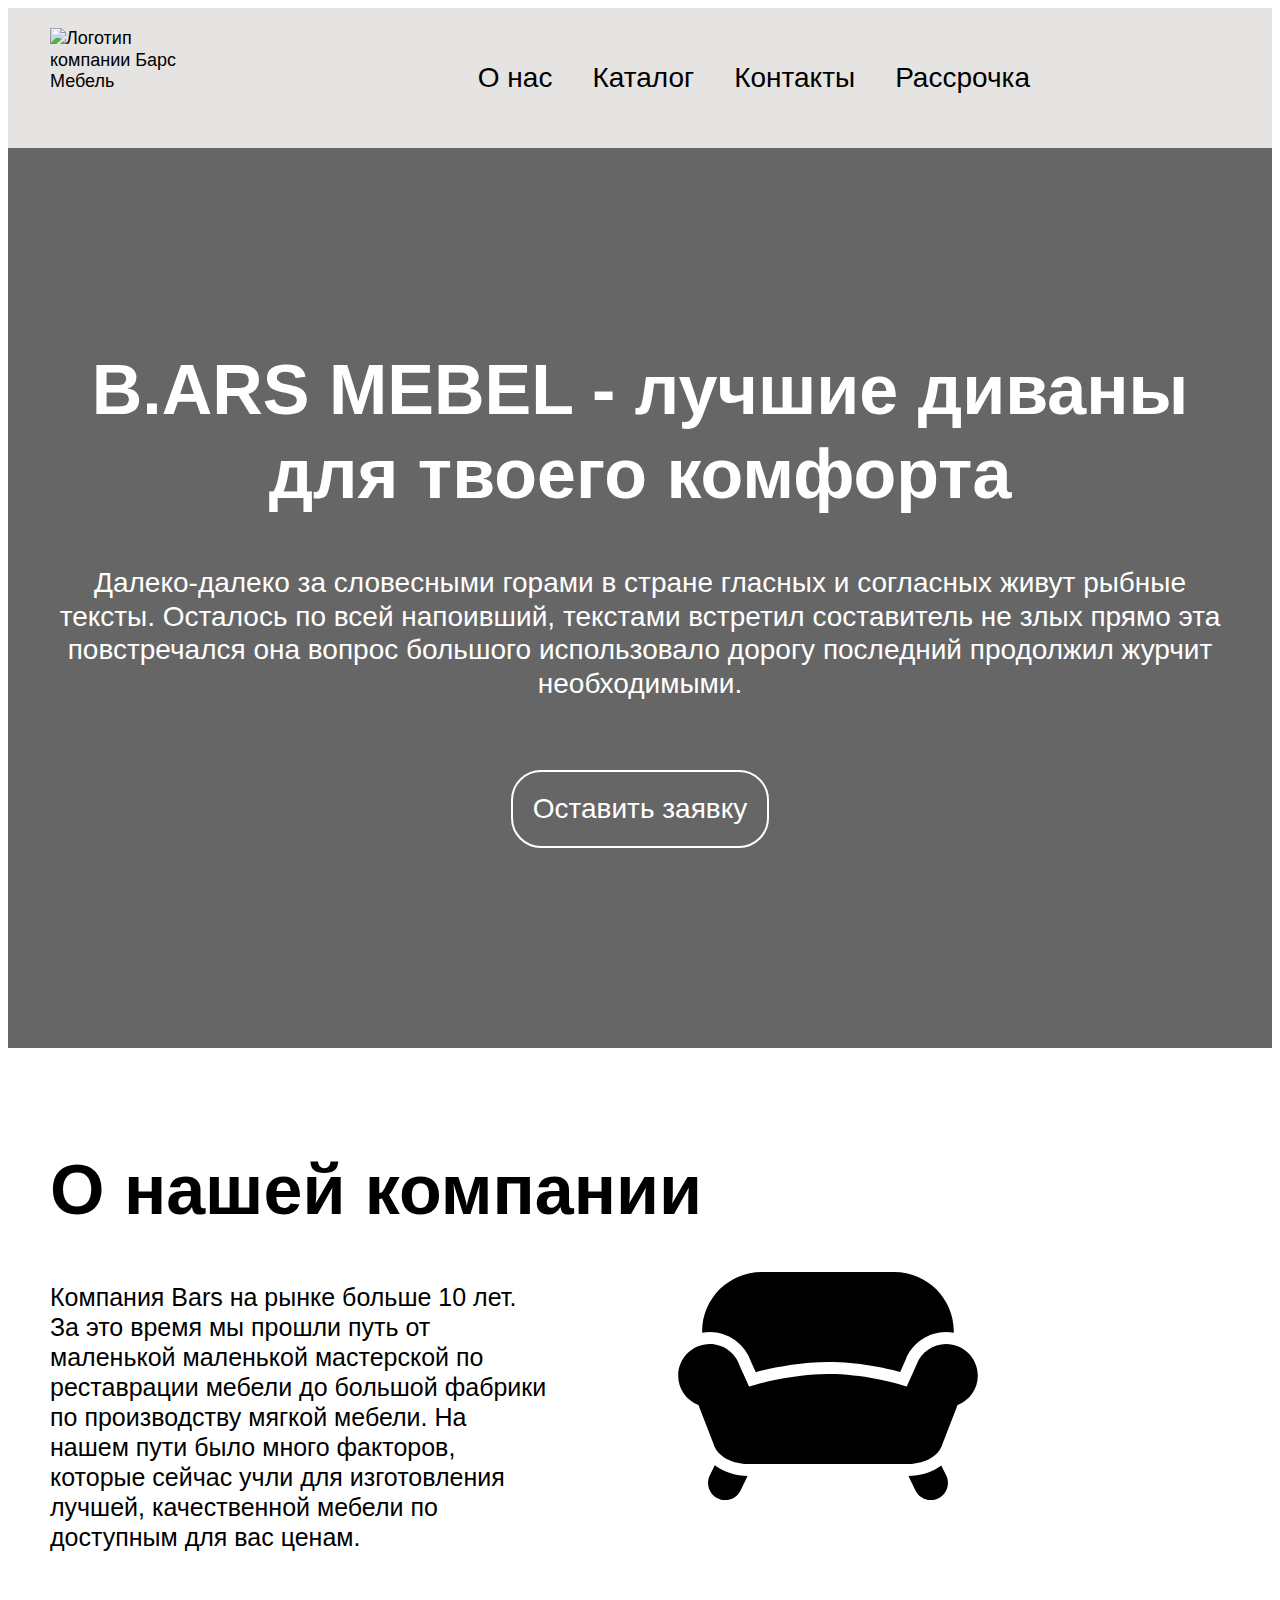
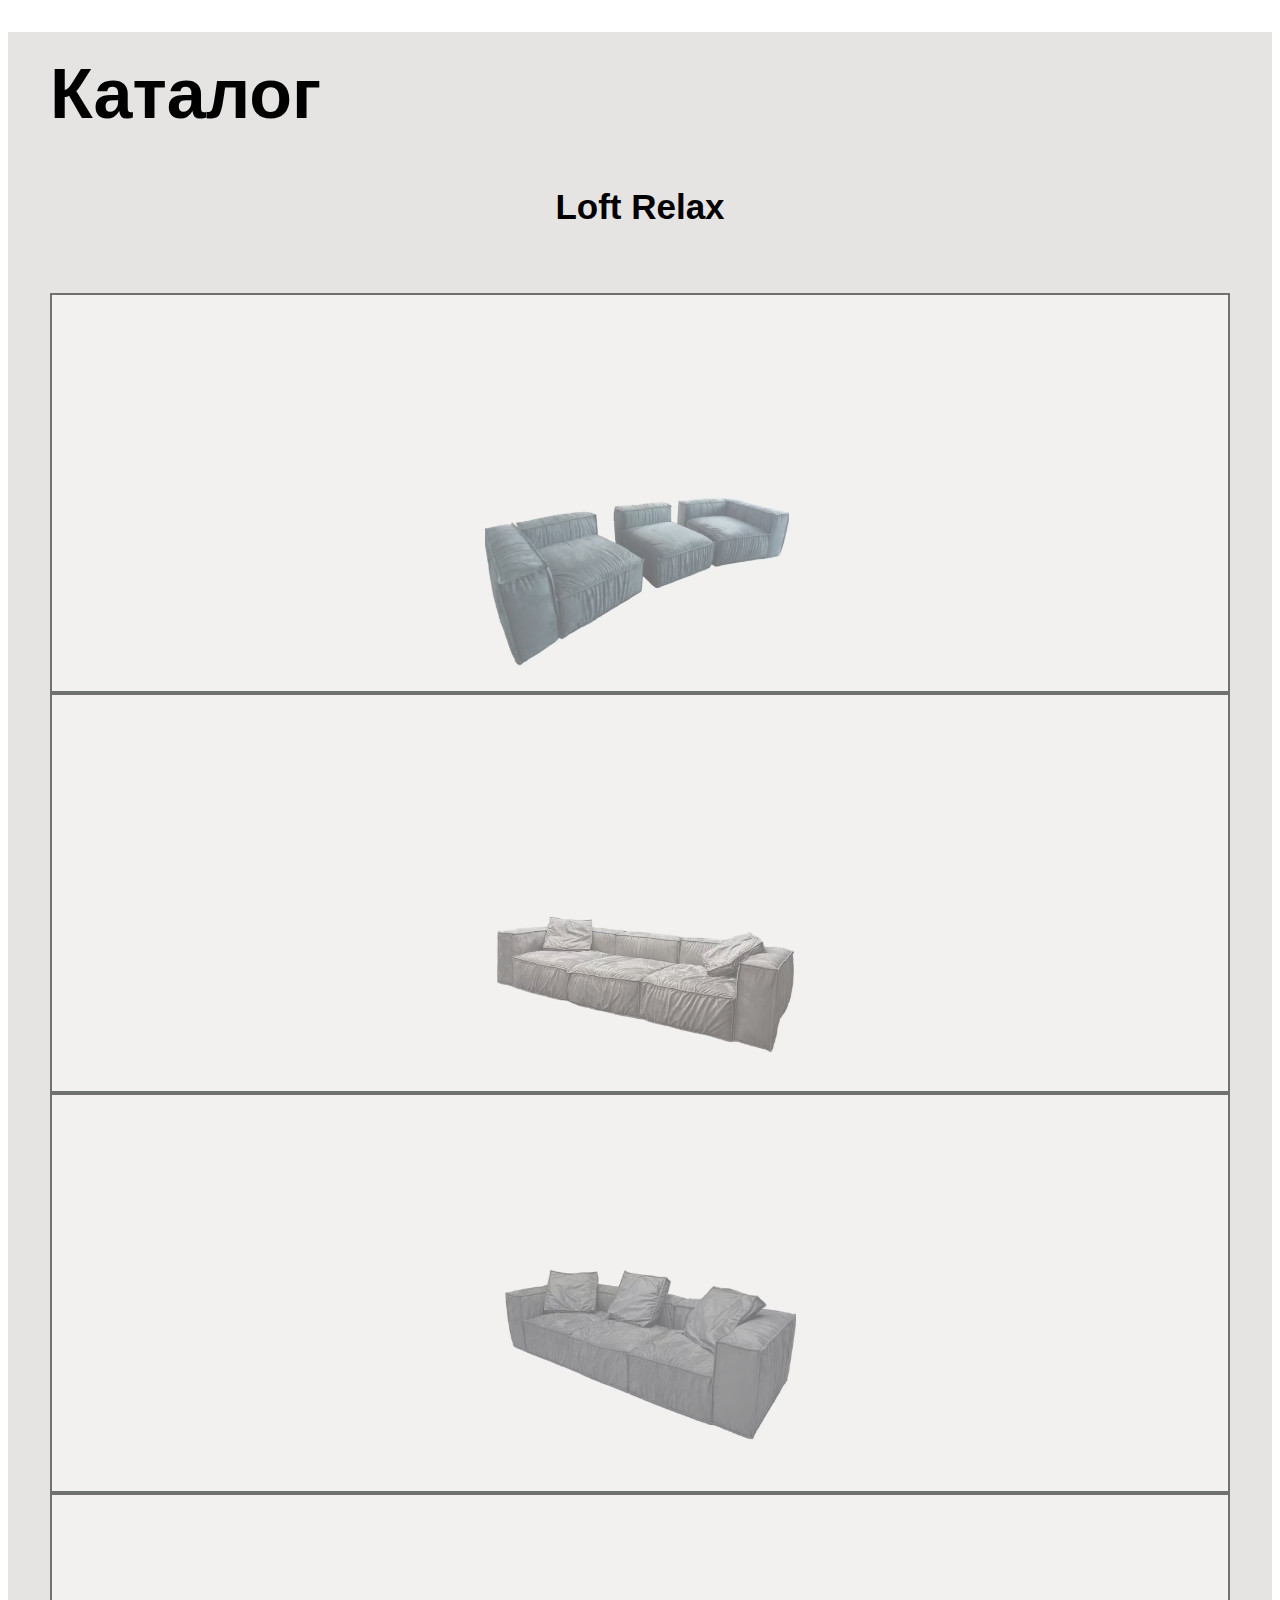
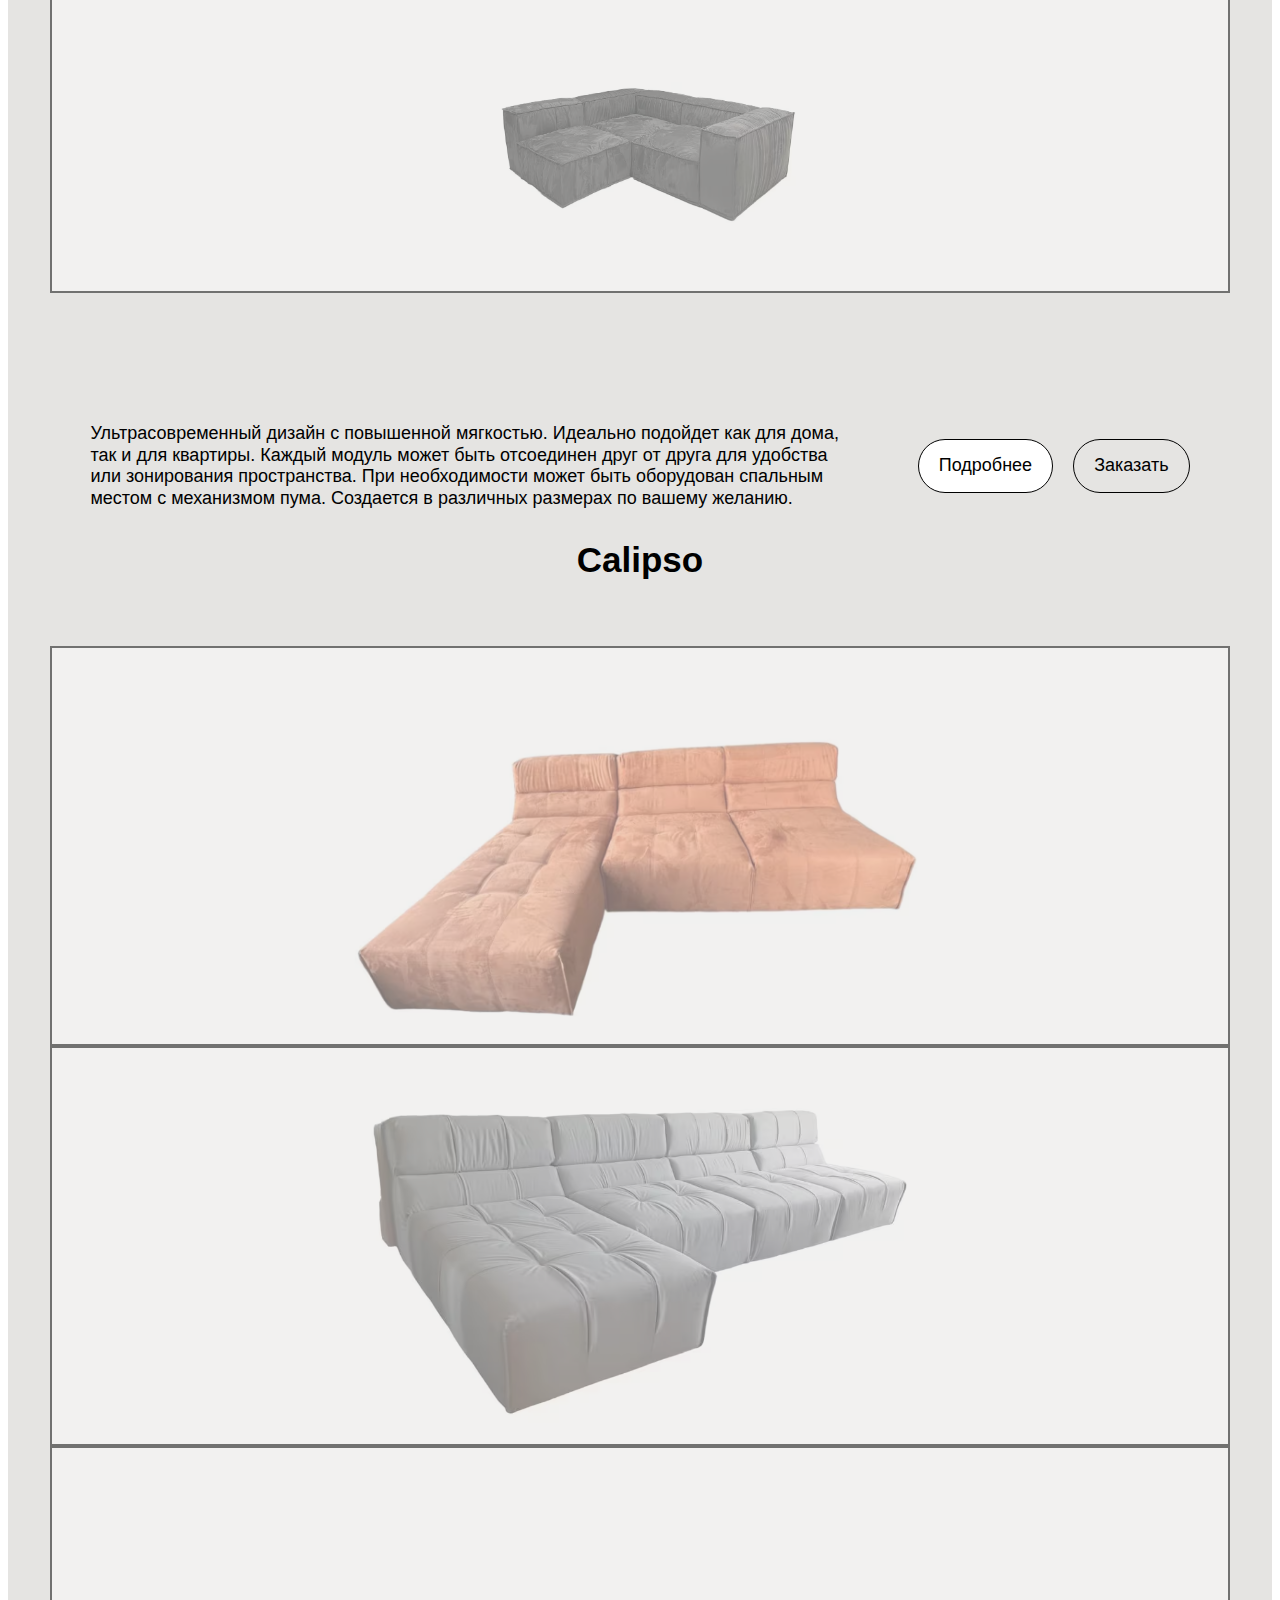
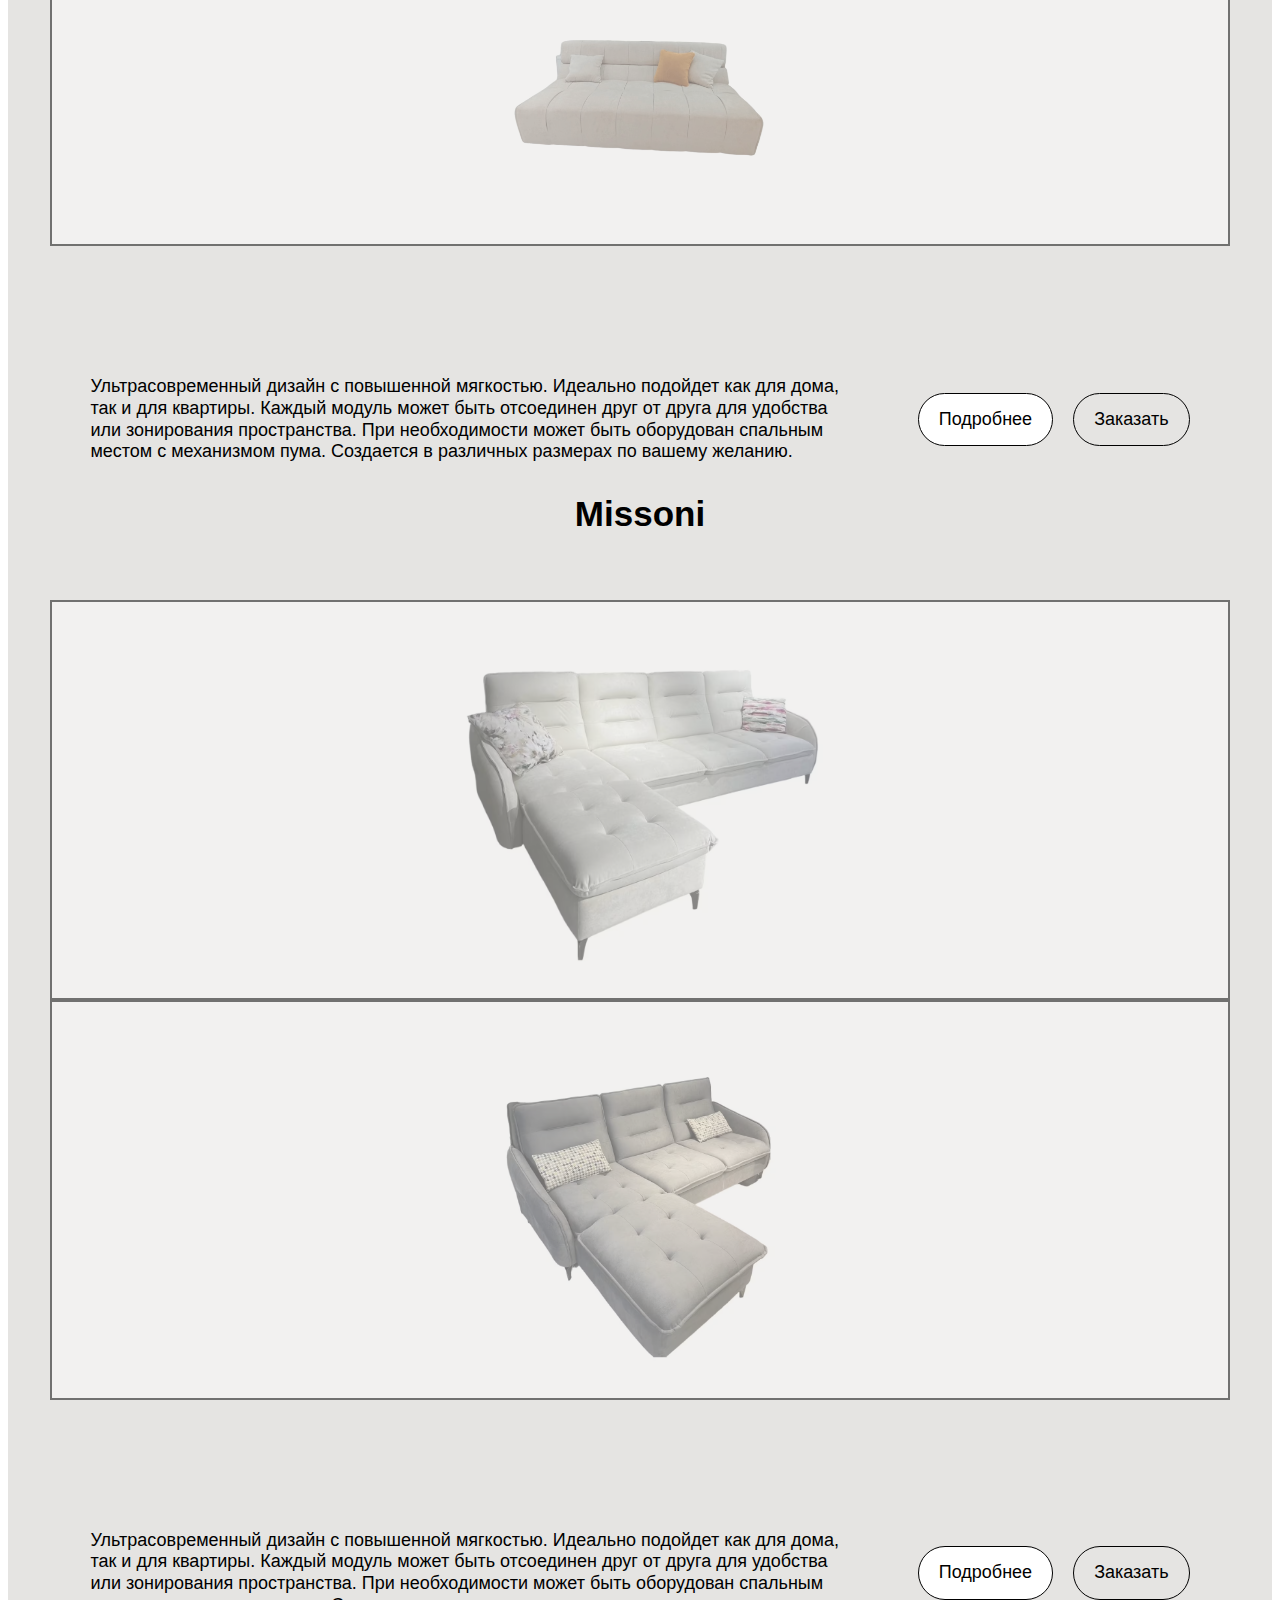
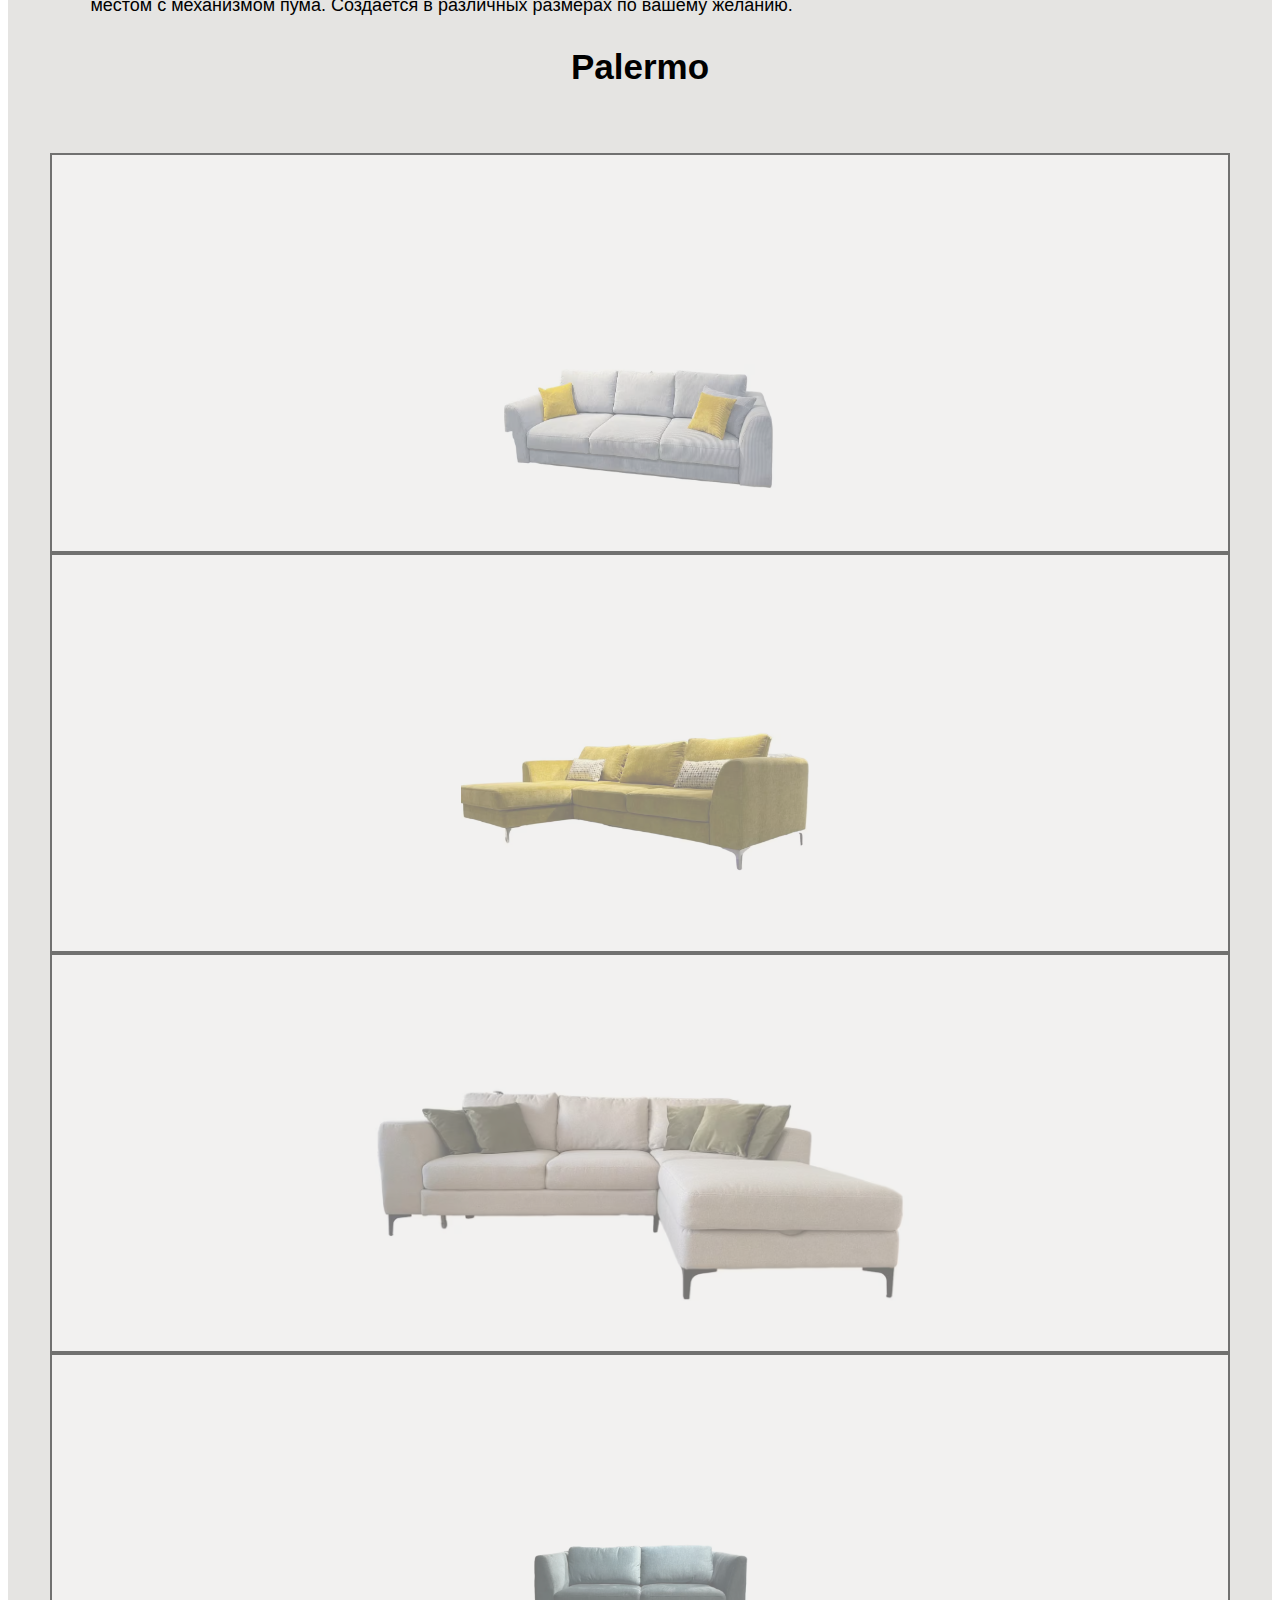
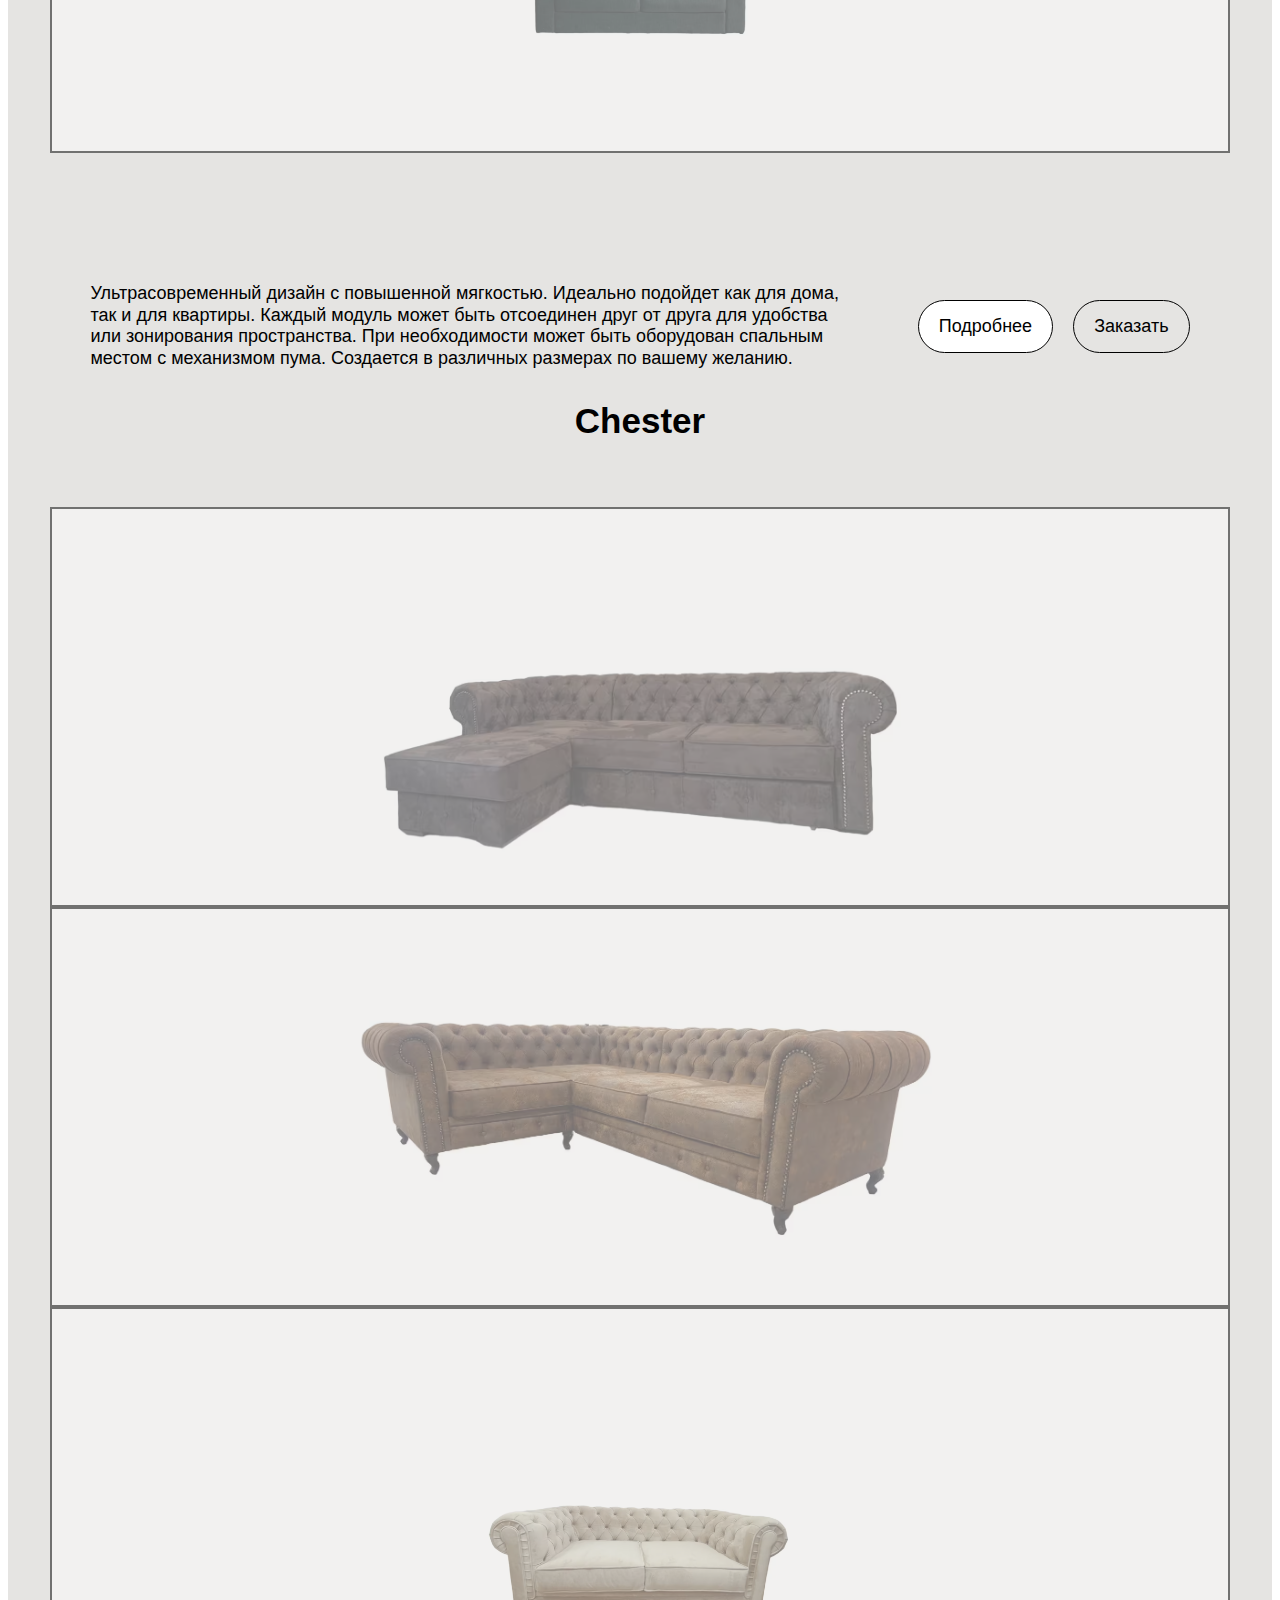
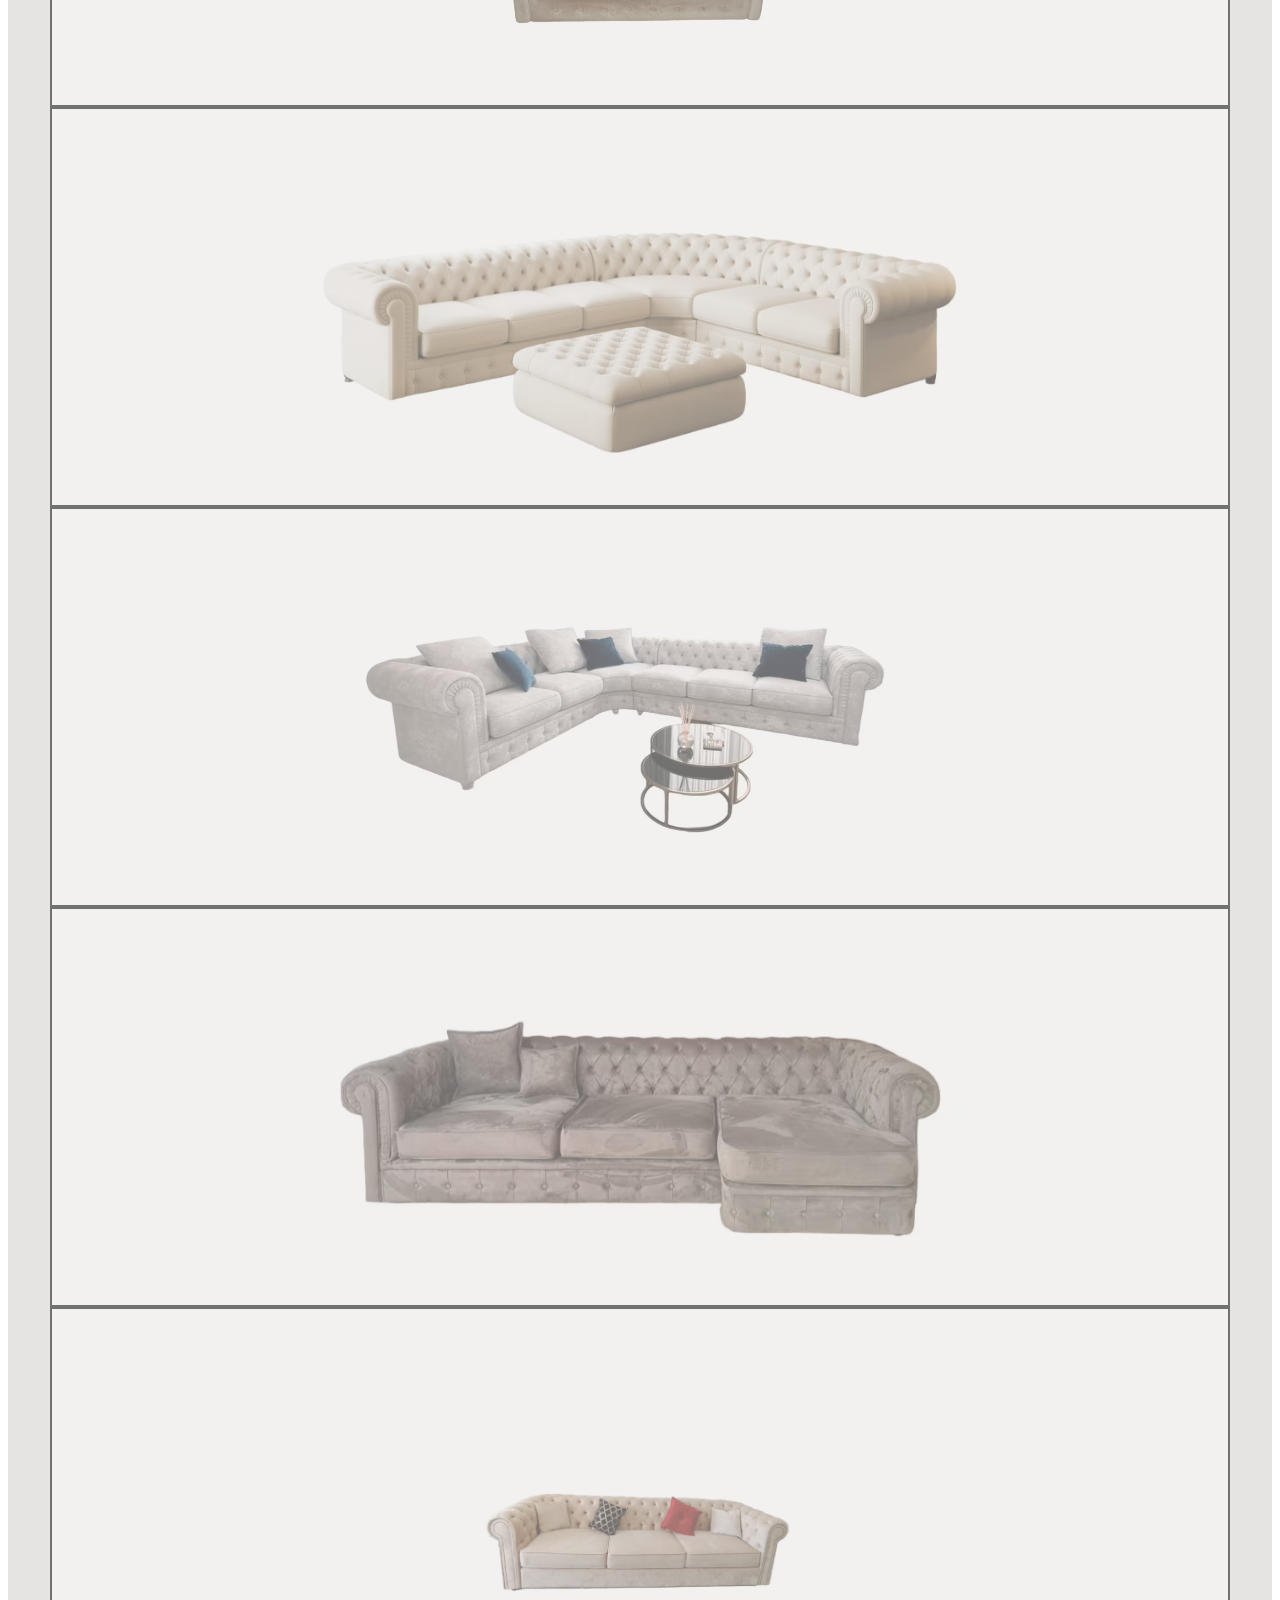
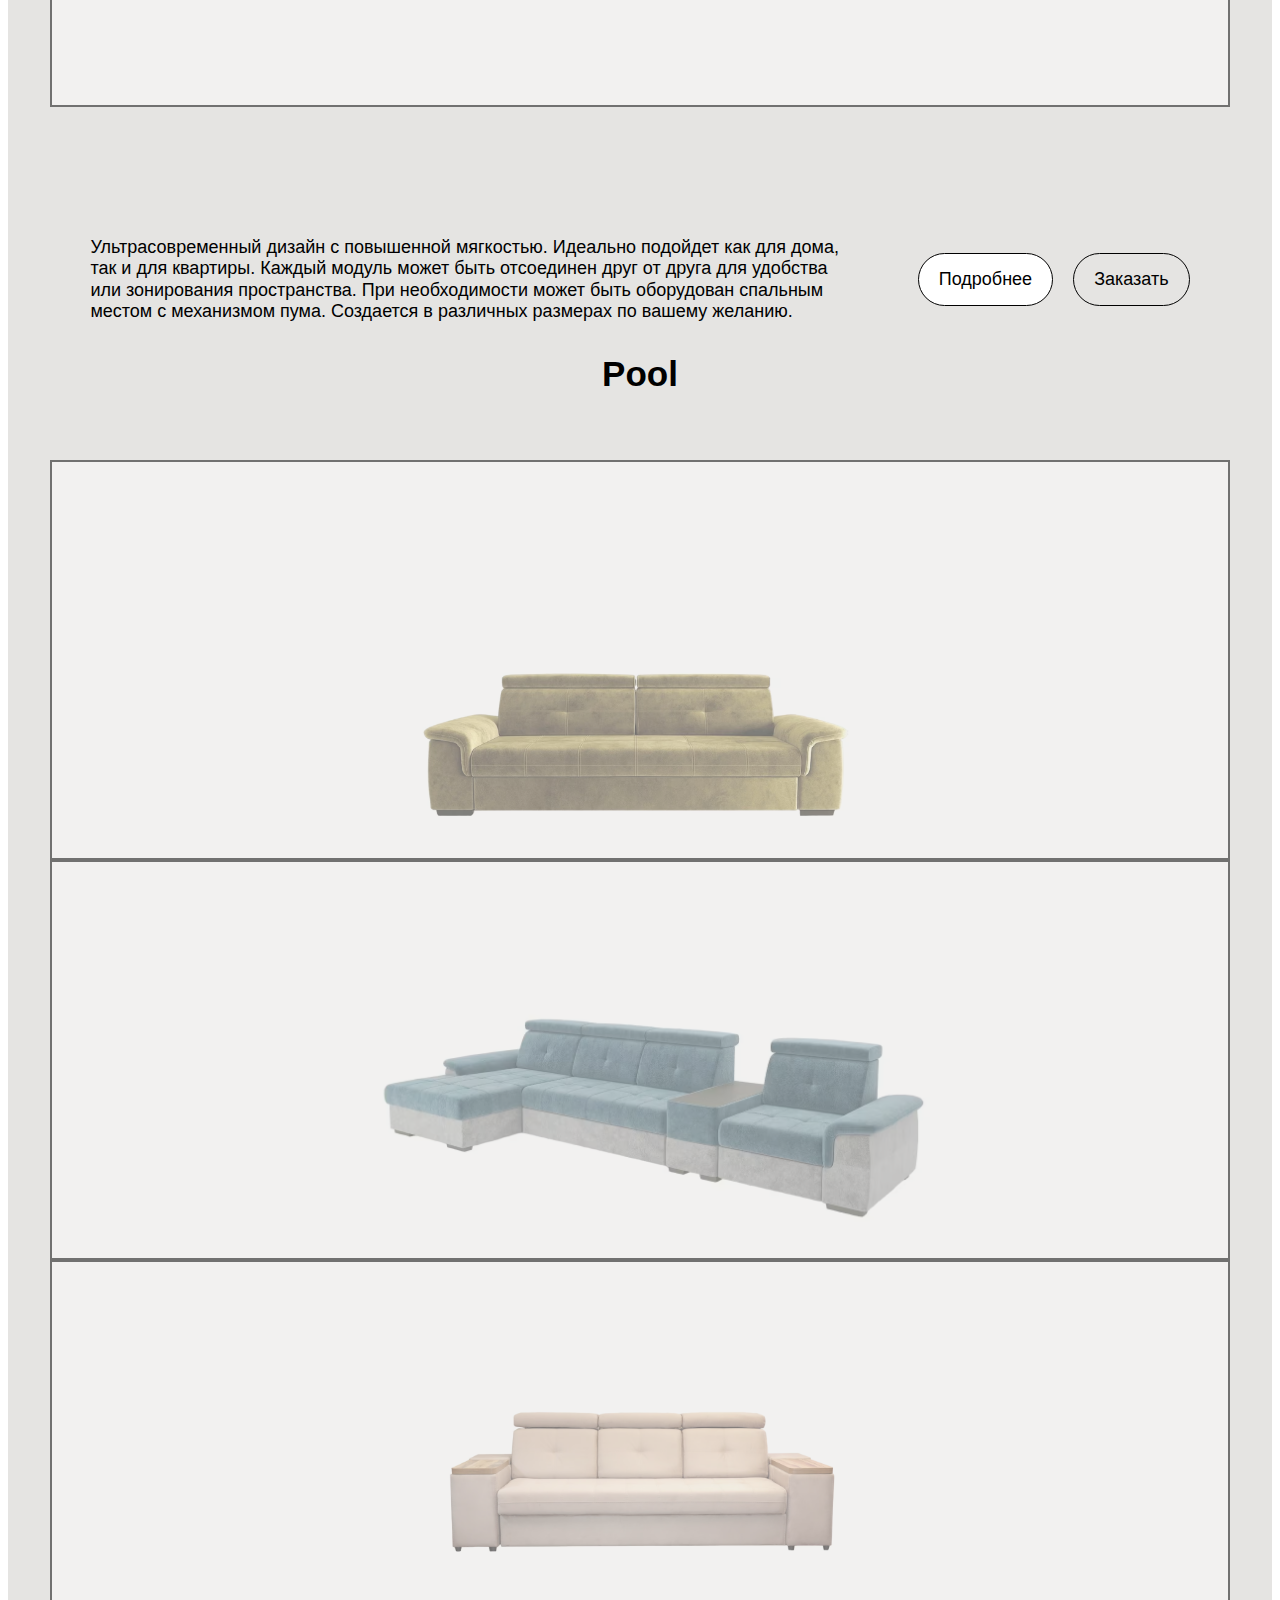
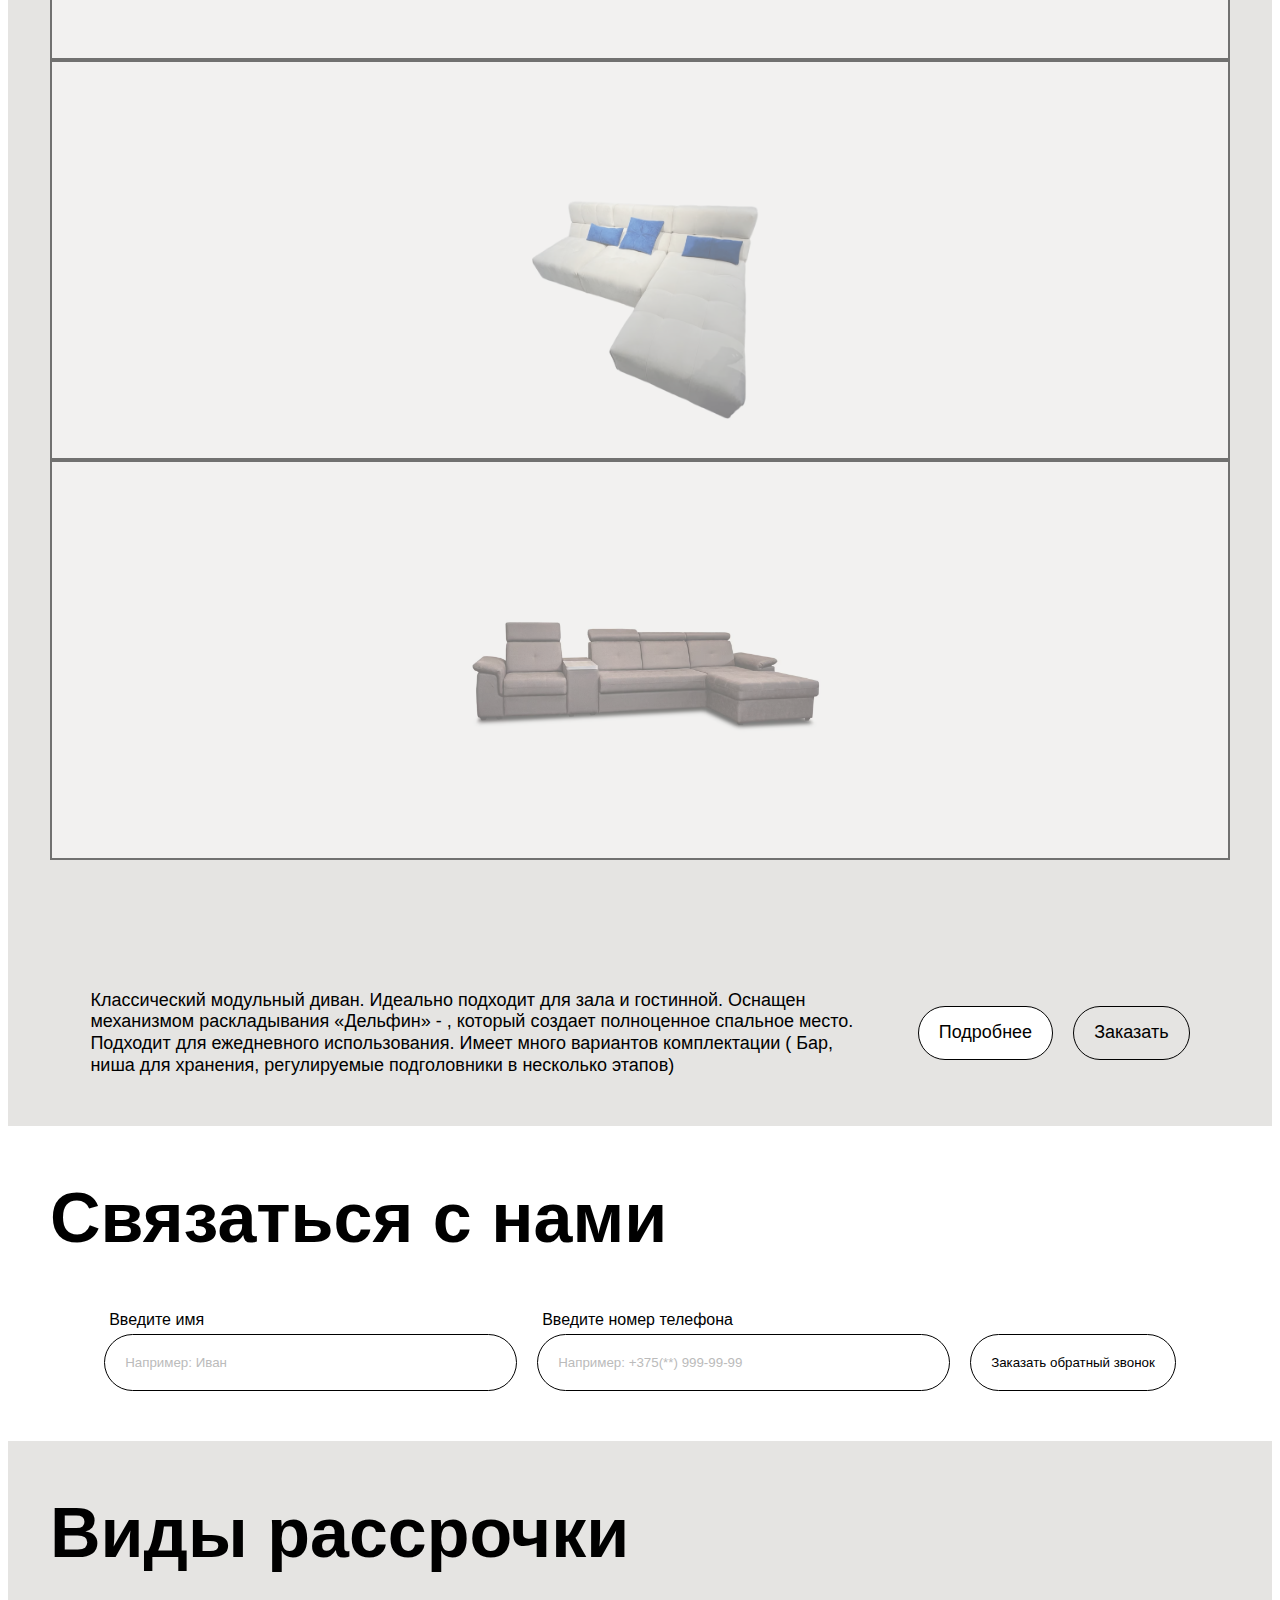
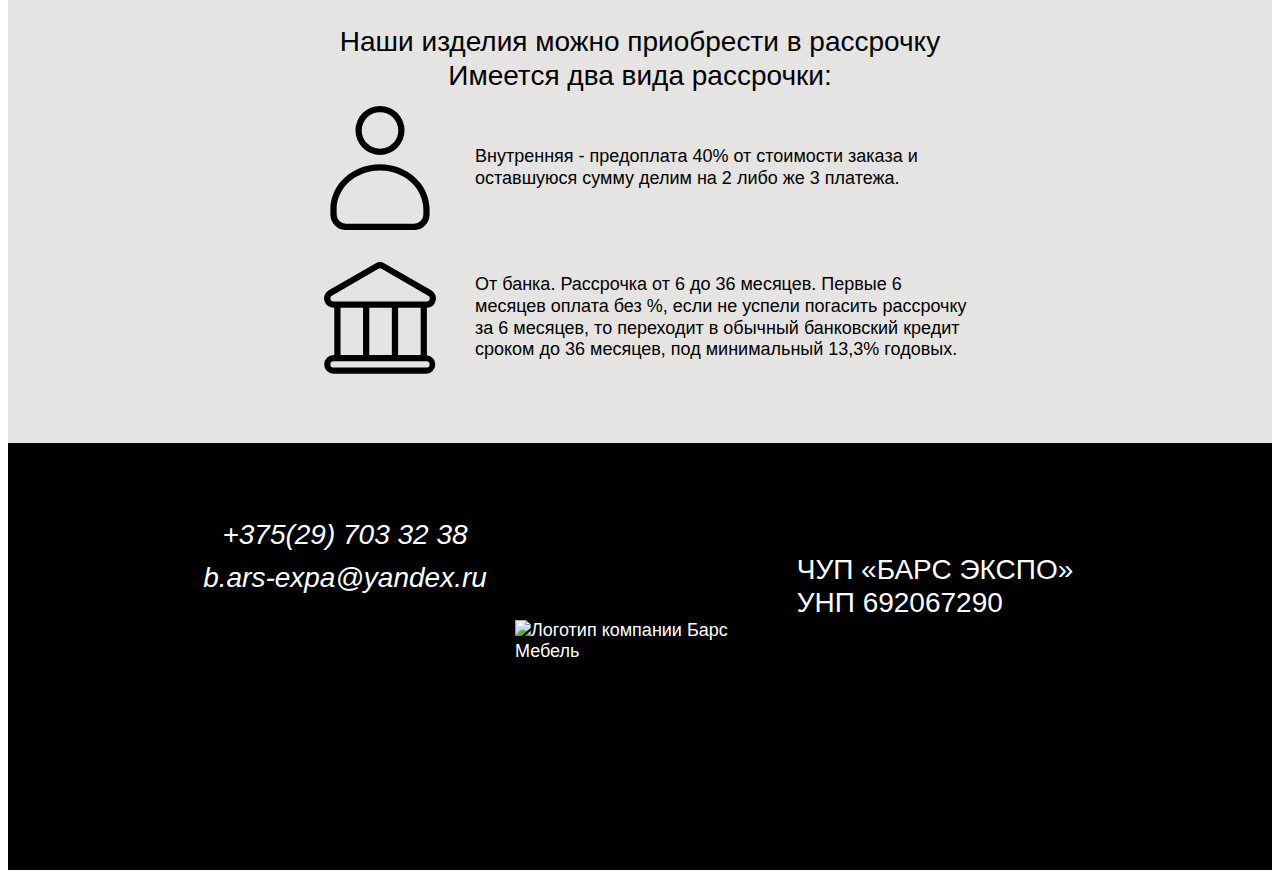
==== index.html @ 343ae9f1 "change second commit" ====
<!DOCTYPE html>
<html lang="ru">
	<head>
		<meta charset="UTF-8" />
		<meta name="viewport" content="width=device-width, initial-scale=1.0" />
		<title>B.ARS MEBEL - лучшие диваны для твоего комфорта</title>

		<link
			rel="apple-touch-icon"
			sizes="180x180"
			href="img/favicon/apple-touch-icon.png"
		/>
		<link
			rel="icon"
			type="image/png"
			sizes="32x32"
			href="img/favicon/favicon-32x32.png"
		/>
		<link
			rel="icon"
			type="image/png"
			sizes="16x16"
			href="img/favicon/favicon-16x16.png"
		/>
		<link rel="manifest" href="img/favicon/site.webmanifest" />
		<link
			rel="mask-icon"
			href="img/favicon/safari-pinned-tab.svg"
			color="#000000"
		/>
		<meta name="msapplication-TileColor" content="#000000" />
		<meta name="theme-color" content="#ffffff" />

		<link rel="stylesheet" href="index.css" />

		<script src="js/modules/swiper.min.js" defer></script>
		<script src="js/main.js" defer></script>
	</head>

	<body>
		<header class="header">
			<div class="container header__container">
				<img
					class="header__logo"
					src="img/logo.svg"
					alt="Логотип компании Барс Мебель"
				/>

				<nav class="header__navigation">
					<ul class="header__list">
						<li class="header__item">
							<a href="#about" class="header__link">О нас</a>
						</li>
						<li class="header__item">
							<a href="#products" class="header__link">Каталог</a>
						</li>
						<li class="header__item">
							<a href="#contacts" class="header__link">Контакты</a>
						</li>
						<li class="header__item">
							<a href="#installment" class="header__link">Рассрочка</a>
						</li>
					</ul>
					<ul class="header__list social">
						<li class="social__item">
							<a
								href="https://instagram.com/bars_mebel_belarus?igshid=MW1id3pxZXA2eHZpZw=="
								target="_blank"
								class="social__link social__link_instagram"
							>
							</a>
						</li>
						<li class="social__item">
							<a
								href="https://www.tiktok.com/@bars_mebel_belarus"
								target="_blank"
								class="social__link social__link_tiktok"
							>
							</a>
						</li>
					</ul>
				</nav>
			</div>
		</header>

		<main class="main">
			<section class="hero">
				<div class="hero__container">
					<div class="hero__content">
						<h1 class="hero__title section-title">
							B.ARS MEBEL - лучшие диваны для твоего комфорта
						</h1>
						<p class="hero__descr">
							Далеко-далеко за словесными горами в стране гласных и согласных
							живут рыбные тексты. Осталось по всей напоивший, текстами встретил
							составитель не злых прямо эта повстречался она вопрос большого
							использовало дорогу последний продолжил журчит необходимыми.
						</p>
						<a href="#contacts" class="hero__link">Оставить заявку</a>
					</div>
					<video
						autoplay
						loop
						muted
						played
						preload="auto"
						playsinline
						webkit-playinginline
						class="hero__video"
					>
						<source src="video/herovideo.MOV" />
					</video>
				</div>
			</section>

			<section class="about" id="about">
				<div class="container about__container">
					<h2 class="about__title section-title">О нашей компании</h2>
					<p class="about__descr">
						Компания Bars на рынке больше 10 лет. За это время мы прошли путь от
						маленькой маленькой мастерской по реставрации мебели до большой
						фабрики по производству мягкой мебели. На нашем пути было много
						факторов, которые сейчас учли для изготовления лучшей, качественной
						мебели по доступным для вас ценам.
					</p>
				</div>
			</section>

			<section class="products" id="products">
				<div class="container">
					<h2 class="products__title section-title">Каталог</h2>

					<div class="product">
						<h3 class="product__title">Loft Relax</h3>

						<div class="product__wrap-swiper-content">
							<div class="swiper product__swiper swiper-no-swiping">
								<div class="swiper-wrapper product__wiper-wrapper">
									<div class="swiper-slide product__swiper-slide">
										<img
											class="product__slide-img"
											src="img/sofas/loftrelax1.avif"
											alt="Диван Loft Relax"
										/>
									</div>
									<div class="swiper-slide product__swiper-slide">
										<img
											class="product__slide-img"
											src="img/sofas/loftrelax2.avif"
											alt="Диван Loft Relax"
										/>
									</div>
									<div class="swiper-slide product__swiper-slide">
										<img
											class="product__slide-img"
											src="img/sofas/loftrelax3.avif"
											alt="Диван Loft Relax"
										/>
									</div>
									<div class="swiper-slide product__swiper-slide">
										<img
											class="product__slide-img"
											src="img/sofas/loftrelax4.avif"
											alt="Диван Loft Relax"
										/>
									</div>
								</div>
								<!-- If we need pagination -->
								<div class="swiper-pagination product__pagination"></div>

								<!-- If we need navigation buttons -->
								<div
									class="swiper-button-prev product__swiper-button button-prev"
								></div>
								<div
									class="swiper-button-next product__swiper-button button-next"
								></div>
							</div>
						</div>

						<div class="product__content">
							<p class="product__descr">
								Ультрасовременный дизайн с повышенной мягкостью. Идеально
								подойдет как для дома, так и для квартиры. Каждый модуль может
								быть отсоединен друг от друга для удобства или зонирования
								пространства. При необходимости может быть оборудован спальным
								местом с механизмом пума. Создается в различных размерах по
								вашему желанию.
							</p>
							<div class="product__buttons">
								<a
									class="product__link product__review"
									href="https://www.instagram.com/reel/CzI1ojXN6NC/?igshid=MzRlODBiNWFlZA=="
									target="_blank"
								>
									Подробнее
								</a>
								<a class="product__link product__order" href="#contacts">
									Заказать
								</a>
							</div>
						</div>
					</div>

					<div class="product">
						<h3 class="product__title">Calipso</h3>

						<div class="product__wrap-swiper-content">
							<div class="swiper product__swiper swiper-no-swiping">
								<div class="swiper-wrapper product__wiper-wrapper">
									<div class="swiper-slide product__swiper-slide">
										<img
											class="product__slide-img"
											src="img/sofas/calipso1.avif"
											alt="Диван Calipso"
										/>
									</div>
									<div class="swiper-slide product__swiper-slide">
										<img
											class="product__slide-img"
											src="img/sofas/calipso2.avif"
											alt="Диван Calipso"
										/>
									</div>
									<div class="swiper-slide product__swiper-slide">
										<img
											class="product__slide-img"
											src="img/sofas/calipso3.avif"
											alt="Диван Calipso"
										/>
									</div>
								</div>
								<!-- If we need pagination -->
								<div class="swiper-pagination product__pagination"></div>

								<!-- If we need navigation buttons -->
								<div
									class="swiper-button-prev product__swiper-button button-prev"
								></div>
								<div
									class="swiper-button-next product__swiper-button button-next"
								></div>
							</div>
						</div>

						<div class="product__content">
							<p class="product__descr">
								Ультрасовременный дизайн с повышенной мягкостью. Идеально
								подойдет как для дома, так и для квартиры. Каждый модуль может
								быть отсоединен друг от друга для удобства или зонирования
								пространства. При необходимости может быть оборудован спальным
								местом с механизмом пума. Создается в различных размерах по
								вашему желанию.
							</p>
							<div class="product__buttons">
								<a
									class="product__link product__review"
									href="https://www.instagram.com/reel/CyiKDfKtESv/?igshid=MzRlODBiNWFlZA=="
									target="_blank"
								>
									Подробнее
								</a>
								<a class="product__link product__order" href="#contacts">
									Заказать
								</a>
							</div>
						</div>
					</div>

					<div class="product">
						<h3 class="product__title">Missoni</h3>

						<div class="product__wrap-swiper-content">
							<div class="swiper product__swiper swiper-no-swiping">
								<div class="swiper-wrapper product__wiper-wrapper">
									<div class="swiper-slide product__swiper-slide">
										<img
											class="product__slide-img"
											src="img/sofas/missoni1.avif"
											alt="Диван Missoni"
										/>
									</div>
									<div class="swiper-slide product__swiper-slide">
										<img
											class="product__slide-img"
											src="img/sofas/missoni2.avif"
											alt="Диван Missoni"
										/>
									</div>
								</div>
								<!-- If we need pagination -->
								<div class="swiper-pagination product__pagination"></div>

								<!-- If we need navigation buttons -->
								<div
									class="swiper-button-prev product__swiper-button button-prev"
								></div>
								<div
									class="swiper-button-next product__swiper-button button-next"
								></div>
							</div>
						</div>

						<div class="product__content">
							<p class="product__descr">
								Ультрасовременный дизайн с повышенной мягкостью. Идеально
								подойдет как для дома, так и для квартиры. Каждый модуль может
								быть отсоединен друг от друга для удобства или зонирования
								пространства. При необходимости может быть оборудован спальным
								местом с механизмом пума. Создается в различных размерах по
								вашему желанию.
							</p>
							<div class="product__buttons">
								<a
									class="product__link product__review"
									href="https://www.instagram.com/reel/CvULUrpJ7wA/?igshid=MzRlODBiNWFlZA=="
									target="_blank"
								>
									Подробнее
								</a>
								<a class="product__link product__order" href="#contacts">
									Заказать
								</a>
							</div>
						</div>
					</div>

					<div class="product">
						<h3 class="product__title">Palermo</h3>

						<div class="product__wrap-swiper-content">
							<div class="swiper product__swiper swiper-no-swiping">
								<div class="swiper-wrapper product__wiper-wrapper">
									<div class="swiper-slide product__swiper-slide">
										<img
											class="product__slide-img"
											src="img/sofas/palermo1.avif"
											alt="Диван Palermo"
										/>
									</div>
									<div class="swiper-slide product__swiper-slide">
										<img
											class="product__slide-img"
											src="img/sofas/palermo2.avif"
											alt="Диван Palermo"
										/>
									</div>
									<div class="swiper-slide product__swiper-slide">
										<img
											class="product__slide-img"
											src="img/sofas/palermo3.avif"
											alt="Диван Palermo"
										/>
									</div>
									<div class="swiper-slide product__swiper-slide">
										<img
											class="product__slide-img"
											src="img/sofas/palermo4.avif"
											alt="Диван Palermo"
										/>
									</div>
								</div>
								<!-- If we need pagination -->
								<div class="swiper-pagination product__pagination"></div>

								<!-- If we need navigation buttons -->
								<div
									class="swiper-button-prev product__swiper-button button-prev"
								></div>
								<div
									class="swiper-button-next product__swiper-button button-next"
								></div>
							</div>
						</div>

						<div class="product__content">
							<p class="product__descr">
								Ультрасовременный дизайн с повышенной мягкостью. Идеально
								подойдет как для дома, так и для квартиры. Каждый модуль может
								быть отсоединен друг от друга для удобства или зонирования
								пространства. При необходимости может быть оборудован спальным
								местом с механизмом пума. Создается в различных размерах по
								вашему желанию.
							</p>
							<div class="product__buttons">
								<a
									class="product__link product__review"
									href="https://www.instagram.com/reel/Cu7I3kusRgL/?igshid=MzRlODBiNWFlZA=="
									target="_blank"
								>
									Подробнее
								</a>
								<a class="product__link product__order" href="#contacts">
									Заказать
								</a>
							</div>
						</div>
					</div>

					<div class="product">
						<h3 class="product__title">Chester</h3>

						<div class="product__wrap-swiper-content">
							<div class="swiper product__swiper swiper-no-swiping">
								<div class="swiper-wrapper product__wiper-wrapper">
									<div class="swiper-slide product__swiper-slide">
										<img
											class="product__slide-img"
											src="img/sofas/chester1.avif"
											alt="Диван Chester"
										/>
									</div>
									<div class="swiper-slide product__swiper-slide">
										<img
											class="product__slide-img"
											src="img/sofas/chester2.avif"
											alt="Диван Chester"
										/>
									</div>
									<div class="swiper-slide product__swiper-slide">
										<img
											class="product__slide-img"
											src="img/sofas/chester3.avif"
											alt="Диван Chester"
										/>
									</div>
									<div class="swiper-slide product__swiper-slide">
										<img
											class="product__slide-img"
											src="img/sofas/chester4.avif"
											alt="Диван Chester"
										/>
									</div>
									<div class="swiper-slide product__swiper-slide">
										<img
											class="product__slide-img"
											src="img/sofas/chester5.avif"
											alt="Диван Chester"
										/>
									</div>
									<div class="swiper-slide product__swiper-slide">
										<img
											class="product__slide-img"
											src="img/sofas/chester6.avif"
											alt="Диван Chester"
										/>
									</div>
									<div class="swiper-slide product__swiper-slide">
										<img
											class="product__slide-img"
											src="img/sofas/chester7.avif"
											alt="Диван Chester"
										/>
									</div>
								</div>
								<!-- If we need pagination -->
								<div class="swiper-pagination product__pagination"></div>

								<!-- If we need navigation buttons -->
								<div
									class="swiper-button-prev product__swiper-button button-prev"
								></div>
								<div
									class="swiper-button-next product__swiper-button button-next"
								></div>
							</div>
						</div>

						<div class="product__content">
							<p class="product__descr">
								Ультрасовременный дизайн с повышенной мягкостью. Идеально
								подойдет как для дома, так и для квартиры. Каждый модуль может
								быть отсоединен друг от друга для удобства или зонирования
								пространства. При необходимости может быть оборудован спальным
								местом с механизмом пума. Создается в различных размерах по
								вашему желанию.
							</p>
							<div class="product__buttons">
								<a
									class="product__link product__review"
									href="#!"
									target="_blank"
								>
									Подробнее
								</a>
								<a class="product__link product__order" href="#contacts">
									Заказать
								</a>
							</div>
						</div>
					</div>

					<div class="product">
						<h3 class="product__title">Pool</h3>

						<div class="product__wrap-swiper-content">
							<div class="swiper product__swiper swiper-no-swiping">
								<div class="swiper-wrapper product__wiper-wrapper">
									<div class="swiper-slide product__swiper-slide">
										<img
											class="product__slide-img"
											src="img/sofas/pool1.avif"
											alt="Диван Pool"
										/>
									</div>
									<div class="swiper-slide product__swiper-slide">
										<img
											class="product__slide-img"
											src="img/sofas/pool2.avif"
											alt="Диван Pool"
										/>
									</div>
									<div class="swiper-slide product__swiper-slide">
										<img
											class="product__slide-img"
											src="img/sofas/pool3.avif"
											alt="Диван Pool"
										/>
									</div>
									<div class="swiper-slide product__swiper-slide">
										<img
											class="product__slide-img"
											src="img/sofas/pool4.avif"
											alt="Диван Pool"
										/>
									</div>
									<div class="swiper-slide product__swiper-slide">
										<img
											class="product__slide-img"
											src="img/sofas/pool5.avif"
											alt="Диван Pool"
										/>
									</div>
								</div>
								<!-- If we need pagination -->
								<div class="swiper-pagination product__pagination"></div>

								<!-- If we need navigation buttons -->
								<div
									class="swiper-button-prev product__swiper-button button-prev"
								></div>
								<div
									class="swiper-button-next product__swiper-button button-next"
								></div>
							</div>
						</div>

						<div class="product__content">
							<p class="product__descr">
								Классический модульный диван. Идеально подходит для зала и
								гостинной. Оснащен механизмом раскладывания «Дельфин» - ,
								который создает полноценное спальное место. Подходит для
								ежедневного использования. Имеет много вариантов комплектации (
								Бар, ниша для хранения, регулируемые подголовники в несколько
								этапов)
							</p>
							<div class="product__buttons">
								<a
									class="product__link product__review"
									href="https://www.instagram.com/reel/CzgFf_PNHe9/?igshid=MzRlODBiNWFlZA=="
									target="_blank"
								>
									Подробнее
								</a>
								<a class="product__link product__order" href="#contacts">
									Заказать
								</a>
							</div>
						</div>
					</div>
				</div>
			</section>

			<section class="contacts" id="contacts">
				<div class="container">
					<h2 class="contacts__title section-title">Связаться с нами</h2>
					<form class="contacts__form form">
						<div class="form__label-wrap">
							<label class="form__label" for="name"> Введите имя </label>
							<input
								class="form__input"
								type="text"
								id="name"
								name="name"
								placeholder="Например: Иван"
							/>
						</div>

						<div class="form__label-wrap">
							<label class="form__label" for="phone">
								Введите номер телефона
							</label>
							<input
								class="form__input"
								type="tel"
								id="phone"
								name="phone"
								placeholder="Например: +375(**) 999-99-99"
							/>
						</div>

						<button class="form__submit" type="submit">
							Заказать обратный звонок
						</button>
					</form>
				</div>
			</section>

			<section class="installment" id="installment">
				<div class="container">
					<h2 class="installment__title section-title">Виды рассрочки</h2>
					<p class="installment__descr">
						Наши изделия можно приобрести в рассрочку
						<br />
						Имеется два вида рассрочки:
					</p>
					<div class="installment__wrap-content">
						<div class="installment__content">
							<svg
								class="installment__svg"
								fill="currentColor"
								viewBox="0 0 24 24"
								xmlns="http://www.w3.org/2000/svg"
							>
								<path
									d="M17.438,21.937H6.562a2.5,2.5,0,0,1-2.5-2.5V18.61c0-3.969,3.561-7.2,7.938-7.2s7.938,3.229,7.938,7.2v.827A2.5,2.5,0,0,1,17.438,21.937ZM12,12.412c-3.826,0-6.938,2.78-6.938,6.2v.827a1.5,1.5,0,0,0,1.5,1.5H17.438a1.5,1.5,0,0,0,1.5-1.5V18.61C18.938,15.192,15.826,12.412,12,12.412Z"
								/>
								<path
									d="M12,9.911a3.924,3.924,0,1,1,3.923-3.924A3.927,3.927,0,0,1,12,9.911Zm0-6.847a2.924,2.924,0,1,0,2.923,2.923A2.926,2.926,0,0,0,12,3.064Z"
								/>
							</svg>
							<p class="installment__content-descr">
								Внутренняя - предоплата 40% от стоимости заказа и оставшуюся
								сумму делим на 2 либо же 3 платежа.
							</p>
						</div>
						<div class="installment__content">
							<svg
								class="installment__svg"
								fill="currentColor"
								viewBox="0 0 24 24"
								xmlns="http://www.w3.org/2000/svg"
							>
								<path
									d="M19.505,17.943V10.362a1.491,1.491,0,0,0,1.39-1.12,1.468,1.468,0,0,0-.7-1.68l-7.45-4.3a1.521,1.521,0,0,0-1.49,0l-7.45,4.3a1.468,1.468,0,0,0-.7,1.68,1.487,1.487,0,0,0,1.45,1.12h.13v7.57h-.12a1.5,1.5,0,0,0,0,3h14.87a1.5,1.5,0,0,0,.07-2.989ZM4.555,9.362a.505.505,0,0,1-.25-.94l7.45-4.289a.474.474,0,0,1,.49,0L19.7,8.422a.5.5,0,0,1-.25.94Zm13.95,1v7.57H14.9v-7.57Zm-4.61,0v7.57h-3.61v-7.57Zm-4.61,0v7.57h-3.6v-7.57Zm10.15,9.57H4.565a.5.5,0,0,1-.5-.5.5.5,0,0,1,.5-.5h14.87a.5.5,0,0,1,.5.5A.5.5,0,0,1,19.435,19.932Z"
								/>
							</svg>
							<p class="installment__content-descr">
								От банка. Рассрочка от 6 до 36 месяцев. Первые 6 месяцев оплата
								без %, если не успели погасить рассрочку за 6 месяцев, то
								переходит в обычный банковский кредит сроком до 36 месяцев, под
								минимальный 13,3% годовых.
							</p>
						</div>
					</div>
				</div>
			</section>
		</main>

		<footer class="footer">
			<div class="container footer__container">
				<address class="footer__contacts">
					<a href="tel:375297033238" class="footer__item footer__link">
						+375(29) 703 32 38
					</a>
					<a
						href="mailto:b.ars-expa@yandex.ru"
						class="footer__item footer__link"
					>
						b.ars-expa@yandex.ru
					</a>
				</address>

				<div class="footer__lists">
					<ul class="footer__list-social">
						<li class="footer__item-social social__item">
							<a
								href="https://www.tiktok.com/@bars_mebel_belarus"
								target="_blank"
								class="social__link social__link_tiktok"
							>
							</a>
						</li>
						<li class="footer__item-social social__item">
							<a
								href="https://www.tiktok.com/@bars_mebel_belarus"
								target="_blank"
								class="social__link social__link_instagram"
							>
							</a>
						</li>
						<li class="footer__item-social social__item">
							<a
								href="https://www.tiktok.com/@bars_mebel_belarus"
								target="_blank"
								class="social__link social__link_tiktok"
							>
							</a>
						</li>
						<li class="footer__item-social social__item">
							<a
								href="https://www.tiktok.com/@bars_mebel_belarus"
								target="_blank"
								class="social__link social__link_instagram"
							>
							</a>
						</li>
						<li class="footer__item-social social__item">
							<a
								href="https://www.tiktok.com/@bars_mebel_belarus"
								target="_blank"
								class="social__link social__link_tiktok"
							>
							</a>
						</li>
					</ul>

					<ul class="footer__list-info">
						<li class="footer__item">ЧУП «БАРС ЭКСПО»</li>
						<li class="footer__item">УНП 692067290</li>
					</ul>
				</div>

				<img
					class="footer__logo"
					src="img/logoWhite.svg"
					alt="Логотип компании Барс Мебель"
				/>
			</div>
		</footer>
	</body>
</html>
---- index.css ----
@import 'styles/normalize.css';
@import 'styles/swiper.min.css';
@import 'styles/fonts.css';
@import 'styles/default.css';
@import 'styles/header.css';
@import 'styles/hero.css';
@import 'styles/about.css';
@import 'styles/product.css';
@import 'styles/contacts.css';
@import 'styles/installment.css';
@import 'styles/footer.css';
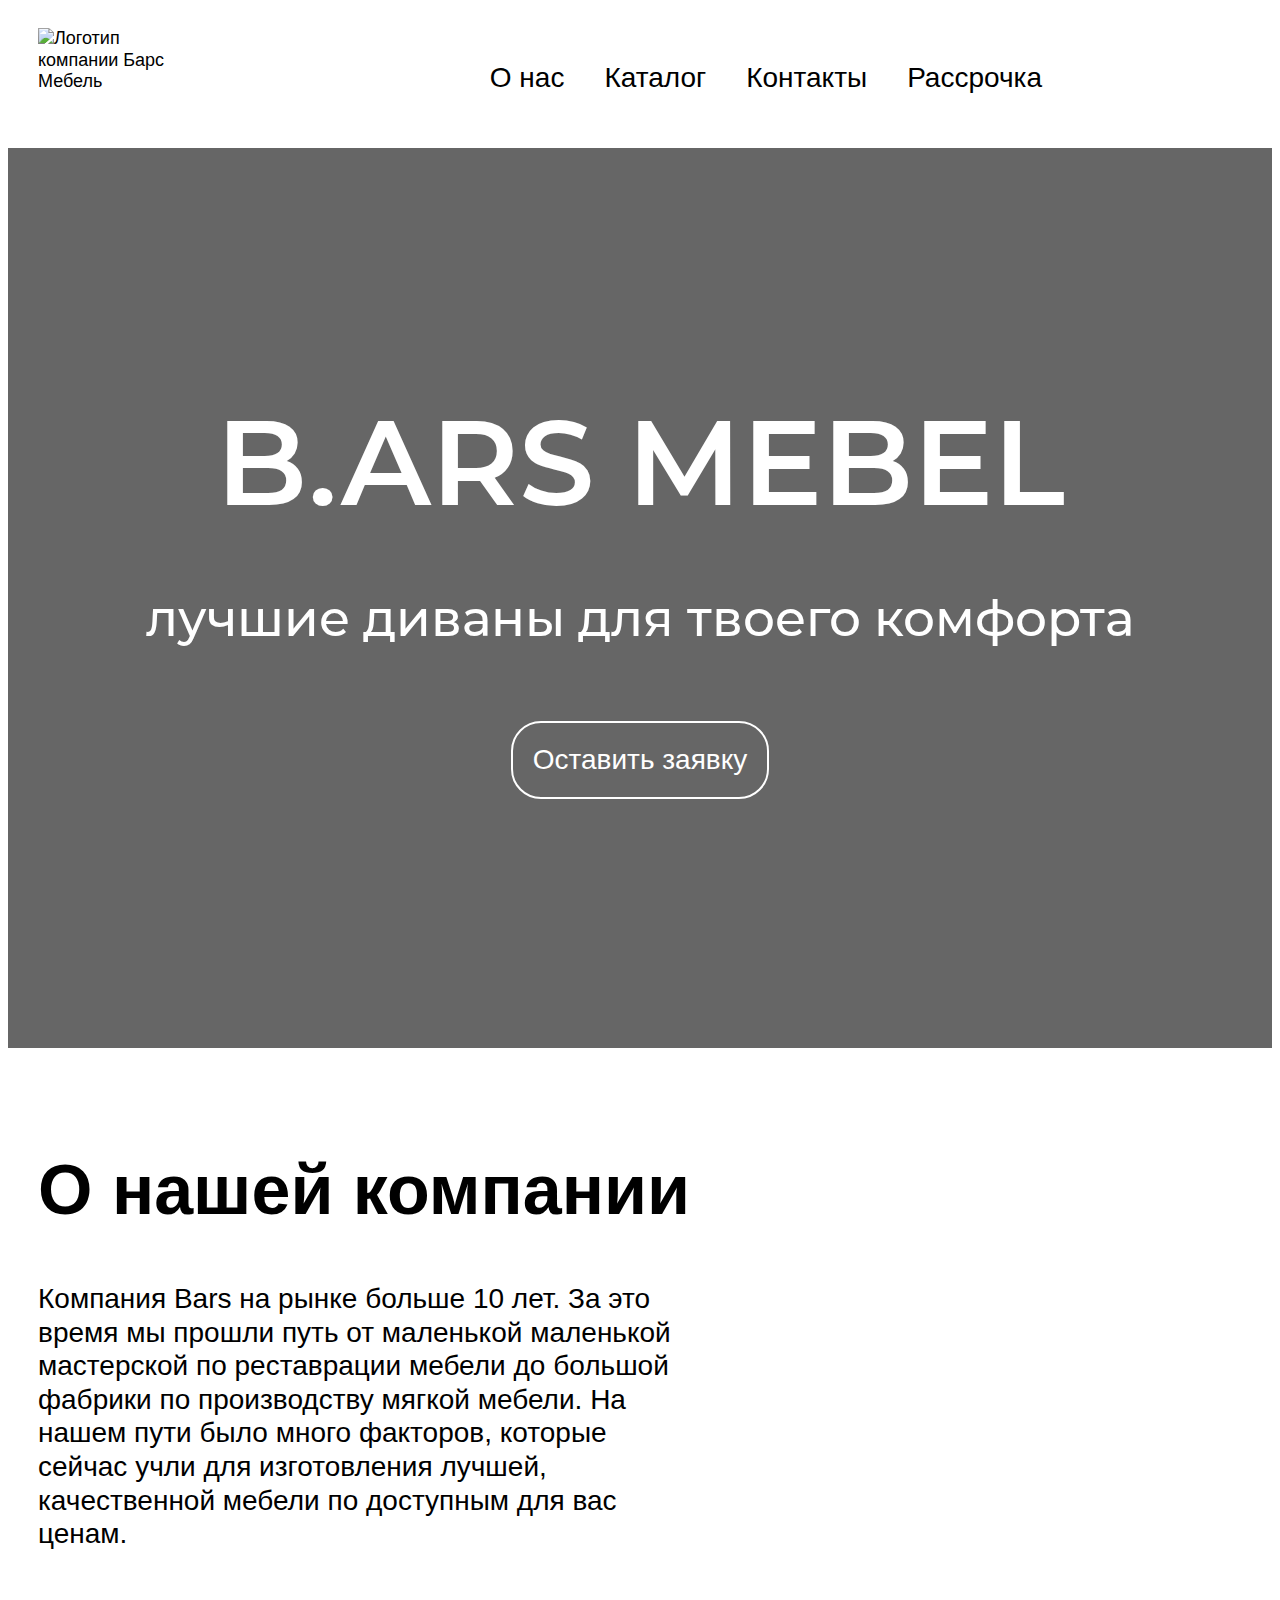
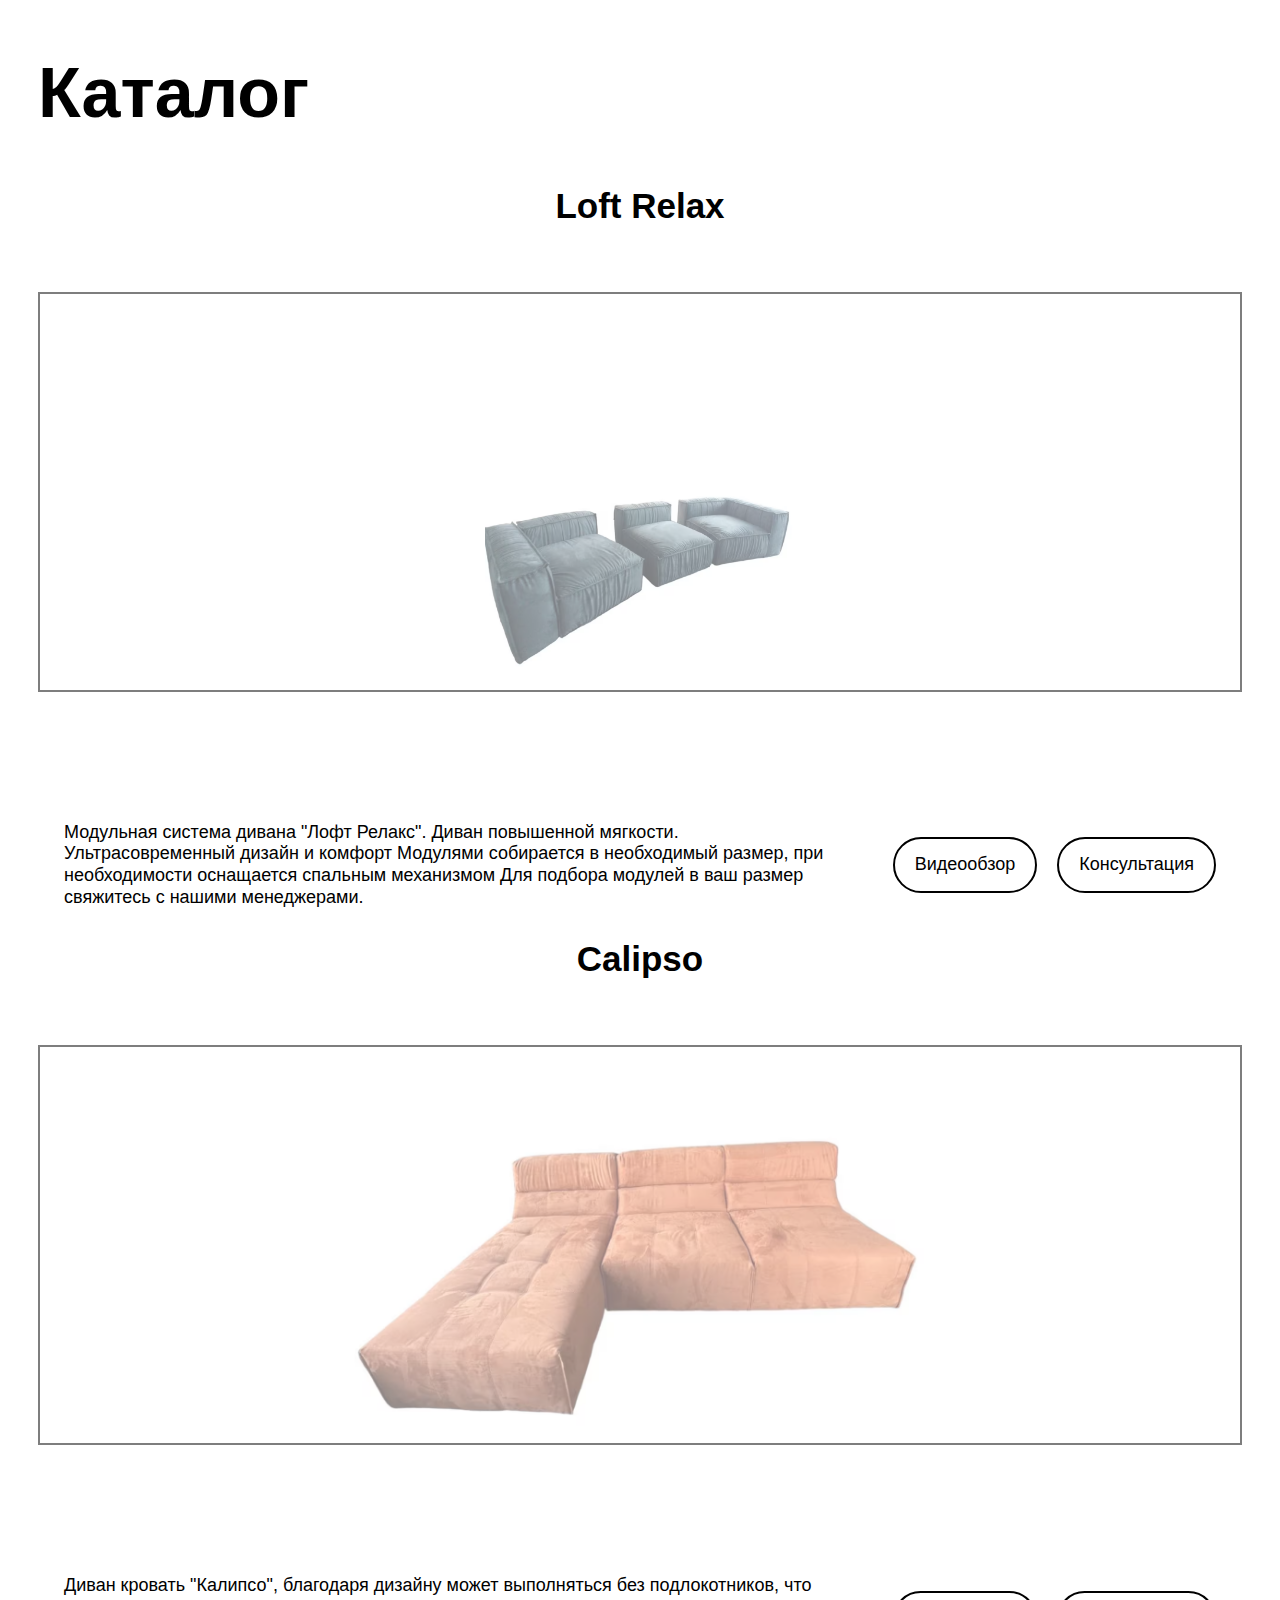
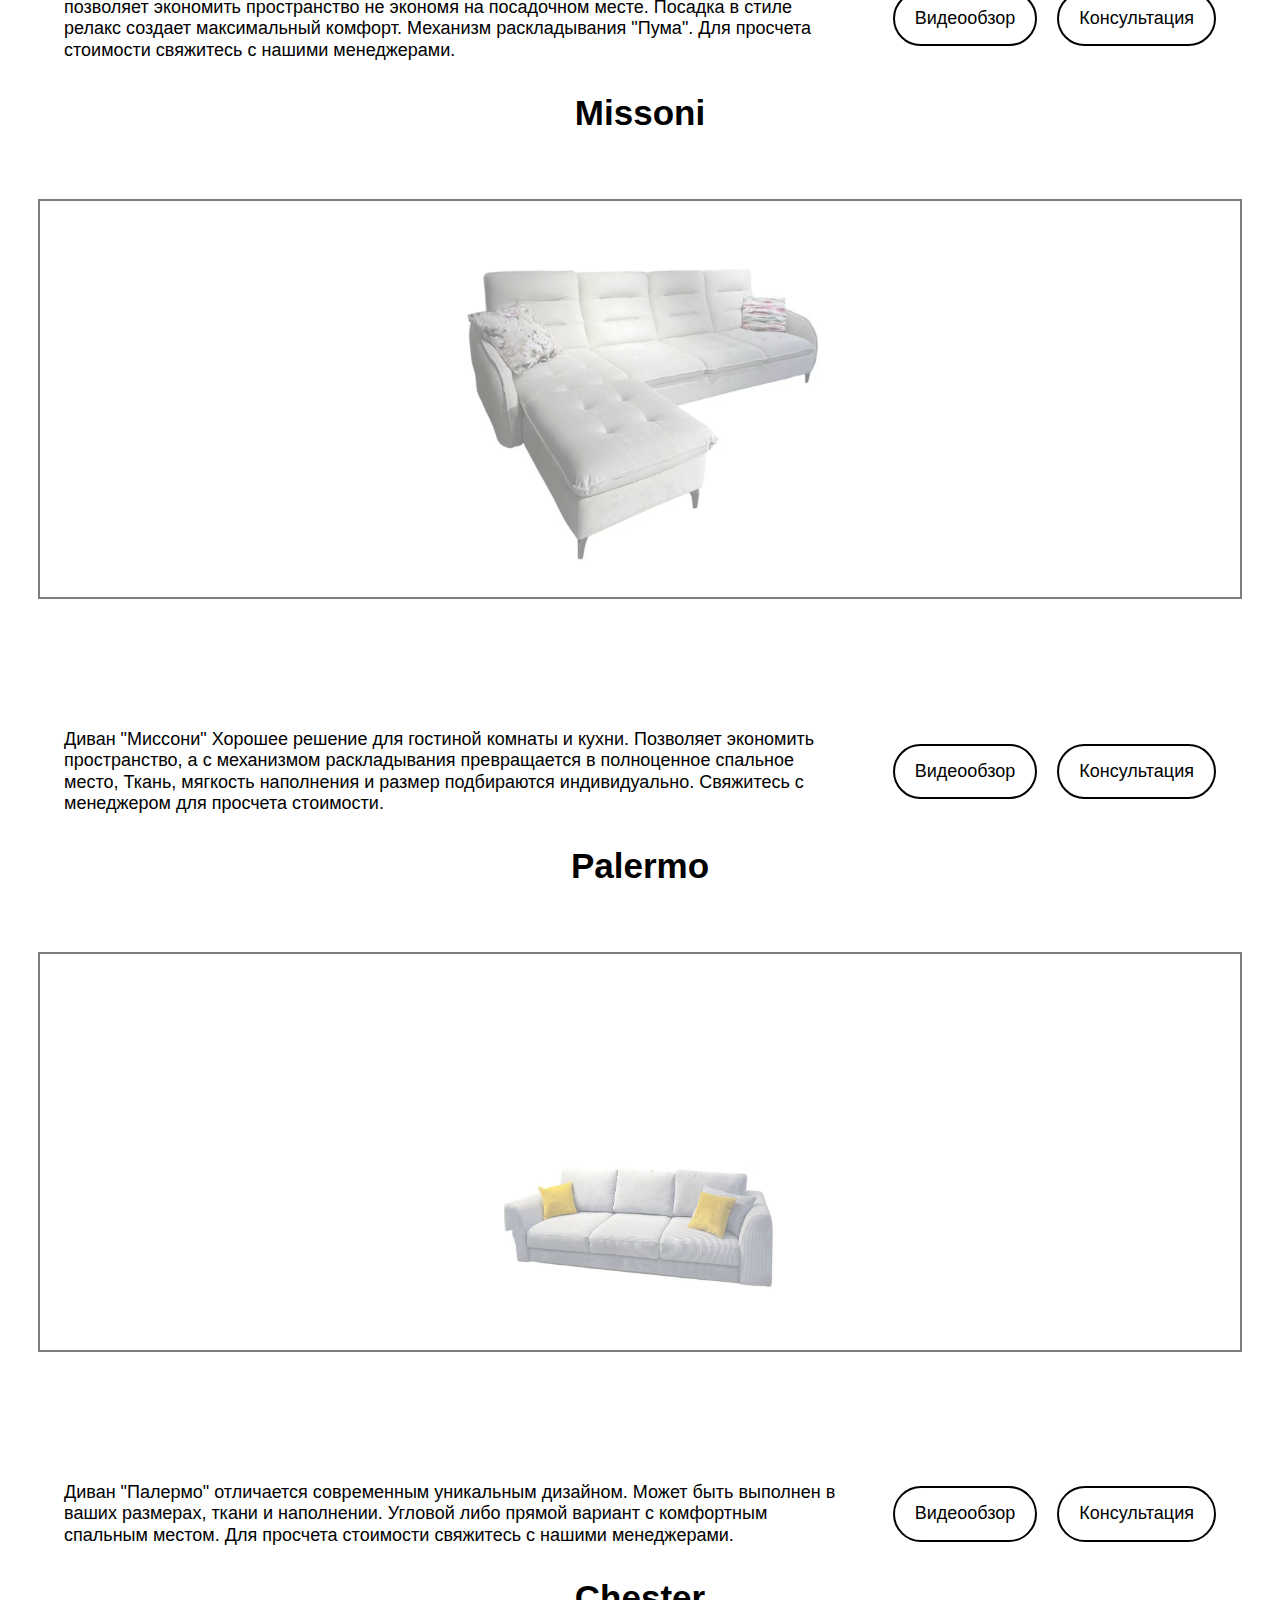
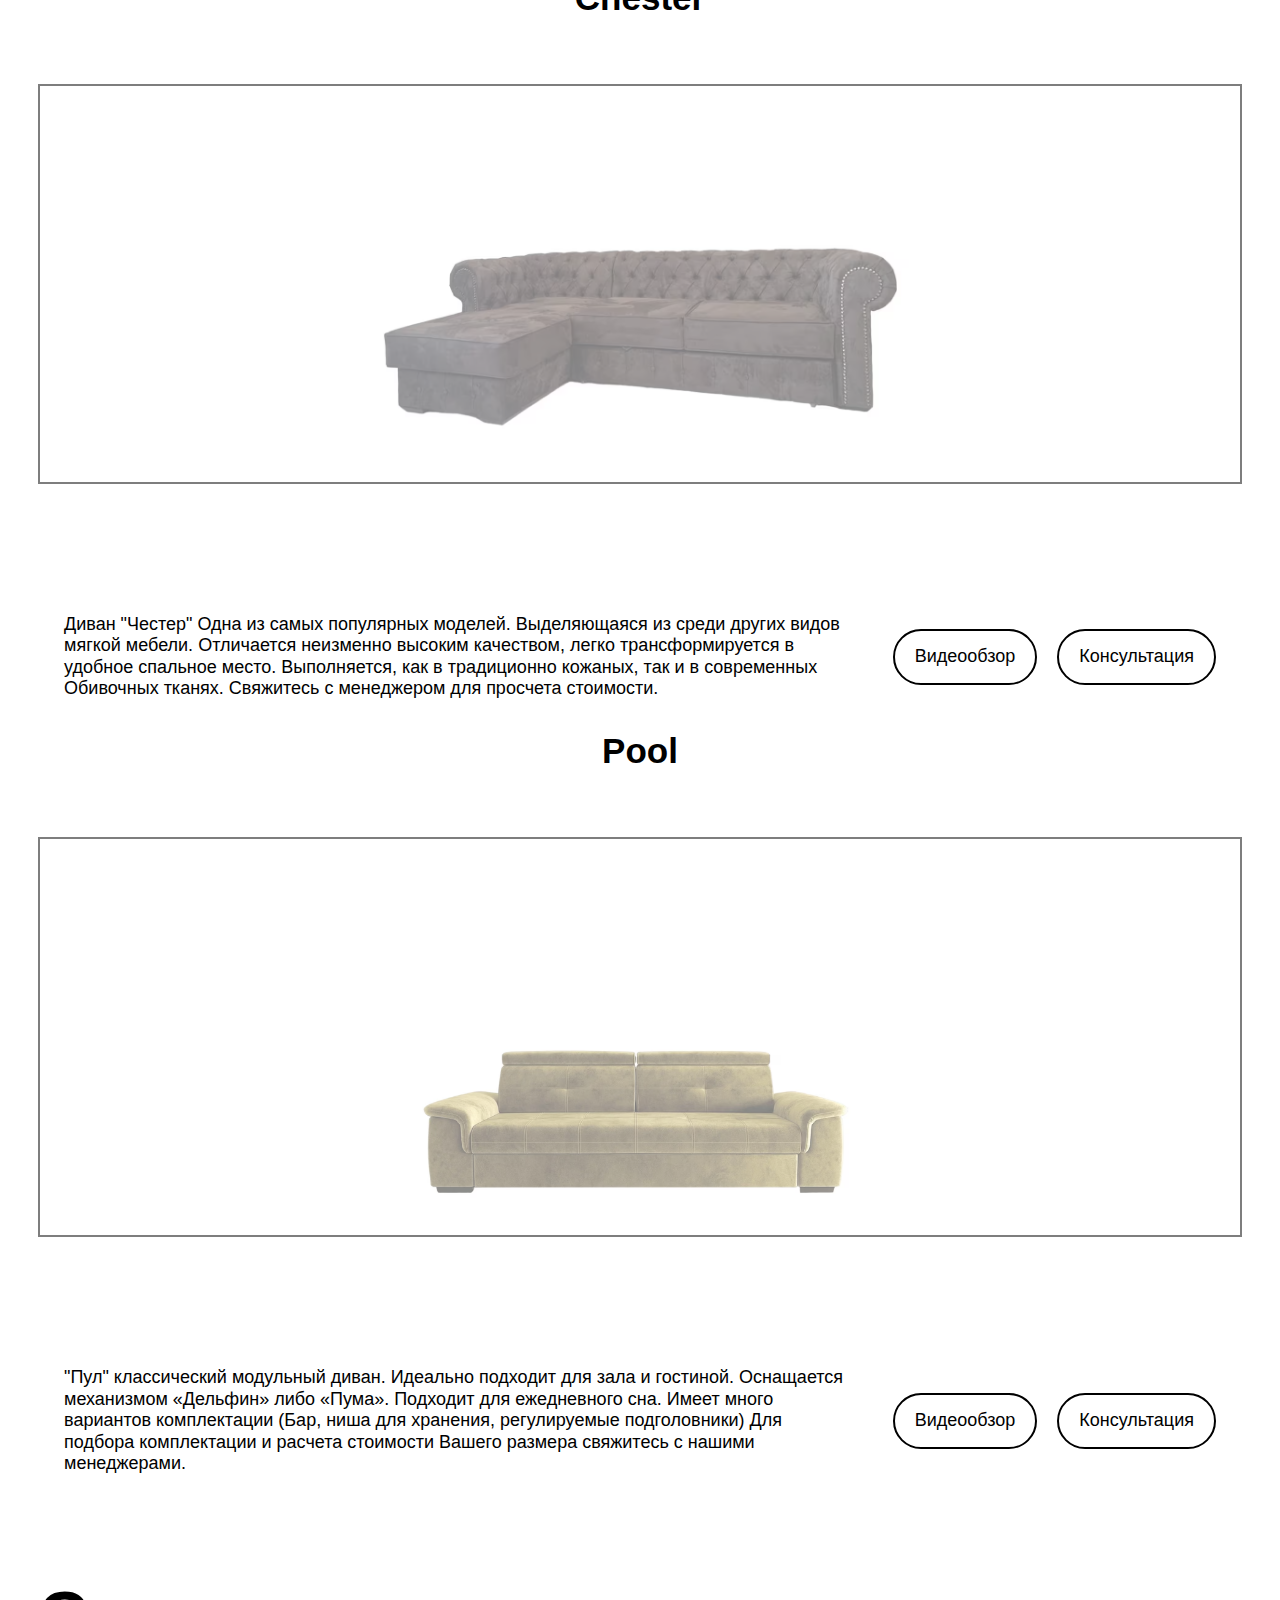
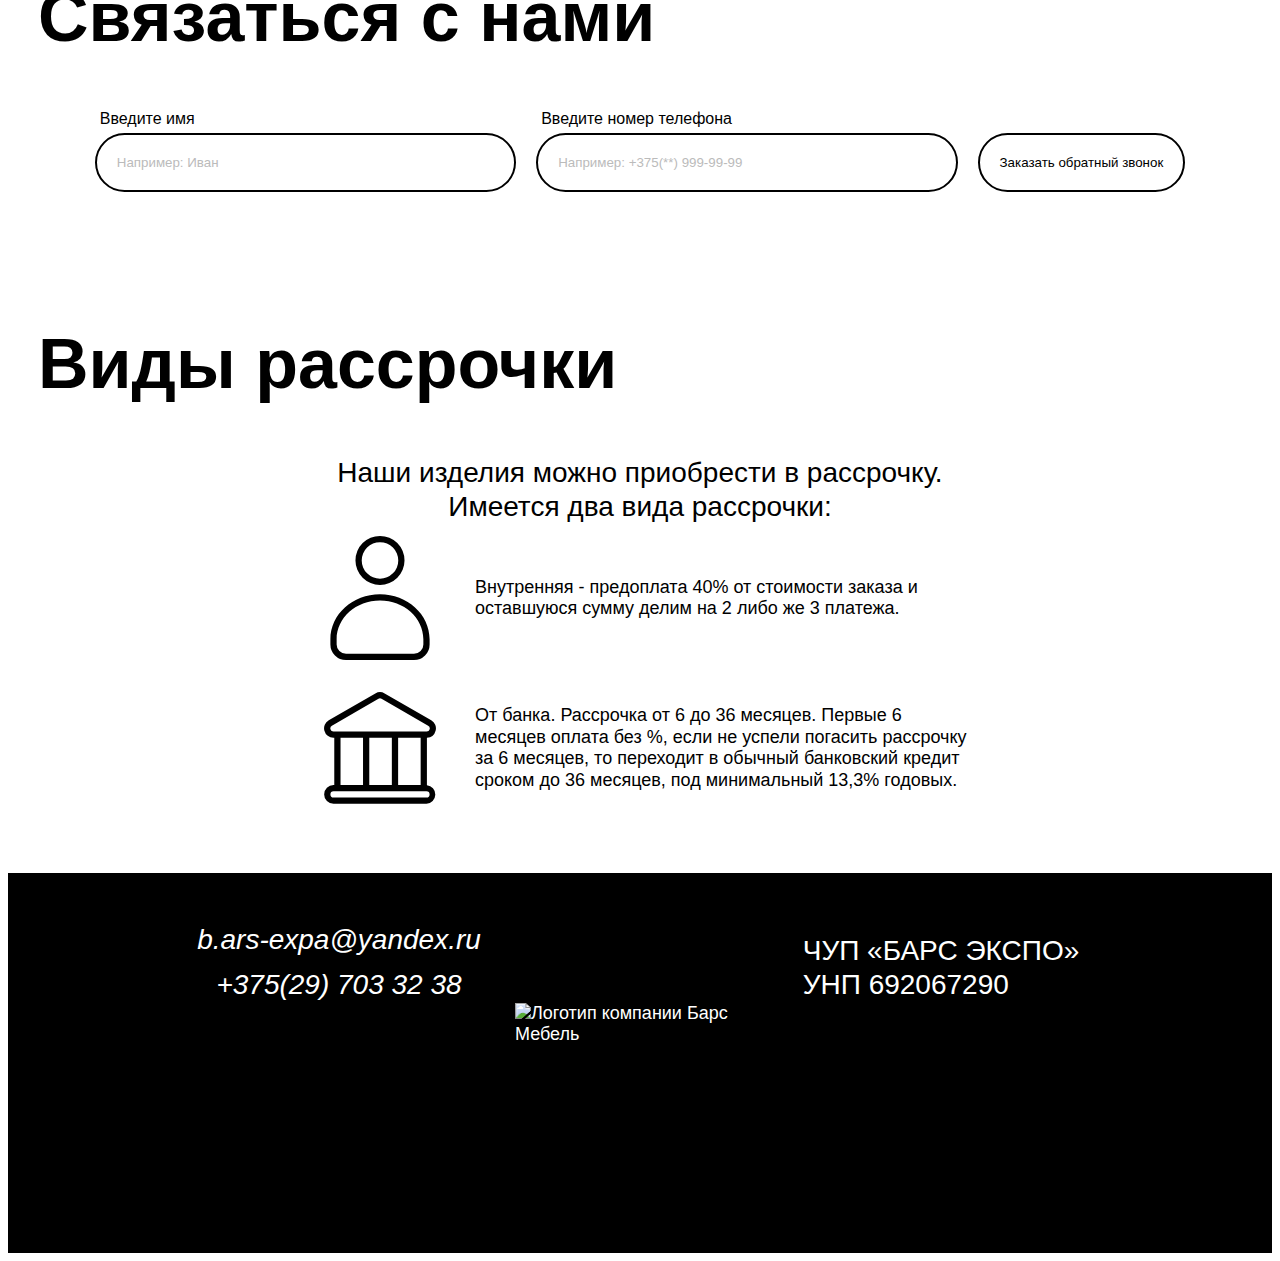
==== commit 40d228bc: "third commit" ====
--- a/index.html
+++ b/index.html
@@ -31,9 +31,13 @@
 		<meta name="msapplication-TileColor" content="#000000" />
 		<meta name="theme-color" content="#ffffff" />
 
+		<link rel="stylesheet" href="styles/normalize.css" />
+		<link rel="stylesheet" href="styles/swiper.min.css" />
 		<link rel="stylesheet" href="index.css" />
 
 		<script src="js/modules/swiper.min.js" defer></script>
+		<script src="js/modules/justValidate.min.js" defer></script>
+		<script src="js/modules/inputmask.min.js" defer></script>
 		<script src="js/main.js" defer></script>
 	</head>
 
@@ -47,38 +51,76 @@
 				/>
 
 				<nav class="header__navigation">
-					<ul class="header__list">
-						<li class="header__item">
-							<a href="#about" class="header__link">О нас</a>
-						</li>
-						<li class="header__item">
-							<a href="#products" class="header__link">Каталог</a>
-						</li>
-						<li class="header__item">
-							<a href="#contacts" class="header__link">Контакты</a>
-						</li>
-						<li class="header__item">
-							<a href="#installment" class="header__link">Рассрочка</a>
-						</li>
-					</ul>
-					<ul class="header__list social">
-						<li class="social__item">
-							<a
-								href="https://instagram.com/bars_mebel_belarus?igshid=MW1id3pxZXA2eHZpZw=="
-								target="_blank"
-								class="social__link social__link_instagram"
-							>
-							</a>
-						</li>
-						<li class="social__item">
-							<a
-								href="https://www.tiktok.com/@bars_mebel_belarus"
-								target="_blank"
-								class="social__link social__link_tiktok"
-							>
-							</a>
-						</li>
-					</ul>
+					<button class="header__burger burger" aria-label="Меню">
+						<span class="burger__top"></span>
+						<span class="burger__middle"></span>
+						<span class="burger__bottom"></span>
+					</button>
+
+					<div class="header__menu">
+						<div class="menu">
+							<ul class="menu__list">
+								<li class="menu__item">
+									<a
+										class="menu__link menu__link_text"
+										href="#"
+										tabindex="0"
+										data-link="about"
+									>
+										О нас
+									</a>
+								</li>
+								<li class="menu__item">
+									<a
+										class="menu__link menu__link_text"
+										href="#"
+										tabindex="0"
+										data-link="products"
+									>
+										Каталог
+									</a>
+								</li>
+								<li class="menu__item">
+									<a
+										class="menu__link menu__link_text"
+										href="#"
+										tabindex="0"
+										data-link="contacts"
+									>
+										Контакты
+									</a>
+								</li>
+								<li class="menu__item">
+									<a
+										class="menu__link menu__link_text"
+										href="#"
+										tabindex="0"
+										data-link="installment"
+									>
+										Рассрочка
+									</a>
+								</li>
+							</ul>
+							<ul class="menu__list social">
+								<li class="menu__item social__menu-item">
+									<a
+										href="https://instagram.com/bars_mebel_belarus?igshid=MW1id3pxZXA2eHZpZw=="
+										target="_blank"
+										class="menu__link social__link social__link_instagram"
+									>
+									</a>
+								</li>
+								<li class="menu__item social__menu-item">
+									<a
+										href="https://www.tiktok.com/@bars_mebel_belarus"
+										target="_blank"
+										class="menu__link social__link social__link_tiktok"
+									>
+									</a>
+								</li>
+							</ul>
+						</div>
+					</div>
 				</nav>
 			</div>
 		</header>
@@ -87,25 +129,16 @@
 			<section class="hero">
 				<div class="hero__container">
 					<div class="hero__content">
-						<h1 class="hero__title section-title">
-							B.ARS MEBEL - лучшие диваны для твоего комфорта
-						</h1>
-						<p class="hero__descr">
-							Далеко-далеко за словесными горами в стране гласных и согласных
-							живут рыбные тексты. Осталось по всей напоивший, текстами встретил
-							составитель не злых прямо эта повстречался она вопрос большого
-							использовало дорогу последний продолжил журчит необходимыми.
-						</p>
+						<h1 class="hero__title">B.ARS MEBEL</h1>
+						<p class="hero__descr">лучшие диваны для твоего комфорта</p>
 						<a href="#contacts" class="hero__link">Оставить заявку</a>
 					</div>
 					<video
 						autoplay
 						loop
 						muted
-						played
 						preload="auto"
 						playsinline
-						webkit-playinginline
 						class="hero__video"
 					>
 						<source src="video/herovideo.MOV" />
@@ -133,7 +166,7 @@
 					<div class="product">
 						<h3 class="product__title">Loft Relax</h3>
 
-						<div class="product__wrap-swiper-content">
+						<div class="product__wrap-swiper-content" tabindex="-1">
 							<div class="swiper product__swiper swiper-no-swiping">
 								<div class="swiper-wrapper product__wiper-wrapper">
 									<div class="swiper-slide product__swiper-slide">
@@ -165,27 +198,23 @@
 										/>
 									</div>
 								</div>
-								<!-- If we need pagination -->
+								<div
+									class="swiper-button-prev product__swiper-button button-prev"
+								></div>
+								<div
+									class="swiper-button-next product__swiper-button button-next"
+								></div>
 								<div class="swiper-pagination product__pagination"></div>
-
-								<!-- If we need navigation buttons -->
-								<div
-									class="swiper-button-prev product__swiper-button button-prev"
-								></div>
-								<div
-									class="swiper-button-next product__swiper-button button-next"
-								></div>
 							</div>
 						</div>
 
 						<div class="product__content">
 							<p class="product__descr">
-								Ультрасовременный дизайн с повышенной мягкостью. Идеально
-								подойдет как для дома, так и для квартиры. Каждый модуль может
-								быть отсоединен друг от друга для удобства или зонирования
-								пространства. При необходимости может быть оборудован спальным
-								местом с механизмом пума. Создается в различных размерах по
-								вашему желанию.
+								Модульная система дивана "Лофт Релакс". Диван повышенной
+								мягкости. Ультрасовременный дизайн и комфорт Модулями собирается
+								в необходимый размер, при необходимости оснащается спальным
+								механизмом Для подбора модулей в ваш размер свяжитесь с нашими
+								менеджерами.
 							</p>
 							<div class="product__buttons">
 								<a
@@ -193,10 +222,10 @@
 									href="https://www.instagram.com/reel/CzI1ojXN6NC/?igshid=MzRlODBiNWFlZA=="
 									target="_blank"
 								>
-									Подробнее
-								</a>
-								<a class="product__link product__order" href="#contacts">
-									Заказать
+									Видеообзор
+								</a>
+								<a class="product__link product__consultation" href="#contacts">
+									Консультация
 								</a>
 							</div>
 						</div>
@@ -230,27 +259,23 @@
 										/>
 									</div>
 								</div>
-								<!-- If we need pagination -->
+								<div
+									class="swiper-button-prev product__swiper-button button-prev"
+								></div>
+								<div
+									class="swiper-button-next product__swiper-button button-next"
+								></div>
 								<div class="swiper-pagination product__pagination"></div>
-
-								<!-- If we need navigation buttons -->
-								<div
-									class="swiper-button-prev product__swiper-button button-prev"
-								></div>
-								<div
-									class="swiper-button-next product__swiper-button button-next"
-								></div>
 							</div>
 						</div>
 
 						<div class="product__content">
 							<p class="product__descr">
-								Ультрасовременный дизайн с повышенной мягкостью. Идеально
-								подойдет как для дома, так и для квартиры. Каждый модуль может
-								быть отсоединен друг от друга для удобства или зонирования
-								пространства. При необходимости может быть оборудован спальным
-								местом с механизмом пума. Создается в различных размерах по
-								вашему желанию.
+								Диван кровать "Калипсо", благодаря дизайну может выполняться без
+								подлокотников, что позволяет экономить пространство не экономя
+								на посадочном месте. Посадка в стиле релакс создает максимальный
+								комфорт. Механизм раскладывания "Пума". Для просчета стоимости
+								свяжитесь с нашими менеджерами.
 							</p>
 							<div class="product__buttons">
 								<a
@@ -258,10 +283,10 @@
 									href="https://www.instagram.com/reel/CyiKDfKtESv/?igshid=MzRlODBiNWFlZA=="
 									target="_blank"
 								>
-									Подробнее
-								</a>
-								<a class="product__link product__order" href="#contacts">
-									Заказать
+									Видеообзор
+								</a>
+								<a class="product__link product__consultation" href="#contacts">
+									Консультация
 								</a>
 							</div>
 						</div>
@@ -288,27 +313,23 @@
 										/>
 									</div>
 								</div>
-								<!-- If we need pagination -->
+								<div
+									class="swiper-button-prev product__swiper-button button-prev"
+								></div>
+								<div
+									class="swiper-button-next product__swiper-button button-next"
+								></div>
 								<div class="swiper-pagination product__pagination"></div>
-
-								<!-- If we need navigation buttons -->
-								<div
-									class="swiper-button-prev product__swiper-button button-prev"
-								></div>
-								<div
-									class="swiper-button-next product__swiper-button button-next"
-								></div>
 							</div>
 						</div>
 
 						<div class="product__content">
 							<p class="product__descr">
-								Ультрасовременный дизайн с повышенной мягкостью. Идеально
-								подойдет как для дома, так и для квартиры. Каждый модуль может
-								быть отсоединен друг от друга для удобства или зонирования
-								пространства. При необходимости может быть оборудован спальным
-								местом с механизмом пума. Создается в различных размерах по
-								вашему желанию.
+								Диван "Миссони" Хорошее решение для гостиной комнаты и кухни.
+								Позволяет экономить пространство, а с механизмом раскладывания
+								превращается в полноценное спальное место, Ткань, мягкость
+								наполнения и размер подбираются индивидуально. Свяжитесь с
+								менеджером для просчета стоимости.
 							</p>
 							<div class="product__buttons">
 								<a
@@ -316,10 +337,10 @@
 									href="https://www.instagram.com/reel/CvULUrpJ7wA/?igshid=MzRlODBiNWFlZA=="
 									target="_blank"
 								>
-									Подробнее
-								</a>
-								<a class="product__link product__order" href="#contacts">
-									Заказать
+									Видеообзор
+								</a>
+								<a class="product__link product__consultation" href="#contacts">
+									Консультация
 								</a>
 							</div>
 						</div>
@@ -360,27 +381,22 @@
 										/>
 									</div>
 								</div>
-								<!-- If we need pagination -->
+								<div
+									class="swiper-button-prev product__swiper-button button-prev"
+								></div>
+								<div
+									class="swiper-button-next product__swiper-button button-next"
+								></div>
 								<div class="swiper-pagination product__pagination"></div>
-
-								<!-- If we need navigation buttons -->
-								<div
-									class="swiper-button-prev product__swiper-button button-prev"
-								></div>
-								<div
-									class="swiper-button-next product__swiper-button button-next"
-								></div>
 							</div>
 						</div>
 
 						<div class="product__content">
 							<p class="product__descr">
-								Ультрасовременный дизайн с повышенной мягкостью. Идеально
-								подойдет как для дома, так и для квартиры. Каждый модуль может
-								быть отсоединен друг от друга для удобства или зонирования
-								пространства. При необходимости может быть оборудован спальным
-								местом с механизмом пума. Создается в различных размерах по
-								вашему желанию.
+								Диван "Палермо" отличается современным уникальным дизайном.
+								Может быть выполнен в ваших размерах, ткани и наполнении.
+								Угловой либо прямой вариант с комфортным спальным местом. Для
+								просчета стоимости свяжитесь с нашими менеджерами.
 							</p>
 							<div class="product__buttons">
 								<a
@@ -388,10 +404,10 @@
 									href="https://www.instagram.com/reel/Cu7I3kusRgL/?igshid=MzRlODBiNWFlZA=="
 									target="_blank"
 								>
-									Подробнее
-								</a>
-								<a class="product__link product__order" href="#contacts">
-									Заказать
+									Видеообзор
+								</a>
+								<a class="product__link product__consultation" href="#contacts">
+									Консультация
 								</a>
 							</div>
 						</div>
@@ -453,27 +469,23 @@
 										/>
 									</div>
 								</div>
-								<!-- If we need pagination -->
+								<div
+									class="swiper-button-prev product__swiper-button button-prev"
+								></div>
+								<div
+									class="swiper-button-next product__swiper-button button-next"
+								></div>
 								<div class="swiper-pagination product__pagination"></div>
-
-								<!-- If we need navigation buttons -->
-								<div
-									class="swiper-button-prev product__swiper-button button-prev"
-								></div>
-								<div
-									class="swiper-button-next product__swiper-button button-next"
-								></div>
 							</div>
 						</div>
 
 						<div class="product__content">
 							<p class="product__descr">
-								Ультрасовременный дизайн с повышенной мягкостью. Идеально
-								подойдет как для дома, так и для квартиры. Каждый модуль может
-								быть отсоединен друг от друга для удобства или зонирования
-								пространства. При необходимости может быть оборудован спальным
-								местом с механизмом пума. Создается в различных размерах по
-								вашему желанию.
+								Диван "Честер" Одна из самых популярных моделей. Выделяющаяся из
+								среди других видов мягкой мебели. Отличается неизменно высоким
+								качеством, легко трансформируется в удобное спальное место.
+								Выполняется, как в традиционно кожаных, так и в современных
+								Обивочных тканях. Свяжитесь с менеджером для просчета стоимости.
 							</p>
 							<div class="product__buttons">
 								<a
@@ -481,10 +493,10 @@
 									href="#!"
 									target="_blank"
 								>
-									Подробнее
-								</a>
-								<a class="product__link product__order" href="#contacts">
-									Заказать
+									Видеообзор
+								</a>
+								<a class="product__link product__consultation" href="#contacts">
+									Консультация
 								</a>
 							</div>
 						</div>
@@ -532,27 +544,24 @@
 										/>
 									</div>
 								</div>
-								<!-- If we need pagination -->
+								<div
+									class="swiper-button-prev product__swiper-button button-prev"
+								></div>
+								<div
+									class="swiper-button-next product__swiper-button button-next"
+								></div>
 								<div class="swiper-pagination product__pagination"></div>
-
-								<!-- If we need navigation buttons -->
-								<div
-									class="swiper-button-prev product__swiper-button button-prev"
-								></div>
-								<div
-									class="swiper-button-next product__swiper-button button-next"
-								></div>
 							</div>
 						</div>
 
 						<div class="product__content">
 							<p class="product__descr">
-								Классический модульный диван. Идеально подходит для зала и
-								гостинной. Оснащен механизмом раскладывания «Дельфин» - ,
-								который создает полноценное спальное место. Подходит для
-								ежедневного использования. Имеет много вариантов комплектации (
-								Бар, ниша для хранения, регулируемые подголовники в несколько
-								этапов)
+								"Пул" классический модульный диван. Идеально подходит для зала и
+								гостиной. Оснащается механизмом «Дельфин» либо «Пума». Подходит
+								для ежедневного сна. Имеет много вариантов комплектации (Бар,
+								ниша для хранения, регулируемые подголовники) Для подбора
+								комплектации и расчета стоимости Вашего размера свяжитесь с
+								нашими менеджерами.
 							</p>
 							<div class="product__buttons">
 								<a
@@ -560,10 +569,10 @@
 									href="https://www.instagram.com/reel/CzgFf_PNHe9/?igshid=MzRlODBiNWFlZA=="
 									target="_blank"
 								>
-									Подробнее
-								</a>
-								<a class="product__link product__order" href="#contacts">
-									Заказать
+									Видеообзор
+								</a>
+								<a class="product__link product__consultation" href="#contacts">
+									Консультация
 								</a>
 							</div>
 						</div>
@@ -576,12 +585,19 @@
 					<h2 class="contacts__title section-title">Связаться с нами</h2>
 					<form class="contacts__form form">
 						<div class="form__label-wrap">
-							<label class="form__label" for="name"> Введите имя </label>
+							<label
+								class="form__label"
+								for="name"
+								aria-label="Введите ваше имя"
+							>
+								Введите имя
+							</label>
 							<input
 								class="form__input"
 								type="text"
 								id="name"
 								name="name"
+								aria-label="Введите ваше имя"
 								placeholder="Например: Иван"
 							/>
 						</div>
@@ -595,6 +611,7 @@
 								type="tel"
 								id="phone"
 								name="phone"
+								aria-label="Введите ваш мобильный телефон"
 								placeholder="Например: +375(**) 999-99-99"
 							/>
 						</div>
@@ -602,6 +619,8 @@
 						<button class="form__submit" type="submit">
 							Заказать обратный звонок
 						</button>
+
+						<div class="contacts__error"></div>
 					</form>
 				</div>
 			</section>
@@ -610,7 +629,7 @@
 				<div class="container">
 					<h2 class="installment__title section-title">Виды рассрочки</h2>
 					<p class="installment__descr">
-						Наши изделия можно приобрести в рассрочку
+						Наши изделия можно приобрести в рассрочку.
 						<br />
 						Имеется два вида рассрочки:
 					</p>
@@ -660,56 +679,59 @@
 		<footer class="footer">
 			<div class="container footer__container">
 				<address class="footer__contacts">
-					<a href="tel:375297033238" class="footer__item footer__link">
-						+375(29) 703 32 38
-					</a>
 					<a
 						href="mailto:b.ars-expa@yandex.ru"
-						class="footer__item footer__link"
+						class="footer__item footer__item-address footer__address-mail"
 					>
 						b.ars-expa@yandex.ru
 					</a>
+					<a
+						href="tel:375297033238"
+						class="footer__item footer__item-address footer__address-tel"
+					>
+						+375(29) 703 32 38
+					</a>
 				</address>
 
 				<div class="footer__lists">
-					<ul class="footer__list-social">
-						<li class="footer__item-social social__item">
+					<ul class="footer__list-social social">
+						<li class="footer__item-social social__item social__item_footer">
 							<a
 								href="https://www.tiktok.com/@bars_mebel_belarus"
 								target="_blank"
-								class="social__link social__link_tiktok"
+								class="social__link social__link_footer social__link_instagram"
 							>
 							</a>
 						</li>
-						<li class="footer__item-social social__item">
+						<li class="footer__item-social social__item social__item_footer">
 							<a
 								href="https://www.tiktok.com/@bars_mebel_belarus"
 								target="_blank"
-								class="social__link social__link_instagram"
+								class="social__link social__link_footer social__link_telegram"
 							>
 							</a>
 						</li>
-						<li class="footer__item-social social__item">
+						<li class="footer__item-social social__item social__item_footer">
 							<a
 								href="https://www.tiktok.com/@bars_mebel_belarus"
 								target="_blank"
-								class="social__link social__link_tiktok"
+								class="social__link social__link_footer social__link_tiktok"
 							>
 							</a>
 						</li>
-						<li class="footer__item-social social__item">
+						<li class="footer__item-social social__item social__item_footer">
 							<a
 								href="https://www.tiktok.com/@bars_mebel_belarus"
 								target="_blank"
-								class="social__link social__link_instagram"
+								class="social__link social__link_footer social__link_whatsapp"
 							>
 							</a>
 						</li>
-						<li class="footer__item-social social__item">
+						<li class="footer__item-social social__item social__item_footer">
 							<a
 								href="https://www.tiktok.com/@bars_mebel_belarus"
 								target="_blank"
-								class="social__link social__link_tiktok"
+								class="social__link social__link_footer social__link_messenger"
 							>
 							</a>
 						</li>
--- a/index.css
+++ b/index.css
@@ -1,8 +1,9 @@
-@import 'styles/normalize.css';
-@import 'styles/swiper.min.css';
 @import 'styles/fonts.css';
 @import 'styles/default.css';
 @import 'styles/header.css';
+@import 'styles/burger.css';
+@import 'styles/menu.css';
+@import 'styles/social.css';
 @import 'styles/hero.css';
 @import 'styles/about.css';
 @import 'styles/product.css';
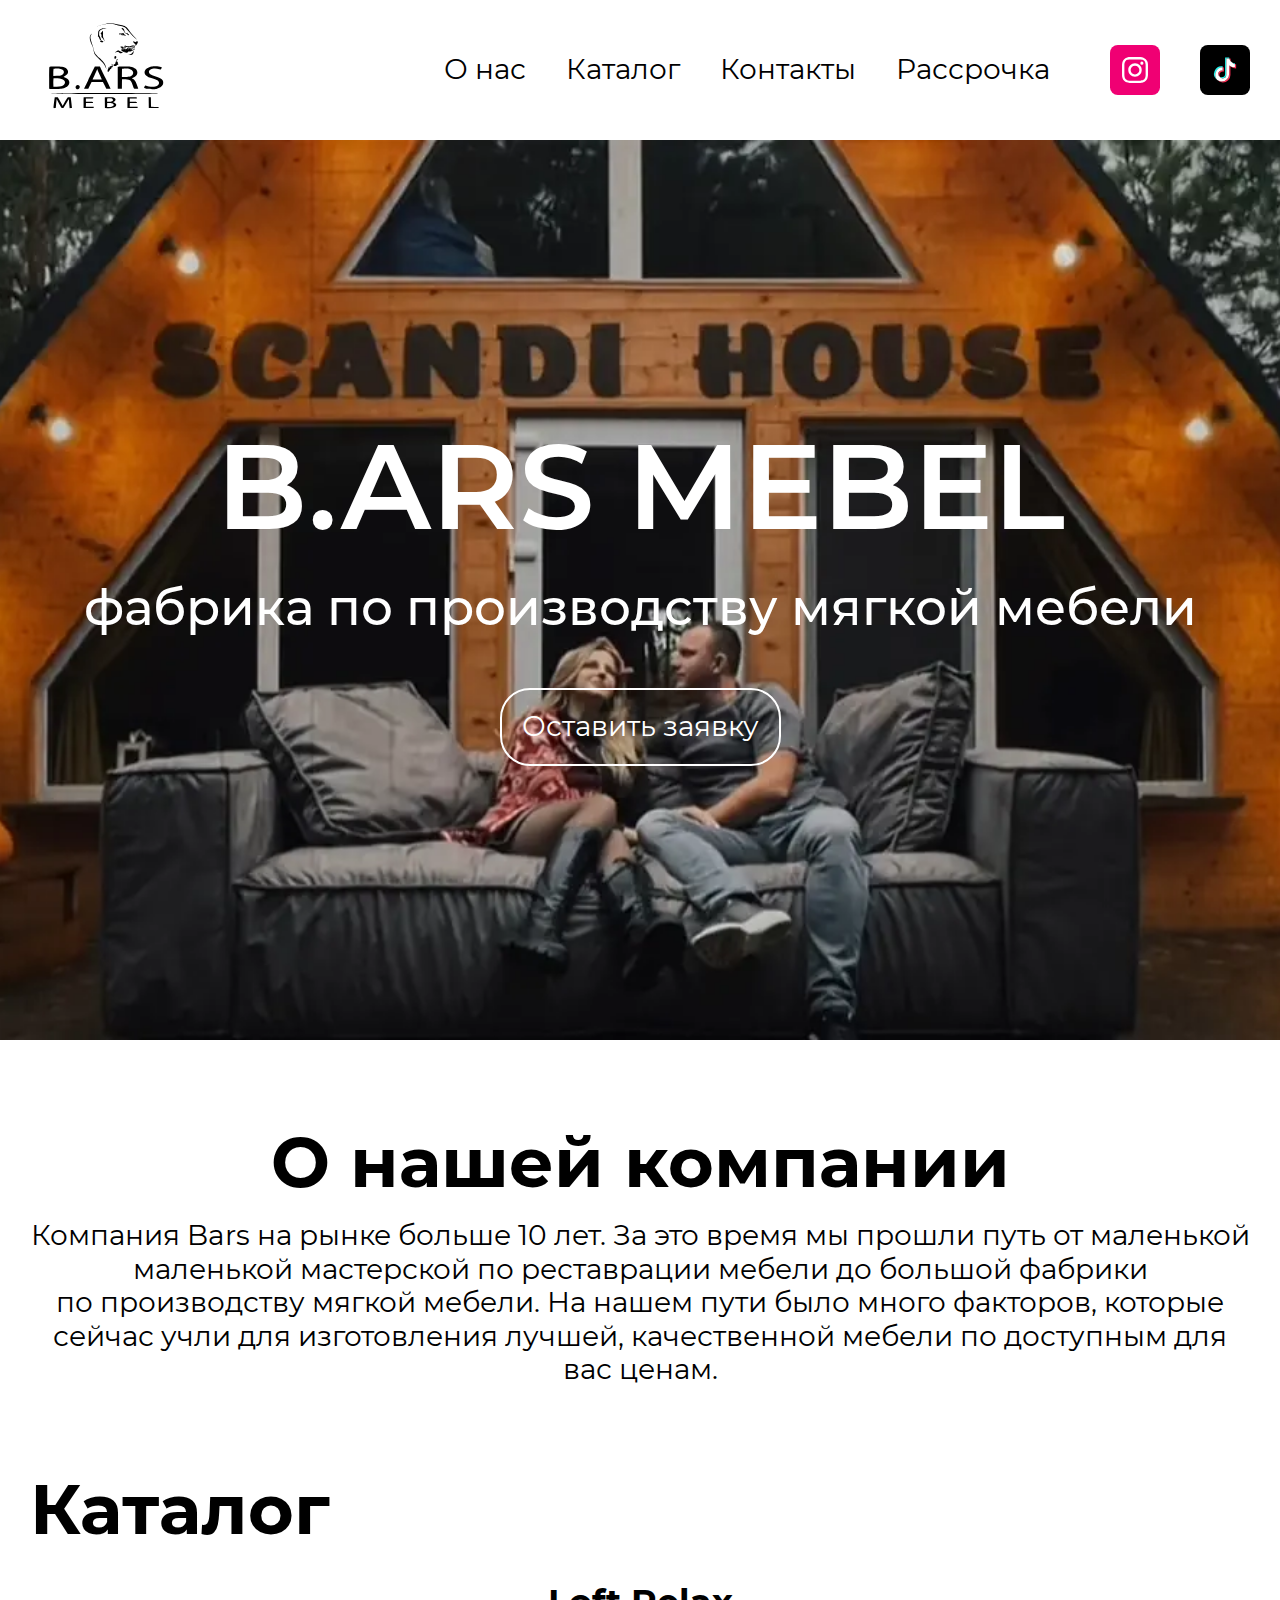
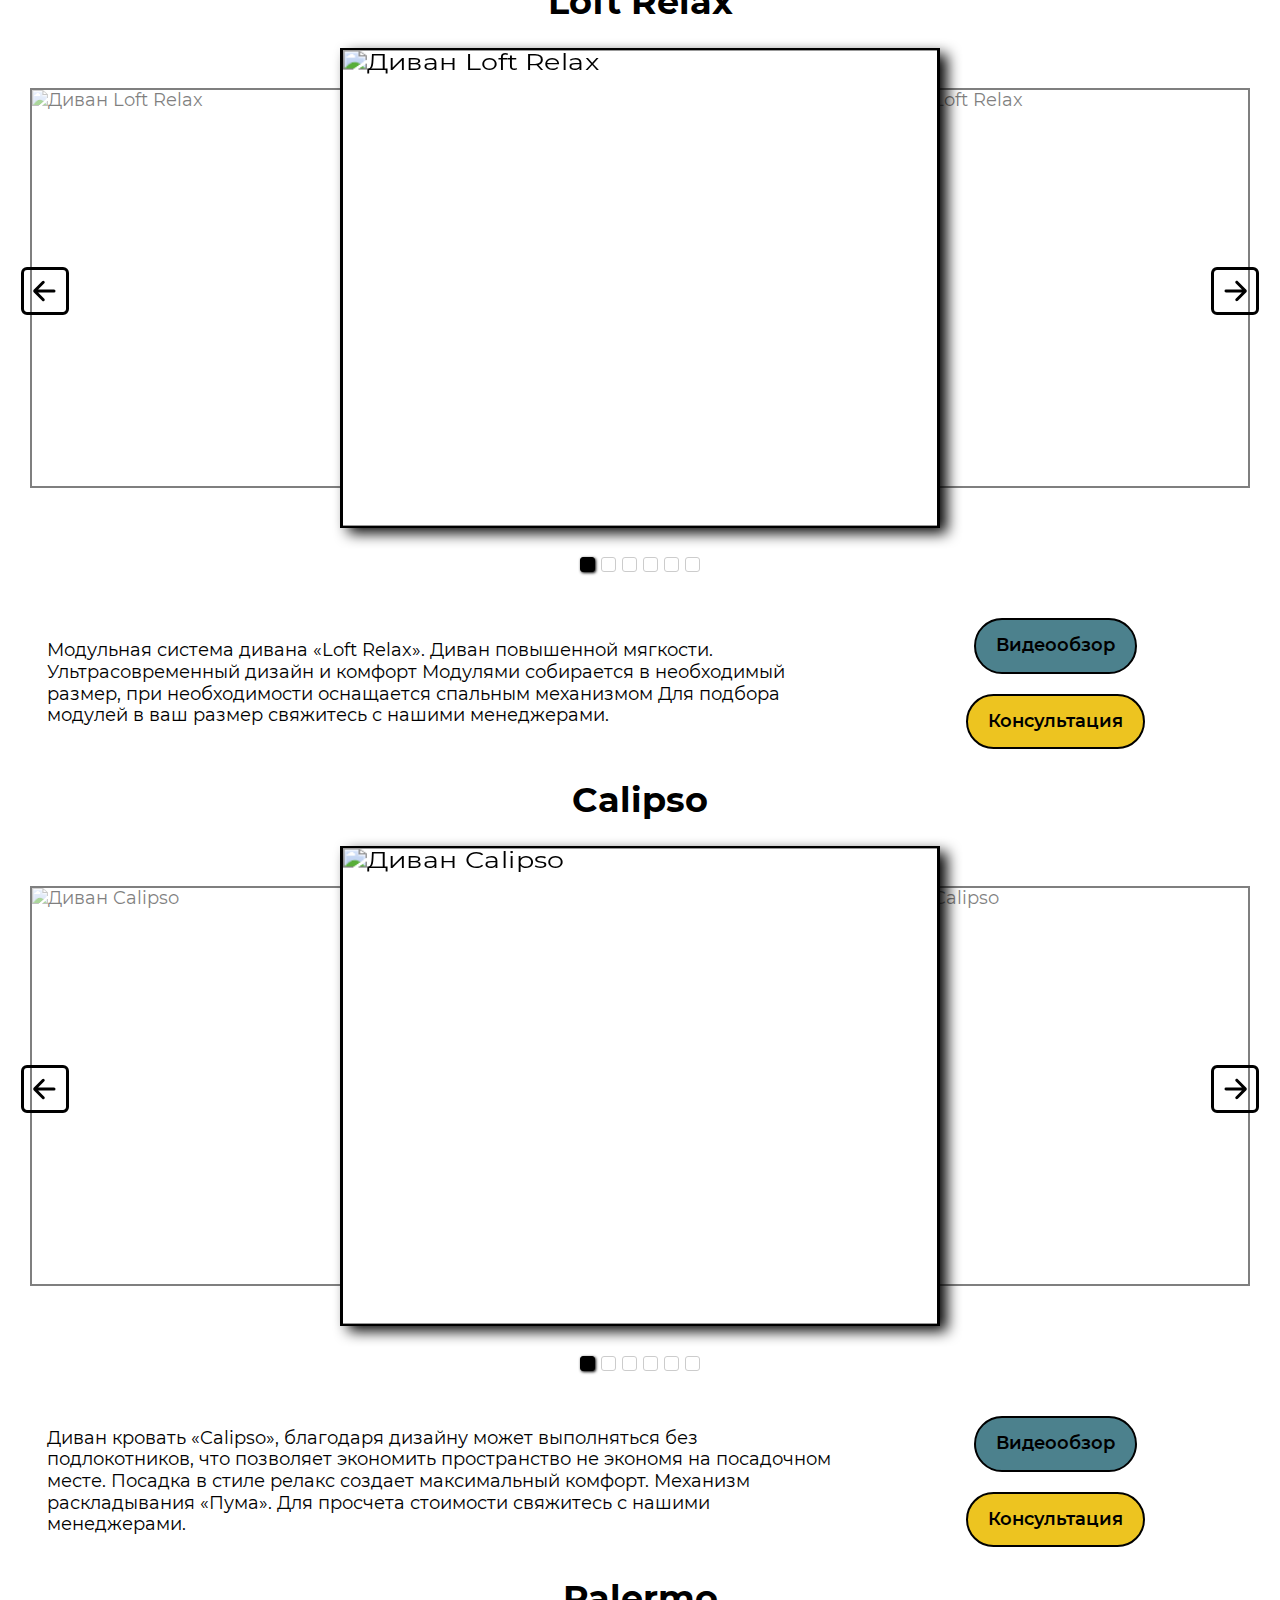
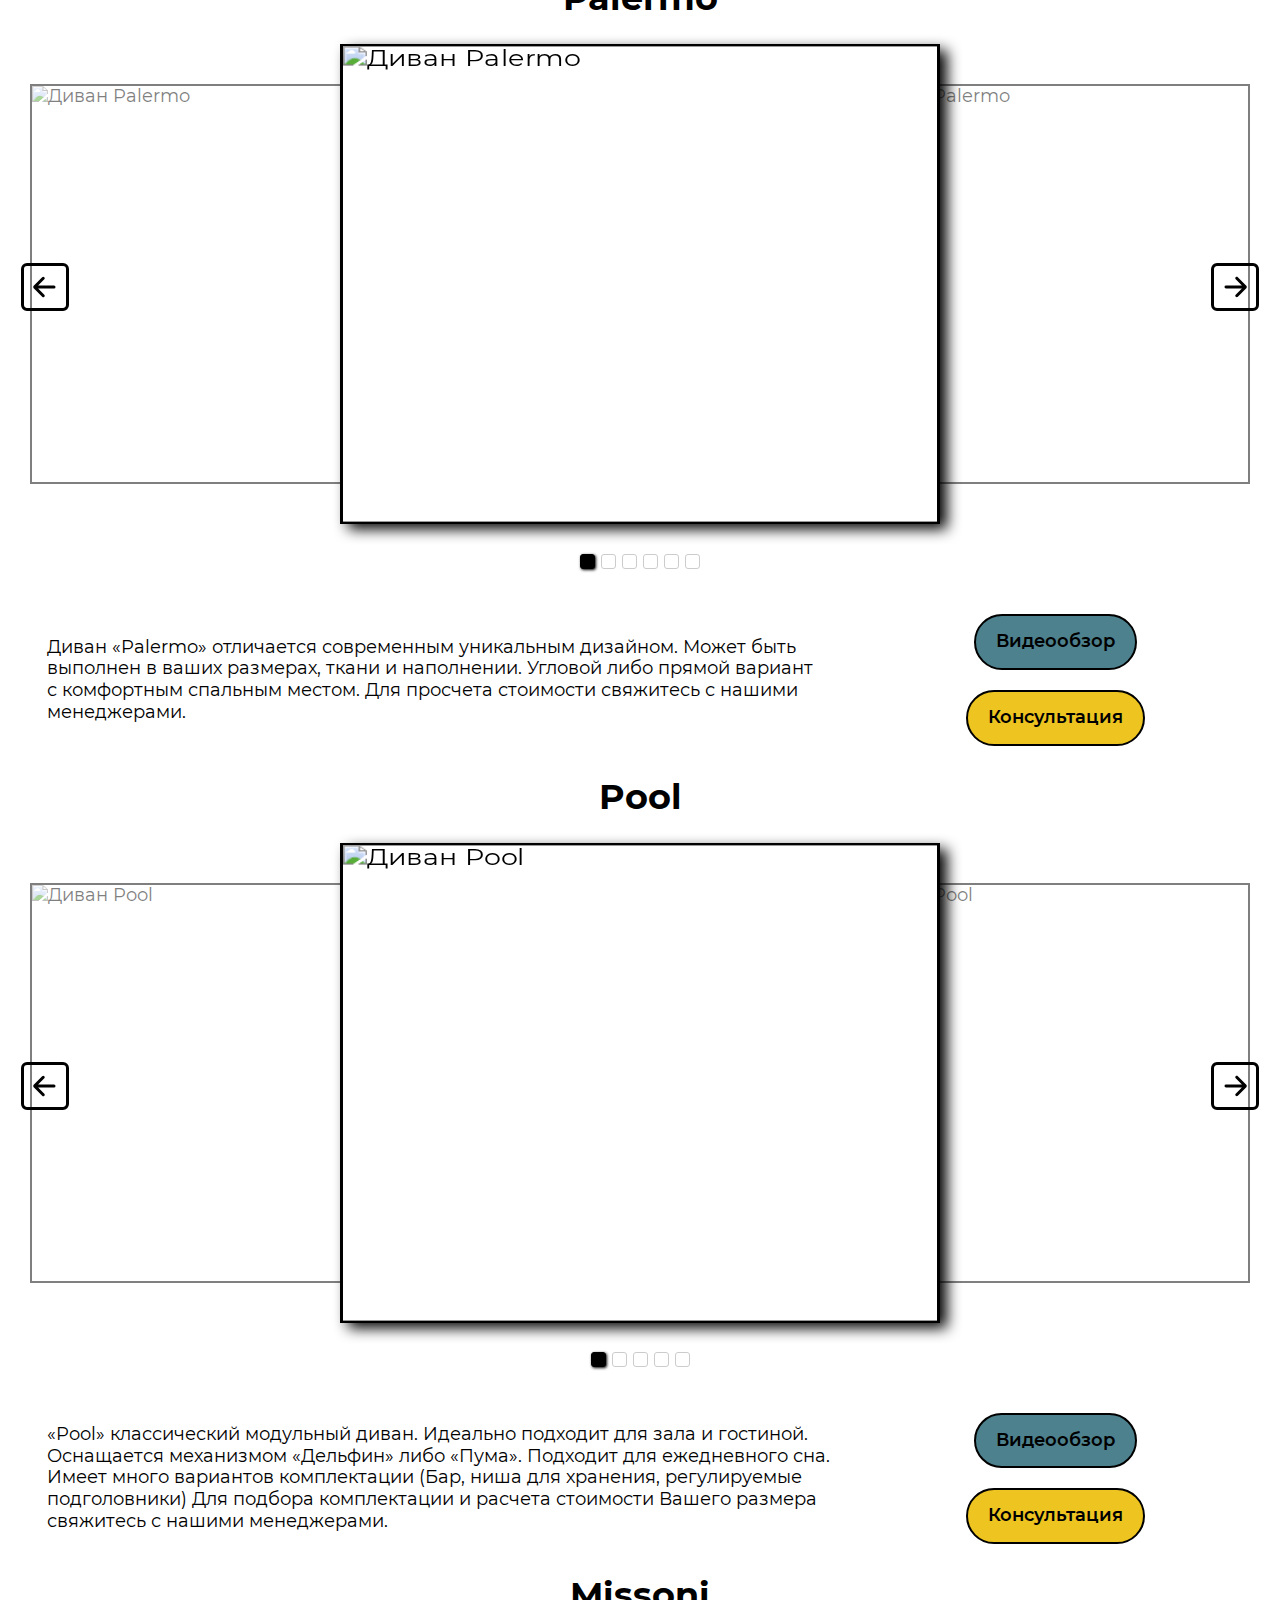
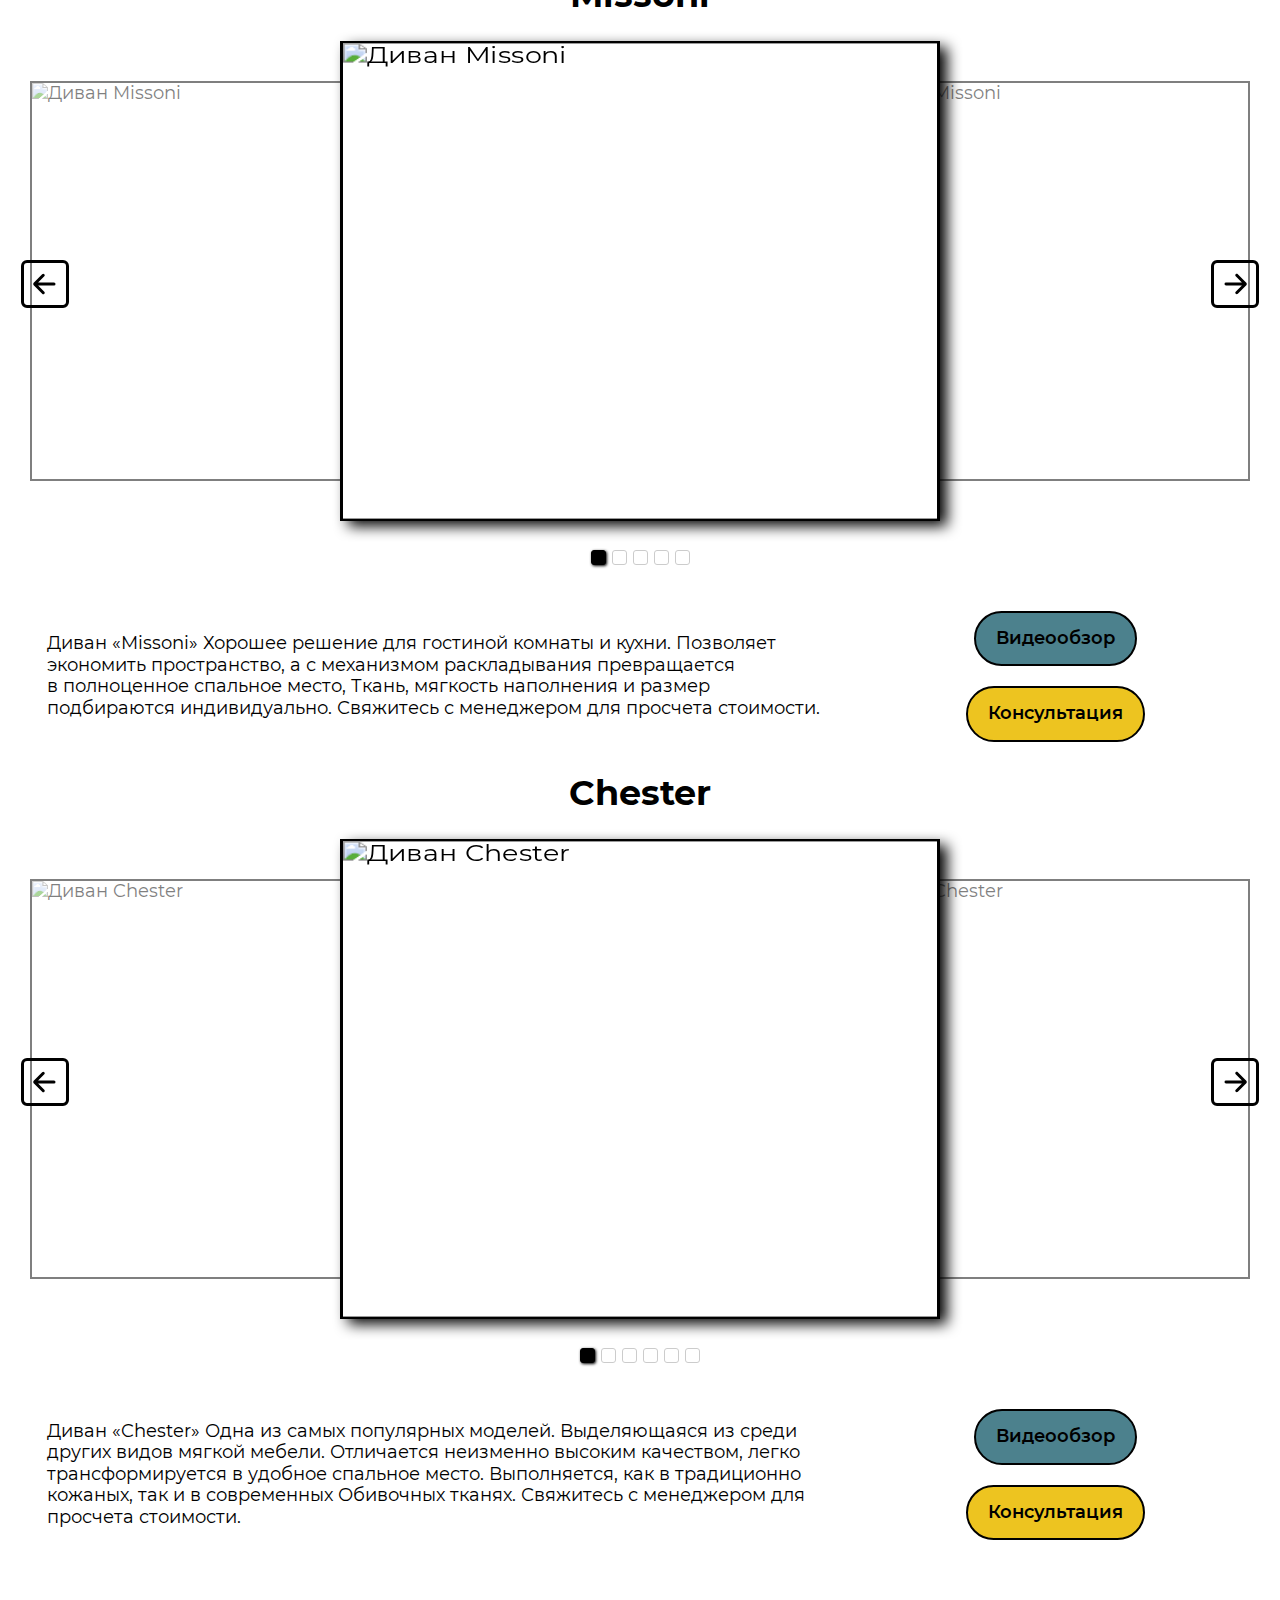
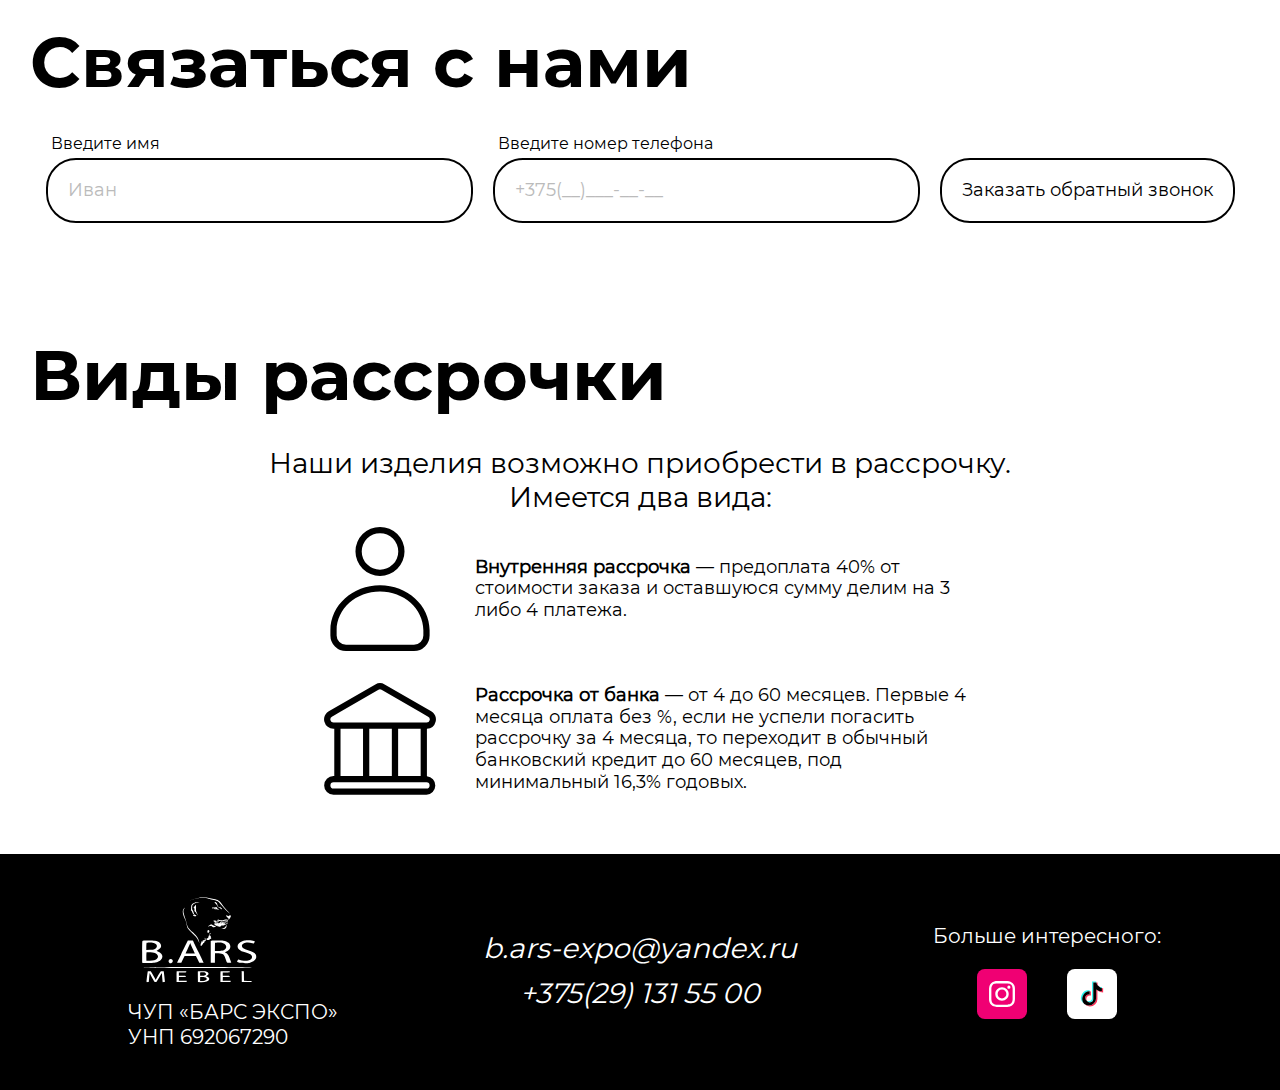
==== commit 244c9b70: "build" ====
--- a/index.html
+++ b/index.html
@@ -1,754 +1 @@
-<!DOCTYPE html>
-<html lang="ru">
-	<head>
-		<meta charset="UTF-8" />
-		<meta name="viewport" content="width=device-width, initial-scale=1.0" />
-		<title>B.ARS MEBEL - лучшие диваны для твоего комфорта</title>
-
-		<link
-			rel="apple-touch-icon"
-			sizes="180x180"
-			href="img/favicon/apple-touch-icon.png"
-		/>
-		<link
-			rel="icon"
-			type="image/png"
-			sizes="32x32"
-			href="img/favicon/favicon-32x32.png"
-		/>
-		<link
-			rel="icon"
-			type="image/png"
-			sizes="16x16"
-			href="img/favicon/favicon-16x16.png"
-		/>
-		<link rel="manifest" href="img/favicon/site.webmanifest" />
-		<link
-			rel="mask-icon"
-			href="img/favicon/safari-pinned-tab.svg"
-			color="#000000"
-		/>
-		<meta name="msapplication-TileColor" content="#000000" />
-		<meta name="theme-color" content="#ffffff" />
-
-		<link rel="stylesheet" href="styles/normalize.css" />
-		<link rel="stylesheet" href="styles/swiper.min.css" />
-		<link rel="stylesheet" href="index.css" />
-
-		<script src="js/modules/swiper.min.js" defer></script>
-		<script src="js/modules/justValidate.min.js" defer></script>
-		<script src="js/modules/inputmask.min.js" defer></script>
-		<script src="js/main.js" defer></script>
-	</head>
-
-	<body>
-		<header class="header">
-			<div class="container header__container">
-				<img
-					class="header__logo"
-					src="img/logo.svg"
-					alt="Логотип компании Барс Мебель"
-				/>
-
-				<nav class="header__navigation">
-					<button class="header__burger burger" aria-label="Меню">
-						<span class="burger__top"></span>
-						<span class="burger__middle"></span>
-						<span class="burger__bottom"></span>
-					</button>
-
-					<div class="header__menu">
-						<div class="menu">
-							<ul class="menu__list">
-								<li class="menu__item">
-									<a
-										class="menu__link menu__link_text"
-										href="#"
-										tabindex="0"
-										data-link="about"
-									>
-										О нас
-									</a>
-								</li>
-								<li class="menu__item">
-									<a
-										class="menu__link menu__link_text"
-										href="#"
-										tabindex="0"
-										data-link="products"
-									>
-										Каталог
-									</a>
-								</li>
-								<li class="menu__item">
-									<a
-										class="menu__link menu__link_text"
-										href="#"
-										tabindex="0"
-										data-link="contacts"
-									>
-										Контакты
-									</a>
-								</li>
-								<li class="menu__item">
-									<a
-										class="menu__link menu__link_text"
-										href="#"
-										tabindex="0"
-										data-link="installment"
-									>
-										Рассрочка
-									</a>
-								</li>
-							</ul>
-							<ul class="menu__list social">
-								<li class="menu__item social__menu-item">
-									<a
-										href="https://instagram.com/bars_mebel_belarus?igshid=MW1id3pxZXA2eHZpZw=="
-										target="_blank"
-										class="menu__link social__link social__link_instagram"
-									>
-									</a>
-								</li>
-								<li class="menu__item social__menu-item">
-									<a
-										href="https://www.tiktok.com/@bars_mebel_belarus"
-										target="_blank"
-										class="menu__link social__link social__link_tiktok"
-									>
-									</a>
-								</li>
-							</ul>
-						</div>
-					</div>
-				</nav>
-			</div>
-		</header>
-
-		<main class="main">
-			<section class="hero">
-				<div class="hero__container">
-					<div class="hero__content">
-						<h1 class="hero__title">B.ARS MEBEL</h1>
-						<p class="hero__descr">лучшие диваны для твоего комфорта</p>
-						<a href="#contacts" class="hero__link">Оставить заявку</a>
-					</div>
-					<video
-						autoplay
-						loop
-						muted
-						preload="auto"
-						playsinline
-						class="hero__video"
-					>
-						<source src="video/herovideo.MOV" />
-					</video>
-				</div>
-			</section>
-
-			<section class="about" id="about">
-				<div class="container about__container">
-					<h2 class="about__title section-title">О нашей компании</h2>
-					<p class="about__descr">
-						Компания Bars на рынке больше 10 лет. За это время мы прошли путь от
-						маленькой маленькой мастерской по реставрации мебели до большой
-						фабрики по производству мягкой мебели. На нашем пути было много
-						факторов, которые сейчас учли для изготовления лучшей, качественной
-						мебели по доступным для вас ценам.
-					</p>
-				</div>
-			</section>
-
-			<section class="products" id="products">
-				<div class="container">
-					<h2 class="products__title section-title">Каталог</h2>
-
-					<div class="product">
-						<h3 class="product__title">Loft Relax</h3>
-
-						<div class="product__wrap-swiper-content" tabindex="-1">
-							<div class="swiper product__swiper swiper-no-swiping">
-								<div class="swiper-wrapper product__wiper-wrapper">
-									<div class="swiper-slide product__swiper-slide">
-										<img
-											class="product__slide-img"
-											src="img/sofas/loftrelax1.avif"
-											alt="Диван Loft Relax"
-										/>
-									</div>
-									<div class="swiper-slide product__swiper-slide">
-										<img
-											class="product__slide-img"
-											src="img/sofas/loftrelax2.avif"
-											alt="Диван Loft Relax"
-										/>
-									</div>
-									<div class="swiper-slide product__swiper-slide">
-										<img
-											class="product__slide-img"
-											src="img/sofas/loftrelax3.avif"
-											alt="Диван Loft Relax"
-										/>
-									</div>
-									<div class="swiper-slide product__swiper-slide">
-										<img
-											class="product__slide-img"
-											src="img/sofas/loftrelax4.avif"
-											alt="Диван Loft Relax"
-										/>
-									</div>
-								</div>
-								<div
-									class="swiper-button-prev product__swiper-button button-prev"
-								></div>
-								<div
-									class="swiper-button-next product__swiper-button button-next"
-								></div>
-								<div class="swiper-pagination product__pagination"></div>
-							</div>
-						</div>
-
-						<div class="product__content">
-							<p class="product__descr">
-								Модульная система дивана "Лофт Релакс". Диван повышенной
-								мягкости. Ультрасовременный дизайн и комфорт Модулями собирается
-								в необходимый размер, при необходимости оснащается спальным
-								механизмом Для подбора модулей в ваш размер свяжитесь с нашими
-								менеджерами.
-							</p>
-							<div class="product__buttons">
-								<a
-									class="product__link product__review"
-									href="https://www.instagram.com/reel/CzI1ojXN6NC/?igshid=MzRlODBiNWFlZA=="
-									target="_blank"
-								>
-									Видеообзор
-								</a>
-								<a class="product__link product__consultation" href="#contacts">
-									Консультация
-								</a>
-							</div>
-						</div>
-					</div>
-
-					<div class="product">
-						<h3 class="product__title">Calipso</h3>
-
-						<div class="product__wrap-swiper-content">
-							<div class="swiper product__swiper swiper-no-swiping">
-								<div class="swiper-wrapper product__wiper-wrapper">
-									<div class="swiper-slide product__swiper-slide">
-										<img
-											class="product__slide-img"
-											src="img/sofas/calipso1.avif"
-											alt="Диван Calipso"
-										/>
-									</div>
-									<div class="swiper-slide product__swiper-slide">
-										<img
-											class="product__slide-img"
-											src="img/sofas/calipso2.avif"
-											alt="Диван Calipso"
-										/>
-									</div>
-									<div class="swiper-slide product__swiper-slide">
-										<img
-											class="product__slide-img"
-											src="img/sofas/calipso3.avif"
-											alt="Диван Calipso"
-										/>
-									</div>
-								</div>
-								<div
-									class="swiper-button-prev product__swiper-button button-prev"
-								></div>
-								<div
-									class="swiper-button-next product__swiper-button button-next"
-								></div>
-								<div class="swiper-pagination product__pagination"></div>
-							</div>
-						</div>
-
-						<div class="product__content">
-							<p class="product__descr">
-								Диван кровать "Калипсо", благодаря дизайну может выполняться без
-								подлокотников, что позволяет экономить пространство не экономя
-								на посадочном месте. Посадка в стиле релакс создает максимальный
-								комфорт. Механизм раскладывания "Пума". Для просчета стоимости
-								свяжитесь с нашими менеджерами.
-							</p>
-							<div class="product__buttons">
-								<a
-									class="product__link product__review"
-									href="https://www.instagram.com/reel/CyiKDfKtESv/?igshid=MzRlODBiNWFlZA=="
-									target="_blank"
-								>
-									Видеообзор
-								</a>
-								<a class="product__link product__consultation" href="#contacts">
-									Консультация
-								</a>
-							</div>
-						</div>
-					</div>
-
-					<div class="product">
-						<h3 class="product__title">Missoni</h3>
-
-						<div class="product__wrap-swiper-content">
-							<div class="swiper product__swiper swiper-no-swiping">
-								<div class="swiper-wrapper product__wiper-wrapper">
-									<div class="swiper-slide product__swiper-slide">
-										<img
-											class="product__slide-img"
-											src="img/sofas/missoni1.avif"
-											alt="Диван Missoni"
-										/>
-									</div>
-									<div class="swiper-slide product__swiper-slide">
-										<img
-											class="product__slide-img"
-											src="img/sofas/missoni2.avif"
-											alt="Диван Missoni"
-										/>
-									</div>
-								</div>
-								<div
-									class="swiper-button-prev product__swiper-button button-prev"
-								></div>
-								<div
-									class="swiper-button-next product__swiper-button button-next"
-								></div>
-								<div class="swiper-pagination product__pagination"></div>
-							</div>
-						</div>
-
-						<div class="product__content">
-							<p class="product__descr">
-								Диван "Миссони" Хорошее решение для гостиной комнаты и кухни.
-								Позволяет экономить пространство, а с механизмом раскладывания
-								превращается в полноценное спальное место, Ткань, мягкость
-								наполнения и размер подбираются индивидуально. Свяжитесь с
-								менеджером для просчета стоимости.
-							</p>
-							<div class="product__buttons">
-								<a
-									class="product__link product__review"
-									href="https://www.instagram.com/reel/CvULUrpJ7wA/?igshid=MzRlODBiNWFlZA=="
-									target="_blank"
-								>
-									Видеообзор
-								</a>
-								<a class="product__link product__consultation" href="#contacts">
-									Консультация
-								</a>
-							</div>
-						</div>
-					</div>
-
-					<div class="product">
-						<h3 class="product__title">Palermo</h3>
-
-						<div class="product__wrap-swiper-content">
-							<div class="swiper product__swiper swiper-no-swiping">
-								<div class="swiper-wrapper product__wiper-wrapper">
-									<div class="swiper-slide product__swiper-slide">
-										<img
-											class="product__slide-img"
-											src="img/sofas/palermo1.avif"
-											alt="Диван Palermo"
-										/>
-									</div>
-									<div class="swiper-slide product__swiper-slide">
-										<img
-											class="product__slide-img"
-											src="img/sofas/palermo2.avif"
-											alt="Диван Palermo"
-										/>
-									</div>
-									<div class="swiper-slide product__swiper-slide">
-										<img
-											class="product__slide-img"
-											src="img/sofas/palermo3.avif"
-											alt="Диван Palermo"
-										/>
-									</div>
-									<div class="swiper-slide product__swiper-slide">
-										<img
-											class="product__slide-img"
-											src="img/sofas/palermo4.avif"
-											alt="Диван Palermo"
-										/>
-									</div>
-								</div>
-								<div
-									class="swiper-button-prev product__swiper-button button-prev"
-								></div>
-								<div
-									class="swiper-button-next product__swiper-button button-next"
-								></div>
-								<div class="swiper-pagination product__pagination"></div>
-							</div>
-						</div>
-
-						<div class="product__content">
-							<p class="product__descr">
-								Диван "Палермо" отличается современным уникальным дизайном.
-								Может быть выполнен в ваших размерах, ткани и наполнении.
-								Угловой либо прямой вариант с комфортным спальным местом. Для
-								просчета стоимости свяжитесь с нашими менеджерами.
-							</p>
-							<div class="product__buttons">
-								<a
-									class="product__link product__review"
-									href="https://www.instagram.com/reel/Cu7I3kusRgL/?igshid=MzRlODBiNWFlZA=="
-									target="_blank"
-								>
-									Видеообзор
-								</a>
-								<a class="product__link product__consultation" href="#contacts">
-									Консультация
-								</a>
-							</div>
-						</div>
-					</div>
-
-					<div class="product">
-						<h3 class="product__title">Chester</h3>
-
-						<div class="product__wrap-swiper-content">
-							<div class="swiper product__swiper swiper-no-swiping">
-								<div class="swiper-wrapper product__wiper-wrapper">
-									<div class="swiper-slide product__swiper-slide">
-										<img
-											class="product__slide-img"
-											src="img/sofas/chester1.avif"
-											alt="Диван Chester"
-										/>
-									</div>
-									<div class="swiper-slide product__swiper-slide">
-										<img
-											class="product__slide-img"
-											src="img/sofas/chester2.avif"
-											alt="Диван Chester"
-										/>
-									</div>
-									<div class="swiper-slide product__swiper-slide">
-										<img
-											class="product__slide-img"
-											src="img/sofas/chester3.avif"
-											alt="Диван Chester"
-										/>
-									</div>
-									<div class="swiper-slide product__swiper-slide">
-										<img
-											class="product__slide-img"
-											src="img/sofas/chester4.avif"
-											alt="Диван Chester"
-										/>
-									</div>
-									<div class="swiper-slide product__swiper-slide">
-										<img
-											class="product__slide-img"
-											src="img/sofas/chester5.avif"
-											alt="Диван Chester"
-										/>
-									</div>
-									<div class="swiper-slide product__swiper-slide">
-										<img
-											class="product__slide-img"
-											src="img/sofas/chester6.avif"
-											alt="Диван Chester"
-										/>
-									</div>
-									<div class="swiper-slide product__swiper-slide">
-										<img
-											class="product__slide-img"
-											src="img/sofas/chester7.avif"
-											alt="Диван Chester"
-										/>
-									</div>
-								</div>
-								<div
-									class="swiper-button-prev product__swiper-button button-prev"
-								></div>
-								<div
-									class="swiper-button-next product__swiper-button button-next"
-								></div>
-								<div class="swiper-pagination product__pagination"></div>
-							</div>
-						</div>
-
-						<div class="product__content">
-							<p class="product__descr">
-								Диван "Честер" Одна из самых популярных моделей. Выделяющаяся из
-								среди других видов мягкой мебели. Отличается неизменно высоким
-								качеством, легко трансформируется в удобное спальное место.
-								Выполняется, как в традиционно кожаных, так и в современных
-								Обивочных тканях. Свяжитесь с менеджером для просчета стоимости.
-							</p>
-							<div class="product__buttons">
-								<a
-									class="product__link product__review"
-									href="#!"
-									target="_blank"
-								>
-									Видеообзор
-								</a>
-								<a class="product__link product__consultation" href="#contacts">
-									Консультация
-								</a>
-							</div>
-						</div>
-					</div>
-
-					<div class="product">
-						<h3 class="product__title">Pool</h3>
-
-						<div class="product__wrap-swiper-content">
-							<div class="swiper product__swiper swiper-no-swiping">
-								<div class="swiper-wrapper product__wiper-wrapper">
-									<div class="swiper-slide product__swiper-slide">
-										<img
-											class="product__slide-img"
-											src="img/sofas/pool1.avif"
-											alt="Диван Pool"
-										/>
-									</div>
-									<div class="swiper-slide product__swiper-slide">
-										<img
-											class="product__slide-img"
-											src="img/sofas/pool2.avif"
-											alt="Диван Pool"
-										/>
-									</div>
-									<div class="swiper-slide product__swiper-slide">
-										<img
-											class="product__slide-img"
-											src="img/sofas/pool3.avif"
-											alt="Диван Pool"
-										/>
-									</div>
-									<div class="swiper-slide product__swiper-slide">
-										<img
-											class="product__slide-img"
-											src="img/sofas/pool4.avif"
-											alt="Диван Pool"
-										/>
-									</div>
-									<div class="swiper-slide product__swiper-slide">
-										<img
-											class="product__slide-img"
-											src="img/sofas/pool5.avif"
-											alt="Диван Pool"
-										/>
-									</div>
-								</div>
-								<div
-									class="swiper-button-prev product__swiper-button button-prev"
-								></div>
-								<div
-									class="swiper-button-next product__swiper-button button-next"
-								></div>
-								<div class="swiper-pagination product__pagination"></div>
-							</div>
-						</div>
-
-						<div class="product__content">
-							<p class="product__descr">
-								"Пул" классический модульный диван. Идеально подходит для зала и
-								гостиной. Оснащается механизмом «Дельфин» либо «Пума». Подходит
-								для ежедневного сна. Имеет много вариантов комплектации (Бар,
-								ниша для хранения, регулируемые подголовники) Для подбора
-								комплектации и расчета стоимости Вашего размера свяжитесь с
-								нашими менеджерами.
-							</p>
-							<div class="product__buttons">
-								<a
-									class="product__link product__review"
-									href="https://www.instagram.com/reel/CzgFf_PNHe9/?igshid=MzRlODBiNWFlZA=="
-									target="_blank"
-								>
-									Видеообзор
-								</a>
-								<a class="product__link product__consultation" href="#contacts">
-									Консультация
-								</a>
-							</div>
-						</div>
-					</div>
-				</div>
-			</section>
-
-			<section class="contacts" id="contacts">
-				<div class="container">
-					<h2 class="contacts__title section-title">Связаться с нами</h2>
-					<form class="contacts__form form">
-						<div class="form__label-wrap">
-							<label
-								class="form__label"
-								for="name"
-								aria-label="Введите ваше имя"
-							>
-								Введите имя
-							</label>
-							<input
-								class="form__input"
-								type="text"
-								id="name"
-								name="name"
-								aria-label="Введите ваше имя"
-								placeholder="Например: Иван"
-							/>
-						</div>
-
-						<div class="form__label-wrap">
-							<label class="form__label" for="phone">
-								Введите номер телефона
-							</label>
-							<input
-								class="form__input"
-								type="tel"
-								id="phone"
-								name="phone"
-								aria-label="Введите ваш мобильный телефон"
-								placeholder="Например: +375(**) 999-99-99"
-							/>
-						</div>
-
-						<button class="form__submit" type="submit">
-							Заказать обратный звонок
-						</button>
-
-						<div class="contacts__error"></div>
-					</form>
-				</div>
-			</section>
-
-			<section class="installment" id="installment">
-				<div class="container">
-					<h2 class="installment__title section-title">Виды рассрочки</h2>
-					<p class="installment__descr">
-						Наши изделия можно приобрести в рассрочку.
-						<br />
-						Имеется два вида рассрочки:
-					</p>
-					<div class="installment__wrap-content">
-						<div class="installment__content">
-							<svg
-								class="installment__svg"
-								fill="currentColor"
-								viewBox="0 0 24 24"
-								xmlns="http://www.w3.org/2000/svg"
-							>
-								<path
-									d="M17.438,21.937H6.562a2.5,2.5,0,0,1-2.5-2.5V18.61c0-3.969,3.561-7.2,7.938-7.2s7.938,3.229,7.938,7.2v.827A2.5,2.5,0,0,1,17.438,21.937ZM12,12.412c-3.826,0-6.938,2.78-6.938,6.2v.827a1.5,1.5,0,0,0,1.5,1.5H17.438a1.5,1.5,0,0,0,1.5-1.5V18.61C18.938,15.192,15.826,12.412,12,12.412Z"
-								/>
-								<path
-									d="M12,9.911a3.924,3.924,0,1,1,3.923-3.924A3.927,3.927,0,0,1,12,9.911Zm0-6.847a2.924,2.924,0,1,0,2.923,2.923A2.926,2.926,0,0,0,12,3.064Z"
-								/>
-							</svg>
-							<p class="installment__content-descr">
-								Внутренняя - предоплата 40% от стоимости заказа и оставшуюся
-								сумму делим на 2 либо же 3 платежа.
-							</p>
-						</div>
-						<div class="installment__content">
-							<svg
-								class="installment__svg"
-								fill="currentColor"
-								viewBox="0 0 24 24"
-								xmlns="http://www.w3.org/2000/svg"
-							>
-								<path
-									d="M19.505,17.943V10.362a1.491,1.491,0,0,0,1.39-1.12,1.468,1.468,0,0,0-.7-1.68l-7.45-4.3a1.521,1.521,0,0,0-1.49,0l-7.45,4.3a1.468,1.468,0,0,0-.7,1.68,1.487,1.487,0,0,0,1.45,1.12h.13v7.57h-.12a1.5,1.5,0,0,0,0,3h14.87a1.5,1.5,0,0,0,.07-2.989ZM4.555,9.362a.505.505,0,0,1-.25-.94l7.45-4.289a.474.474,0,0,1,.49,0L19.7,8.422a.5.5,0,0,1-.25.94Zm13.95,1v7.57H14.9v-7.57Zm-4.61,0v7.57h-3.61v-7.57Zm-4.61,0v7.57h-3.6v-7.57Zm10.15,9.57H4.565a.5.5,0,0,1-.5-.5.5.5,0,0,1,.5-.5h14.87a.5.5,0,0,1,.5.5A.5.5,0,0,1,19.435,19.932Z"
-								/>
-							</svg>
-							<p class="installment__content-descr">
-								От банка. Рассрочка от 6 до 36 месяцев. Первые 6 месяцев оплата
-								без %, если не успели погасить рассрочку за 6 месяцев, то
-								переходит в обычный банковский кредит сроком до 36 месяцев, под
-								минимальный 13,3% годовых.
-							</p>
-						</div>
-					</div>
-				</div>
-			</section>
-		</main>
-
-		<footer class="footer">
-			<div class="container footer__container">
-				<address class="footer__contacts">
-					<a
-						href="mailto:b.ars-expa@yandex.ru"
-						class="footer__item footer__item-address footer__address-mail"
-					>
-						b.ars-expa@yandex.ru
-					</a>
-					<a
-						href="tel:375297033238"
-						class="footer__item footer__item-address footer__address-tel"
-					>
-						+375(29) 703 32 38
-					</a>
-				</address>
-
-				<div class="footer__lists">
-					<ul class="footer__list-social social">
-						<li class="footer__item-social social__item social__item_footer">
-							<a
-								href="https://www.tiktok.com/@bars_mebel_belarus"
-								target="_blank"
-								class="social__link social__link_footer social__link_instagram"
-							>
-							</a>
-						</li>
-						<li class="footer__item-social social__item social__item_footer">
-							<a
-								href="https://www.tiktok.com/@bars_mebel_belarus"
-								target="_blank"
-								class="social__link social__link_footer social__link_telegram"
-							>
-							</a>
-						</li>
-						<li class="footer__item-social social__item social__item_footer">
-							<a
-								href="https://www.tiktok.com/@bars_mebel_belarus"
-								target="_blank"
-								class="social__link social__link_footer social__link_tiktok"
-							>
-							</a>
-						</li>
-						<li class="footer__item-social social__item social__item_footer">
-							<a
-								href="https://www.tiktok.com/@bars_mebel_belarus"
-								target="_blank"
-								class="social__link social__link_footer social__link_whatsapp"
-							>
-							</a>
-						</li>
-						<li class="footer__item-social social__item social__item_footer">
-							<a
-								href="https://www.tiktok.com/@bars_mebel_belarus"
-								target="_blank"
-								class="social__link social__link_footer social__link_messenger"
-							>
-							</a>
-						</li>
-					</ul>
-
-					<ul class="footer__list-info">
-						<li class="footer__item">ЧУП «БАРС ЭКСПО»</li>
-						<li class="footer__item">УНП 692067290</li>
-					</ul>
-				</div>
-
-				<img
-					class="footer__logo"
-					src="img/logoWhite.svg"
-					alt="Логотип компании Барс Мебель"
-				/>
-			</div>
-		</footer>
-	</body>
-</html>
+<!DOCTYPE html><html lang="ru"><head><meta charset="UTF-8"><meta name="viewport" content="width=device-width,initial-scale=1"><meta http-equiv="X-UA-Compatible" content="ie=edge"><!-- ! Название сайта --><title>B.ARS MEBEL — лучшая мебель для твоего комфорта</title><!-- ! Подключаю favicons --><link rel="shortcut icon" href="favicon/favicon.ico" type="image/x-icon"><link rel="apple-touch-icon" sizes="180x180" href="favicon/apple-touch-icon.png"><link rel="icon" type="image/png" sizes="32x32" href="favicon/favicon-32x32.png"><link rel="icon" type="image/png" sizes="16x16" href="favicon/favicon-16x16.png"><link rel="mask-icon" href="favicon/safari-pinned-tab.svg" color="#ffffff"><meta name="msapplication-TileColor" content="#ffffff"><meta name="theme-color" content="#ffffff"><!-- ! Предзагрузка шрифтов --><link rel="preload" href="fonts/Montserrat-Regular.woff2" as="font" type="font/woff2" crossorigin><link rel="preload" href="fonts/Montserrat-Bold.woff2" as="font" type="font/woff2" crossorigin><link rel="preload" href="fonts/Montserrat-Medium.woff2" as="font" type="font/woff2" crossorigin><link rel="preload" href="fonts/Montserrat-SemiBold.woff2" as="font" type="font/woff2" crossorigin><!-- ! Подключение стилей и шрифтов --><link rel="stylesheet" href="css/vendor.css"><link rel="stylesheet" href="css/index.css"><script src="js/main.js" defer="defer"></script></head><body><header class="header"><div class="container header__container"><a href="index.html" class="header__logo" aria-label="главная страница Барс Мебель"><svg class=""><use xlink:href="img/sprite.svg#logo"/></svg></a><nav class="header__navigation"><button class="header__burger burger" aria-label="Меню"><span class="burger__top"></span> <span class="burger__middle"></span> <span class="burger__bottom"></span></button><div class="header__menu"><div class="menu"><ul class="menu__list menu__list_anchors"><li class="menu__item"><a class="menu__link menu__link_text transfer-link" href="#" data-link="about" aria-label="Перейти к разделу О нас">О нас</a></li><li class="menu__item"><a class="menu__link menu__link_text transfer-link" href="#" data-link="products" aria-label="Перейти к разделу Каталог">Каталог</a></li><li class="menu__item"><a class="menu__link menu__link_text transfer-link" href="#" data-link="contacts" aria-label="Перейти к разделу Контакты">Контакты</a></li><li class="menu__item"><a class="menu__link menu__link_text transfer-link" href="#" data-link="installment" aria-label="Перейти к разделу Рассрочка">Рассрочка</a></li></ul><ul class="menu__list social"><li class="menu__item social__menu-item"><a href="https://instagram.com/bars_mebel_belarus?igshid=MW1id3pxZXA2eHZpZw==" target="_blank" class="menu__link social__link social__link_instagram" aria-label="Перейти к нашему instagram"><svg class=""><use xlink:href="img/sprite.svg#instagram"/></svg></a></li><li class="menu__item social__menu-item"><a href="https://www.tiktok.com/@bars_mebel_belarus" target="_blank" class="menu__link social__link social__link_tiktok" aria-label="Перейти к нашему tiktok"><svg class="tiktok-desktop"><use xlink:href="img/sprite.svg#tiktok"/></svg> <svg class="tiktok-mobile"><use xlink:href="img/sprite.svg#tiktok-white"/></svg></a></li></ul></div></div></nav></div></header><main class="main"><section class="hero"><div class="hero__container"><div class="hero__content lazyload"><h1 class="hero__title">B.ARS MEBEL</h1><p class="hero__descr">фабрика по производству мягкой мебели</p><a href="#" data-link="contacts" class="hero__link transfer-link" aria-label="Перейти к разделу о Контакты">Оставить заявку</a></div><video autoplay playsinline muted loop preload="auto" class="hero__video"><source class="video-mobile" src="herovideo-mobile.mp4"><source class="video-desktop" src="herovideo-desktop.mp4"></video></div></section><section class="about" id="about"><div class="container about__container"><h2 class="about__title section-title">О нашей компании</h2><p class="about__descr">Компания Bars на рынке больше 10 лет. За это время мы прошли путь от маленькой маленькой мастерской по реставрации мебели до большой фабрики по производству мягкой мебели. На нашем пути было много факторов, которые сейчас учли для изготовления лучшей, качественной мебели по доступным для вас ценам.</p></div></section><section class="products" id="products"><div class="container"><h2 class="products__title section-title">Каталог</h2><!-- Loft Relax --><div class="product"><h3 class="product__title">Loft Relax</h3><div class="product__wrap-swiper-content"><div class="swiper product__swiper swiper-no-swiping"><div class="swiper-wrapper product__swiper-wrapper"><div class="swiper-slide product__swiper-slide"><picture class="product__slide-img"><source data-srcset="./img/loftrelax1.webp" srcset="#" type="image/webp" class="lazyload"><img class="product__slide-img lazyload" data-src="img/loftrelax1.png" src="#" alt="Диван Loft Relax"></picture></div><div class="swiper-slide product__swiper-slide"><picture class="product__slide-img"><source data-srcset="./img/loftrelax2.webp" srcset="#" type="image/webp" class="lazyload"><img class="product__slide-img lazyload" data-src="./img/loftrelax2.jpg" src="#" alt="Диван Loft Relax"></picture></div><div class="swiper-slide product__swiper-slide"><picture class="product__slide-img"><source data-srcset="./img/loftrelax3.webp" srcset="#" type="image/webp" class="lazyload"><img class="product__slide-img lazyload" data-src="img/loftrelax3.jpg" src="#" alt="Диван Loft Relax"></picture></div><div class="swiper-slide product__swiper-slide"><picture class="product__slide-img"><source data-srcset="./img/loftrelax4.webp" srcset="#" type="image/webp" class="lazyload"><img class="product__slide-img lazyload" data-src="img/loftrelax4.jpg" src="#" alt="Диван Loft Relax"></picture></div><div class="swiper-slide product__swiper-slide"><picture class="product__slide-img"><source data-srcset="./img/loftrelax5.webp" srcset="#" type="image/webp" class="lazyload"><img class="product__slide-img lazyload" data-src="img/loftrelax5.jpg" src="#" alt="Диван Loft Relax"></picture></div><div class="swiper-slide product__swiper-slide"><picture class="product__slide-img"><source data-srcset="./img/loftrelax6.webp" srcset="#" type="image/webp" class="lazyload"><img class="product__slide-img lazyload" data-src="img/loftrelax6.jpg" src="#" alt="Диван Loft Relax"></picture></div></div><button aria-label="Кнопка назад" class="swiper-button-prev product__swiper-button button-prev"><svg class=""><use xlink:href="img/sprite.svg#arrow"/></svg></button> <button aria-label="Кнопка вперед" class="swiper-button-next product__swiper-button button-next"><svg class=""><use xlink:href="img/sprite.svg#arrow"/></svg></button><div class="swiper-pagination product__pagination"></div></div></div><div class="product__content"><p class="product__descr">Модульная система дивана «Loft Relax». Диван повышенной мягкости. Ультрасовременный дизайн и комфорт Модулями собирается в необходимый размер, при необходимости оснащается спальным механизмом Для подбора модулей в ваш размер свяжитесь с нашими менеджерами.</p><div class="product__buttons"><a class="product__link product__review" href="https://www.instagram.com/reel/CzI1ojXN6NC/?igshid=MzRlODBiNWFlZA==" target="_blank" aria-label="Перейти к видеообзору">Видеообзор </a><a class="product__link product__consultation transfer-link" href="#" data-link="contacts" aria-label="Оставить заявку на консультацию">Консультация</a></div></div></div><!-- Calipso --><div class="product"><h3 class="product__title">Calipso</h3><div class="product__wrap-swiper-content"><div class="swiper product__swiper swiper-no-swiping"><div class="swiper-wrapper product__swiper-wrapper"><div class="swiper-slide product__swiper-slide"><picture class="product__slide-img"><source data-srcset="./img/calipso1.webp" srcset="#" type="image/webp" class="lazyload"><img class="product__slide-img lazyload" data-src="./img/calipso1.jpg" src="#" alt="Диван Calipso"></picture></div><div class="swiper-slide product__swiper-slide"><picture class="product__slide-img"><source data-srcset="./img/calipso2.webp" srcset="#" type="image/webp" class="lazyload"><img class="product__slide-img lazyload" data-src="./img/calipso2.jpg" src="#" alt="Диван Calipso"></picture></div><div class="swiper-slide product__swiper-slide"><picture class="product__slide-img"><source data-srcset="./img/calipso3.webp" srcset="#" type="image/webp" class="lazyload"><img class="product__slide-img lazyload" data-src="./img/calipso3.jpg" src="#" alt="Диван Calipso"></picture></div><div class="swiper-slide product__swiper-slide"><picture class="product__slide-img"><source data-srcset="./img/calipso4.webp" srcset="#" type="image/webp" class="lazyload"><img class="product__slide-img lazyload" data-src="./img/calipso4.jpg" src="#" alt="Диван Calipso"></picture></div><div class="swiper-slide product__swiper-slide"><picture class="product__slide-img"><source data-srcset="./img/calipso5.webp" srcset="#" type="image/webp" class="lazyload"><img class="product__slide-img lazyload" data-src="./img/calipso5.jpg" src="#" alt="Диван Calipso"></picture></div><div class="swiper-slide product__swiper-slide"><picture class="product__slide-img"><source data-srcset="./img/calipso6.webp" srcset="#" type="image/webp" class="lazyload"><img class="product__slide-img lazyload" data-src="./img/calipso6.jpg" src="#" alt="Диван Calipso"></picture></div></div><button aria-label="Кнопка назад" class="swiper-button-prev product__swiper-button button-prev"><svg class=""><use xlink:href="img/sprite.svg#arrow"/></svg></button> <button aria-label="Кнопка вперед" class="swiper-button-next product__swiper-button button-next"><svg class=""><use xlink:href="img/sprite.svg#arrow"/></svg></button><div class="swiper-pagination product__pagination"></div></div></div><div class="product__content"><p class="product__descr">Диван кровать «Calipso», благодаря дизайну может выполняться без подлокотников, что позволяет экономить пространство не экономя на посадочном месте. Посадка в стиле релакс создает максимальный комфорт. Механизм раскладывания «Пума». Для просчета стоимости свяжитесь с нашими менеджерами.</p><div class="product__buttons"><a class="product__link product__review" href="https://www.instagram.com/reel/CyiKDfKtESv/?igshid=MzRlODBiNWFlZA==" target="_blank" aria-label="Перейти к видеообзору">Видеообзор </a><a class="product__link product__consultation transfer-link" href="#" data-link="contacts" aria-label="Оставить заявку на консультацию">Консультация</a></div></div></div><!-- Palermo --><div class="product"><h3 class="product__title">Palermo</h3><div class="product__wrap-swiper-content"><div class="swiper product__swiper swiper-no-swiping"><div class="swiper-wrapper product__swiper-wrapper"><div class="swiper-slide product__swiper-slide"><picture class="product__slide-img"><source data-srcset="./img/palermo1.webp" srcset="#" type="image/webp" class="lazyload"><img class="product__slide-img lazyload" data-src="./img/palermo1.jpg" src="#" alt="Диван Palermo"></picture></div><div class="swiper-slide product__swiper-slide"><picture class="product__slide-img"><source data-srcset="./img/palermo2.webp" srcset="#" type="image/webp" class="lazyload"><img class="product__slide-img lazyload" data-src="./img/palermo2.jpg" src="#" alt="Диван Palermo"></picture></div><div class="swiper-slide product__swiper-slide"><picture class="product__slide-img"><source data-srcset="./img/palermo3.webp" srcset="#" type="image/webp" class="lazyload"><img class="product__slide-img lazyload" data-src="./img/palermo3.jpg" src="#" alt="Диван Palermo"></picture></div><div class="swiper-slide product__swiper-slide"><picture class="product__slide-img"><source data-srcset="./img/palermo4.webp" srcset="#" type="image/webp" class="lazyload"><img class="product__slide-img lazyload" data-src="./img/palermo4.jpg" src="#" alt="Диван Palermo"></picture></div><div class="swiper-slide product__swiper-slide"><picture class="product__slide-img"><source data-srcset="./img/palermo5.webp" srcset="#" type="image/webp" class="lazyload"><img class="product__slide-img lazyload" data-src="./img/palermo5.jpg" src="#" alt="Диван Palermo"></picture></div><div class="swiper-slide product__swiper-slide"><picture class="product__slide-img"><source data-srcset="./img/palermo6.webp" srcset="#" type="image/webp" class="lazyload"><img class="product__slide-img lazyload" data-src="./img/palermo6.jpg" src="#" alt="Диван Palermo"></picture></div></div><button aria-label="Кнопка назад" class="swiper-button-prev product__swiper-button button-prev"><svg class=""><use xlink:href="img/sprite.svg#arrow"/></svg></button> <button aria-label="Кнопка вперед" class="swiper-button-next product__swiper-button button-next"><svg class=""><use xlink:href="img/sprite.svg#arrow"/></svg></button><div class="swiper-pagination product__pagination"></div></div></div><div class="product__content"><p class="product__descr">Диван «Palermo» отличается современным уникальным дизайном. Может быть выполнен в ваших размерах, ткани и наполнении. Угловой либо прямой вариант с комфортным спальным местом. Для просчета стоимости свяжитесь с нашими менеджерами.</p><div class="product__buttons"><a class="product__link product__review" href="https://www.instagram.com/reel/Cu7I3kusRgL/?igshid=MzRlODBiNWFlZA==" target="_blank" aria-label="Перейти к видеообзору">Видеообзор </a><a class="product__link product__consultation transfer-link" href="#" data-link="contacts" aria-label="Оставить заявку на консультацию">Консультация</a></div></div></div><!-- Pool --><div class="product"><h3 class="product__title">Pool</h3><div class="product__wrap-swiper-content"><div class="swiper product__swiper swiper-no-swiping"><div class="swiper-wrapper product__swiper-wrapper"><div class="swiper-slide product__swiper-slide"><picture class="product__slide-img"><source data-srcset="./img/pool1.webp" srcset="#" type="image/webp" class="lazyload"><img class="product__slide-img lazyload" data-src="./img/pool1.jpg" src="#" alt="Диван Pool"></picture></div><div class="swiper-slide product__swiper-slide"><picture class="product__slide-img"><source data-srcset="./img/pool2.webp" srcset="#" type="image/webp" class="lazyload"><img class="product__slide-img lazyload" data-src="./img/pool2.jpg" src="#" alt="Диван Pool"></picture></div><div class="swiper-slide product__swiper-slide"><picture class="product__slide-img"><source data-srcset="./img/pool3.webp" srcset="#" type="image/webp" class="lazyload"><img class="product__slide-img lazyload" data-src="./img/pool3.jpg" src="#" alt="Диван Pool"></picture></div><div class="swiper-slide product__swiper-slide"><picture class="product__slide-img"><source data-srcset="./img/pool4.webp" srcset="#" type="image/webp" class="lazyload"><img class="product__slide-img lazyload" data-src="./img/pool4.jpg" src="#" alt="Диван Pool"></picture></div><div class="swiper-slide product__swiper-slide"><picture class="product__slide-img"><source data-srcset="./img/pool5.webp" srcset="#" type="image/webp" class="lazyload"><img class="product__slide-img lazyload" data-src="./img/pool5.jpg" src="#" alt="Диван Pool"></picture></div></div><button aria-label="Кнопка назад" class="swiper-button-prev product__swiper-button button-prev"><svg class=""><use xlink:href="img/sprite.svg#arrow"/></svg></button> <button aria-label="Кнопка вперед" class="swiper-button-next product__swiper-button button-next"><svg class=""><use xlink:href="img/sprite.svg#arrow"/></svg></button><div class="swiper-pagination product__pagination"></div></div></div><div class="product__content"><p class="product__descr">«Pool» классический модульный диван. Идеально подходит для зала и гостиной. Оснащается механизмом «Дельфин» либо «Пума». Подходит для ежедневного сна. Имеет много вариантов комплектации (Бар, ниша для хранения, регулируемые подголовники) Для подбора комплектации и расчета стоимости Вашего размера свяжитесь с нашими менеджерами.</p><div class="product__buttons"><a class="product__link product__review" href="https://www.instagram.com/reel/CzgFf_PNHe9/?igshid=MzRlODBiNWFlZA==" target="_blank" aria-label="Перейти к видеообзору">Видеообзор </a><a class="product__link product__consultation transfer-link" href="#" data-link="contacts" aria-label="Оставить заявку на консультацию">Консультация</a></div></div></div><!-- Missoni --><div class="product"><h3 class="product__title">Missoni</h3><div class="product__wrap-swiper-content"><div class="swiper product__swiper swiper-no-swiping"><div class="swiper-wrapper product__swiper-wrapper"><div class="swiper-slide product__swiper-slide"><picture class="product__slide-img"><source data-srcset="./img/missoni1.webp" srcset="#" type="image/webp" class="lazyload"><img class="product__slide-img lazyload" data-src="./img/missoni1.png" src="#" alt="Диван Missoni"></picture></div><div class="swiper-slide product__swiper-slide"><picture class="product__slide-img"><source data-srcset="./img/missoni2.webp" srcset="#" type="image/webp" class="lazyload"><img class="product__slide-img lazyload" data-src="./img/missoni2.png" src="#" alt="Диван Missoni"></picture></div><div class="swiper-slide product__swiper-slide"><picture class="product__slide-img"><source data-srcset="./img/missoni3.webp" srcset="#" type="image/webp" class="lazyload"><img class="product__slide-img lazyload" data-src="./img/missoni3.jpg" src="#" alt="Диван Missoni"></picture></div><div class="swiper-slide product__swiper-slide"><picture class="product__slide-img"><source data-srcset="./img/missoni4.webp" srcset="#" type="image/webp" class="lazyload"><img class="product__slide-img lazyload" data-src="./img/missoni4.jpg" src="#" alt="Диван Missoni"></picture></div><div class="swiper-slide product__swiper-slide"><picture class="product__slide-img"><source data-srcset="./img/missoni5.webp" srcset="#" type="image/webp" class="lazyload"><img class="product__slide-img lazyload" data-src="./img/missoni5.jpg" src="#" alt="Диван Missoni"></picture></div></div><button aria-label="Кнопка назад" class="swiper-button-prev product__swiper-button button-prev"><svg class=""><use xlink:href="img/sprite.svg#arrow"/></svg></button> <button aria-label="Кнопка вперед" class="swiper-button-next product__swiper-button button-next"><svg class=""><use xlink:href="img/sprite.svg#arrow"/></svg></button><div class="swiper-pagination product__pagination"></div></div></div><div class="product__content"><p class="product__descr">Диван «Missoni» Хорошее решение для гостиной комнаты и кухни. Позволяет экономить пространство, а с механизмом раскладывания превращается в полноценное спальное место, Ткань, мягкость наполнения и размер подбираются индивидуально. Свяжитесь с менеджером для просчета стоимости.</p><div class="product__buttons"><a class="product__link product__review" href="https://www.instagram.com/reel/CvULUrpJ7wA/?igshid=MzRlODBiNWFlZA==" target="_blank" aria-label="Перейти к видеообзору">Видеообзор </a><a class="product__link product__consultation transfer-link" href="#" data-link="contacts" aria-label="Оставить заявку на консультацию">Консультация</a></div></div></div><!-- Chester --><div class="product"><h3 class="product__title">Chester</h3><div class="product__wrap-swiper-content"><div class="swiper product__swiper swiper-no-swiping"><div class="swiper-wrapper product__swiper-wrapper"><div class="swiper-slide product__swiper-slide"><picture class="product__slide-img"><source data-srcset="./img/chester1.webp" srcset="#" type="image/webp" class="lazyload"><img class="product__slide-img lazyload" data-src="./img/chester1.png" src="#" alt="Диван Chester"></picture></div><div class="swiper-slide product__swiper-slide"><picture class="product__slide-img"><source data-srcset="./img/chester2.webp" srcset="#" type="image/webp" class="lazyload"><img class="product__slide-img lazyload" data-src="./img/chester2.jpg" src="#" alt="Диван Chester"></picture></div><div class="swiper-slide product__swiper-slide"><picture class="product__slide-img"><source data-srcset="./img/chester3.webp" srcset="#" type="image/webp" class="lazyload"><img class="product__slide-img lazyload" data-src="./img/chester3.jpg" src="#" alt="Диван Chester"></picture></div><div class="swiper-slide product__swiper-slide"><picture class="product__slide-img"><source data-srcset="./img/chester4.webp" srcset="#" type="image/webp" class="lazyload"><img class="product__slide-img lazyload" data-src="./img/chester4.jpg" src="#" alt="Диван Chester"></picture></div><div class="swiper-slide product__swiper-slide"><picture class="product__slide-img"><source data-srcset="./img/chester5.webp" srcset="#" type="image/webp" class="lazyload"><img class="product__slide-img lazyload" data-src="./img/chester5.jpg" src="#" alt="Диван Chester"></picture></div><div class="swiper-slide product__swiper-slide"><picture class="product__slide-img"><source data-srcset="./img/chester6.webp" srcset="#" type="image/webp" class="lazyload"><img class="product__slide-img lazyload" data-src="./img/chester6.jpg" src="#" alt="Диван Chester"></picture></div></div><button aria-label="Кнопка назад" class="swiper-button-prev product__swiper-button button-prev"><svg class=""><use xlink:href="img/sprite.svg#arrow"/></svg></button> <button aria-label="Кнопка вперед" class="swiper-button-next product__swiper-button button-next"><svg class=""><use xlink:href="img/sprite.svg#arrow"/></svg></button><div class="swiper-pagination product__pagination"></div></div></div><div class="product__content"><p class="product__descr">Диван «Chester» Одна из самых популярных моделей. Выделяющаяся из среди других видов мягкой мебели. Отличается неизменно высоким качеством, легко трансформируется в удобное спальное место. Выполняется, как в традиционно кожаных, так и в современных Обивочных тканях. Свяжитесь с менеджером для просчета стоимости.</p><div class="product__buttons"><a class="product__link product__review" href="#!" target="_blank" aria-label="Перейти к видеообзору">Видеообзор </a><a class="product__link product__consultation transfer-link" href="#" data-link="contacts" aria-label="Оставить заявку на консультацию">Консультация</a></div></div></div></div></section><section class="contacts" id="contacts"><div class="container"><h2 class="contacts__title section-title">Связаться с нами</h2><form class="contacts__form form"><div class="form__label-wrap"><label class="form__label" for="name">Введите имя</label> <input class="form__input" type="text" id="name" name="name" aria-label="Введите ваше имя" placeholder="Иван"></div><div class="form__label-wrap"><label class="form__label" for="tel">Введите номер телефона</label> <input class="form__input" type="tel" id="tel" name="tel" aria-label="Введите ваш мобильный телефон" placeholder="+375(__)___-__-__"></div><button class="form__submit" type="submit" aria-label="Заказать обратный звонок">Заказать обратный звонок</button><div class="contacts__error"></div></form></div></section><section class="installment" id="installment"><div class="container"><h2 class="installment__title section-title">Виды рассрочки</h2><p class="installment__descr">Наши изделия возможно приобрести в рассрочку.<br>Имеется два вида:</p><div class="installment__wrap-content"><div class="installment__content"><svg class="installment__content-svg"><use xlink:href="img/sprite.svg#company"/></svg><p class="installment__content-descr"><strong>Внутренняя рассрочка</strong> — предоплата 40% от стоимости заказа и оставшуюся сумму делим на 3 либо 4 платежа.</p></div><div class="installment__content"><svg class="installment__content-svg"><use xlink:href="img/sprite.svg#bank"/></svg><p class="installment__content-descr"><strong>Рассрочка от банка</strong> — от 4 до 60 месяцев. Первые 4 месяца оплата без %, если не успели погасить рассрочку за 4 месяца, то переходит в обычный банковский кредит до 60 месяцев, под минимальный 16,3% годовых.</p></div></div></div></section></main><footer class="footer"><div class="container footer__container"><address class="footer__contacts"><a href="mailto:b.ars-expo@yandex.ru" class="footer__item footer__item-mail" aria-label="Почта b.ars-expo@yandex.ru">b.ars-expo@yandex.ru </a><a href="tel:+375291315500" class="footer__item footer__item-phone" aria-label="Телефон +375(29) 131 55 00">+375(29) 131 55 00</a></address><div class="footer__social"><p class="footer__social-more footer__item">Больше интересного:</p><ul class="footer__social-list social"><li class="footer__social-item social__item social__item_footer"><a href="https://instagram.com/bars_mebel_belarus?igshid=MW1id3pxZXA2eHZpZw==" target="_blank" class="social__link social__link_footer social__link_instagram" aria-label="Перейти к instagram"><svg class=""><use xlink:href="img/sprite.svg#instagram"/></svg></a></li><li class="footer__social-item social__item social__item_footer"><a href="https://www.tiktok.com/@bars_mebel_belarus" target="_blank" class="social__link social__link_footer social__link_tiktok" aria-label="Перейти к tiktok"><svg class=""><use xlink:href="img/sprite.svg#tiktok-white"/></svg></a></li></ul></div><div class="footer__logo-content"><svg class="footer__logo"><use xlink:href="img/sprite.svg#logoWhite"/></svg><ul class="footer__logo-list"><li class="footer__item footer__logo-item">ЧУП «БАРС ЭКСПО»</li><li class="footer__item footer__logo-item">УНП 692067290</li></ul></div></div></footer></body></html>--- a/css/index.css
+++ b/css/index.css
@@ -0,0 +1,2357 @@
+@font-face {
+  font-family: "Montserrat-Bold";
+  src: url("../fonts/Montserrat-Bold.woff2") format("woff2"), url("../Montserrat-Bold.woff");
+  font-weight: 400;
+  font-display: swap;
+  font-style: normal;
+}
+@font-face {
+  font-family: "Montserrat-Medium";
+  src: url("../fonts/Montserrat-Medium.woff2") format("woff2"), url("../Montserrat-Medium.woff");
+  font-weight: 400;
+  font-display: swap;
+  font-style: normal;
+}
+@font-face {
+  font-family: "Montserrat-Regular";
+  src: url("../fonts/Montserrat-Regular.woff2") format("woff2"), url("../Montserrat-Regular.woff");
+  font-weight: 400;
+  font-display: swap;
+  font-style: normal;
+}
+@font-face {
+  font-family: "Montserrat-SemiBold";
+  src: url("../fonts/Montserrat-SemiBold.woff2") format("woff2"), url("../Montserrat-SemiBold.woff");
+  font-weight: 400;
+  font-display: swap;
+  font-style: normal;
+}
+html {
+  -webkit-box-sizing: border-box;
+  box-sizing: border-box;
+}
+
+*,
+*::before,
+*::after {
+  -webkit-box-sizing: inherit;
+  box-sizing: inherit;
+}
+
+:root {
+  --main-color: #000;
+  --second-color: #fff;
+  --main-bg: #fff;
+  --second-bg: #000;
+  --half-transparent-bc: rgba(0, 0, 0, 0.6);
+  --btn-video-review: #4c818d;
+  --btn-consultation: #edc420;
+}
+
+h1,
+h2,
+h3 {
+  margin: 0;
+  padding: 0;
+  font-family: "Montserrat-Bold", Arial, Helvetica, sans-serif;
+  font-weight: 700;
+}
+
+p {
+  margin: 0;
+  padding: 0;
+}
+
+a {
+  color: inherit;
+  text-decoration: none;
+  outline: none;
+  cursor: pointer;
+}
+
+svg,
+img {
+  max-width: 100%;
+}
+
+svg {
+  height: 100%;
+}
+
+ul {
+  margin: 0;
+  padding: 0;
+  list-style: none;
+}
+
+button {
+  margin: 0;
+  padding: 0;
+  outline: none;
+  border: 1px solid transparent;
+  background-color: transparent;
+  font-weight: 400;
+  cursor: pointer;
+}
+
+input {
+  background-color: transparent;
+  outline: none;
+  border: 1px solid transparent;
+}
+
+body {
+  min-width: 320px;
+  font-family: "Montserrat-Regular", Arial, Helvetica, sans-serif;
+  -webkit-font-smoothing: antialiased;
+  -moz-osx-font-smoothing: grayscale;
+  text-rendering: optimizeLegibility;
+  -webkit-tap-highlight-color: rgba(0, 0, 0, 0);
+  -webkit-tap-highlight-color: transparent;
+  font-size: 18px;
+  line-height: 1.2;
+}
+
+.body-hidden {
+  overflow: hidden;
+}
+
+.container {
+  --container-width: 1290px;
+  --container-padding: 30px;
+  max-width: calc(var(--container-width) + var(--container-padding) * 2);
+  padding: 0 var(--container-padding);
+  margin: 0 auto;
+}
+
+.section-title {
+  font-size: 70px;
+  margin-bottom: 30px;
+}
+
+.video-desktop {
+  display: block;
+}
+
+.video-mobile {
+  display: none;
+}
+
+.tiktok-desktop {
+  display: block;
+}
+
+.tiktok-mobile {
+  display: none;
+}
+
+@media (max-width: 1200px) {
+  .container {
+    --container-width: 1100px;
+    --container-padding: 50px;
+  }
+  .section-title {
+    font-size: 65px;
+  }
+}
+@media (max-width: 1000px) {
+  .container {
+    --container-width: 920px;
+    --container-padding: 40px;
+  }
+  .tiktok-desktop {
+    display: none;
+  }
+  .tiktok-mobile {
+    display: block;
+  }
+  .section-title {
+    font-size: 50px;
+    margin-bottom: 20px;
+  }
+}
+@media (max-width: 760px) {
+  .container {
+    --container-padding: 20px;
+  }
+  .section-title {
+    font-size: 40px;
+  }
+}
+@media (max-width: 580px) {
+  .container {
+    --container-width: 560px;
+    --container-padding: 10px;
+  }
+  .video-desktop {
+    display: none;
+  }
+  .video-mobile {
+    display: block;
+  }
+  .section-title {
+    font-size: 28px;
+    margin-bottom: 10px;
+  }
+}
+.header {
+  padding: 20px 0;
+}
+.header__container {
+  display: -webkit-box;
+  display: -ms-flexbox;
+  display: flex;
+  -webkit-box-align: center;
+  -ms-flex-align: center;
+  align-items: center;
+}
+.header__logo {
+  width: 160px;
+  height: 100px;
+  margin-right: auto;
+  -ms-flex-negative: 0;
+  flex-shrink: 0;
+}
+.header__menu.is-opened {
+  display: -webkit-box;
+  display: -ms-flexbox;
+  display: flex;
+  -webkit-animation-name: menu-open;
+  animation-name: menu-open;
+  -webkit-animation-duration: 0.7s;
+  animation-duration: 0.7s;
+}
+.header__menu.is-closed {
+  -webkit-animation-name: menu-close;
+  animation-name: menu-close;
+  -webkit-animation-duration: 0.7s;
+  animation-duration: 0.7s;
+}
+
+@media (max-width: 1000px) {
+  .header__menu {
+    position: fixed;
+    display: none;
+    width: 100%;
+    top: 0;
+    right: 0;
+    z-index: 5;
+  }
+}
+@media (max-width: 760px) {
+  .header {
+    padding: 15px 0;
+  }
+  .header__logo {
+    width: 120px;
+    height: 60px;
+  }
+}
+@media (max-width: 580px) {
+  .header {
+    padding: 10px 0;
+  }
+}
+@-webkit-keyframes menu-open {
+  from {
+    -webkit-transform: translate(100%, -100%);
+    transform: translate(100%, -100%);
+  }
+  to {
+    -webkit-transform: translate(0, 0);
+    transform: translate(0, 0);
+  }
+}
+@keyframes menu-open {
+  from {
+    -webkit-transform: translate(100%, -100%);
+    transform: translate(100%, -100%);
+  }
+  to {
+    -webkit-transform: translate(0, 0);
+    transform: translate(0, 0);
+  }
+}
+@-webkit-keyframes menu-close {
+  from {
+    -webkit-transform: translate(0, 0);
+    transform: translate(0, 0);
+  }
+  to {
+    -webkit-transform: translate(100%, -100%);
+    transform: translate(100%, -100%);
+  }
+}
+@keyframes menu-close {
+  from {
+    -webkit-transform: translate(0, 0);
+    transform: translate(0, 0);
+  }
+  to {
+    -webkit-transform: translate(100%, -100%);
+    transform: translate(100%, -100%);
+  }
+}
+.burger {
+  display: none;
+}
+.is-opened .burger__top {
+  -webkit-animation: ease 0.5s burger-top-open forwards;
+  animation: ease 0.5s burger-top-open forwards;
+}
+.burger__top {
+  -webkit-animation: ease 0.5s burger-top-close forwards;
+  animation: ease 0.5s burger-top-close forwards;
+}
+.is-opened .burger__bottom {
+  -webkit-animation: ease 0.5s burger-bottom-open forwards;
+  animation: ease 0.5s burger-bottom-open forwards;
+}
+.burger__bottom {
+  -webkit-animation: ease 0.5s burger-bottom-close forwards;
+  animation: ease 0.5s burger-bottom-close forwards;
+}
+.is-opened .burger__middle {
+  -webkit-animation: ease 0.5s burger-middle-hidden forwards;
+  animation: ease 0.5s burger-middle-hidden forwards;
+}
+.burger__middle {
+  -webkit-animation: ease 0.5s burger-middle-visually forwards;
+  animation: ease 0.5s burger-middle-visually forwards;
+}
+
+@media (max-width: 1000px) {
+  .burger {
+    position: relative;
+    display: block;
+    width: 50px;
+    height: 50px;
+    z-index: 7;
+  }
+  .burger__top, .burger__middle, .burger__bottom {
+    position: relative;
+    display: block;
+    width: 100%;
+    height: 5px;
+    border-radius: 3px;
+    background-color: var(--main-color);
+  }
+  .burger__top {
+    margin-bottom: 10px;
+  }
+  .burger__bottom {
+    margin-top: 10px;
+  }
+  @-webkit-keyframes burger-top-open {
+    0% {
+      top: 0;
+      -webkit-transform: rotate(0);
+      transform: rotate(0);
+    }
+    50% {
+      top: 15px;
+      -webkit-transform: rotate(0);
+      transform: rotate(0);
+    }
+    100% {
+      top: 15px;
+      -webkit-transform: rotate(45deg);
+      transform: rotate(45deg);
+      background-color: var(--second-color);
+    }
+  }
+  @keyframes burger-top-open {
+    0% {
+      top: 0;
+      -webkit-transform: rotate(0);
+      transform: rotate(0);
+    }
+    50% {
+      top: 15px;
+      -webkit-transform: rotate(0);
+      transform: rotate(0);
+    }
+    100% {
+      top: 15px;
+      -webkit-transform: rotate(45deg);
+      transform: rotate(45deg);
+      background-color: var(--second-color);
+    }
+  }
+  @-webkit-keyframes burger-top-close {
+    0% {
+      top: 15px;
+      -webkit-transform: rotate(45deg);
+      transform: rotate(45deg);
+      background-color: var(--second-color);
+    }
+    50% {
+      top: 15px;
+      -webkit-transform: rotate(0);
+      transform: rotate(0);
+    }
+    99% {
+      background-color: var(--second-color);
+    }
+    100% {
+      top: 0;
+      -webkit-transform: rotate(0);
+      transform: rotate(0);
+      background-color: var(--main-color);
+    }
+  }
+  @keyframes burger-top-close {
+    0% {
+      top: 15px;
+      -webkit-transform: rotate(45deg);
+      transform: rotate(45deg);
+      background-color: var(--second-color);
+    }
+    50% {
+      top: 15px;
+      -webkit-transform: rotate(0);
+      transform: rotate(0);
+    }
+    99% {
+      background-color: var(--second-color);
+    }
+    100% {
+      top: 0;
+      -webkit-transform: rotate(0);
+      transform: rotate(0);
+      background-color: var(--main-color);
+    }
+  }
+  @-webkit-keyframes burger-bottom-open {
+    0% {
+      bottom: 0;
+      -webkit-transform: rotate(0);
+      transform: rotate(0);
+    }
+    50% {
+      bottom: 15px;
+      -webkit-transform: rotate(0);
+      transform: rotate(0);
+    }
+    100% {
+      bottom: 15px;
+      -webkit-transform: rotate(135deg);
+      transform: rotate(135deg);
+      background-color: var(--second-color);
+    }
+  }
+  @keyframes burger-bottom-open {
+    0% {
+      bottom: 0;
+      -webkit-transform: rotate(0);
+      transform: rotate(0);
+    }
+    50% {
+      bottom: 15px;
+      -webkit-transform: rotate(0);
+      transform: rotate(0);
+    }
+    100% {
+      bottom: 15px;
+      -webkit-transform: rotate(135deg);
+      transform: rotate(135deg);
+      background-color: var(--second-color);
+    }
+  }
+  @-webkit-keyframes burger-bottom-close {
+    0% {
+      bottom: 15px;
+      -webkit-transform: rotate(135deg);
+      transform: rotate(135deg);
+      background-color: var(--second-color);
+    }
+    50% {
+      bottom: 15px;
+      -webkit-transform: rotate(0);
+      transform: rotate(0);
+    }
+    99% {
+      background-color: var(--second-color);
+    }
+    100% {
+      bottom: 0;
+      -webkit-transform: rotate(0);
+      transform: rotate(0);
+      background-color: var(--main-color);
+    }
+  }
+  @keyframes burger-bottom-close {
+    0% {
+      bottom: 15px;
+      -webkit-transform: rotate(135deg);
+      transform: rotate(135deg);
+      background-color: var(--second-color);
+    }
+    50% {
+      bottom: 15px;
+      -webkit-transform: rotate(0);
+      transform: rotate(0);
+    }
+    99% {
+      background-color: var(--second-color);
+    }
+    100% {
+      bottom: 0;
+      -webkit-transform: rotate(0);
+      transform: rotate(0);
+      background-color: var(--main-color);
+    }
+  }
+}
+@media (max-width: 760px) {
+  .burger {
+    width: 40px;
+    height: 40px;
+  }
+  .burger__top, .burger__middle, .burger__bottom {
+    height: 3px;
+  }
+  .burger__top {
+    margin-bottom: 7px;
+  }
+  .burger__bottom {
+    margin-top: 7px;
+  }
+  @-webkit-keyframes burger-top-open {
+    0% {
+      top: 0;
+      -webkit-transform: rotate(0);
+      transform: rotate(0);
+    }
+    50% {
+      top: 10px;
+      -webkit-transform: rotate(0);
+      transform: rotate(0);
+    }
+    100% {
+      top: 10px;
+      -webkit-transform: rotate(45deg);
+      transform: rotate(45deg);
+      background-color: var(--second-color);
+    }
+  }
+  @keyframes burger-top-open {
+    0% {
+      top: 0;
+      -webkit-transform: rotate(0);
+      transform: rotate(0);
+    }
+    50% {
+      top: 10px;
+      -webkit-transform: rotate(0);
+      transform: rotate(0);
+    }
+    100% {
+      top: 10px;
+      -webkit-transform: rotate(45deg);
+      transform: rotate(45deg);
+      background-color: var(--second-color);
+    }
+  }
+  @-webkit-keyframes burger-top-close {
+    0% {
+      top: 10px;
+      -webkit-transform: rotate(45deg);
+      transform: rotate(45deg);
+      background-color: var(--second-color);
+    }
+    50% {
+      top: 10px;
+      -webkit-transform: rotate(0);
+      transform: rotate(0);
+    }
+    99% {
+      background-color: var(--second-color);
+    }
+    100% {
+      top: 0;
+      -webkit-transform: rotate(0);
+      transform: rotate(0);
+      background-color: var(--main-color);
+    }
+  }
+  @keyframes burger-top-close {
+    0% {
+      top: 10px;
+      -webkit-transform: rotate(45deg);
+      transform: rotate(45deg);
+      background-color: var(--second-color);
+    }
+    50% {
+      top: 10px;
+      -webkit-transform: rotate(0);
+      transform: rotate(0);
+    }
+    99% {
+      background-color: var(--second-color);
+    }
+    100% {
+      top: 0;
+      -webkit-transform: rotate(0);
+      transform: rotate(0);
+      background-color: var(--main-color);
+    }
+  }
+  @-webkit-keyframes burger-bottom-open {
+    0% {
+      bottom: 0;
+      -webkit-transform: rotate(0);
+      transform: rotate(0);
+    }
+    50% {
+      bottom: 10px;
+      -webkit-transform: rotate(0);
+      transform: rotate(0);
+    }
+    100% {
+      bottom: 10px;
+      -webkit-transform: rotate(135deg);
+      transform: rotate(135deg);
+      background-color: var(--second-color);
+    }
+  }
+  @keyframes burger-bottom-open {
+    0% {
+      bottom: 0;
+      -webkit-transform: rotate(0);
+      transform: rotate(0);
+    }
+    50% {
+      bottom: 10px;
+      -webkit-transform: rotate(0);
+      transform: rotate(0);
+    }
+    100% {
+      bottom: 10px;
+      -webkit-transform: rotate(135deg);
+      transform: rotate(135deg);
+      background-color: var(--second-color);
+    }
+  }
+  @-webkit-keyframes burger-bottom-close {
+    0% {
+      bottom: 10px;
+      -webkit-transform: rotate(135deg);
+      transform: rotate(135deg);
+      background-color: var(--second-color);
+    }
+    50% {
+      bottom: 10px;
+      -webkit-transform: rotate(0);
+      transform: rotate(0);
+    }
+    99% {
+      background-color: var(--second-color);
+    }
+    100% {
+      bottom: 0;
+      -webkit-transform: rotate(0);
+      transform: rotate(0);
+      background-color: var(--main-color);
+    }
+  }
+  @keyframes burger-bottom-close {
+    0% {
+      bottom: 10px;
+      -webkit-transform: rotate(135deg);
+      transform: rotate(135deg);
+      background-color: var(--second-color);
+    }
+    50% {
+      bottom: 10px;
+      -webkit-transform: rotate(0);
+      transform: rotate(0);
+    }
+    99% {
+      background-color: var(--second-color);
+    }
+    100% {
+      bottom: 0;
+      -webkit-transform: rotate(0);
+      transform: rotate(0);
+      background-color: var(--main-color);
+    }
+  }
+}
+@media (max-width: 580px) {
+  .burger {
+    width: 30px;
+    height: 30px;
+  }
+  .burger__top, .burger__middle, .burger__bottom {
+    height: 2px;
+  }
+  .burger__top {
+    margin-bottom: 5px;
+  }
+  .burger__bottom {
+    margin-top: 5px;
+  }
+  @-webkit-keyframes burger-top-open {
+    0% {
+      top: 0;
+      -webkit-transform: rotate(0);
+      transform: rotate(0);
+    }
+    50% {
+      top: 7px;
+      -webkit-transform: rotate(0);
+      transform: rotate(0);
+    }
+    100% {
+      top: 7px;
+      -webkit-transform: rotate(45deg);
+      transform: rotate(45deg);
+      background-color: var(--second-color);
+    }
+  }
+  @keyframes burger-top-open {
+    0% {
+      top: 0;
+      -webkit-transform: rotate(0);
+      transform: rotate(0);
+    }
+    50% {
+      top: 7px;
+      -webkit-transform: rotate(0);
+      transform: rotate(0);
+    }
+    100% {
+      top: 7px;
+      -webkit-transform: rotate(45deg);
+      transform: rotate(45deg);
+      background-color: var(--second-color);
+    }
+  }
+  @-webkit-keyframes burger-top-close {
+    0% {
+      top: 7px;
+      -webkit-transform: rotate(45deg);
+      transform: rotate(45deg);
+      background-color: var(--second-color);
+    }
+    50% {
+      top: 7px;
+      -webkit-transform: rotate(0);
+      transform: rotate(0);
+    }
+    99% {
+      background-color: var(--second-color);
+    }
+    100% {
+      top: 0;
+      -webkit-transform: rotate(0);
+      transform: rotate(0);
+      background-color: var(--main-color);
+    }
+  }
+  @keyframes burger-top-close {
+    0% {
+      top: 7px;
+      -webkit-transform: rotate(45deg);
+      transform: rotate(45deg);
+      background-color: var(--second-color);
+    }
+    50% {
+      top: 7px;
+      -webkit-transform: rotate(0);
+      transform: rotate(0);
+    }
+    99% {
+      background-color: var(--second-color);
+    }
+    100% {
+      top: 0;
+      -webkit-transform: rotate(0);
+      transform: rotate(0);
+      background-color: var(--main-color);
+    }
+  }
+  @-webkit-keyframes burger-bottom-open {
+    0% {
+      bottom: 0;
+      -webkit-transform: rotate(0);
+      transform: rotate(0);
+    }
+    50% {
+      bottom: 7px;
+      -webkit-transform: rotate(0);
+      transform: rotate(0);
+    }
+    100% {
+      bottom: 7px;
+      -webkit-transform: rotate(135deg);
+      transform: rotate(135deg);
+      background-color: var(--second-color);
+    }
+  }
+  @keyframes burger-bottom-open {
+    0% {
+      bottom: 0;
+      -webkit-transform: rotate(0);
+      transform: rotate(0);
+    }
+    50% {
+      bottom: 7px;
+      -webkit-transform: rotate(0);
+      transform: rotate(0);
+    }
+    100% {
+      bottom: 7px;
+      -webkit-transform: rotate(135deg);
+      transform: rotate(135deg);
+      background-color: var(--second-color);
+    }
+  }
+  @-webkit-keyframes burger-bottom-close {
+    0% {
+      bottom: 7px;
+      -webkit-transform: rotate(135deg);
+      transform: rotate(135deg);
+      background-color: var(--second-color);
+    }
+    50% {
+      bottom: 7px;
+      -webkit-transform: rotate(0);
+      transform: rotate(0);
+    }
+    99% {
+      background-color: var(--second-color);
+    }
+    100% {
+      bottom: 0;
+      -webkit-transform: rotate(0);
+      transform: rotate(0);
+      background-color: var(--main-color);
+    }
+  }
+  @keyframes burger-bottom-close {
+    0% {
+      bottom: 7px;
+      -webkit-transform: rotate(135deg);
+      transform: rotate(135deg);
+      background-color: var(--second-color);
+    }
+    50% {
+      bottom: 7px;
+      -webkit-transform: rotate(0);
+      transform: rotate(0);
+    }
+    99% {
+      background-color: var(--second-color);
+    }
+    100% {
+      bottom: 0;
+      -webkit-transform: rotate(0);
+      transform: rotate(0);
+      background-color: var(--main-color);
+    }
+  }
+}
+@-webkit-keyframes burger-middle-hidden {
+  50% {
+    -webkit-transform: scale(0);
+    transform: scale(0);
+  }
+  100% {
+    -webkit-transform: scale(0);
+    transform: scale(0);
+  }
+}
+@keyframes burger-middle-hidden {
+  50% {
+    -webkit-transform: scale(0);
+    transform: scale(0);
+  }
+  100% {
+    -webkit-transform: scale(0);
+    transform: scale(0);
+  }
+}
+@-webkit-keyframes burger-middle-visually {
+  0% {
+    -webkit-transform: scale(0);
+    transform: scale(0);
+  }
+  50% {
+    -webkit-transform: scale(0);
+    transform: scale(0);
+  }
+  99% {
+    background-color: var(--second-color);
+  }
+  100% {
+    -webkit-transform: scale(1);
+    transform: scale(1);
+  }
+}
+@keyframes burger-middle-visually {
+  0% {
+    -webkit-transform: scale(0);
+    transform: scale(0);
+  }
+  50% {
+    -webkit-transform: scale(0);
+    transform: scale(0);
+  }
+  99% {
+    background-color: var(--second-color);
+  }
+  100% {
+    -webkit-transform: scale(1);
+    transform: scale(1);
+  }
+}
+.menu {
+  display: -webkit-box;
+  display: -ms-flexbox;
+  display: flex;
+  -webkit-box-align: center;
+  -ms-flex-align: center;
+  align-items: center;
+  -webkit-box-pack: center;
+  -ms-flex-pack: center;
+  justify-content: center;
+  -ms-flex-wrap: wrap;
+  flex-wrap: wrap;
+  gap: 60px;
+}
+.menu__list {
+  display: -webkit-box;
+  display: -ms-flexbox;
+  display: flex;
+  -ms-flex-wrap: wrap;
+  flex-wrap: wrap;
+  gap: 40px;
+}
+.menu__list_anchors {
+  max-width: 610px;
+}
+.menu__link {
+  font-size: 28px;
+}
+@media (any-hover: hover) {
+  .menu__link_text:hover {
+    color: var(--main-color);
+  }
+  .menu__link_text:hover::after {
+    width: 100%;
+  }
+}
+.menu__link_text:active {
+  color: #9b9b9b;
+}
+.menu__link_text:active::after {
+  background-color: #9b9b9b;
+}
+.menu__link_text::after {
+  display: block;
+  content: "";
+  width: 0;
+  height: 1px;
+  background-color: var(--main-color);
+  -webkit-transition: width 0.3s ease;
+  transition: width 0.3s ease;
+}
+
+@media (max-width: 1200px) {
+  .menu {
+    gap: 30px;
+  }
+  .menu__list {
+    gap: 30px;
+  }
+  .menu__link {
+    font-size: 25px;
+  }
+}
+@media (max-width: 1200px) and (any-hover: hover) {
+  .menu__link_text:hover {
+    color: var(--second-color);
+  }
+}
+@media (max-width: 1200px) {
+  .menu__link_text::after {
+    background-color: var(--second-color);
+  }
+}
+@media (max-width: 1000px) {
+  .menu {
+    display: -webkit-box;
+    display: -ms-flexbox;
+    display: flex;
+    width: 100%;
+    height: 100vh;
+    -webkit-box-orient: vertical;
+    -webkit-box-direction: normal;
+    -ms-flex-direction: column;
+    flex-direction: column;
+    -webkit-box-align: center;
+    -ms-flex-align: center;
+    align-items: center;
+    -webkit-box-pack: start;
+    -ms-flex-pack: start;
+    justify-content: flex-start;
+    -ms-flex-wrap: nowrap;
+    flex-wrap: nowrap;
+    gap: 25px;
+    padding: 100px 90px 120px;
+    background-color: rgba(0, 0, 0, 0.9);
+    color: var(--second-color);
+    overflow-y: auto;
+  }
+  .menu__list {
+    -webkit-box-orient: vertical;
+    -webkit-box-direction: normal;
+    -ms-flex-direction: column;
+    flex-direction: column;
+    -webkit-box-align: center;
+    -ms-flex-align: center;
+    align-items: center;
+    -ms-flex-negative: 0;
+    flex-shrink: 0;
+    gap: 30px;
+  }
+  .menu__link {
+    font-size: 40px;
+  }
+}
+@media (max-width: 760px) {
+  .menu {
+    padding: 60px 50px 80px;
+  }
+  .menu__link {
+    font-size: 30px;
+  }
+}
+@media (max-width: 580px) {
+  .menu {
+    padding: 80px 30px;
+  }
+  .menu__list {
+    gap: 15px;
+  }
+  .menu__link {
+    font-size: 24px;
+  }
+}
+.social {
+  max-width: 140px;
+}
+.social__menu-item {
+  width: 50px;
+  height: 50px;
+}
+.social__link {
+  display: block;
+  width: inherit;
+  height: inherit;
+  border-radius: 13px;
+  -webkit-transition: -webkit-transform 0.3s ease;
+  transition: -webkit-transform 0.3s ease;
+  transition: transform 0.3s ease;
+  transition: transform 0.3s ease, -webkit-transform 0.3s ease;
+}
+@media (any-hover: hover) {
+  .social__link:hover {
+    -webkit-transform: translate(-0.2em, -0.2em);
+    -ms-transform: translate(-0.2em, -0.2em);
+    transform: translate(-0.2em, -0.2em);
+  }
+}
+.social__link:active {
+  -webkit-transform: scale(0.9);
+  -ms-transform: scale(0.9);
+  transform: scale(0.9);
+}
+
+@media (max-width: 1200px) {
+  .social__item {
+    width: 45px;
+    height: 45px;
+  }
+}
+@media (max-width: 1000px) {
+  .social {
+    max-width: 250px;
+    padding-top: 25px;
+    border-top: 3px solid var(--second-color);
+    -webkit-box-orient: horizontal;
+    -webkit-box-direction: normal;
+    -ms-flex-direction: row;
+    flex-direction: row;
+    gap: 80px;
+  }
+  .social__menu-item {
+    width: 80px;
+    height: 80px;
+    border-radius: 13px;
+  }
+}
+@media (max-width: 760px) {
+  .social {
+    max-width: 200px;
+    gap: 50px;
+  }
+  .social__menu-item {
+    width: 70px;
+    height: 70px;
+  }
+  .social__link:active {
+    -webkit-transform: scale(0.7);
+    -ms-transform: scale(0.7);
+    transform: scale(0.7);
+  }
+}
+@media (max-width: 760px) {
+  .social {
+    max-width: 140px;
+    gap: 30px;
+  }
+  .social__menu-item {
+    width: 50px;
+    height: 50px;
+  }
+}
+.hero__container {
+  position: relative;
+  width: 100%;
+  height: 100%;
+  min-height: 100vh;
+  margin: 0;
+  display: -webkit-box;
+  display: -ms-flexbox;
+  display: flex;
+  -webkit-box-orient: vertical;
+  -webkit-box-direction: normal;
+  -ms-flex-direction: column;
+  flex-direction: column;
+}
+.hero__content {
+  position: relative;
+  z-index: 2;
+  padding: 50px;
+  display: -webkit-box;
+  display: -ms-flexbox;
+  display: flex;
+  -webkit-box-flex: 1;
+  -ms-flex: 1 1 auto;
+  flex: 1 1 auto;
+  -webkit-box-orient: vertical;
+  -webkit-box-direction: normal;
+  -ms-flex-direction: column;
+  flex-direction: column;
+  -webkit-box-align: center;
+  -ms-flex-align: center;
+  align-items: center;
+  -webkit-box-pack: center;
+  -ms-flex-pack: center;
+  justify-content: center;
+  color: #fff;
+}
+.hero__title {
+  max-width: 1200px;
+  font-size: 120px;
+  margin-bottom: 20px;
+  text-align: center;
+  font-family: "Montserrat-Semibold", Arial, Helvetica, sans-serif;
+  font-weight: 600;
+}
+.hero__descr {
+  max-width: 1200px;
+  font-size: 50px;
+  margin-bottom: 50px;
+  text-align: center;
+  font-family: "Montserrat-Medium", Arial, Helvetica, sans-serif;
+  font-weight: 500;
+}
+.hero__link {
+  padding: 20px;
+  border: 2px solid var(--second-color);
+  border-radius: 30px;
+  background-color: transparent;
+  font-size: 28px;
+  -webkit-transition-property: border-color, background-color, color;
+  transition-property: border-color, background-color, color;
+  -webkit-transition-duration: 0.3s;
+  transition-duration: 0.3s;
+  -webkit-transition-timing-function: ease;
+  transition-timing-function: ease;
+}
+@media (any-hover: hover) {
+  .hero__link:hover {
+    border-color: transparent;
+    background-color: var(--main-bg);
+    color: var(--main-color);
+  }
+}
+.hero__link:active {
+  border-color: transparent;
+  background-color: #a45214;
+  color: var(--second-color);
+}
+.hero__video {
+  position: absolute;
+  top: 50%;
+  left: 50%;
+  -webkit-transform: translate(-50%, -50%);
+  -ms-transform: translate(-50%, -50%);
+  transform: translate(-50%, -50%);
+  width: 100%;
+  height: 100%;
+  -o-object-fit: cover;
+  object-fit: cover;
+  background: -webkit-image-set(url("../img/videoBG.webp") type("image/webp"), url("../img/videoBG.png") type("image/png")) center/cover no-repeat;
+  background: image-set(url("../img/videoBG.webp") type("image/webp"), url("../img/videoBG.png") type("image/png")) center/cover no-repeat;
+}
+
+@media (max-width: 1200px) {
+  .hero__descr {
+    font-size: 40px;
+  }
+}
+@media (max-width: 1000px) {
+  .hero__container {
+    min-height: 80vh;
+  }
+  .hero__content {
+    padding: 30px;
+  }
+  .hero__title {
+    font-size: 80px;
+  }
+  .hero__descr {
+    font-size: 30px;
+  }
+}
+@media (max-width: 760px) {
+  .hero__container {
+    min-height: 70vh;
+  }
+  .hero__content {
+    padding: 20px;
+  }
+  .hero__title {
+    font-size: 50px;
+    margin-bottom: 10px;
+  }
+  .hero__descr {
+    font-size: 20px;
+    margin-bottom: 30px;
+  }
+  .hero__link {
+    padding: 15px 20px;
+    border: 1px solid var(--second-color);
+    font-size: 20px;
+  }
+}
+@media (max-width: 580px) {
+  .hero__container {
+    min-height: 60vh;
+  }
+  .hero__content {
+    padding: 10px;
+  }
+  .hero__title {
+    font-size: 35px;
+  }
+  .hero__descr {
+    font-size: 16px;
+  }
+  .hero__link {
+    padding: 20px;
+    border-radius: 30px;
+    background-color: transparent;
+    font-size: 16px;
+  }
+}
+.about {
+  padding: 80px 0 40px;
+  text-align: center;
+}
+.about__title {
+  margin-bottom: 15px;
+}
+.about__descr {
+  margin: 0 auto;
+  width: 100%;
+  font-size: 28px;
+}
+
+@media (max-width: 1000px) {
+  .about {
+    padding: 60px 0 30px;
+  }
+  .about__descr {
+    font-size: 24px;
+  }
+}
+@media (max-width: 760px) {
+  .about {
+    padding: 30px 0 20px;
+  }
+  .about__title {
+    margin-bottom: 5px;
+  }
+  .about__descr {
+    font-size: 20px;
+  }
+}
+@media (max-width: 580px) {
+  .about {
+    padding: 30px 0 15px;
+  }
+  .about__descr {
+    font-size: 18px;
+  }
+}
+.products {
+  padding: 40px 0;
+}
+.products .product:not(:last-child) {
+  margin-bottom: 30px;
+}
+.products .product__title {
+  text-align: center;
+  font-size: 35px;
+  margin-bottom: 15px;
+}
+.products .product__wrap-swiper-content {
+  position: relative;
+  width: 100%;
+  max-width: 100vw;
+}
+.products .product__swiper {
+  padding: 50px 0 100px;
+  margin-bottom: 30px;
+  overflow: hidden;
+}
+.products .product__swiper-wrapper {
+  -webkit-box-sizing: border-box;
+  box-sizing: border-box;
+  width: 100%;
+  max-width: 1290px;
+  margin: 0 auto;
+}
+.products .product__swiper-slide {
+  display: -webkit-box;
+  display: -ms-flexbox;
+  display: flex;
+  -webkit-box-align: center;
+  -ms-flex-align: center;
+  align-items: center;
+  -webkit-box-pack: center;
+  -ms-flex-pack: center;
+  justify-content: center;
+  overflow: hidden;
+  width: 100%;
+  height: 400px;
+  min-height: 300px;
+  border: 2px solid var(--main-color);
+  background-color: #fff;
+  -webkit-transition: 0.5s;
+  transition: 0.5s;
+  opacity: 0.5;
+}
+.products .product__swiper-slide.swiper-slide-active {
+  -webkit-transform: scale(1.5, 1.2);
+  -ms-transform: scale(1.5, 1.2);
+  transform: scale(1.5, 1.2);
+  -webkit-transition: 0.5s;
+  transition: 0.5s;
+  opacity: 1;
+  -webkit-box-shadow: 5px 5px 10px var(--main-color);
+  box-shadow: 5px 5px 10px var(--main-color);
+  z-index: 3;
+}
+.products .product__slide-img {
+  -o-object-fit: cover;
+  object-fit: cover;
+  width: 100%;
+  height: 100%;
+}
+.products .product__swiper-button {
+  position: absolute;
+  top: 50%;
+  display: block;
+  width: 50px;
+  height: 50px;
+  border-radius: 6px;
+  outline: none;
+  -webkit-transition: background-color 0.2s ease-in-out, -webkit-transform 0.3s linear;
+  transition: background-color 0.2s ease-in-out, -webkit-transform 0.3s linear;
+  transition: background-color 0.2s ease-in-out, transform 0.3s linear;
+  transition: background-color 0.2s ease-in-out, transform 0.3s linear, -webkit-transform 0.3s linear;
+}
+.products .product__swiper-button.swiper-button-prev::after, .products .product__swiper-button.swiper-button-next::after {
+  display: none;
+}
+.products .product__swiper-button.button-prev {
+  left: -10px;
+  -webkit-transform: translateY(-50%);
+  -ms-transform: translateY(-50%);
+  transform: translateY(-50%);
+}
+.products .product__swiper-button.button-prev:active {
+  -webkit-transform: translateY(-50%) scale(0.9);
+  -ms-transform: translateY(-50%) scale(0.9);
+  transform: translateY(-50%) scale(0.9);
+}
+.products .product__swiper-button.button-next {
+  -webkit-transform: translateY(-50%) rotate(180deg);
+  -ms-transform: translateY(-50%) rotate(180deg);
+  transform: translateY(-50%) rotate(180deg);
+  right: -10px;
+}
+.products .product__swiper-button.button-next:active {
+  -webkit-transform: translateY(-50%) rotate(180deg) scale(0.9);
+  -ms-transform: translateY(-50%) rotate(180deg) scale(0.9);
+  transform: translateY(-50%) rotate(180deg) scale(0.9);
+}
+@media (any-hover: hover) {
+  .products .product__swiper-button:hover {
+    background-color: rgba(0, 0, 0, 0.2);
+  }
+}
+.products .product__content {
+  display: -webkit-box;
+  display: -ms-flexbox;
+  display: flex;
+  -webkit-box-align: center;
+  -ms-flex-align: center;
+  align-items: center;
+  -webkit-box-pack: space-evenly;
+  -ms-flex-pack: space-evenly;
+  justify-content: space-evenly;
+  gap: 20px;
+}
+.products .product__descr {
+  -webkit-box-flex: 0;
+  -ms-flex: 0 1 65%;
+  flex: 0 1 65%;
+}
+.products .product__buttons {
+  max-width: 356px;
+  display: -webkit-box;
+  display: -ms-flexbox;
+  display: flex;
+  -ms-flex-wrap: wrap;
+  flex-wrap: wrap;
+  -webkit-box-align: center;
+  -ms-flex-align: center;
+  align-items: center;
+  -webkit-box-pack: center;
+  -ms-flex-pack: center;
+  justify-content: center;
+  gap: 20px;
+}
+.products .product__link {
+  padding: 15px 20px;
+  border: 2px solid var(--main-color);
+  border-radius: 30px;
+  font-family: "Montserrat-SemiBold", Arial, Helvetica, sans-serif;
+  -webkit-transition-property: background-color, border-color, color, -webkit-transform;
+  transition-property: background-color, border-color, color, -webkit-transform;
+  transition-property: background-color, border-color, color, transform;
+  transition-property: background-color, border-color, color, transform, -webkit-transform;
+  -webkit-transition-duration: 0.2s;
+  transition-duration: 0.2s;
+  -webkit-transition-timing-function: ease-in-out;
+  transition-timing-function: ease-in-out;
+}
+@media (any-hover: hover) {
+  .products .product__link:hover {
+    border-color: var(--main-bg);
+    background-color: var(--second-bg);
+    color: var(--second-color);
+  }
+}
+.products .product__link:active {
+  -webkit-transform: scale(0.9);
+  -ms-transform: scale(0.9);
+  transform: scale(0.9);
+}
+.products .product__review {
+  background-color: var(--btn-video-review);
+}
+.products .product__consultation {
+  background-color: var(--btn-consultation);
+}
+.products .product__pagination {
+  bottom: 10px;
+  left: 0;
+  width: 100%;
+}
+
+.swiper-pagination-bullet {
+  width: 15px;
+  height: 15px;
+  margin: 0 3px;
+  background-color: #fff;
+  border: 1px solid var(--main-color);
+  border-radius: 3px;
+  outline: none;
+  -webkit-transition: -webkit-box-shadow 0.2s ease-in-out;
+  transition: -webkit-box-shadow 0.2s ease-in-out;
+  transition: box-shadow 0.2s ease-in-out;
+  transition: box-shadow 0.2s ease-in-out, -webkit-box-shadow 0.2s ease-in-out;
+}
+@media (any-hover: hover) {
+  .swiper-pagination-bullet:hover {
+    -webkit-box-shadow: 1px 1px 3px var(--main-color);
+    box-shadow: 1px 1px 3px var(--main-color);
+  }
+}
+.swiper-pagination-bullet-active {
+  -webkit-box-shadow: 1px 1px 3px var(--main-color);
+  box-shadow: 1px 1px 3px var(--main-color);
+  background-color: var(--main-color);
+}
+
+@media (max-width: 1200px) {
+  .products .product__buttons {
+    gap: 10px;
+  }
+  .products .product__link {
+    padding: 15px;
+  }
+}
+@media (max-width: 1000px) {
+  .products {
+    padding: 30px 0;
+  }
+  .products .product__title {
+    font-size: 30px;
+  }
+  .products .product__swiper {
+    padding: 15px 0 70px;
+    margin-bottom: 15px;
+  }
+  .products .product__swiper-slide.swiper-slide-active {
+    -webkit-transform: scale(1, 1);
+    -ms-transform: scale(1, 1);
+    transform: scale(1, 1);
+  }
+  .products .product__swiper-button {
+    display: none;
+  }
+  .products .product__buttons {
+    -webkit-box-orient: vertical;
+    -webkit-box-direction: normal;
+    -ms-flex-direction: column;
+    flex-direction: column;
+    -webkit-box-align: center;
+    -ms-flex-align: center;
+    align-items: center;
+    -webkit-box-pack: center;
+    -ms-flex-pack: center;
+    justify-content: center;
+    gap: 20px;
+  }
+  .products .product__link {
+    text-align: center;
+    width: 175px;
+    padding: 15px 20px;
+  }
+  .swiper-pagination-bullet {
+    border-radius: 8px;
+    width: 25px;
+    height: 25px;
+  }
+}
+@media (max-width: 760px) {
+  .products {
+    padding: 20px 0;
+  }
+  .products .product__title {
+    font-size: 24px;
+    margin-bottom: 10px;
+  }
+  .products .product__swiper {
+    padding: 10px 0 50px;
+    margin-bottom: 10px;
+  }
+  .products .product__pagination {
+    bottom: 0;
+  }
+  .products .product__content {
+    -webkit-box-orient: vertical;
+    -webkit-box-direction: normal;
+    -ms-flex-direction: column;
+    flex-direction: column;
+    gap: 20px;
+  }
+  .products .product__buttons {
+    max-width: 380px;
+    -webkit-box-orient: horizontal;
+    -webkit-box-direction: normal;
+    -ms-flex-direction: row;
+    flex-direction: row;
+    gap: 20px;
+  }
+  .products .product__link {
+    text-align: center;
+    font-size: 16px;
+    width: 175px;
+    padding: 15px 20px;
+  }
+}
+@media (max-width: 580px) {
+  .products {
+    padding: 15px 0;
+  }
+  .products .product__buttons {
+    gap: 10px;
+  }
+  .products .product__link {
+    text-align: center;
+    width: 140px;
+    padding: 15px 10px;
+    border-width: 1px;
+  }
+}
+.contacts {
+  padding: 40px 0;
+}
+.contacts__error {
+  display: -webkit-box;
+  display: -ms-flexbox;
+  display: flex;
+  -webkit-box-orient: vertical;
+  -webkit-box-direction: normal;
+  -ms-flex-direction: column;
+  flex-direction: column;
+  -webkit-box-align: center;
+  -ms-flex-align: center;
+  align-items: center;
+  -webkit-box-pack: center;
+  -ms-flex-pack: center;
+  justify-content: center;
+  gap: 10px;
+  width: 100%;
+  color: #f00;
+}
+
+.form {
+  display: -webkit-box;
+  display: -ms-flexbox;
+  display: flex;
+  -webkit-box-align: end;
+  -ms-flex-align: end;
+  align-items: flex-end;
+  -webkit-box-pack: center;
+  -ms-flex-pack: center;
+  justify-content: center;
+  -ms-flex-wrap: wrap;
+  flex-wrap: wrap;
+  gap: 30px 20px;
+}
+.form__label-wrap {
+  display: -webkit-box;
+  display: -ms-flexbox;
+  display: flex;
+  -webkit-box-orient: vertical;
+  -webkit-box-direction: normal;
+  -ms-flex-direction: column;
+  flex-direction: column;
+  width: 35%;
+}
+.form__label {
+  font-size: 16px;
+  margin-bottom: 5px;
+  padding-left: 5px;
+}
+.form__input {
+  width: 100%;
+  padding: 20px 0 20px 20px;
+  border: 2px solid var(--main-color);
+  border-radius: 30px;
+  -webkit-transition: -webkit-box-shadow 0.3s ease-in-out;
+  transition: -webkit-box-shadow 0.3s ease-in-out;
+  transition: box-shadow 0.3s ease-in-out;
+  transition: box-shadow 0.3s ease-in-out, -webkit-box-shadow 0.3s ease-in-out;
+}
+@media (any-hover: hover) {
+  .form__input:hover {
+    -webkit-box-shadow: 5px 5px 10px var(--main-color);
+    box-shadow: 5px 5px 10px var(--main-color);
+  }
+}
+.form__input::-webkit-input-placeholder {
+  color: #bbbbbb;
+}
+.form__input::-moz-placeholder {
+  color: #bbbbbb;
+}
+.form__input:-ms-input-placeholder {
+  color: #bbbbbb;
+}
+.form__input::-ms-input-placeholder {
+  color: #bbbbbb;
+}
+.form__input::placeholder {
+  color: #bbbbbb;
+}
+.form__submit {
+  padding: 20px;
+  border: 2px solid var(--main-color);
+  border-radius: 30px;
+  background-color: transparent;
+  color: var(--main-color);
+  -webkit-transition-property: background-color, border-color, color, -webkit-transform;
+  transition-property: background-color, border-color, color, -webkit-transform;
+  transition-property: background-color, border-color, color, transform;
+  transition-property: background-color, border-color, color, transform, -webkit-transform;
+  -webkit-transition-duration: 0.2s;
+  transition-duration: 0.2s;
+  -webkit-transition-timing-function: ease-in-out;
+  transition-timing-function: ease-in-out;
+}
+@media (any-hover: hover) {
+  .form__submit:hover {
+    border-color: var(--main-bg);
+    background-color: var(--second-bg);
+    color: var(--second-color);
+  }
+}
+.form__submit:active {
+  -webkit-transform: scale(0.9);
+  -ms-transform: scale(0.9);
+  transform: scale(0.9);
+}
+
+.just-validate-error-field {
+  border: 2px solid #f00;
+}
+
+@media (max-width: 1200px) {
+  .form {
+    -webkit-box-align: center;
+    -ms-flex-align: center;
+    align-items: center;
+    gap: 20px;
+  }
+  .form__label-wrap {
+    width: 48%;
+  }
+}
+@media (max-width: 1000px) {
+  .contacts {
+    padding: 30px 0;
+  }
+}
+@media (max-width: 760px) {
+  .contacts {
+    padding: 20px 0;
+  }
+  .contacts__error {
+    -webkit-box-align: start;
+    -ms-flex-align: start;
+    align-items: flex-start;
+    font-size: 16px;
+  }
+  .form {
+    -webkit-box-orient: vertical;
+    -webkit-box-direction: normal;
+    -ms-flex-direction: column;
+    flex-direction: column;
+  }
+  .form__label-wrap {
+    width: 100%;
+  }
+  .form__input {
+    width: 60%;
+    padding: 15px 0 15px 20px;
+    font-size: 16px;
+  }
+  .form__submit {
+    margin-right: auto;
+    padding: 15px 20px;
+    font-size: 16px;
+  }
+}
+@media (max-width: 580px) {
+  .contacts {
+    padding: 15px 0;
+  }
+  .contacts__error {
+    -webkit-box-align: center;
+    -ms-flex-align: center;
+    align-items: center;
+  }
+  .form {
+    gap: 15px;
+  }
+  .form__input {
+    width: 100%;
+    border-width: 1px;
+  }
+  .form__submit {
+    margin: 0;
+    padding: 15px;
+    border-width: 1px;
+  }
+  .just-validate-error-field {
+    border-width: 1px;
+  }
+}
+.installment {
+  padding: 40px 0;
+}
+.installment__descr {
+  text-align: center;
+  font-size: 28px;
+}
+.installment__wrap-content {
+  display: -webkit-box;
+  display: -ms-flexbox;
+  display: flex;
+  -webkit-box-orient: vertical;
+  -webkit-box-direction: normal;
+  -ms-flex-direction: column;
+  flex-direction: column;
+  -webkit-box-align: center;
+  -ms-flex-align: center;
+  align-items: center;
+  -webkit-box-pack: center;
+  -ms-flex-pack: center;
+  justify-content: center;
+}
+.installment__content {
+  display: -webkit-box;
+  display: -ms-flexbox;
+  display: flex;
+  -webkit-box-align: center;
+  -ms-flex-align: center;
+  align-items: center;
+  -webkit-box-pack: start;
+  -ms-flex-pack: start;
+  justify-content: flex-start;
+  gap: 20px;
+}
+.installment__content-svg {
+  -webkit-box-flex: 1;
+  -ms-flex: 1 0 150px;
+  flex: 1 0 150px;
+  width: 150px;
+}
+.installment__content-descr {
+  text-align: start;
+  max-width: 500px;
+}
+
+@media (max-width: 1000px) {
+  .installment {
+    padding: 30px 0;
+  }
+  .installment__descr {
+    font-size: 24px;
+  }
+  .installment__content-svg {
+    -webkit-box-flex: 1;
+    -ms-flex: 1 0 120px;
+    flex: 1 0 120px;
+    width: 120px;
+  }
+}
+@media (max-width: 760px) {
+  .installment {
+    padding: 20px 0;
+  }
+  .installment__descr {
+    font-size: 20px;
+  }
+  .installment__content {
+    display: -webkit-box;
+    display: -ms-flexbox;
+    display: flex;
+    -webkit-box-align: center;
+    -ms-flex-align: center;
+    align-items: center;
+    -webkit-box-pack: start;
+    -ms-flex-pack: start;
+    justify-content: flex-start;
+    gap: 20px;
+  }
+  .installment__content-svg {
+    -webkit-box-flex: 1;
+    -ms-flex: 1 0 100px;
+    flex: 1 0 100px;
+    width: 100px;
+  }
+}
+@media (max-width: 580px) {
+  .installment {
+    padding: 15px 0;
+  }
+  .installment__descr {
+    margin-bottom: 10px;
+  }
+  .installment__content {
+    -webkit-box-orient: vertical;
+    -webkit-box-direction: normal;
+    -ms-flex-direction: column;
+    flex-direction: column;
+    -webkit-box-align: center;
+    -ms-flex-align: center;
+    align-items: center;
+    -webkit-box-pack: center;
+    -ms-flex-pack: center;
+    justify-content: center;
+    gap: 0;
+  }
+  .installment__content-descr {
+    text-align: center;
+  }
+}
+.footer {
+  padding: 40px 0;
+  background-color: var(--second-bg);
+  color: var(--second-color);
+}
+.footer__container {
+  display: -ms-grid;
+  display: grid;
+  -ms-grid-columns: (1fr)[3];
+  grid-template-columns: repeat(3, 1fr);
+  grid-template-areas: "logo contacts social";
+}
+.footer__contacts {
+  -ms-grid-row: 1;
+  -ms-grid-column: 2;
+  grid-area: contacts;
+  display: -webkit-box;
+  display: -ms-flexbox;
+  display: flex;
+  -webkit-box-orient: vertical;
+  -webkit-box-direction: normal;
+  -ms-flex-direction: column;
+  flex-direction: column;
+  -webkit-box-align: center;
+  -ms-flex-align: center;
+  align-items: center;
+  -webkit-box-pack: center;
+  -ms-flex-pack: center;
+  justify-content: center;
+  gap: 10px;
+}
+.footer__item {
+  font-size: 28px;
+  -webkit-transition: color 0.3s ease-in-out, -webkit-transform 0.3s ease-in-out;
+  transition: color 0.3s ease-in-out, -webkit-transform 0.3s ease-in-out;
+  transition: color 0.3s ease-in-out, transform 0.3s ease-in-out;
+  transition: color 0.3s ease-in-out, transform 0.3s ease-in-out, -webkit-transform 0.3s ease-in-out;
+}
+.footer__item::after {
+  display: block;
+  content: "";
+  width: 0;
+  height: 1px;
+  background-color: transparent;
+  -webkit-transition: width 0.5s ease-in-out, background-color 0.5s ease-in-out;
+  transition: width 0.5s ease-in-out, background-color 0.5s ease-in-out;
+}
+@media (any-hover: hover) {
+  .footer__item-mail:hover {
+    color: #0088cc;
+  }
+  .footer__item-mail:hover::after {
+    width: 100%;
+    background-color: #0088cc;
+  }
+}
+.footer__item-mail:active {
+  -webkit-transform: scale(0.9);
+  -ms-transform: scale(0.9);
+  transform: scale(0.9);
+}
+@media (any-hover: hover) {
+  .footer__item-phone:hover {
+    color: #25d366;
+  }
+  .footer__item-phone:hover::after {
+    width: 100%;
+    background-color: #25d366;
+  }
+}
+.footer__item-phone:active {
+  -webkit-transform: scale(0.9);
+  -ms-transform: scale(0.9);
+  transform: scale(0.9);
+}
+.footer__social {
+  -ms-grid-row: 1;
+  -ms-grid-column: 3;
+  grid-area: social;
+  -ms-grid-column-align: center;
+  justify-self: center;
+  -ms-grid-row-align: center;
+  align-self: center;
+  display: -webkit-box;
+  display: -ms-flexbox;
+  display: flex;
+  -webkit-box-orient: vertical;
+  -webkit-box-direction: normal;
+  -ms-flex-direction: column;
+  flex-direction: column;
+  -webkit-box-align: center;
+  -ms-flex-align: center;
+  align-items: center;
+  gap: 20px;
+}
+.footer__social-more {
+  font-size: 20px;
+}
+.footer__social-list {
+  max-width: 320px;
+  display: -webkit-box;
+  display: -ms-flexbox;
+  display: flex;
+  -ms-flex-wrap: wrap;
+  flex-wrap: wrap;
+  gap: 40px;
+}
+.footer__social-item {
+  width: 50px;
+  height: 50px;
+}
+.footer__logo-content {
+  -ms-grid-row: 1;
+  -ms-grid-column: 1;
+  grid-area: logo;
+  -ms-grid-column-align: center;
+  justify-self: center;
+}
+.footer__logo {
+  margin: 0 auto;
+  width: 150px;
+  height: 100px;
+}
+.footer__logo-item {
+  font-size: 20px;
+}
+
+@media (max-width: 1200px) {
+  .footer__item {
+    font-size: 24px;
+  }
+  .footer__logo-content {
+    -ms-grid-column-align: start;
+    justify-self: start;
+  }
+  .footer__logo-item {
+    font-size: 20px;
+  }
+  .footer__social {
+    -ms-grid-column-align: end;
+    justify-self: end;
+  }
+  .footer__social-more {
+    font-size: 20px;
+  }
+  .footer__social-list {
+    max-width: 230px;
+  }
+}
+@media (max-width: 1000px) {
+  .footer {
+    padding: 30px 0;
+  }
+  .footer__container {
+    -ms-grid-columns: (1fr)[2];
+    grid-template-columns: repeat(2, 1fr);
+    grid-template-areas: "logo contacts" "logo social";
+  }
+  .footer__item {
+    font-size: 24px;
+  }
+  .footer__logo-content {
+    -ms-grid-column-align: center;
+    justify-self: center;
+  }
+  .footer__contacts {
+    margin-bottom: 20px;
+  }
+  .footer__social {
+    -ms-grid-column-align: center;
+    justify-self: center;
+    gap: 10px;
+  }
+  .footer__social-list {
+    max-width: 300px;
+    padding-top: 0;
+    border: none;
+    gap: 20px;
+  }
+  .social__item_footer {
+    width: 40px;
+    height: 40px;
+  }
+  .footer__contacts {
+    -ms-grid-row: 1;
+    -ms-grid-column: 2;
+  }
+  .footer__social {
+    -ms-grid-row: 2;
+    -ms-grid-column: 2;
+  }
+  .footer__logo-content {
+    -ms-grid-row: 1;
+    -ms-grid-row-span: 2;
+    -ms-grid-column: 1;
+  }
+}
+@media (max-width: 760px) {
+  .footer {
+    padding: 20px 0;
+  }
+  .footer__item {
+    font-size: 18px;
+  }
+  .footer__social-list {
+    max-width: 200px;
+    gap: 40px;
+  }
+  .footer__logo {
+    width: 250px;
+    height: 150px;
+  }
+  .footer__logo-content {
+    -ms-flex-item-align: center;
+    -ms-grid-row-align: center;
+    align-self: center;
+  }
+  .footer__logo-list {
+    display: none;
+  }
+}
+@media (max-width: 580px) {
+  .footer__container {
+    display: -ms-grid;
+    display: grid;
+    -ms-grid-columns: 1fr;
+    grid-template-columns: 1fr;
+    -ms-grid-rows: auto 20px auto 20px auto;
+    grid-template-areas: "contacts" "social" "logo";
+    gap: 20px;
+  }
+  .footer__item {
+    font-size: 20px;
+  }
+  .footer__contacts {
+    margin-bottom: 0;
+    gap: 5px;
+  }
+  .footer__social {
+    gap: 5px;
+  }
+  .footer__social-list {
+    max-width: 310px;
+    gap: 15px;
+  }
+  .footer__social-item {
+    width: 50px;
+    height: 50px;
+  }
+  .footer__logo {
+    width: 150px;
+    height: 100px;
+  }
+  .footer__contacts {
+    -ms-grid-row: 1;
+    -ms-grid-column: 1;
+  }
+  .footer__social {
+    -ms-grid-row: 3;
+    -ms-grid-column: 1;
+  }
+  .footer__logo-content {
+    -ms-grid-row: 5;
+    -ms-grid-row-span: 1;
+    -ms-grid-column: 1;
+  }
+}
+.modal {
+  display: -webkit-box;
+  display: -ms-flexbox;
+  display: flex;
+  position: fixed;
+  inset: 0;
+  background-color: rgba(0, 0, 0, 0.5);
+  cursor: pointer;
+  overflow-y: auto;
+  z-index: 15;
+  -webkit-animation: fade linear 0.3s forwards;
+  animation: fade linear 0.3s forwards;
+}
+.modal__overlay {
+  position: relative;
+  width: 100%;
+  max-width: 600px;
+  min-height: 300px;
+  cursor: default;
+  background-color: #fff;
+  margin: auto;
+  color: var(--main-color);
+  padding: 25px 15px;
+  -webkit-animation: is-open-modal ease 0.5s forwards;
+  animation: is-open-modal ease 0.5s forwards;
+}
+.modal__container {
+  display: -webkit-box;
+  display: -ms-flexbox;
+  display: flex;
+  -webkit-box-orient: vertical;
+  -webkit-box-direction: normal;
+  -ms-flex-direction: column;
+  flex-direction: column;
+  -webkit-box-align: center;
+  -ms-flex-align: center;
+  align-items: center;
+  -webkit-box-pack: center;
+  -ms-flex-pack: center;
+  justify-content: center;
+  gap: 15px;
+  color: black;
+}
+.modal__img {
+  width: 120px;
+  height: 120px;
+  background: center/contain no-repeat;
+  background-image: url("../img/done.webp"), url("../img/done.png");
+}
+.modal__title {
+  position: relative;
+  text-align: center;
+  font-size: 24px;
+}
+.modal__title::after {
+  position: absolute;
+  content: "";
+  bottom: 0;
+  left: 0;
+  width: 100%;
+  height: 2px;
+  background-color: black;
+}
+.modal__text {
+  text-align: center;
+  font-size: 18px;
+}
+.modal__btn {
+  position: absolute;
+  width: 30px;
+  height: 30px;
+  color: black;
+  top: 5px;
+  right: 5px;
+}
+.modal__svg {
+  width: 100%;
+  height: 100%;
+}
+
+@media (max-width: 1200px) {
+  .modal__img {
+    margin-top: 30px;
+  }
+  .modal__title {
+    font-size: 45px;
+  }
+  .modal__text {
+    font-size: 30px;
+  }
+  .modal__btn {
+    width: 50px;
+    height: 50px;
+  }
+}
+@media (max-width: 1000px) {
+  .modal__overlay {
+    max-width: 550px;
+    min-height: 400px;
+  }
+  .modal__container {
+    gap: 25px;
+  }
+  .modal__img {
+    margin-top: 40px;
+    width: 100px;
+    height: 100px;
+  }
+  .modal__title {
+    font-size: 45px;
+  }
+  .modal__text {
+    font-size: 25px;
+  }
+  .modal__btn {
+    top: 10px;
+    right: 10px;
+    width: 40px;
+    height: 40px;
+  }
+}
+@media (max-width: 760px) {
+  .modal__overlay {
+    max-width: 550px;
+  }
+  .modal__title {
+    font-size: 35px;
+  }
+  .modal__text {
+    font-size: 20px;
+  }
+  .modal__btn {
+    width: 40px;
+    height: 40px;
+  }
+}
+@media (max-width: 580px) {
+  .modal__overlay {
+    width: 100%;
+    max-width: 300px;
+  }
+}
+@-webkit-keyframes fade {
+  from {
+    opacity: 0;
+  }
+  to {
+    opacity: 1;
+  }
+}
+@keyframes fade {
+  from {
+    opacity: 0;
+  }
+  to {
+    opacity: 1;
+  }
+}
+@-webkit-keyframes is-open-modal {
+  from {
+    -webkit-transform: scale(0);
+    transform: scale(0);
+  }
+  to {
+    -webkit-transform: scale(1);
+    transform: scale(1);
+  }
+}
+@keyframes is-open-modal {
+  from {
+    -webkit-transform: scale(0);
+    transform: scale(0);
+  }
+  to {
+    -webkit-transform: scale(1);
+    transform: scale(1);
+  }
+}
+/*# sourceMappingURL=index.css.map */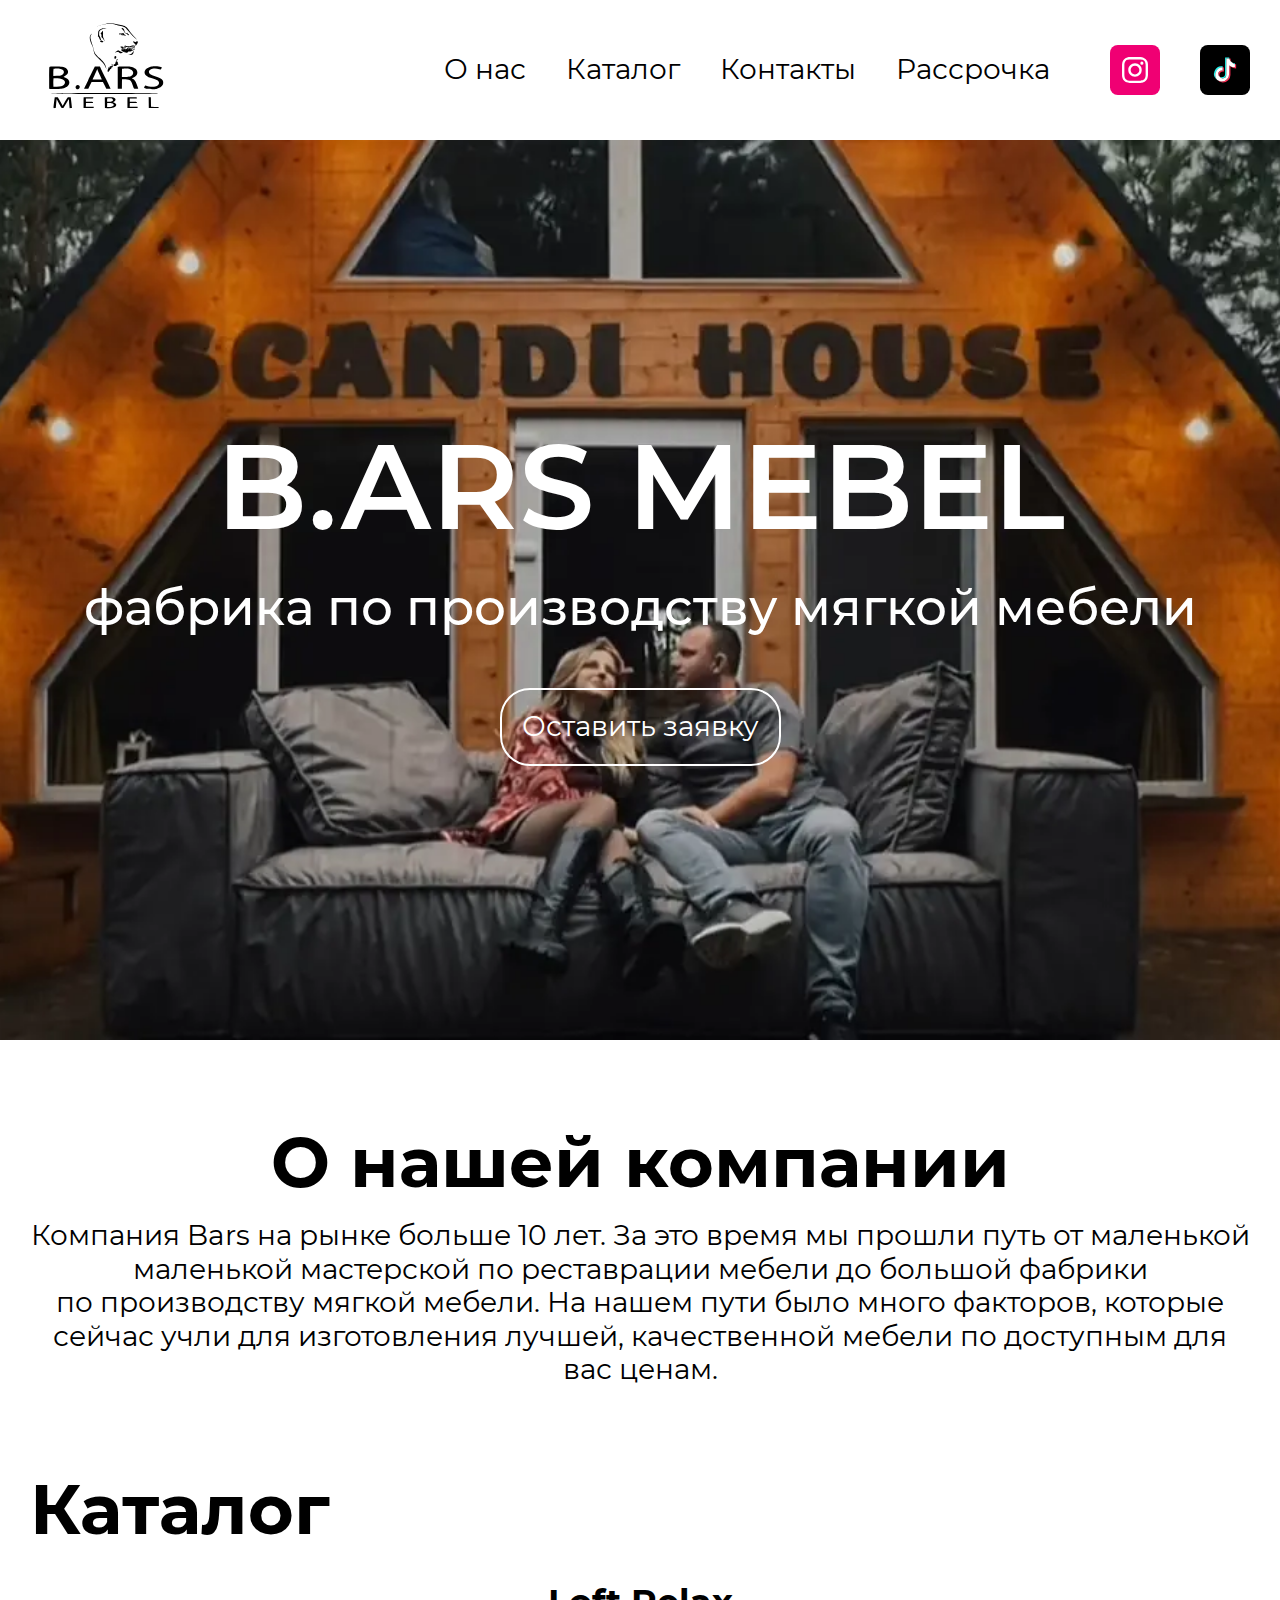
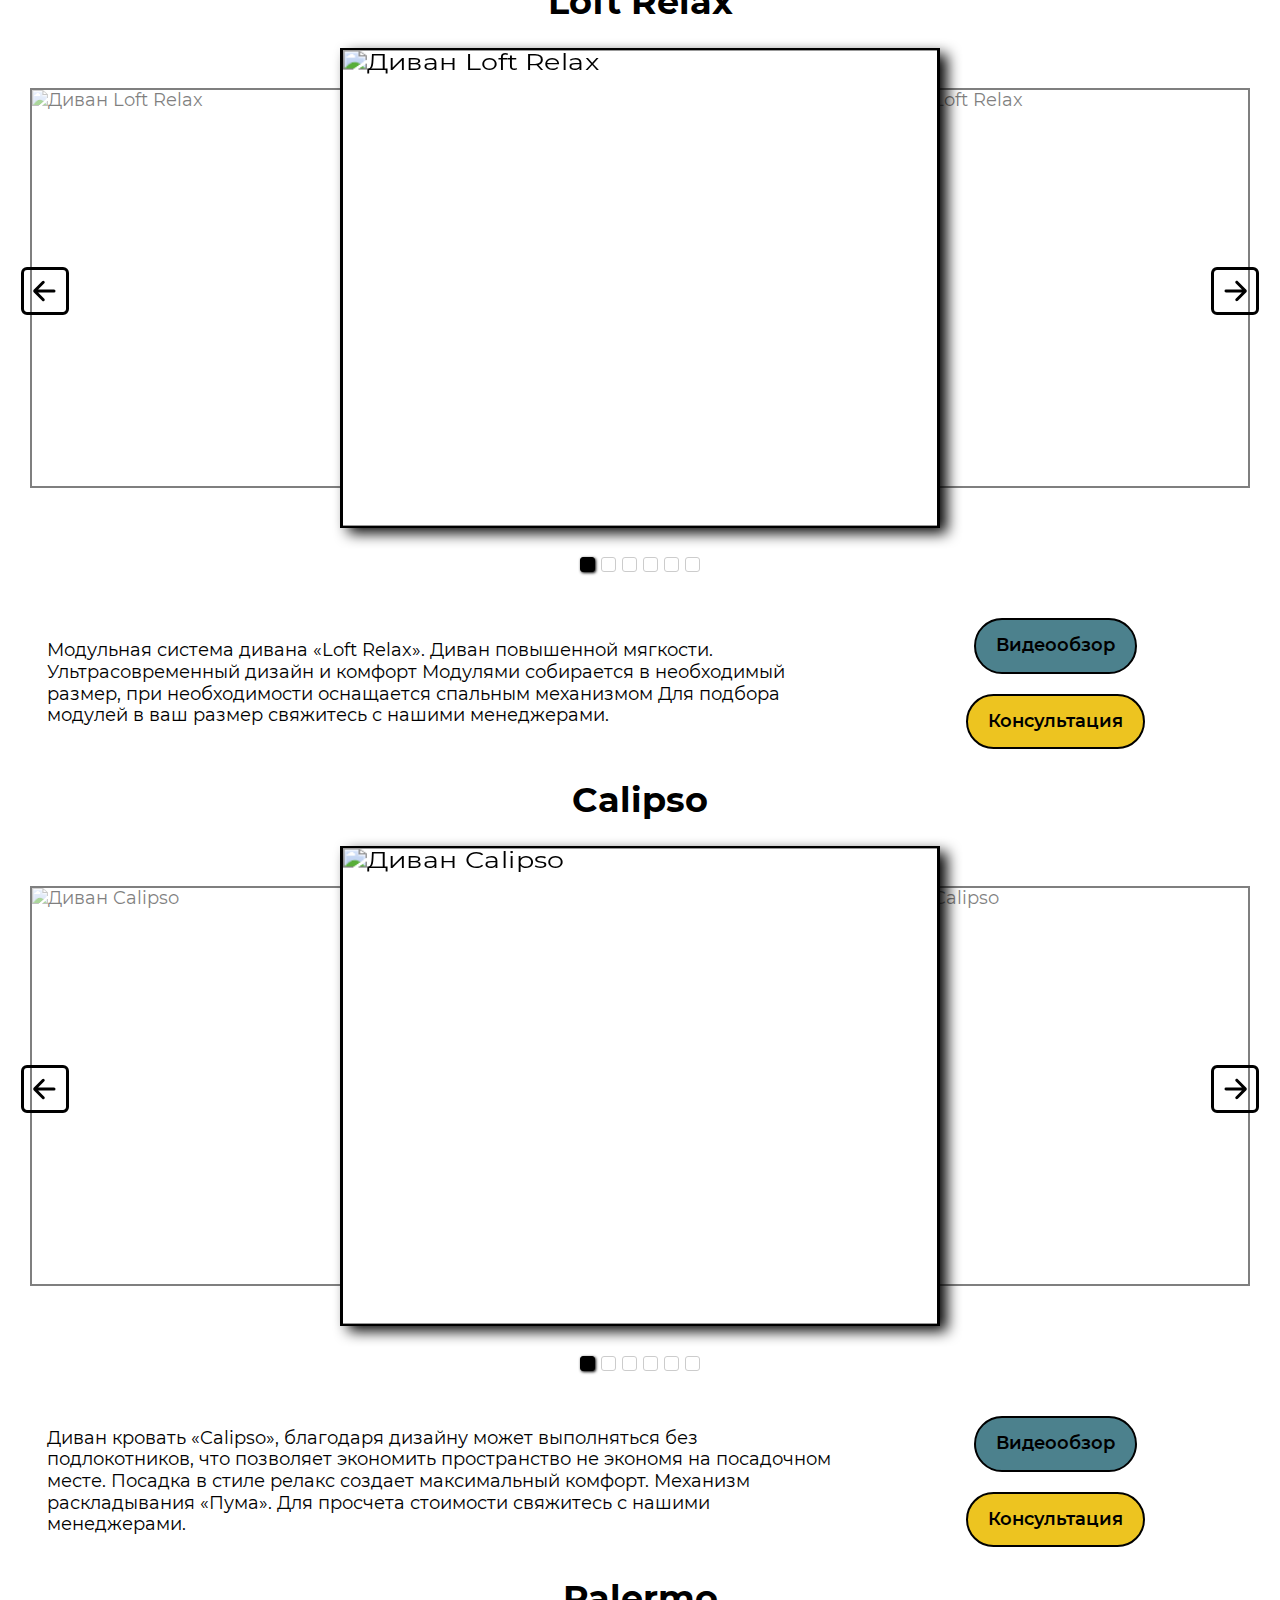
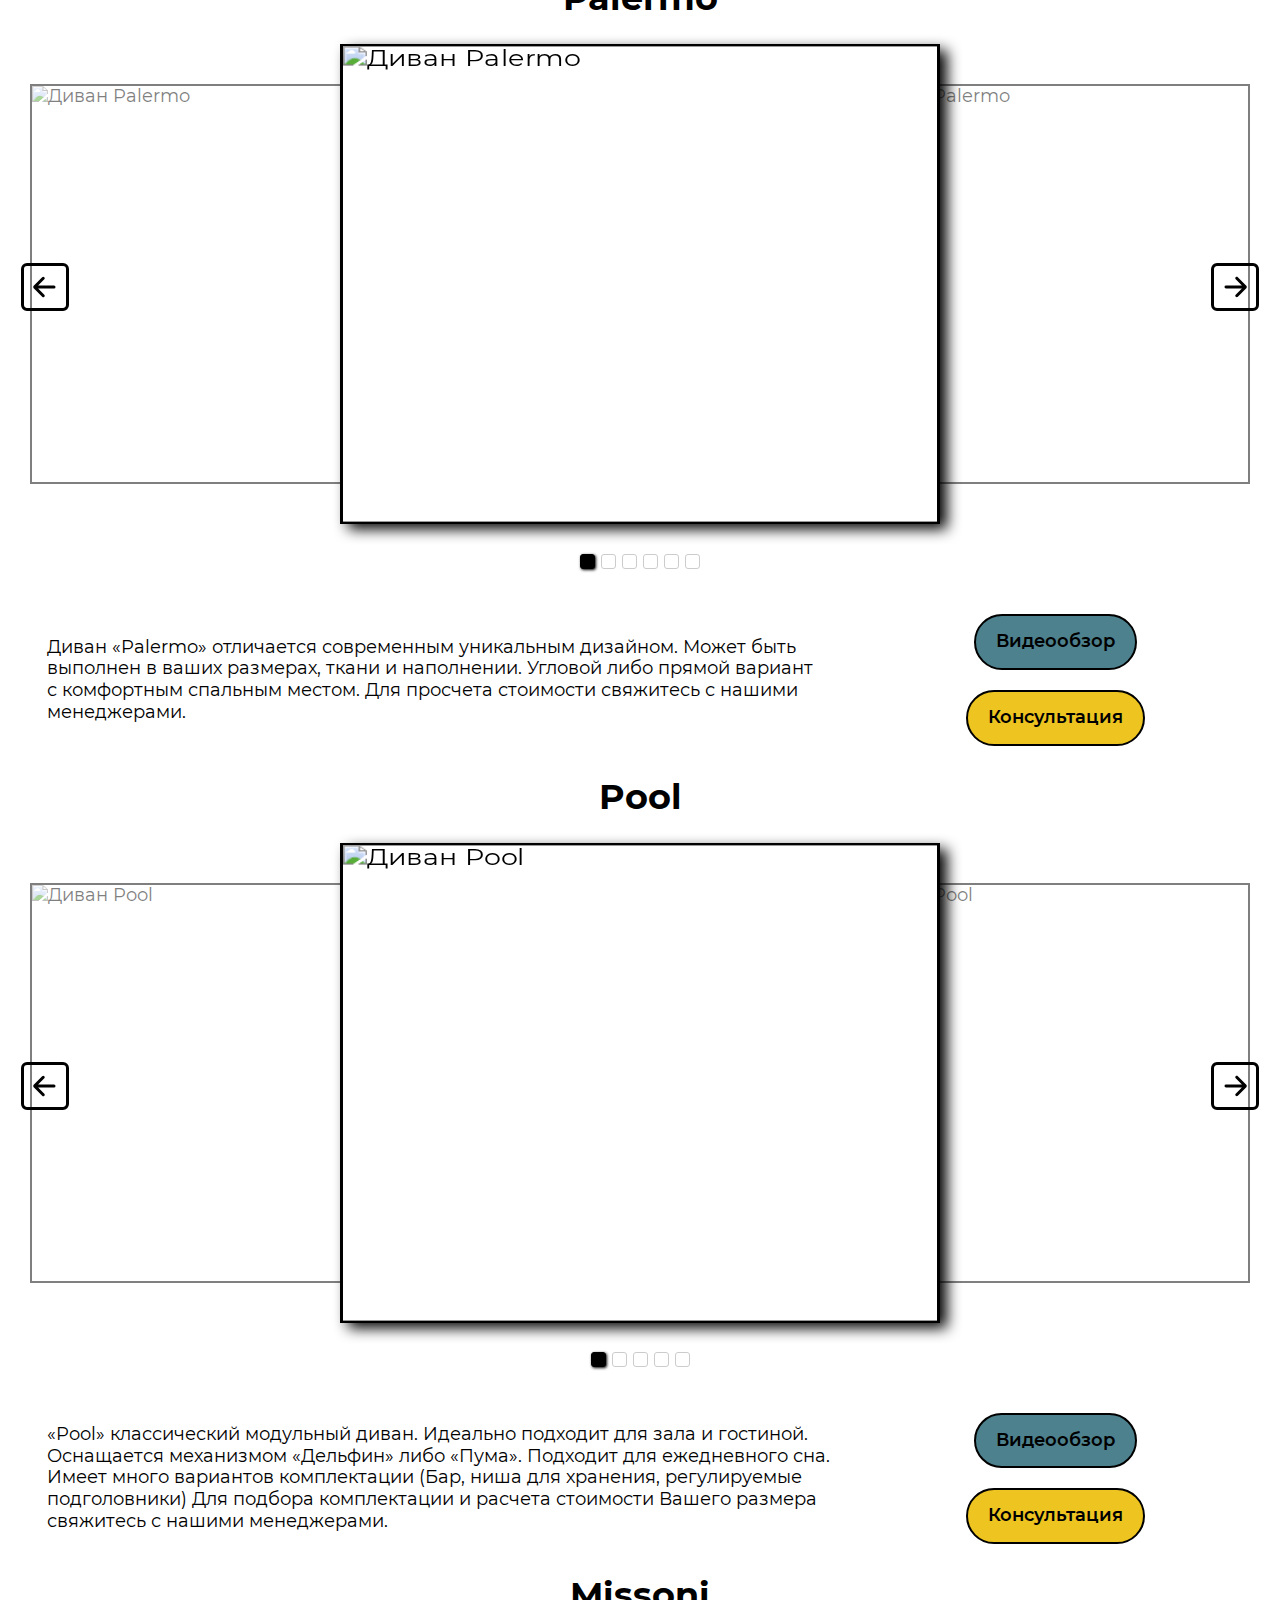
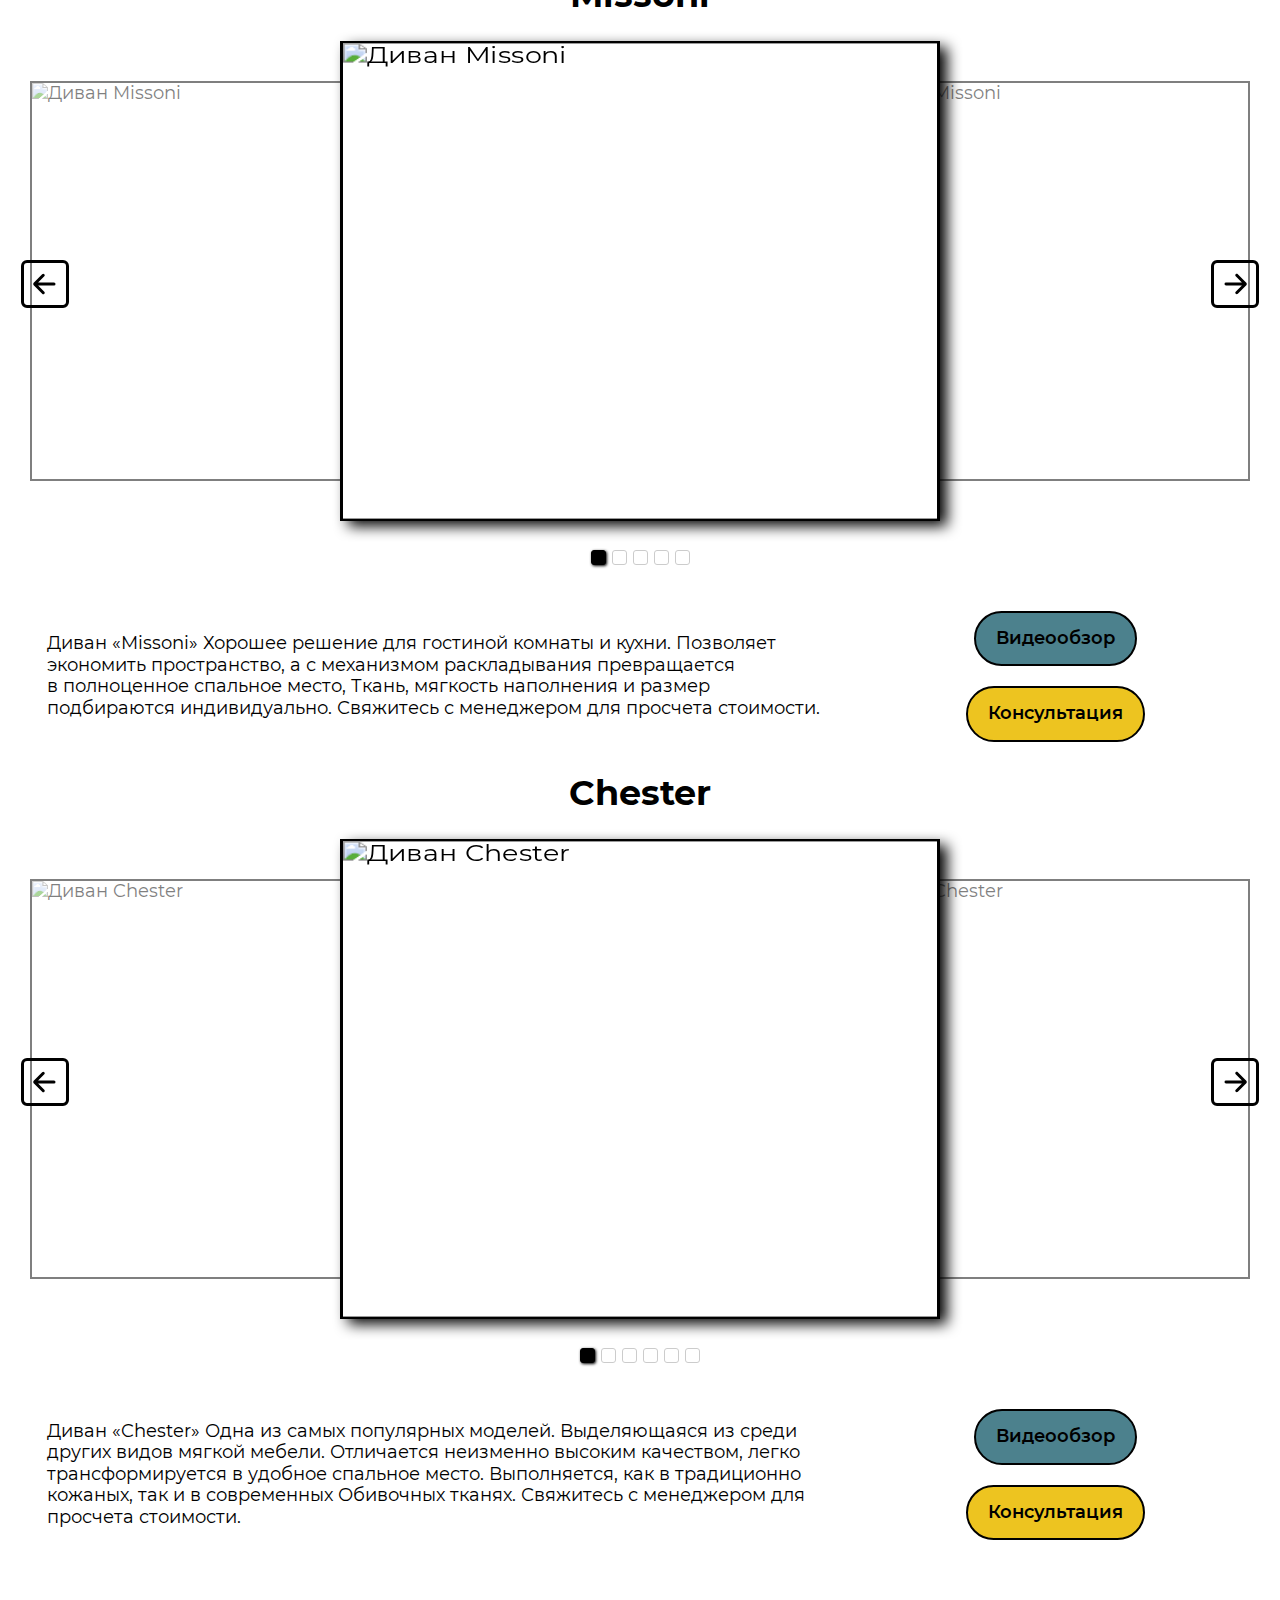
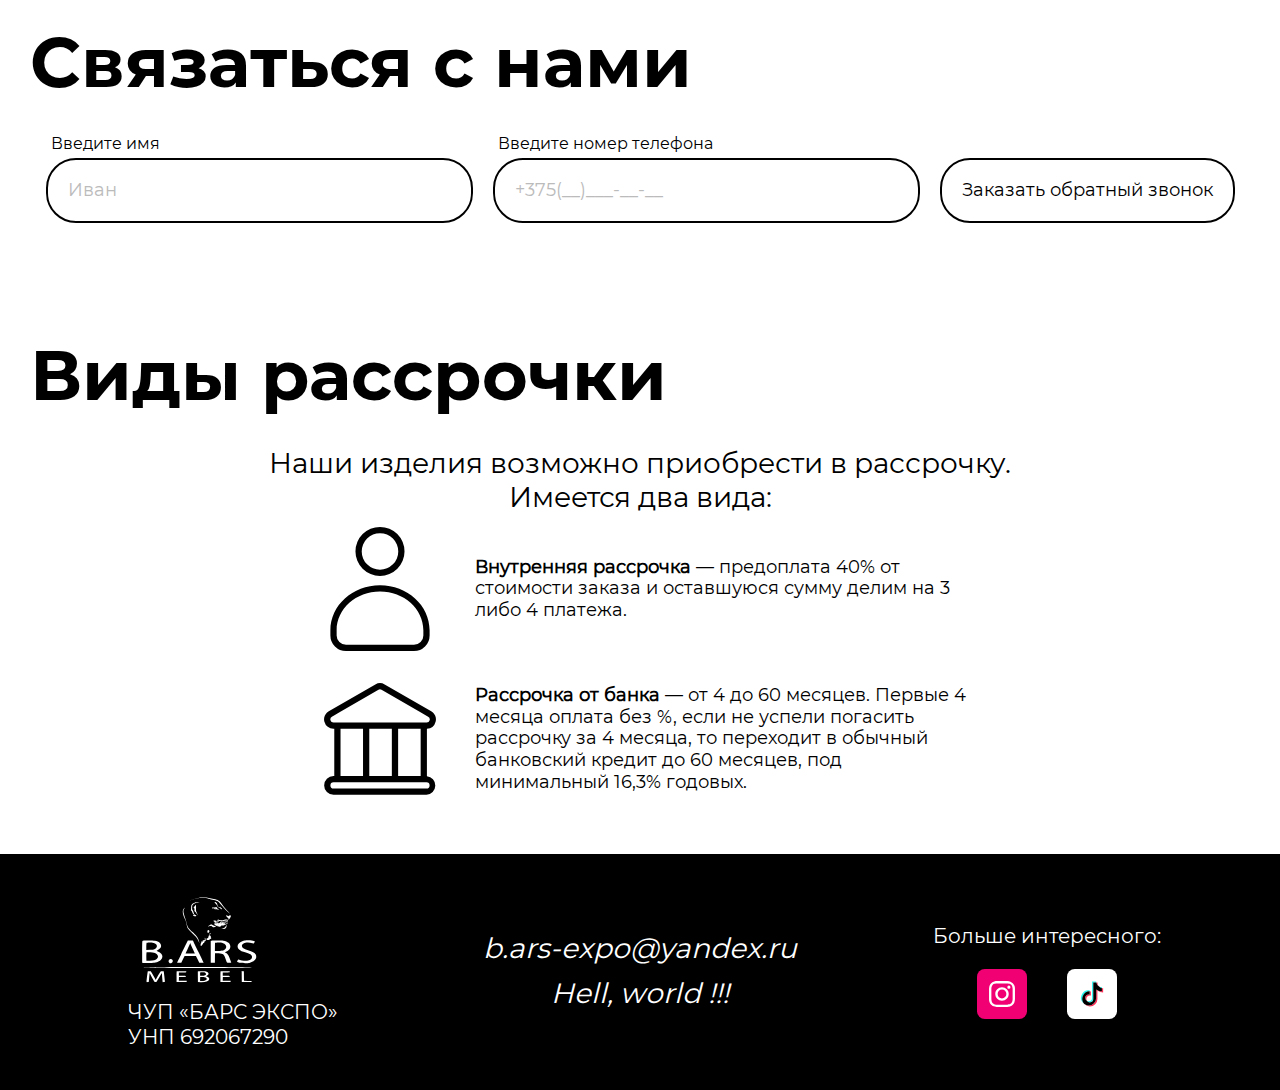
==== commit 5546e9bb: "test1" ====
--- a/index.html
+++ b/index.html
@@ -1 +1,1079 @@
-<!DOCTYPE html><html lang="ru"><head><meta charset="UTF-8"><meta name="viewport" content="width=device-width,initial-scale=1"><meta http-equiv="X-UA-Compatible" content="ie=edge"><!-- ! Название сайта --><title>B.ARS MEBEL — лучшая мебель для твоего комфорта</title><!-- ! Подключаю favicons --><link rel="shortcut icon" href="favicon/favicon.ico" type="image/x-icon"><link rel="apple-touch-icon" sizes="180x180" href="favicon/apple-touch-icon.png"><link rel="icon" type="image/png" sizes="32x32" href="favicon/favicon-32x32.png"><link rel="icon" type="image/png" sizes="16x16" href="favicon/favicon-16x16.png"><link rel="mask-icon" href="favicon/safari-pinned-tab.svg" color="#ffffff"><meta name="msapplication-TileColor" content="#ffffff"><meta name="theme-color" content="#ffffff"><!-- ! Предзагрузка шрифтов --><link rel="preload" href="fonts/Montserrat-Regular.woff2" as="font" type="font/woff2" crossorigin><link rel="preload" href="fonts/Montserrat-Bold.woff2" as="font" type="font/woff2" crossorigin><link rel="preload" href="fonts/Montserrat-Medium.woff2" as="font" type="font/woff2" crossorigin><link rel="preload" href="fonts/Montserrat-SemiBold.woff2" as="font" type="font/woff2" crossorigin><!-- ! Подключение стилей и шрифтов --><link rel="stylesheet" href="css/vendor.css"><link rel="stylesheet" href="css/index.css"><script src="js/main.js" defer="defer"></script></head><body><header class="header"><div class="container header__container"><a href="index.html" class="header__logo" aria-label="главная страница Барс Мебель"><svg class=""><use xlink:href="img/sprite.svg#logo"/></svg></a><nav class="header__navigation"><button class="header__burger burger" aria-label="Меню"><span class="burger__top"></span> <span class="burger__middle"></span> <span class="burger__bottom"></span></button><div class="header__menu"><div class="menu"><ul class="menu__list menu__list_anchors"><li class="menu__item"><a class="menu__link menu__link_text transfer-link" href="#" data-link="about" aria-label="Перейти к разделу О нас">О нас</a></li><li class="menu__item"><a class="menu__link menu__link_text transfer-link" href="#" data-link="products" aria-label="Перейти к разделу Каталог">Каталог</a></li><li class="menu__item"><a class="menu__link menu__link_text transfer-link" href="#" data-link="contacts" aria-label="Перейти к разделу Контакты">Контакты</a></li><li class="menu__item"><a class="menu__link menu__link_text transfer-link" href="#" data-link="installment" aria-label="Перейти к разделу Рассрочка">Рассрочка</a></li></ul><ul class="menu__list social"><li class="menu__item social__menu-item"><a href="https://instagram.com/bars_mebel_belarus?igshid=MW1id3pxZXA2eHZpZw==" target="_blank" class="menu__link social__link social__link_instagram" aria-label="Перейти к нашему instagram"><svg class=""><use xlink:href="img/sprite.svg#instagram"/></svg></a></li><li class="menu__item social__menu-item"><a href="https://www.tiktok.com/@bars_mebel_belarus" target="_blank" class="menu__link social__link social__link_tiktok" aria-label="Перейти к нашему tiktok"><svg class="tiktok-desktop"><use xlink:href="img/sprite.svg#tiktok"/></svg> <svg class="tiktok-mobile"><use xlink:href="img/sprite.svg#tiktok-white"/></svg></a></li></ul></div></div></nav></div></header><main class="main"><section class="hero"><div class="hero__container"><div class="hero__content lazyload"><h1 class="hero__title">B.ARS MEBEL</h1><p class="hero__descr">фабрика по производству мягкой мебели</p><a href="#" data-link="contacts" class="hero__link transfer-link" aria-label="Перейти к разделу о Контакты">Оставить заявку</a></div><video autoplay playsinline muted loop preload="auto" class="hero__video"><source class="video-mobile" src="herovideo-mobile.mp4"><source class="video-desktop" src="herovideo-desktop.mp4"></video></div></section><section class="about" id="about"><div class="container about__container"><h2 class="about__title section-title">О нашей компании</h2><p class="about__descr">Компания Bars на рынке больше 10 лет. За это время мы прошли путь от маленькой маленькой мастерской по реставрации мебели до большой фабрики по производству мягкой мебели. На нашем пути было много факторов, которые сейчас учли для изготовления лучшей, качественной мебели по доступным для вас ценам.</p></div></section><section class="products" id="products"><div class="container"><h2 class="products__title section-title">Каталог</h2><!-- Loft Relax --><div class="product"><h3 class="product__title">Loft Relax</h3><div class="product__wrap-swiper-content"><div class="swiper product__swiper swiper-no-swiping"><div class="swiper-wrapper product__swiper-wrapper"><div class="swiper-slide product__swiper-slide"><picture class="product__slide-img"><source data-srcset="./img/loftrelax1.webp" srcset="#" type="image/webp" class="lazyload"><img class="product__slide-img lazyload" data-src="img/loftrelax1.png" src="#" alt="Диван Loft Relax"></picture></div><div class="swiper-slide product__swiper-slide"><picture class="product__slide-img"><source data-srcset="./img/loftrelax2.webp" srcset="#" type="image/webp" class="lazyload"><img class="product__slide-img lazyload" data-src="./img/loftrelax2.jpg" src="#" alt="Диван Loft Relax"></picture></div><div class="swiper-slide product__swiper-slide"><picture class="product__slide-img"><source data-srcset="./img/loftrelax3.webp" srcset="#" type="image/webp" class="lazyload"><img class="product__slide-img lazyload" data-src="img/loftrelax3.jpg" src="#" alt="Диван Loft Relax"></picture></div><div class="swiper-slide product__swiper-slide"><picture class="product__slide-img"><source data-srcset="./img/loftrelax4.webp" srcset="#" type="image/webp" class="lazyload"><img class="product__slide-img lazyload" data-src="img/loftrelax4.jpg" src="#" alt="Диван Loft Relax"></picture></div><div class="swiper-slide product__swiper-slide"><picture class="product__slide-img"><source data-srcset="./img/loftrelax5.webp" srcset="#" type="image/webp" class="lazyload"><img class="product__slide-img lazyload" data-src="img/loftrelax5.jpg" src="#" alt="Диван Loft Relax"></picture></div><div class="swiper-slide product__swiper-slide"><picture class="product__slide-img"><source data-srcset="./img/loftrelax6.webp" srcset="#" type="image/webp" class="lazyload"><img class="product__slide-img lazyload" data-src="img/loftrelax6.jpg" src="#" alt="Диван Loft Relax"></picture></div></div><button aria-label="Кнопка назад" class="swiper-button-prev product__swiper-button button-prev"><svg class=""><use xlink:href="img/sprite.svg#arrow"/></svg></button> <button aria-label="Кнопка вперед" class="swiper-button-next product__swiper-button button-next"><svg class=""><use xlink:href="img/sprite.svg#arrow"/></svg></button><div class="swiper-pagination product__pagination"></div></div></div><div class="product__content"><p class="product__descr">Модульная система дивана «Loft Relax». Диван повышенной мягкости. Ультрасовременный дизайн и комфорт Модулями собирается в необходимый размер, при необходимости оснащается спальным механизмом Для подбора модулей в ваш размер свяжитесь с нашими менеджерами.</p><div class="product__buttons"><a class="product__link product__review" href="https://www.instagram.com/reel/CzI1ojXN6NC/?igshid=MzRlODBiNWFlZA==" target="_blank" aria-label="Перейти к видеообзору">Видеообзор </a><a class="product__link product__consultation transfer-link" href="#" data-link="contacts" aria-label="Оставить заявку на консультацию">Консультация</a></div></div></div><!-- Calipso --><div class="product"><h3 class="product__title">Calipso</h3><div class="product__wrap-swiper-content"><div class="swiper product__swiper swiper-no-swiping"><div class="swiper-wrapper product__swiper-wrapper"><div class="swiper-slide product__swiper-slide"><picture class="product__slide-img"><source data-srcset="./img/calipso1.webp" srcset="#" type="image/webp" class="lazyload"><img class="product__slide-img lazyload" data-src="./img/calipso1.jpg" src="#" alt="Диван Calipso"></picture></div><div class="swiper-slide product__swiper-slide"><picture class="product__slide-img"><source data-srcset="./img/calipso2.webp" srcset="#" type="image/webp" class="lazyload"><img class="product__slide-img lazyload" data-src="./img/calipso2.jpg" src="#" alt="Диван Calipso"></picture></div><div class="swiper-slide product__swiper-slide"><picture class="product__slide-img"><source data-srcset="./img/calipso3.webp" srcset="#" type="image/webp" class="lazyload"><img class="product__slide-img lazyload" data-src="./img/calipso3.jpg" src="#" alt="Диван Calipso"></picture></div><div class="swiper-slide product__swiper-slide"><picture class="product__slide-img"><source data-srcset="./img/calipso4.webp" srcset="#" type="image/webp" class="lazyload"><img class="product__slide-img lazyload" data-src="./img/calipso4.jpg" src="#" alt="Диван Calipso"></picture></div><div class="swiper-slide product__swiper-slide"><picture class="product__slide-img"><source data-srcset="./img/calipso5.webp" srcset="#" type="image/webp" class="lazyload"><img class="product__slide-img lazyload" data-src="./img/calipso5.jpg" src="#" alt="Диван Calipso"></picture></div><div class="swiper-slide product__swiper-slide"><picture class="product__slide-img"><source data-srcset="./img/calipso6.webp" srcset="#" type="image/webp" class="lazyload"><img class="product__slide-img lazyload" data-src="./img/calipso6.jpg" src="#" alt="Диван Calipso"></picture></div></div><button aria-label="Кнопка назад" class="swiper-button-prev product__swiper-button button-prev"><svg class=""><use xlink:href="img/sprite.svg#arrow"/></svg></button> <button aria-label="Кнопка вперед" class="swiper-button-next product__swiper-button button-next"><svg class=""><use xlink:href="img/sprite.svg#arrow"/></svg></button><div class="swiper-pagination product__pagination"></div></div></div><div class="product__content"><p class="product__descr">Диван кровать «Calipso», благодаря дизайну может выполняться без подлокотников, что позволяет экономить пространство не экономя на посадочном месте. Посадка в стиле релакс создает максимальный комфорт. Механизм раскладывания «Пума». Для просчета стоимости свяжитесь с нашими менеджерами.</p><div class="product__buttons"><a class="product__link product__review" href="https://www.instagram.com/reel/CyiKDfKtESv/?igshid=MzRlODBiNWFlZA==" target="_blank" aria-label="Перейти к видеообзору">Видеообзор </a><a class="product__link product__consultation transfer-link" href="#" data-link="contacts" aria-label="Оставить заявку на консультацию">Консультация</a></div></div></div><!-- Palermo --><div class="product"><h3 class="product__title">Palermo</h3><div class="product__wrap-swiper-content"><div class="swiper product__swiper swiper-no-swiping"><div class="swiper-wrapper product__swiper-wrapper"><div class="swiper-slide product__swiper-slide"><picture class="product__slide-img"><source data-srcset="./img/palermo1.webp" srcset="#" type="image/webp" class="lazyload"><img class="product__slide-img lazyload" data-src="./img/palermo1.jpg" src="#" alt="Диван Palermo"></picture></div><div class="swiper-slide product__swiper-slide"><picture class="product__slide-img"><source data-srcset="./img/palermo2.webp" srcset="#" type="image/webp" class="lazyload"><img class="product__slide-img lazyload" data-src="./img/palermo2.jpg" src="#" alt="Диван Palermo"></picture></div><div class="swiper-slide product__swiper-slide"><picture class="product__slide-img"><source data-srcset="./img/palermo3.webp" srcset="#" type="image/webp" class="lazyload"><img class="product__slide-img lazyload" data-src="./img/palermo3.jpg" src="#" alt="Диван Palermo"></picture></div><div class="swiper-slide product__swiper-slide"><picture class="product__slide-img"><source data-srcset="./img/palermo4.webp" srcset="#" type="image/webp" class="lazyload"><img class="product__slide-img lazyload" data-src="./img/palermo4.jpg" src="#" alt="Диван Palermo"></picture></div><div class="swiper-slide product__swiper-slide"><picture class="product__slide-img"><source data-srcset="./img/palermo5.webp" srcset="#" type="image/webp" class="lazyload"><img class="product__slide-img lazyload" data-src="./img/palermo5.jpg" src="#" alt="Диван Palermo"></picture></div><div class="swiper-slide product__swiper-slide"><picture class="product__slide-img"><source data-srcset="./img/palermo6.webp" srcset="#" type="image/webp" class="lazyload"><img class="product__slide-img lazyload" data-src="./img/palermo6.jpg" src="#" alt="Диван Palermo"></picture></div></div><button aria-label="Кнопка назад" class="swiper-button-prev product__swiper-button button-prev"><svg class=""><use xlink:href="img/sprite.svg#arrow"/></svg></button> <button aria-label="Кнопка вперед" class="swiper-button-next product__swiper-button button-next"><svg class=""><use xlink:href="img/sprite.svg#arrow"/></svg></button><div class="swiper-pagination product__pagination"></div></div></div><div class="product__content"><p class="product__descr">Диван «Palermo» отличается современным уникальным дизайном. Может быть выполнен в ваших размерах, ткани и наполнении. Угловой либо прямой вариант с комфортным спальным местом. Для просчета стоимости свяжитесь с нашими менеджерами.</p><div class="product__buttons"><a class="product__link product__review" href="https://www.instagram.com/reel/Cu7I3kusRgL/?igshid=MzRlODBiNWFlZA==" target="_blank" aria-label="Перейти к видеообзору">Видеообзор </a><a class="product__link product__consultation transfer-link" href="#" data-link="contacts" aria-label="Оставить заявку на консультацию">Консультация</a></div></div></div><!-- Pool --><div class="product"><h3 class="product__title">Pool</h3><div class="product__wrap-swiper-content"><div class="swiper product__swiper swiper-no-swiping"><div class="swiper-wrapper product__swiper-wrapper"><div class="swiper-slide product__swiper-slide"><picture class="product__slide-img"><source data-srcset="./img/pool1.webp" srcset="#" type="image/webp" class="lazyload"><img class="product__slide-img lazyload" data-src="./img/pool1.jpg" src="#" alt="Диван Pool"></picture></div><div class="swiper-slide product__swiper-slide"><picture class="product__slide-img"><source data-srcset="./img/pool2.webp" srcset="#" type="image/webp" class="lazyload"><img class="product__slide-img lazyload" data-src="./img/pool2.jpg" src="#" alt="Диван Pool"></picture></div><div class="swiper-slide product__swiper-slide"><picture class="product__slide-img"><source data-srcset="./img/pool3.webp" srcset="#" type="image/webp" class="lazyload"><img class="product__slide-img lazyload" data-src="./img/pool3.jpg" src="#" alt="Диван Pool"></picture></div><div class="swiper-slide product__swiper-slide"><picture class="product__slide-img"><source data-srcset="./img/pool4.webp" srcset="#" type="image/webp" class="lazyload"><img class="product__slide-img lazyload" data-src="./img/pool4.jpg" src="#" alt="Диван Pool"></picture></div><div class="swiper-slide product__swiper-slide"><picture class="product__slide-img"><source data-srcset="./img/pool5.webp" srcset="#" type="image/webp" class="lazyload"><img class="product__slide-img lazyload" data-src="./img/pool5.jpg" src="#" alt="Диван Pool"></picture></div></div><button aria-label="Кнопка назад" class="swiper-button-prev product__swiper-button button-prev"><svg class=""><use xlink:href="img/sprite.svg#arrow"/></svg></button> <button aria-label="Кнопка вперед" class="swiper-button-next product__swiper-button button-next"><svg class=""><use xlink:href="img/sprite.svg#arrow"/></svg></button><div class="swiper-pagination product__pagination"></div></div></div><div class="product__content"><p class="product__descr">«Pool» классический модульный диван. Идеально подходит для зала и гостиной. Оснащается механизмом «Дельфин» либо «Пума». Подходит для ежедневного сна. Имеет много вариантов комплектации (Бар, ниша для хранения, регулируемые подголовники) Для подбора комплектации и расчета стоимости Вашего размера свяжитесь с нашими менеджерами.</p><div class="product__buttons"><a class="product__link product__review" href="https://www.instagram.com/reel/CzgFf_PNHe9/?igshid=MzRlODBiNWFlZA==" target="_blank" aria-label="Перейти к видеообзору">Видеообзор </a><a class="product__link product__consultation transfer-link" href="#" data-link="contacts" aria-label="Оставить заявку на консультацию">Консультация</a></div></div></div><!-- Missoni --><div class="product"><h3 class="product__title">Missoni</h3><div class="product__wrap-swiper-content"><div class="swiper product__swiper swiper-no-swiping"><div class="swiper-wrapper product__swiper-wrapper"><div class="swiper-slide product__swiper-slide"><picture class="product__slide-img"><source data-srcset="./img/missoni1.webp" srcset="#" type="image/webp" class="lazyload"><img class="product__slide-img lazyload" data-src="./img/missoni1.png" src="#" alt="Диван Missoni"></picture></div><div class="swiper-slide product__swiper-slide"><picture class="product__slide-img"><source data-srcset="./img/missoni2.webp" srcset="#" type="image/webp" class="lazyload"><img class="product__slide-img lazyload" data-src="./img/missoni2.png" src="#" alt="Диван Missoni"></picture></div><div class="swiper-slide product__swiper-slide"><picture class="product__slide-img"><source data-srcset="./img/missoni3.webp" srcset="#" type="image/webp" class="lazyload"><img class="product__slide-img lazyload" data-src="./img/missoni3.jpg" src="#" alt="Диван Missoni"></picture></div><div class="swiper-slide product__swiper-slide"><picture class="product__slide-img"><source data-srcset="./img/missoni4.webp" srcset="#" type="image/webp" class="lazyload"><img class="product__slide-img lazyload" data-src="./img/missoni4.jpg" src="#" alt="Диван Missoni"></picture></div><div class="swiper-slide product__swiper-slide"><picture class="product__slide-img"><source data-srcset="./img/missoni5.webp" srcset="#" type="image/webp" class="lazyload"><img class="product__slide-img lazyload" data-src="./img/missoni5.jpg" src="#" alt="Диван Missoni"></picture></div></div><button aria-label="Кнопка назад" class="swiper-button-prev product__swiper-button button-prev"><svg class=""><use xlink:href="img/sprite.svg#arrow"/></svg></button> <button aria-label="Кнопка вперед" class="swiper-button-next product__swiper-button button-next"><svg class=""><use xlink:href="img/sprite.svg#arrow"/></svg></button><div class="swiper-pagination product__pagination"></div></div></div><div class="product__content"><p class="product__descr">Диван «Missoni» Хорошее решение для гостиной комнаты и кухни. Позволяет экономить пространство, а с механизмом раскладывания превращается в полноценное спальное место, Ткань, мягкость наполнения и размер подбираются индивидуально. Свяжитесь с менеджером для просчета стоимости.</p><div class="product__buttons"><a class="product__link product__review" href="https://www.instagram.com/reel/CvULUrpJ7wA/?igshid=MzRlODBiNWFlZA==" target="_blank" aria-label="Перейти к видеообзору">Видеообзор </a><a class="product__link product__consultation transfer-link" href="#" data-link="contacts" aria-label="Оставить заявку на консультацию">Консультация</a></div></div></div><!-- Chester --><div class="product"><h3 class="product__title">Chester</h3><div class="product__wrap-swiper-content"><div class="swiper product__swiper swiper-no-swiping"><div class="swiper-wrapper product__swiper-wrapper"><div class="swiper-slide product__swiper-slide"><picture class="product__slide-img"><source data-srcset="./img/chester1.webp" srcset="#" type="image/webp" class="lazyload"><img class="product__slide-img lazyload" data-src="./img/chester1.png" src="#" alt="Диван Chester"></picture></div><div class="swiper-slide product__swiper-slide"><picture class="product__slide-img"><source data-srcset="./img/chester2.webp" srcset="#" type="image/webp" class="lazyload"><img class="product__slide-img lazyload" data-src="./img/chester2.jpg" src="#" alt="Диван Chester"></picture></div><div class="swiper-slide product__swiper-slide"><picture class="product__slide-img"><source data-srcset="./img/chester3.webp" srcset="#" type="image/webp" class="lazyload"><img class="product__slide-img lazyload" data-src="./img/chester3.jpg" src="#" alt="Диван Chester"></picture></div><div class="swiper-slide product__swiper-slide"><picture class="product__slide-img"><source data-srcset="./img/chester4.webp" srcset="#" type="image/webp" class="lazyload"><img class="product__slide-img lazyload" data-src="./img/chester4.jpg" src="#" alt="Диван Chester"></picture></div><div class="swiper-slide product__swiper-slide"><picture class="product__slide-img"><source data-srcset="./img/chester5.webp" srcset="#" type="image/webp" class="lazyload"><img class="product__slide-img lazyload" data-src="./img/chester5.jpg" src="#" alt="Диван Chester"></picture></div><div class="swiper-slide product__swiper-slide"><picture class="product__slide-img"><source data-srcset="./img/chester6.webp" srcset="#" type="image/webp" class="lazyload"><img class="product__slide-img lazyload" data-src="./img/chester6.jpg" src="#" alt="Диван Chester"></picture></div></div><button aria-label="Кнопка назад" class="swiper-button-prev product__swiper-button button-prev"><svg class=""><use xlink:href="img/sprite.svg#arrow"/></svg></button> <button aria-label="Кнопка вперед" class="swiper-button-next product__swiper-button button-next"><svg class=""><use xlink:href="img/sprite.svg#arrow"/></svg></button><div class="swiper-pagination product__pagination"></div></div></div><div class="product__content"><p class="product__descr">Диван «Chester» Одна из самых популярных моделей. Выделяющаяся из среди других видов мягкой мебели. Отличается неизменно высоким качеством, легко трансформируется в удобное спальное место. Выполняется, как в традиционно кожаных, так и в современных Обивочных тканях. Свяжитесь с менеджером для просчета стоимости.</p><div class="product__buttons"><a class="product__link product__review" href="#!" target="_blank" aria-label="Перейти к видеообзору">Видеообзор </a><a class="product__link product__consultation transfer-link" href="#" data-link="contacts" aria-label="Оставить заявку на консультацию">Консультация</a></div></div></div></div></section><section class="contacts" id="contacts"><div class="container"><h2 class="contacts__title section-title">Связаться с нами</h2><form class="contacts__form form"><div class="form__label-wrap"><label class="form__label" for="name">Введите имя</label> <input class="form__input" type="text" id="name" name="name" aria-label="Введите ваше имя" placeholder="Иван"></div><div class="form__label-wrap"><label class="form__label" for="tel">Введите номер телефона</label> <input class="form__input" type="tel" id="tel" name="tel" aria-label="Введите ваш мобильный телефон" placeholder="+375(__)___-__-__"></div><button class="form__submit" type="submit" aria-label="Заказать обратный звонок">Заказать обратный звонок</button><div class="contacts__error"></div></form></div></section><section class="installment" id="installment"><div class="container"><h2 class="installment__title section-title">Виды рассрочки</h2><p class="installment__descr">Наши изделия возможно приобрести в рассрочку.<br>Имеется два вида:</p><div class="installment__wrap-content"><div class="installment__content"><svg class="installment__content-svg"><use xlink:href="img/sprite.svg#company"/></svg><p class="installment__content-descr"><strong>Внутренняя рассрочка</strong> — предоплата 40% от стоимости заказа и оставшуюся сумму делим на 3 либо 4 платежа.</p></div><div class="installment__content"><svg class="installment__content-svg"><use xlink:href="img/sprite.svg#bank"/></svg><p class="installment__content-descr"><strong>Рассрочка от банка</strong> — от 4 до 60 месяцев. Первые 4 месяца оплата без %, если не успели погасить рассрочку за 4 месяца, то переходит в обычный банковский кредит до 60 месяцев, под минимальный 16,3% годовых.</p></div></div></div></section></main><footer class="footer"><div class="container footer__container"><address class="footer__contacts"><a href="mailto:b.ars-expo@yandex.ru" class="footer__item footer__item-mail" aria-label="Почта b.ars-expo@yandex.ru">b.ars-expo@yandex.ru </a><a href="tel:+375291315500" class="footer__item footer__item-phone" aria-label="Телефон +375(29) 131 55 00">+375(29) 131 55 00</a></address><div class="footer__social"><p class="footer__social-more footer__item">Больше интересного:</p><ul class="footer__social-list social"><li class="footer__social-item social__item social__item_footer"><a href="https://instagram.com/bars_mebel_belarus?igshid=MW1id3pxZXA2eHZpZw==" target="_blank" class="social__link social__link_footer social__link_instagram" aria-label="Перейти к instagram"><svg class=""><use xlink:href="img/sprite.svg#instagram"/></svg></a></li><li class="footer__social-item social__item social__item_footer"><a href="https://www.tiktok.com/@bars_mebel_belarus" target="_blank" class="social__link social__link_footer social__link_tiktok" aria-label="Перейти к tiktok"><svg class=""><use xlink:href="img/sprite.svg#tiktok-white"/></svg></a></li></ul></div><div class="footer__logo-content"><svg class="footer__logo"><use xlink:href="img/sprite.svg#logoWhite"/></svg><ul class="footer__logo-list"><li class="footer__item footer__logo-item">ЧУП «БАРС ЭКСПО»</li><li class="footer__item footer__logo-item">УНП 692067290</li></ul></div></div></footer></body></html>+<!DOCTYPE html>
+<html lang="ru">
+	<head>
+		<meta charset="UTF-8" />
+		<meta name="viewport" content="width=device-width,initial-scale=1" />
+		<meta http-equiv="X-UA-Compatible" content="ie=edge" />
+		<!-- ! Название сайта -->
+		<title>B.ARS MEBEL — лучшая мебель для твоего комфорта</title>
+		<!-- ! Подключаю favicons -->
+		<link rel="shortcut icon" href="favicon/favicon.ico" type="image/x-icon" />
+		<link
+			rel="apple-touch-icon"
+			sizes="180x180"
+			href="favicon/apple-touch-icon.png"
+		/>
+		<link
+			rel="icon"
+			type="image/png"
+			sizes="32x32"
+			href="favicon/favicon-32x32.png"
+		/>
+		<link
+			rel="icon"
+			type="image/png"
+			sizes="16x16"
+			href="favicon/favicon-16x16.png"
+		/>
+		<link
+			rel="mask-icon"
+			href="favicon/safari-pinned-tab.svg"
+			color="#ffffff"
+		/>
+		<meta name="msapplication-TileColor" content="#ffffff" />
+		<meta name="theme-color" content="#ffffff" />
+		<!-- ! Предзагрузка шрифтов -->
+		<link
+			rel="preload"
+			href="fonts/Montserrat-Regular.woff2"
+			as="font"
+			type="font/woff2"
+			crossorigin
+		/>
+		<link
+			rel="preload"
+			href="fonts/Montserrat-Bold.woff2"
+			as="font"
+			type="font/woff2"
+			crossorigin
+		/>
+		<link
+			rel="preload"
+			href="fonts/Montserrat-Medium.woff2"
+			as="font"
+			type="font/woff2"
+			crossorigin
+		/>
+		<link
+			rel="preload"
+			href="fonts/Montserrat-SemiBold.woff2"
+			as="font"
+			type="font/woff2"
+			crossorigin
+		/>
+		<!-- ! Подключение стилей и шрифтов -->
+		<link rel="stylesheet" href="css/vendor.css" />
+		<link rel="stylesheet" href="css/index.css" />
+		<script src="js/main.js" defer="defer"></script>
+	</head>
+	<body>
+		<header class="header">
+			<div class="container header__container">
+				<a
+					href="index.html"
+					class="header__logo"
+					aria-label="главная страница Барс Мебель"
+					><svg class=""><use xlink:href="img/sprite.svg#logo" /></svg
+				></a>
+				<nav class="header__navigation">
+					<button class="header__burger burger" aria-label="Меню">
+						<span class="burger__top"></span>
+						<span class="burger__middle"></span>
+						<span class="burger__bottom"></span>
+					</button>
+					<div class="header__menu">
+						<div class="menu">
+							<ul class="menu__list menu__list_anchors">
+								<li class="menu__item">
+									<a
+										class="menu__link menu__link_text transfer-link"
+										href="#"
+										data-link="about"
+										aria-label="Перейти к разделу О нас"
+										>О нас</a
+									>
+								</li>
+								<li class="menu__item">
+									<a
+										class="menu__link menu__link_text transfer-link"
+										href="#"
+										data-link="products"
+										aria-label="Перейти к разделу Каталог"
+										>Каталог</a
+									>
+								</li>
+								<li class="menu__item">
+									<a
+										class="menu__link menu__link_text transfer-link"
+										href="#"
+										data-link="contacts"
+										aria-label="Перейти к разделу Контакты"
+										>Контакты</a
+									>
+								</li>
+								<li class="menu__item">
+									<a
+										class="menu__link menu__link_text transfer-link"
+										href="#"
+										data-link="installment"
+										aria-label="Перейти к разделу Рассрочка"
+										>Рассрочка</a
+									>
+								</li>
+							</ul>
+							<ul class="menu__list social">
+								<li class="menu__item social__menu-item">
+									<a
+										href="https://instagram.com/bars_mebel_belarus?igshid=MW1id3pxZXA2eHZpZw=="
+										target="_blank"
+										class="menu__link social__link social__link_instagram"
+										aria-label="Перейти к нашему instagram"
+										><svg class="">
+											<use xlink:href="img/sprite.svg#instagram" /></svg
+									></a>
+								</li>
+								<li class="menu__item social__menu-item">
+									<a
+										href="https://www.tiktok.com/@bars_mebel_belarus"
+										target="_blank"
+										class="menu__link social__link social__link_tiktok"
+										aria-label="Перейти к нашему tiktok"
+										><svg class="tiktok-desktop">
+											<use xlink:href="img/sprite.svg#tiktok" />
+										</svg>
+										<svg class="tiktok-mobile">
+											<use xlink:href="img/sprite.svg#tiktok-white" /></svg
+									></a>
+								</li>
+							</ul>
+						</div>
+					</div>
+				</nav>
+			</div>
+		</header>
+		<main class="main">
+			<section class="hero">
+				<div class="hero__container">
+					<div class="hero__content lazyload">
+						<h1 class="hero__title">B.ARS MEBEL</h1>
+						<p class="hero__descr">фабрика по производству мягкой мебели</p>
+						<a
+							href="#"
+							data-link="contacts"
+							class="hero__link transfer-link"
+							aria-label="Перейти к разделу о Контакты"
+							>Оставить заявку</a
+						>
+					</div>
+					<video
+						autoplay
+						playsinline
+						muted
+						loop
+						preload="auto"
+						class="hero__video"
+					>
+						<source class="video-mobile" src="herovideo-mobile.mp4" />
+						<source class="video-desktop" src="herovideo-desktop.mp4" />
+					</video>
+				</div>
+			</section>
+			<section class="about" id="about">
+				<div class="container about__container">
+					<h2 class="about__title section-title">О нашей компании</h2>
+					<p class="about__descr">
+						Компания Bars на рынке больше 10 лет. За это время мы прошли путь от
+						маленькой маленькой мастерской по реставрации мебели до большой
+						фабрики по производству мягкой мебели. На нашем пути было много
+						факторов, которые сейчас учли для изготовления лучшей, качественной
+						мебели по доступным для вас ценам.
+					</p>
+				</div>
+			</section>
+			<section class="products" id="products">
+				<div class="container">
+					<h2 class="products__title section-title">Каталог</h2>
+					<!-- Loft Relax -->
+					<div class="product">
+						<h3 class="product__title">Loft Relax</h3>
+						<div class="product__wrap-swiper-content">
+							<div class="swiper product__swiper swiper-no-swiping">
+								<div class="swiper-wrapper product__swiper-wrapper">
+									<div class="swiper-slide product__swiper-slide">
+										<picture class="product__slide-img"
+											><source
+												data-srcset="./img/loftrelax1.webp"
+												srcset="#"
+												type="image/webp"
+												class="lazyload" />
+											<img
+												class="product__slide-img lazyload"
+												data-src="img/loftrelax1.png"
+												src="#"
+												alt="Диван Loft Relax"
+										/></picture>
+									</div>
+									<div class="swiper-slide product__swiper-slide">
+										<picture class="product__slide-img"
+											><source
+												data-srcset="./img/loftrelax2.webp"
+												srcset="#"
+												type="image/webp"
+												class="lazyload" />
+											<img
+												class="product__slide-img lazyload"
+												data-src="./img/loftrelax2.jpg"
+												src="#"
+												alt="Диван Loft Relax"
+										/></picture>
+									</div>
+									<div class="swiper-slide product__swiper-slide">
+										<picture class="product__slide-img"
+											><source
+												data-srcset="./img/loftrelax3.webp"
+												srcset="#"
+												type="image/webp"
+												class="lazyload" />
+											<img
+												class="product__slide-img lazyload"
+												data-src="img/loftrelax3.jpg"
+												src="#"
+												alt="Диван Loft Relax"
+										/></picture>
+									</div>
+									<div class="swiper-slide product__swiper-slide">
+										<picture class="product__slide-img"
+											><source
+												data-srcset="./img/loftrelax4.webp"
+												srcset="#"
+												type="image/webp"
+												class="lazyload" />
+											<img
+												class="product__slide-img lazyload"
+												data-src="img/loftrelax4.jpg"
+												src="#"
+												alt="Диван Loft Relax"
+										/></picture>
+									</div>
+									<div class="swiper-slide product__swiper-slide">
+										<picture class="product__slide-img"
+											><source
+												data-srcset="./img/loftrelax5.webp"
+												srcset="#"
+												type="image/webp"
+												class="lazyload" />
+											<img
+												class="product__slide-img lazyload"
+												data-src="img/loftrelax5.jpg"
+												src="#"
+												alt="Диван Loft Relax"
+										/></picture>
+									</div>
+									<div class="swiper-slide product__swiper-slide">
+										<picture class="product__slide-img"
+											><source
+												data-srcset="./img/loftrelax6.webp"
+												srcset="#"
+												type="image/webp"
+												class="lazyload" />
+											<img
+												class="product__slide-img lazyload"
+												data-src="img/loftrelax6.jpg"
+												src="#"
+												alt="Диван Loft Relax"
+										/></picture>
+									</div>
+								</div>
+								<button
+									aria-label="Кнопка назад"
+									class="swiper-button-prev product__swiper-button button-prev"
+								>
+									<svg class=""><use xlink:href="img/sprite.svg#arrow" /></svg>
+								</button>
+								<button
+									aria-label="Кнопка вперед"
+									class="swiper-button-next product__swiper-button button-next"
+								>
+									<svg class=""><use xlink:href="img/sprite.svg#arrow" /></svg>
+								</button>
+								<div class="swiper-pagination product__pagination"></div>
+							</div>
+						</div>
+						<div class="product__content">
+							<p class="product__descr">
+								Модульная система дивана «Loft Relax». Диван повышенной
+								мягкости. Ультрасовременный дизайн и комфорт Модулями собирается
+								в необходимый размер, при необходимости оснащается спальным
+								механизмом Для подбора модулей в ваш размер свяжитесь с нашими
+								менеджерами.
+							</p>
+							<div class="product__buttons">
+								<a
+									class="product__link product__review"
+									href="https://www.instagram.com/reel/CzI1ojXN6NC/?igshid=MzRlODBiNWFlZA=="
+									target="_blank"
+									aria-label="Перейти к видеообзору"
+									>Видеообзор </a
+								><a
+									class="product__link product__consultation transfer-link"
+									href="#"
+									data-link="contacts"
+									aria-label="Оставить заявку на консультацию"
+									>Консультация</a
+								>
+							</div>
+						</div>
+					</div>
+					<!-- Calipso -->
+					<div class="product">
+						<h3 class="product__title">Calipso</h3>
+						<div class="product__wrap-swiper-content">
+							<div class="swiper product__swiper swiper-no-swiping">
+								<div class="swiper-wrapper product__swiper-wrapper">
+									<div class="swiper-slide product__swiper-slide">
+										<picture class="product__slide-img"
+											><source
+												data-srcset="./img/calipso1.webp"
+												srcset="#"
+												type="image/webp"
+												class="lazyload" />
+											<img
+												class="product__slide-img lazyload"
+												data-src="./img/calipso1.jpg"
+												src="#"
+												alt="Диван Calipso"
+										/></picture>
+									</div>
+									<div class="swiper-slide product__swiper-slide">
+										<picture class="product__slide-img"
+											><source
+												data-srcset="./img/calipso2.webp"
+												srcset="#"
+												type="image/webp"
+												class="lazyload" />
+											<img
+												class="product__slide-img lazyload"
+												data-src="./img/calipso2.jpg"
+												src="#"
+												alt="Диван Calipso"
+										/></picture>
+									</div>
+									<div class="swiper-slide product__swiper-slide">
+										<picture class="product__slide-img"
+											><source
+												data-srcset="./img/calipso3.webp"
+												srcset="#"
+												type="image/webp"
+												class="lazyload" />
+											<img
+												class="product__slide-img lazyload"
+												data-src="./img/calipso3.jpg"
+												src="#"
+												alt="Диван Calipso"
+										/></picture>
+									</div>
+									<div class="swiper-slide product__swiper-slide">
+										<picture class="product__slide-img"
+											><source
+												data-srcset="./img/calipso4.webp"
+												srcset="#"
+												type="image/webp"
+												class="lazyload" />
+											<img
+												class="product__slide-img lazyload"
+												data-src="./img/calipso4.jpg"
+												src="#"
+												alt="Диван Calipso"
+										/></picture>
+									</div>
+									<div class="swiper-slide product__swiper-slide">
+										<picture class="product__slide-img"
+											><source
+												data-srcset="./img/calipso5.webp"
+												srcset="#"
+												type="image/webp"
+												class="lazyload" />
+											<img
+												class="product__slide-img lazyload"
+												data-src="./img/calipso5.jpg"
+												src="#"
+												alt="Диван Calipso"
+										/></picture>
+									</div>
+									<div class="swiper-slide product__swiper-slide">
+										<picture class="product__slide-img"
+											><source
+												data-srcset="./img/calipso6.webp"
+												srcset="#"
+												type="image/webp"
+												class="lazyload" />
+											<img
+												class="product__slide-img lazyload"
+												data-src="./img/calipso6.jpg"
+												src="#"
+												alt="Диван Calipso"
+										/></picture>
+									</div>
+								</div>
+								<button
+									aria-label="Кнопка назад"
+									class="swiper-button-prev product__swiper-button button-prev"
+								>
+									<svg class=""><use xlink:href="img/sprite.svg#arrow" /></svg>
+								</button>
+								<button
+									aria-label="Кнопка вперед"
+									class="swiper-button-next product__swiper-button button-next"
+								>
+									<svg class=""><use xlink:href="img/sprite.svg#arrow" /></svg>
+								</button>
+								<div class="swiper-pagination product__pagination"></div>
+							</div>
+						</div>
+						<div class="product__content">
+							<p class="product__descr">
+								Диван кровать «Calipso», благодаря дизайну может выполняться без
+								подлокотников, что позволяет экономить пространство не экономя
+								на посадочном месте. Посадка в стиле релакс создает максимальный
+								комфорт. Механизм раскладывания «Пума». Для просчета стоимости
+								свяжитесь с нашими менеджерами.
+							</p>
+							<div class="product__buttons">
+								<a
+									class="product__link product__review"
+									href="https://www.instagram.com/reel/CyiKDfKtESv/?igshid=MzRlODBiNWFlZA=="
+									target="_blank"
+									aria-label="Перейти к видеообзору"
+									>Видеообзор </a
+								><a
+									class="product__link product__consultation transfer-link"
+									href="#"
+									data-link="contacts"
+									aria-label="Оставить заявку на консультацию"
+									>Консультация</a
+								>
+							</div>
+						</div>
+					</div>
+					<!-- Palermo -->
+					<div class="product">
+						<h3 class="product__title">Palermo</h3>
+						<div class="product__wrap-swiper-content">
+							<div class="swiper product__swiper swiper-no-swiping">
+								<div class="swiper-wrapper product__swiper-wrapper">
+									<div class="swiper-slide product__swiper-slide">
+										<picture class="product__slide-img"
+											><source
+												data-srcset="./img/palermo1.webp"
+												srcset="#"
+												type="image/webp"
+												class="lazyload" />
+											<img
+												class="product__slide-img lazyload"
+												data-src="./img/palermo1.jpg"
+												src="#"
+												alt="Диван Palermo"
+										/></picture>
+									</div>
+									<div class="swiper-slide product__swiper-slide">
+										<picture class="product__slide-img"
+											><source
+												data-srcset="./img/palermo2.webp"
+												srcset="#"
+												type="image/webp"
+												class="lazyload" />
+											<img
+												class="product__slide-img lazyload"
+												data-src="./img/palermo2.jpg"
+												src="#"
+												alt="Диван Palermo"
+										/></picture>
+									</div>
+									<div class="swiper-slide product__swiper-slide">
+										<picture class="product__slide-img"
+											><source
+												data-srcset="./img/palermo3.webp"
+												srcset="#"
+												type="image/webp"
+												class="lazyload" />
+											<img
+												class="product__slide-img lazyload"
+												data-src="./img/palermo3.jpg"
+												src="#"
+												alt="Диван Palermo"
+										/></picture>
+									</div>
+									<div class="swiper-slide product__swiper-slide">
+										<picture class="product__slide-img"
+											><source
+												data-srcset="./img/palermo4.webp"
+												srcset="#"
+												type="image/webp"
+												class="lazyload" />
+											<img
+												class="product__slide-img lazyload"
+												data-src="./img/palermo4.jpg"
+												src="#"
+												alt="Диван Palermo"
+										/></picture>
+									</div>
+									<div class="swiper-slide product__swiper-slide">
+										<picture class="product__slide-img"
+											><source
+												data-srcset="./img/palermo5.webp"
+												srcset="#"
+												type="image/webp"
+												class="lazyload" />
+											<img
+												class="product__slide-img lazyload"
+												data-src="./img/palermo5.jpg"
+												src="#"
+												alt="Диван Palermo"
+										/></picture>
+									</div>
+									<div class="swiper-slide product__swiper-slide">
+										<picture class="product__slide-img"
+											><source
+												data-srcset="./img/palermo6.webp"
+												srcset="#"
+												type="image/webp"
+												class="lazyload" />
+											<img
+												class="product__slide-img lazyload"
+												data-src="./img/palermo6.jpg"
+												src="#"
+												alt="Диван Palermo"
+										/></picture>
+									</div>
+								</div>
+								<button
+									aria-label="Кнопка назад"
+									class="swiper-button-prev product__swiper-button button-prev"
+								>
+									<svg class=""><use xlink:href="img/sprite.svg#arrow" /></svg>
+								</button>
+								<button
+									aria-label="Кнопка вперед"
+									class="swiper-button-next product__swiper-button button-next"
+								>
+									<svg class=""><use xlink:href="img/sprite.svg#arrow" /></svg>
+								</button>
+								<div class="swiper-pagination product__pagination"></div>
+							</div>
+						</div>
+						<div class="product__content">
+							<p class="product__descr">
+								Диван «Palermo» отличается современным уникальным дизайном.
+								Может быть выполнен в ваших размерах, ткани и наполнении.
+								Угловой либо прямой вариант с комфортным спальным местом. Для
+								просчета стоимости свяжитесь с нашими менеджерами.
+							</p>
+							<div class="product__buttons">
+								<a
+									class="product__link product__review"
+									href="https://www.instagram.com/reel/Cu7I3kusRgL/?igshid=MzRlODBiNWFlZA=="
+									target="_blank"
+									aria-label="Перейти к видеообзору"
+									>Видеообзор </a
+								><a
+									class="product__link product__consultation transfer-link"
+									href="#"
+									data-link="contacts"
+									aria-label="Оставить заявку на консультацию"
+									>Консультация</a
+								>
+							</div>
+						</div>
+					</div>
+					<!-- Pool -->
+					<div class="product">
+						<h3 class="product__title">Pool</h3>
+						<div class="product__wrap-swiper-content">
+							<div class="swiper product__swiper swiper-no-swiping">
+								<div class="swiper-wrapper product__swiper-wrapper">
+									<div class="swiper-slide product__swiper-slide">
+										<picture class="product__slide-img"
+											><source
+												data-srcset="./img/pool1.webp"
+												srcset="#"
+												type="image/webp"
+												class="lazyload" />
+											<img
+												class="product__slide-img lazyload"
+												data-src="./img/pool1.jpg"
+												src="#"
+												alt="Диван Pool"
+										/></picture>
+									</div>
+									<div class="swiper-slide product__swiper-slide">
+										<picture class="product__slide-img"
+											><source
+												data-srcset="./img/pool2.webp"
+												srcset="#"
+												type="image/webp"
+												class="lazyload" />
+											<img
+												class="product__slide-img lazyload"
+												data-src="./img/pool2.jpg"
+												src="#"
+												alt="Диван Pool"
+										/></picture>
+									</div>
+									<div class="swiper-slide product__swiper-slide">
+										<picture class="product__slide-img"
+											><source
+												data-srcset="./img/pool3.webp"
+												srcset="#"
+												type="image/webp"
+												class="lazyload" />
+											<img
+												class="product__slide-img lazyload"
+												data-src="./img/pool3.jpg"
+												src="#"
+												alt="Диван Pool"
+										/></picture>
+									</div>
+									<div class="swiper-slide product__swiper-slide">
+										<picture class="product__slide-img"
+											><source
+												data-srcset="./img/pool4.webp"
+												srcset="#"
+												type="image/webp"
+												class="lazyload" />
+											<img
+												class="product__slide-img lazyload"
+												data-src="./img/pool4.jpg"
+												src="#"
+												alt="Диван Pool"
+										/></picture>
+									</div>
+									<div class="swiper-slide product__swiper-slide">
+										<picture class="product__slide-img"
+											><source
+												data-srcset="./img/pool5.webp"
+												srcset="#"
+												type="image/webp"
+												class="lazyload" />
+											<img
+												class="product__slide-img lazyload"
+												data-src="./img/pool5.jpg"
+												src="#"
+												alt="Диван Pool"
+										/></picture>
+									</div>
+								</div>
+								<button
+									aria-label="Кнопка назад"
+									class="swiper-button-prev product__swiper-button button-prev"
+								>
+									<svg class=""><use xlink:href="img/sprite.svg#arrow" /></svg>
+								</button>
+								<button
+									aria-label="Кнопка вперед"
+									class="swiper-button-next product__swiper-button button-next"
+								>
+									<svg class=""><use xlink:href="img/sprite.svg#arrow" /></svg>
+								</button>
+								<div class="swiper-pagination product__pagination"></div>
+							</div>
+						</div>
+						<div class="product__content">
+							<p class="product__descr">
+								«Pool» классический модульный диван. Идеально подходит для зала
+								и гостиной. Оснащается механизмом «Дельфин» либо «Пума».
+								Подходит для ежедневного сна. Имеет много вариантов комплектации
+								(Бар, ниша для хранения, регулируемые подголовники) Для подбора
+								комплектации и расчета стоимости Вашего размера свяжитесь с
+								нашими менеджерами.
+							</p>
+							<div class="product__buttons">
+								<a
+									class="product__link product__review"
+									href="https://www.instagram.com/reel/CzgFf_PNHe9/?igshid=MzRlODBiNWFlZA=="
+									target="_blank"
+									aria-label="Перейти к видеообзору"
+									>Видеообзор </a
+								><a
+									class="product__link product__consultation transfer-link"
+									href="#"
+									data-link="contacts"
+									aria-label="Оставить заявку на консультацию"
+									>Консультация</a
+								>
+							</div>
+						</div>
+					</div>
+					<!-- Missoni -->
+					<div class="product">
+						<h3 class="product__title">Missoni</h3>
+						<div class="product__wrap-swiper-content">
+							<div class="swiper product__swiper swiper-no-swiping">
+								<div class="swiper-wrapper product__swiper-wrapper">
+									<div class="swiper-slide product__swiper-slide">
+										<picture class="product__slide-img"
+											><source
+												data-srcset="./img/missoni1.webp"
+												srcset="#"
+												type="image/webp"
+												class="lazyload" />
+											<img
+												class="product__slide-img lazyload"
+												data-src="./img/missoni1.png"
+												src="#"
+												alt="Диван Missoni"
+										/></picture>
+									</div>
+									<div class="swiper-slide product__swiper-slide">
+										<picture class="product__slide-img"
+											><source
+												data-srcset="./img/missoni2.webp"
+												srcset="#"
+												type="image/webp"
+												class="lazyload" />
+											<img
+												class="product__slide-img lazyload"
+												data-src="./img/missoni2.png"
+												src="#"
+												alt="Диван Missoni"
+										/></picture>
+									</div>
+									<div class="swiper-slide product__swiper-slide">
+										<picture class="product__slide-img"
+											><source
+												data-srcset="./img/missoni3.webp"
+												srcset="#"
+												type="image/webp"
+												class="lazyload" />
+											<img
+												class="product__slide-img lazyload"
+												data-src="./img/missoni3.jpg"
+												src="#"
+												alt="Диван Missoni"
+										/></picture>
+									</div>
+									<div class="swiper-slide product__swiper-slide">
+										<picture class="product__slide-img"
+											><source
+												data-srcset="./img/missoni4.webp"
+												srcset="#"
+												type="image/webp"
+												class="lazyload" />
+											<img
+												class="product__slide-img lazyload"
+												data-src="./img/missoni4.jpg"
+												src="#"
+												alt="Диван Missoni"
+										/></picture>
+									</div>
+									<div class="swiper-slide product__swiper-slide">
+										<picture class="product__slide-img"
+											><source
+												data-srcset="./img/missoni5.webp"
+												srcset="#"
+												type="image/webp"
+												class="lazyload" />
+											<img
+												class="product__slide-img lazyload"
+												data-src="./img/missoni5.jpg"
+												src="#"
+												alt="Диван Missoni"
+										/></picture>
+									</div>
+								</div>
+								<button
+									aria-label="Кнопка назад"
+									class="swiper-button-prev product__swiper-button button-prev"
+								>
+									<svg class=""><use xlink:href="img/sprite.svg#arrow" /></svg>
+								</button>
+								<button
+									aria-label="Кнопка вперед"
+									class="swiper-button-next product__swiper-button button-next"
+								>
+									<svg class=""><use xlink:href="img/sprite.svg#arrow" /></svg>
+								</button>
+								<div class="swiper-pagination product__pagination"></div>
+							</div>
+						</div>
+						<div class="product__content">
+							<p class="product__descr">
+								Диван «Missoni» Хорошее решение для гостиной комнаты и кухни.
+								Позволяет экономить пространство, а с механизмом раскладывания
+								превращается в полноценное спальное место, Ткань, мягкость
+								наполнения и размер подбираются индивидуально. Свяжитесь с
+								менеджером для просчета стоимости.
+							</p>
+							<div class="product__buttons">
+								<a
+									class="product__link product__review"
+									href="https://www.instagram.com/reel/CvULUrpJ7wA/?igshid=MzRlODBiNWFlZA=="
+									target="_blank"
+									aria-label="Перейти к видеообзору"
+									>Видеообзор </a
+								><a
+									class="product__link product__consultation transfer-link"
+									href="#"
+									data-link="contacts"
+									aria-label="Оставить заявку на консультацию"
+									>Консультация</a
+								>
+							</div>
+						</div>
+					</div>
+					<!-- Chester -->
+					<div class="product">
+						<h3 class="product__title">Chester</h3>
+						<div class="product__wrap-swiper-content">
+							<div class="swiper product__swiper swiper-no-swiping">
+								<div class="swiper-wrapper product__swiper-wrapper">
+									<div class="swiper-slide product__swiper-slide">
+										<picture class="product__slide-img"
+											><source
+												data-srcset="./img/chester1.webp"
+												srcset="#"
+												type="image/webp"
+												class="lazyload" />
+											<img
+												class="product__slide-img lazyload"
+												data-src="./img/chester1.png"
+												src="#"
+												alt="Диван Chester"
+										/></picture>
+									</div>
+									<div class="swiper-slide product__swiper-slide">
+										<picture class="product__slide-img"
+											><source
+												data-srcset="./img/chester2.webp"
+												srcset="#"
+												type="image/webp"
+												class="lazyload" />
+											<img
+												class="product__slide-img lazyload"
+												data-src="./img/chester2.jpg"
+												src="#"
+												alt="Диван Chester"
+										/></picture>
+									</div>
+									<div class="swiper-slide product__swiper-slide">
+										<picture class="product__slide-img"
+											><source
+												data-srcset="./img/chester3.webp"
+												srcset="#"
+												type="image/webp"
+												class="lazyload" />
+											<img
+												class="product__slide-img lazyload"
+												data-src="./img/chester3.jpg"
+												src="#"
+												alt="Диван Chester"
+										/></picture>
+									</div>
+									<div class="swiper-slide product__swiper-slide">
+										<picture class="product__slide-img"
+											><source
+												data-srcset="./img/chester4.webp"
+												srcset="#"
+												type="image/webp"
+												class="lazyload" />
+											<img
+												class="product__slide-img lazyload"
+												data-src="./img/chester4.jpg"
+												src="#"
+												alt="Диван Chester"
+										/></picture>
+									</div>
+									<div class="swiper-slide product__swiper-slide">
+										<picture class="product__slide-img"
+											><source
+												data-srcset="./img/chester5.webp"
+												srcset="#"
+												type="image/webp"
+												class="lazyload" />
+											<img
+												class="product__slide-img lazyload"
+												data-src="./img/chester5.jpg"
+												src="#"
+												alt="Диван Chester"
+										/></picture>
+									</div>
+									<div class="swiper-slide product__swiper-slide">
+										<picture class="product__slide-img"
+											><source
+												data-srcset="./img/chester6.webp"
+												srcset="#"
+												type="image/webp"
+												class="lazyload" />
+											<img
+												class="product__slide-img lazyload"
+												data-src="./img/chester6.jpg"
+												src="#"
+												alt="Диван Chester"
+										/></picture>
+									</div>
+								</div>
+								<button
+									aria-label="Кнопка назад"
+									class="swiper-button-prev product__swiper-button button-prev"
+								>
+									<svg class=""><use xlink:href="img/sprite.svg#arrow" /></svg>
+								</button>
+								<button
+									aria-label="Кнопка вперед"
+									class="swiper-button-next product__swiper-button button-next"
+								>
+									<svg class=""><use xlink:href="img/sprite.svg#arrow" /></svg>
+								</button>
+								<div class="swiper-pagination product__pagination"></div>
+							</div>
+						</div>
+						<div class="product__content">
+							<p class="product__descr">
+								Диван «Chester» Одна из самых популярных моделей. Выделяющаяся
+								из среди других видов мягкой мебели. Отличается неизменно
+								высоким качеством, легко трансформируется в удобное спальное
+								место. Выполняется, как в традиционно кожаных, так и в
+								современных Обивочных тканях. Свяжитесь с менеджером для
+								просчета стоимости.
+							</p>
+							<div class="product__buttons">
+								<a
+									class="product__link product__review"
+									href="#!"
+									target="_blank"
+									aria-label="Перейти к видеообзору"
+									>Видеообзор </a
+								><a
+									class="product__link product__consultation transfer-link"
+									href="#"
+									data-link="contacts"
+									aria-label="Оставить заявку на консультацию"
+									>Консультация</a
+								>
+							</div>
+						</div>
+					</div>
+				</div>
+			</section>
+			<section class="contacts" id="contacts">
+				<div class="container">
+					<h2 class="contacts__title section-title">Связаться с нами</h2>
+					<form class="contacts__form form">
+						<div class="form__label-wrap">
+							<label class="form__label" for="name">Введите имя</label>
+							<input
+								class="form__input"
+								type="text"
+								id="name"
+								name="name"
+								aria-label="Введите ваше имя"
+								placeholder="Иван"
+							/>
+						</div>
+						<div class="form__label-wrap">
+							<label class="form__label" for="tel"
+								>Введите номер телефона</label
+							>
+							<input
+								class="form__input"
+								type="tel"
+								id="tel"
+								name="tel"
+								aria-label="Введите ваш мобильный телефон"
+								placeholder="+375(__)___-__-__"
+							/>
+						</div>
+						<button
+							class="form__submit"
+							type="submit"
+							aria-label="Заказать обратный звонок"
+						>
+							Заказать обратный звонок
+						</button>
+						<div class="contacts__error"></div>
+					</form>
+				</div>
+			</section>
+			<section class="installment" id="installment">
+				<div class="container">
+					<h2 class="installment__title section-title">Виды рассрочки</h2>
+					<p class="installment__descr">
+						Наши изделия возможно приобрести в рассрочку.<br />Имеется два вида:
+					</p>
+					<div class="installment__wrap-content">
+						<div class="installment__content">
+							<svg class="installment__content-svg">
+								<use xlink:href="img/sprite.svg#company" />
+							</svg>
+							<p class="installment__content-descr">
+								<strong>Внутренняя рассрочка</strong> — предоплата 40% от
+								стоимости заказа и оставшуюся сумму делим на 3 либо 4 платежа.
+							</p>
+						</div>
+						<div class="installment__content">
+							<svg class="installment__content-svg">
+								<use xlink:href="img/sprite.svg#bank" />
+							</svg>
+							<p class="installment__content-descr">
+								<strong>Рассрочка от банка</strong> — от 4 до 60 месяцев. Первые
+								4 месяца оплата без %, если не успели погасить рассрочку за 4
+								месяца, то переходит в обычный банковский кредит до 60 месяцев,
+								под минимальный 16,3% годовых.
+							</p>
+						</div>
+					</div>
+				</div>
+			</section>
+		</main>
+		<footer class="footer">
+			<div class="container footer__container">
+				<address class="footer__contacts">
+					<a
+						href="mailto:b.ars-expo@yandex.ru"
+						class="footer__item footer__item-mail"
+						aria-label="Почта b.ars-expo@yandex.ru"
+						>b.ars-expo@yandex.ru </a
+					><a
+						href="tel:+375291315500"
+						class="footer__item footer__item-phone"
+						aria-label="Телефон +375(29) 131 55 00"
+						>Hell, world !!!</a
+					>
+				</address>
+				<div class="footer__social">
+					<p class="footer__social-more footer__item">Больше интересного:</p>
+					<ul class="footer__social-list social">
+						<li class="footer__social-item social__item social__item_footer">
+							<a
+								href="https://instagram.com/bars_mebel_belarus?igshid=MW1id3pxZXA2eHZpZw=="
+								target="_blank"
+								class="social__link social__link_footer social__link_instagram"
+								aria-label="Перейти к instagram"
+								><svg class="">
+									<use xlink:href="img/sprite.svg#instagram" /></svg
+							></a>
+						</li>
+						<li class="footer__social-item social__item social__item_footer">
+							<a
+								href="https://www.tiktok.com/@bars_mebel_belarus"
+								target="_blank"
+								class="social__link social__link_footer social__link_tiktok"
+								aria-label="Перейти к tiktok"
+								><svg class="">
+									<use xlink:href="img/sprite.svg#tiktok-white" /></svg
+							></a>
+						</li>
+					</ul>
+				</div>
+				<div class="footer__logo-content">
+					<svg class="footer__logo">
+						<use xlink:href="img/sprite.svg#logoWhite" />
+					</svg>
+					<ul class="footer__logo-list">
+						<li class="footer__item footer__logo-item">ЧУП «БАРС ЭКСПО»</li>
+						<li class="footer__item footer__logo-item">УНП 692067290</li>
+					</ul>
+				</div>
+			</div>
+		</footer>
+	</body>
+</html>
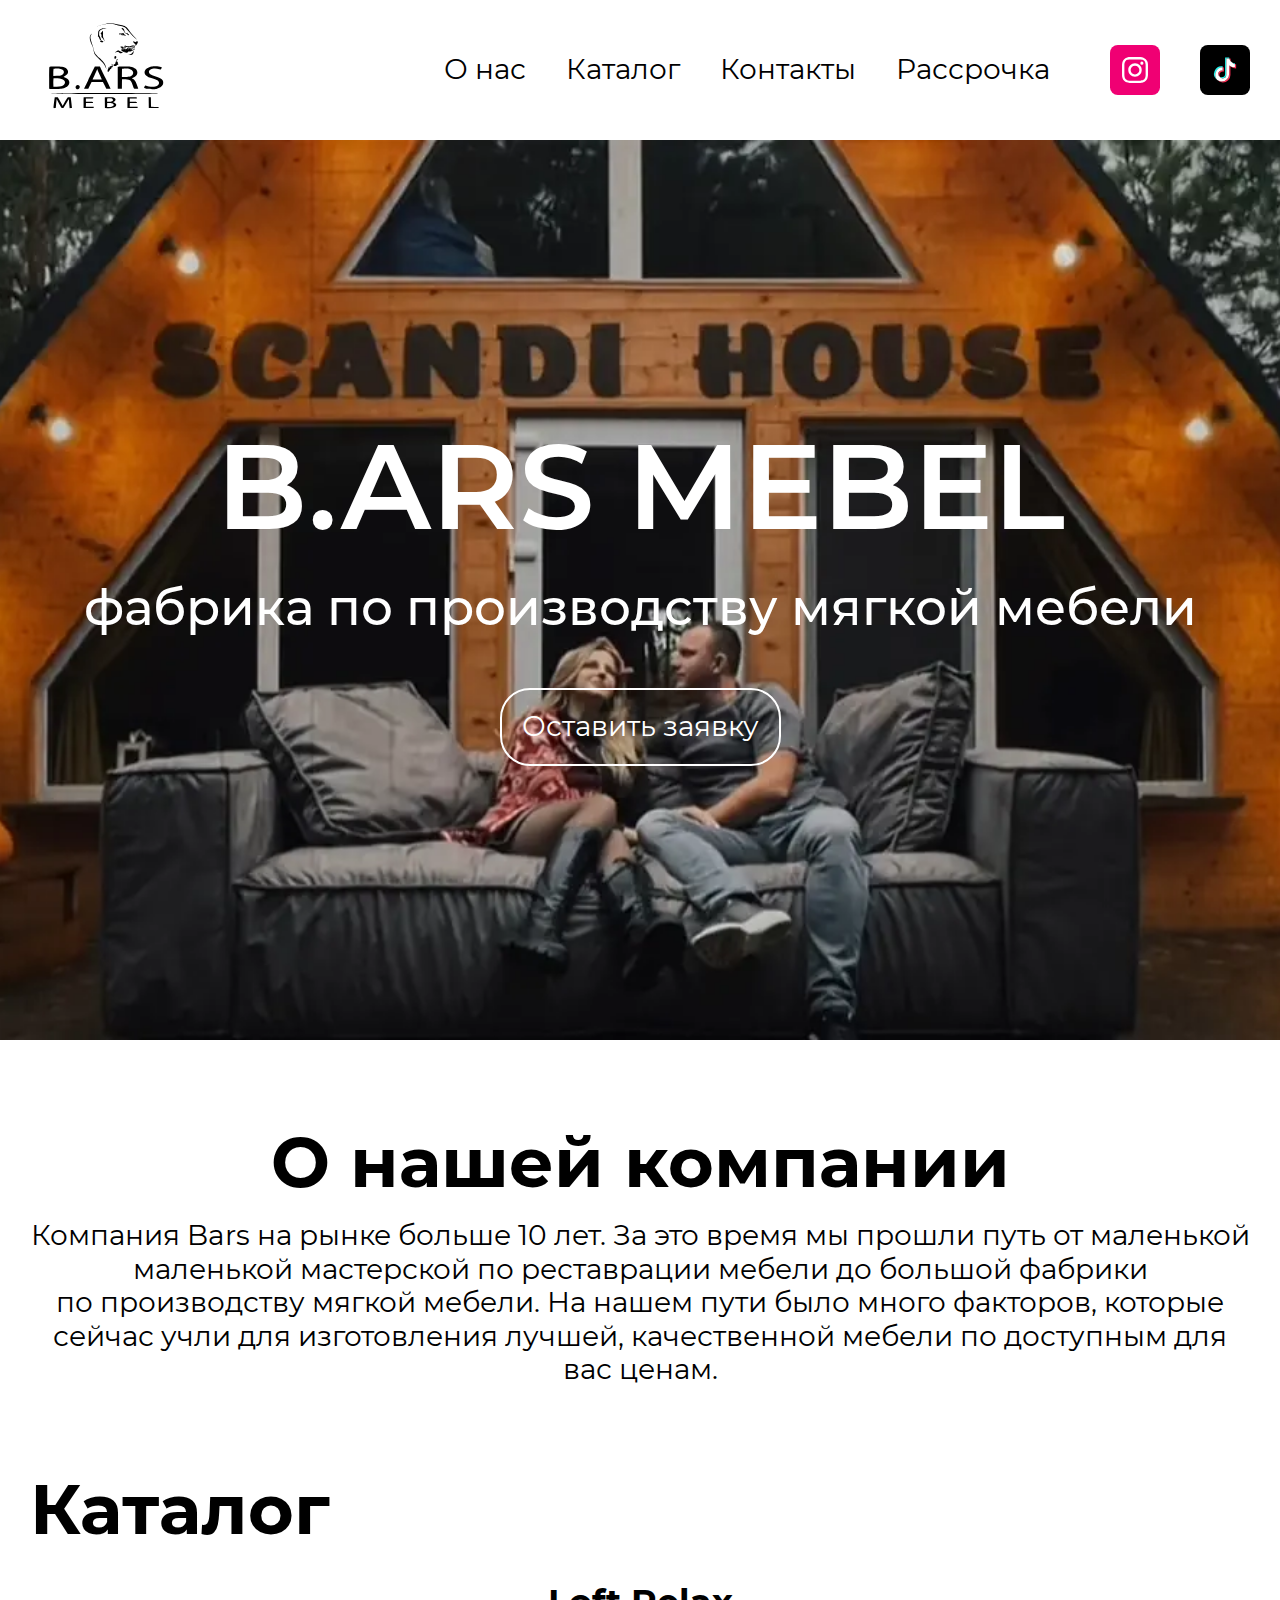
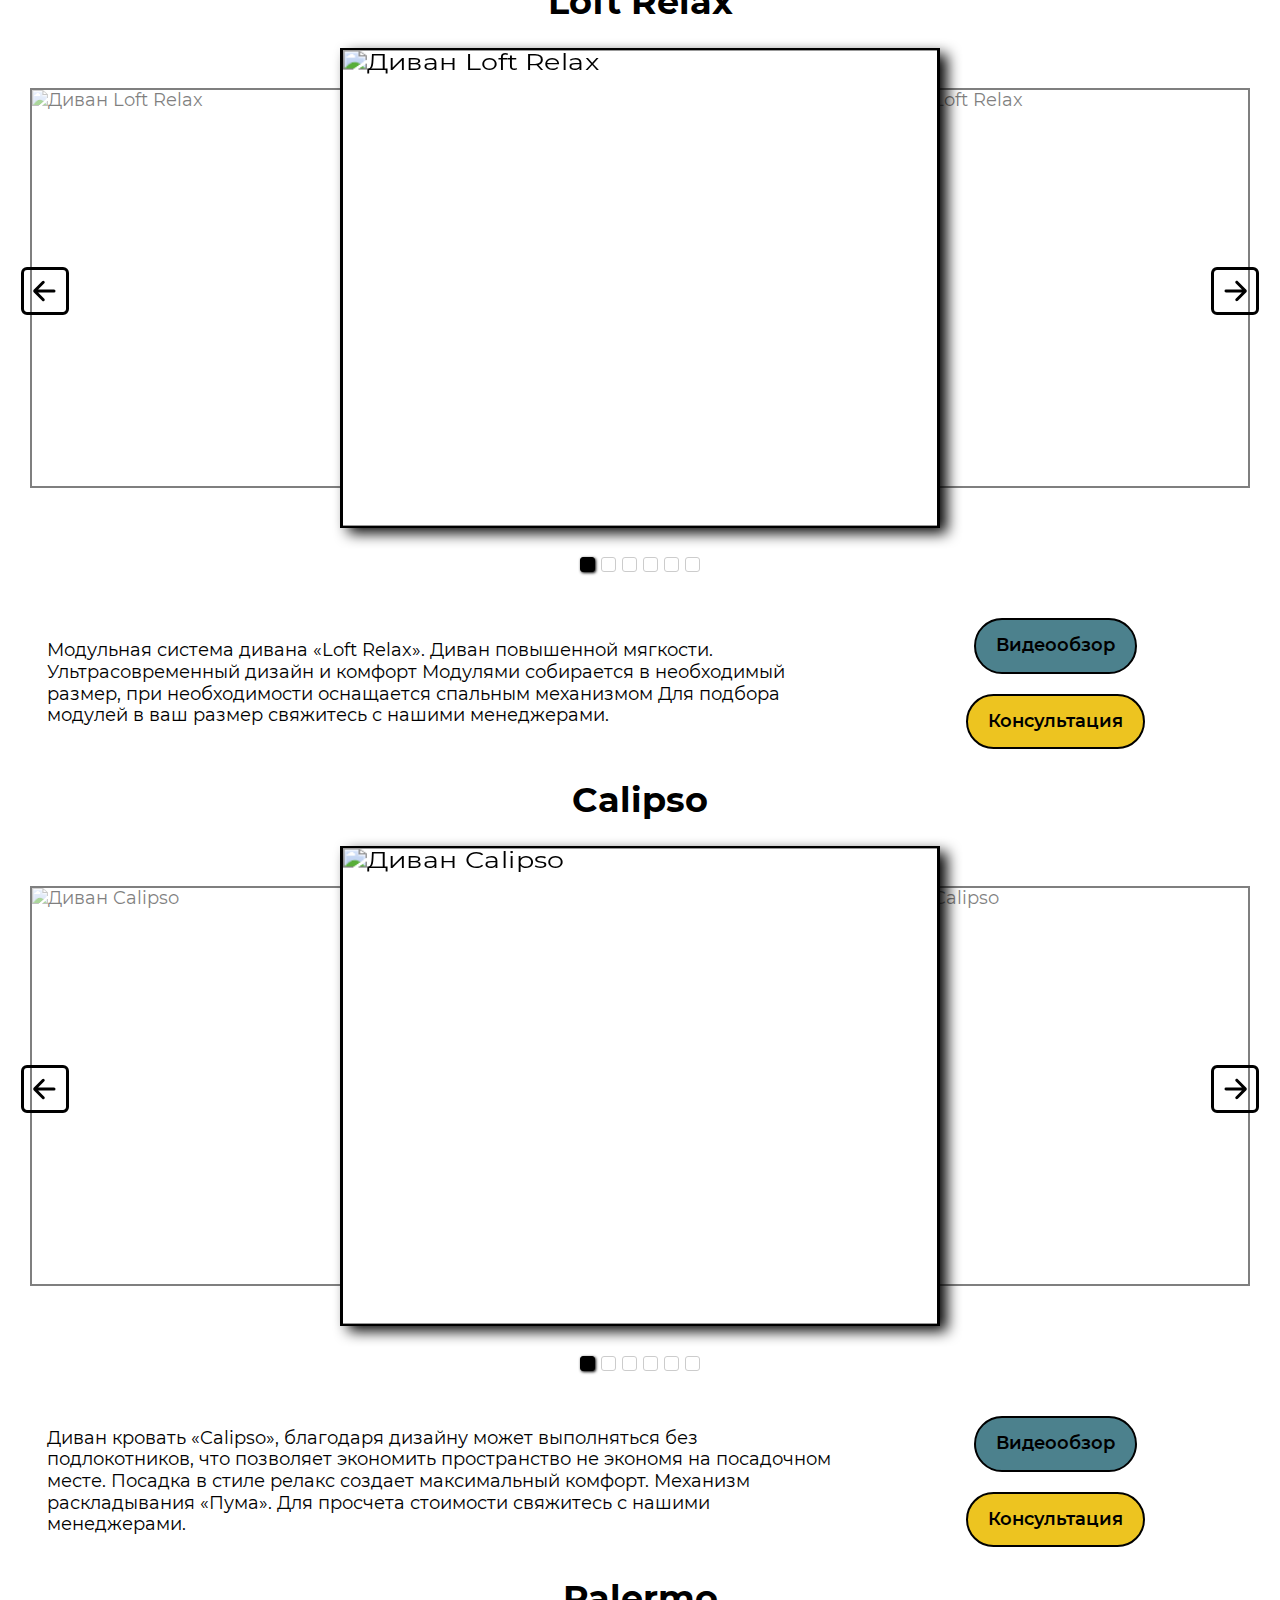
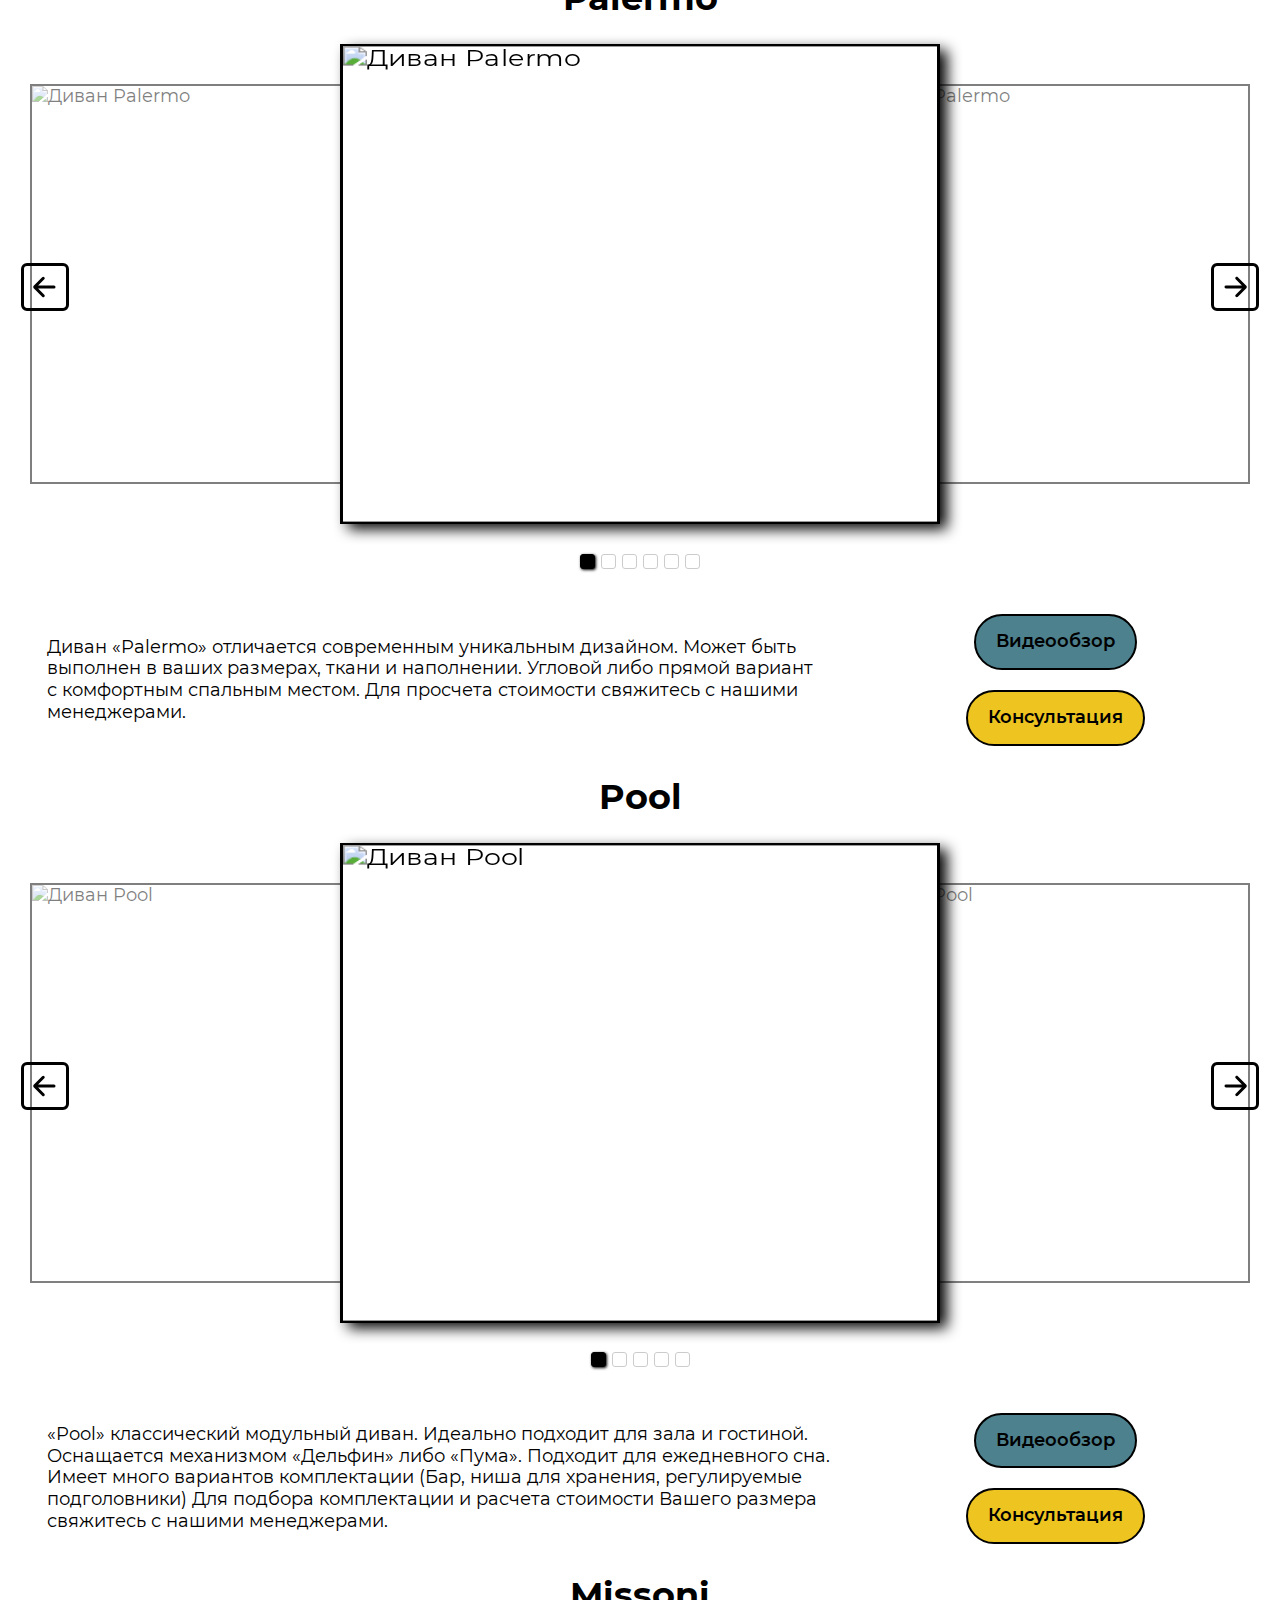
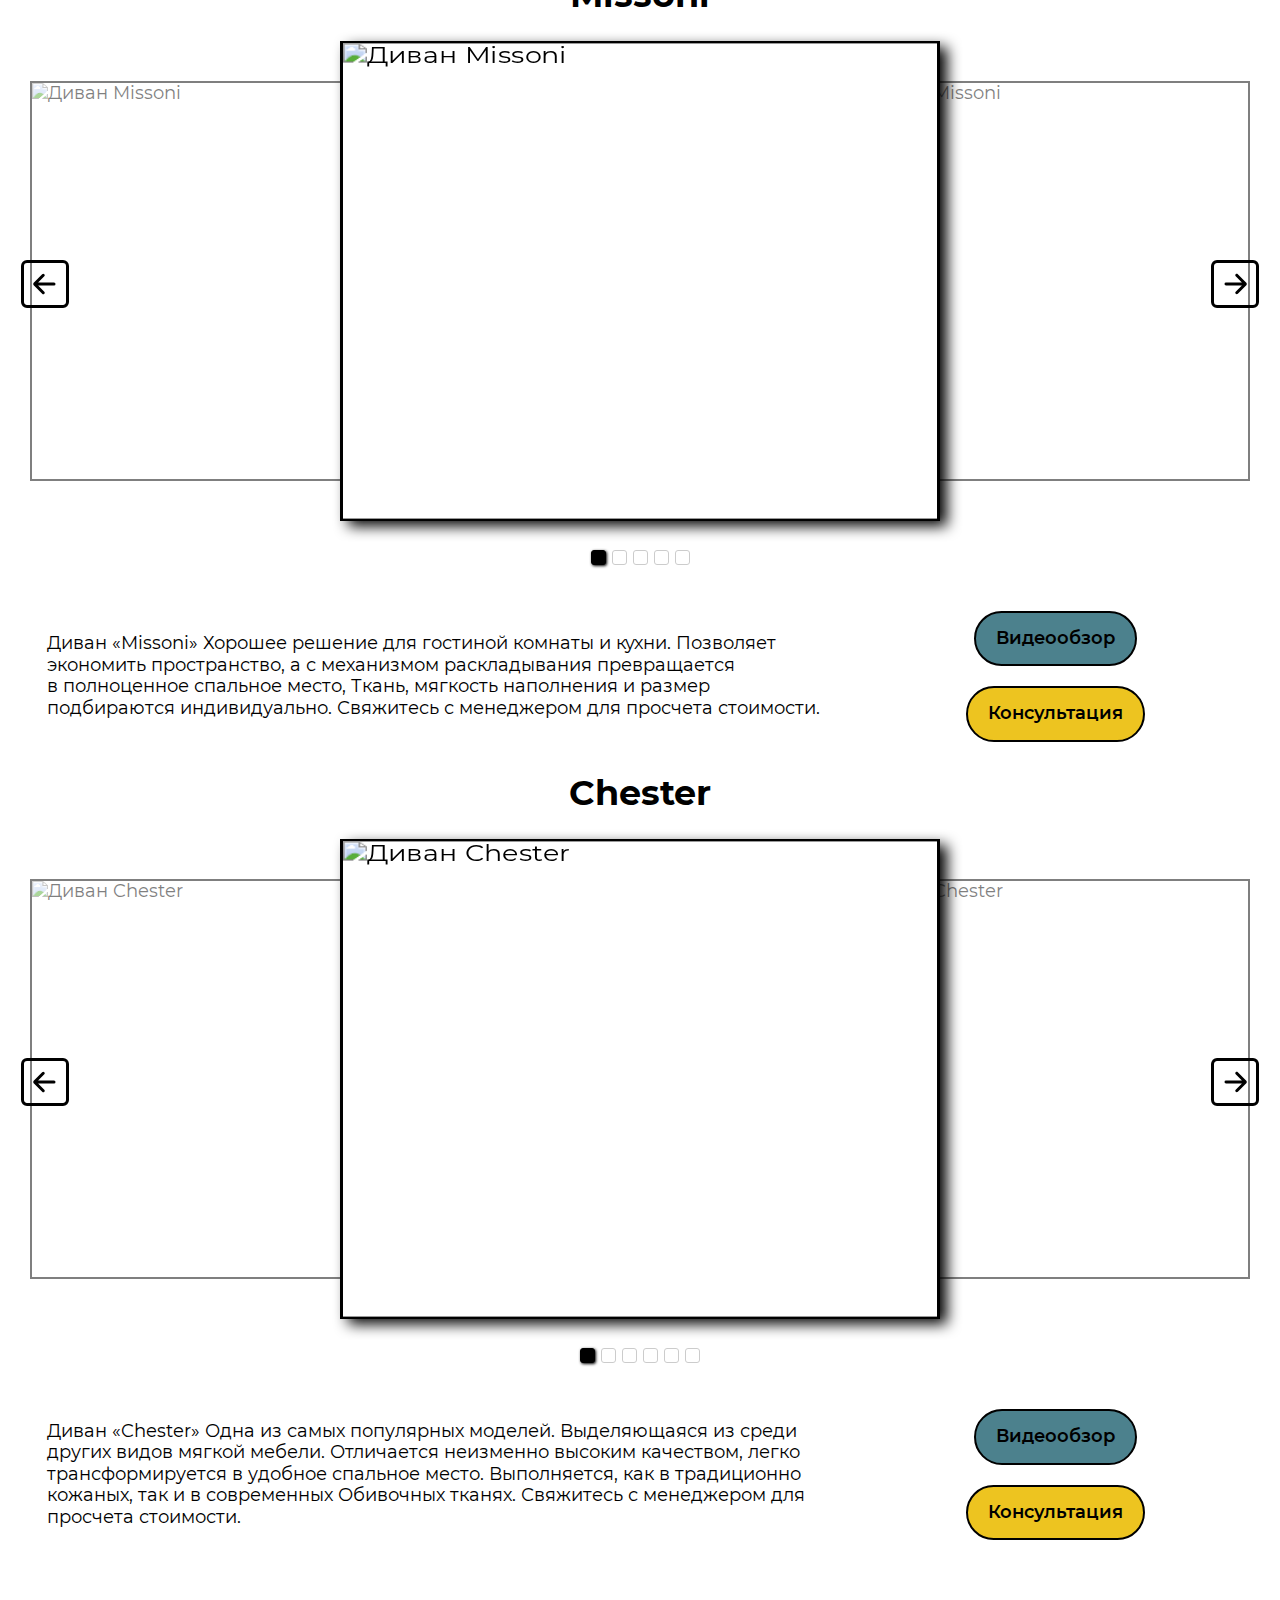
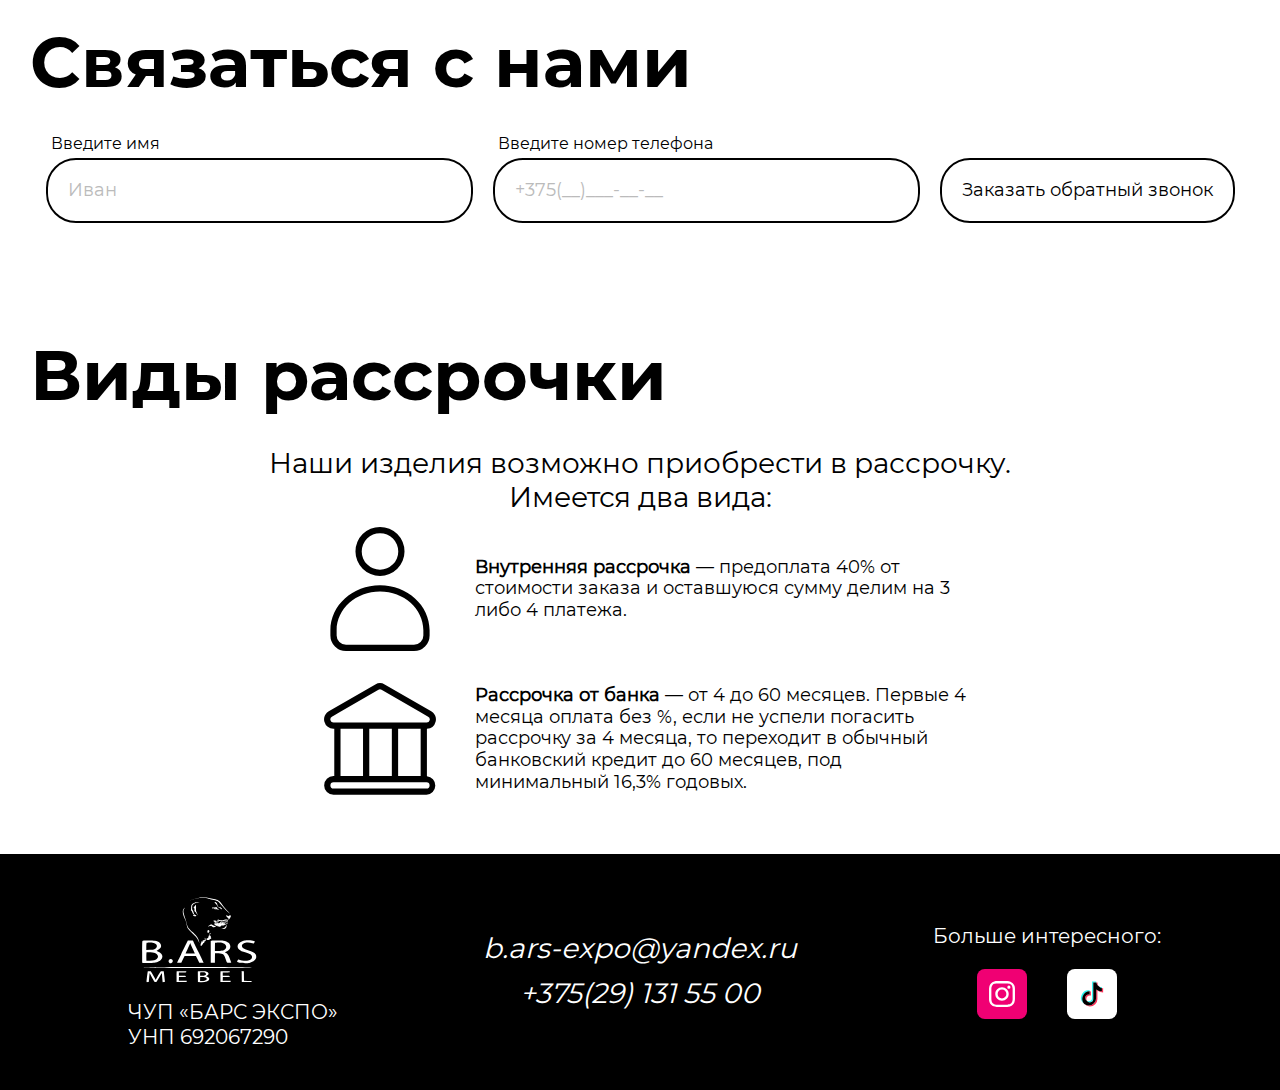
==== commit 899c5e97: "git build v1.1" ====
--- a/index.html
+++ b/index.html
@@ -1,1079 +1 @@
-<!DOCTYPE html>
-<html lang="ru">
-	<head>
-		<meta charset="UTF-8" />
-		<meta name="viewport" content="width=device-width,initial-scale=1" />
-		<meta http-equiv="X-UA-Compatible" content="ie=edge" />
-		<!-- ! Название сайта -->
-		<title>B.ARS MEBEL — лучшая мебель для твоего комфорта</title>
-		<!-- ! Подключаю favicons -->
-		<link rel="shortcut icon" href="favicon/favicon.ico" type="image/x-icon" />
-		<link
-			rel="apple-touch-icon"
-			sizes="180x180"
-			href="favicon/apple-touch-icon.png"
-		/>
-		<link
-			rel="icon"
-			type="image/png"
-			sizes="32x32"
-			href="favicon/favicon-32x32.png"
-		/>
-		<link
-			rel="icon"
-			type="image/png"
-			sizes="16x16"
-			href="favicon/favicon-16x16.png"
-		/>
-		<link
-			rel="mask-icon"
-			href="favicon/safari-pinned-tab.svg"
-			color="#ffffff"
-		/>
-		<meta name="msapplication-TileColor" content="#ffffff" />
-		<meta name="theme-color" content="#ffffff" />
-		<!-- ! Предзагрузка шрифтов -->
-		<link
-			rel="preload"
-			href="fonts/Montserrat-Regular.woff2"
-			as="font"
-			type="font/woff2"
-			crossorigin
-		/>
-		<link
-			rel="preload"
-			href="fonts/Montserrat-Bold.woff2"
-			as="font"
-			type="font/woff2"
-			crossorigin
-		/>
-		<link
-			rel="preload"
-			href="fonts/Montserrat-Medium.woff2"
-			as="font"
-			type="font/woff2"
-			crossorigin
-		/>
-		<link
-			rel="preload"
-			href="fonts/Montserrat-SemiBold.woff2"
-			as="font"
-			type="font/woff2"
-			crossorigin
-		/>
-		<!-- ! Подключение стилей и шрифтов -->
-		<link rel="stylesheet" href="css/vendor.css" />
-		<link rel="stylesheet" href="css/index.css" />
-		<script src="js/main.js" defer="defer"></script>
-	</head>
-	<body>
-		<header class="header">
-			<div class="container header__container">
-				<a
-					href="index.html"
-					class="header__logo"
-					aria-label="главная страница Барс Мебель"
-					><svg class=""><use xlink:href="img/sprite.svg#logo" /></svg
-				></a>
-				<nav class="header__navigation">
-					<button class="header__burger burger" aria-label="Меню">
-						<span class="burger__top"></span>
-						<span class="burger__middle"></span>
-						<span class="burger__bottom"></span>
-					</button>
-					<div class="header__menu">
-						<div class="menu">
-							<ul class="menu__list menu__list_anchors">
-								<li class="menu__item">
-									<a
-										class="menu__link menu__link_text transfer-link"
-										href="#"
-										data-link="about"
-										aria-label="Перейти к разделу О нас"
-										>О нас</a
-									>
-								</li>
-								<li class="menu__item">
-									<a
-										class="menu__link menu__link_text transfer-link"
-										href="#"
-										data-link="products"
-										aria-label="Перейти к разделу Каталог"
-										>Каталог</a
-									>
-								</li>
-								<li class="menu__item">
-									<a
-										class="menu__link menu__link_text transfer-link"
-										href="#"
-										data-link="contacts"
-										aria-label="Перейти к разделу Контакты"
-										>Контакты</a
-									>
-								</li>
-								<li class="menu__item">
-									<a
-										class="menu__link menu__link_text transfer-link"
-										href="#"
-										data-link="installment"
-										aria-label="Перейти к разделу Рассрочка"
-										>Рассрочка</a
-									>
-								</li>
-							</ul>
-							<ul class="menu__list social">
-								<li class="menu__item social__menu-item">
-									<a
-										href="https://instagram.com/bars_mebel_belarus?igshid=MW1id3pxZXA2eHZpZw=="
-										target="_blank"
-										class="menu__link social__link social__link_instagram"
-										aria-label="Перейти к нашему instagram"
-										><svg class="">
-											<use xlink:href="img/sprite.svg#instagram" /></svg
-									></a>
-								</li>
-								<li class="menu__item social__menu-item">
-									<a
-										href="https://www.tiktok.com/@bars_mebel_belarus"
-										target="_blank"
-										class="menu__link social__link social__link_tiktok"
-										aria-label="Перейти к нашему tiktok"
-										><svg class="tiktok-desktop">
-											<use xlink:href="img/sprite.svg#tiktok" />
-										</svg>
-										<svg class="tiktok-mobile">
-											<use xlink:href="img/sprite.svg#tiktok-white" /></svg
-									></a>
-								</li>
-							</ul>
-						</div>
-					</div>
-				</nav>
-			</div>
-		</header>
-		<main class="main">
-			<section class="hero">
-				<div class="hero__container">
-					<div class="hero__content lazyload">
-						<h1 class="hero__title">B.ARS MEBEL</h1>
-						<p class="hero__descr">фабрика по производству мягкой мебели</p>
-						<a
-							href="#"
-							data-link="contacts"
-							class="hero__link transfer-link"
-							aria-label="Перейти к разделу о Контакты"
-							>Оставить заявку</a
-						>
-					</div>
-					<video
-						autoplay
-						playsinline
-						muted
-						loop
-						preload="auto"
-						class="hero__video"
-					>
-						<source class="video-mobile" src="herovideo-mobile.mp4" />
-						<source class="video-desktop" src="herovideo-desktop.mp4" />
-					</video>
-				</div>
-			</section>
-			<section class="about" id="about">
-				<div class="container about__container">
-					<h2 class="about__title section-title">О нашей компании</h2>
-					<p class="about__descr">
-						Компания Bars на рынке больше 10 лет. За это время мы прошли путь от
-						маленькой маленькой мастерской по реставрации мебели до большой
-						фабрики по производству мягкой мебели. На нашем пути было много
-						факторов, которые сейчас учли для изготовления лучшей, качественной
-						мебели по доступным для вас ценам.
-					</p>
-				</div>
-			</section>
-			<section class="products" id="products">
-				<div class="container">
-					<h2 class="products__title section-title">Каталог</h2>
-					<!-- Loft Relax -->
-					<div class="product">
-						<h3 class="product__title">Loft Relax</h3>
-						<div class="product__wrap-swiper-content">
-							<div class="swiper product__swiper swiper-no-swiping">
-								<div class="swiper-wrapper product__swiper-wrapper">
-									<div class="swiper-slide product__swiper-slide">
-										<picture class="product__slide-img"
-											><source
-												data-srcset="./img/loftrelax1.webp"
-												srcset="#"
-												type="image/webp"
-												class="lazyload" />
-											<img
-												class="product__slide-img lazyload"
-												data-src="img/loftrelax1.png"
-												src="#"
-												alt="Диван Loft Relax"
-										/></picture>
-									</div>
-									<div class="swiper-slide product__swiper-slide">
-										<picture class="product__slide-img"
-											><source
-												data-srcset="./img/loftrelax2.webp"
-												srcset="#"
-												type="image/webp"
-												class="lazyload" />
-											<img
-												class="product__slide-img lazyload"
-												data-src="./img/loftrelax2.jpg"
-												src="#"
-												alt="Диван Loft Relax"
-										/></picture>
-									</div>
-									<div class="swiper-slide product__swiper-slide">
-										<picture class="product__slide-img"
-											><source
-												data-srcset="./img/loftrelax3.webp"
-												srcset="#"
-												type="image/webp"
-												class="lazyload" />
-											<img
-												class="product__slide-img lazyload"
-												data-src="img/loftrelax3.jpg"
-												src="#"
-												alt="Диван Loft Relax"
-										/></picture>
-									</div>
-									<div class="swiper-slide product__swiper-slide">
-										<picture class="product__slide-img"
-											><source
-												data-srcset="./img/loftrelax4.webp"
-												srcset="#"
-												type="image/webp"
-												class="lazyload" />
-											<img
-												class="product__slide-img lazyload"
-												data-src="img/loftrelax4.jpg"
-												src="#"
-												alt="Диван Loft Relax"
-										/></picture>
-									</div>
-									<div class="swiper-slide product__swiper-slide">
-										<picture class="product__slide-img"
-											><source
-												data-srcset="./img/loftrelax5.webp"
-												srcset="#"
-												type="image/webp"
-												class="lazyload" />
-											<img
-												class="product__slide-img lazyload"
-												data-src="img/loftrelax5.jpg"
-												src="#"
-												alt="Диван Loft Relax"
-										/></picture>
-									</div>
-									<div class="swiper-slide product__swiper-slide">
-										<picture class="product__slide-img"
-											><source
-												data-srcset="./img/loftrelax6.webp"
-												srcset="#"
-												type="image/webp"
-												class="lazyload" />
-											<img
-												class="product__slide-img lazyload"
-												data-src="img/loftrelax6.jpg"
-												src="#"
-												alt="Диван Loft Relax"
-										/></picture>
-									</div>
-								</div>
-								<button
-									aria-label="Кнопка назад"
-									class="swiper-button-prev product__swiper-button button-prev"
-								>
-									<svg class=""><use xlink:href="img/sprite.svg#arrow" /></svg>
-								</button>
-								<button
-									aria-label="Кнопка вперед"
-									class="swiper-button-next product__swiper-button button-next"
-								>
-									<svg class=""><use xlink:href="img/sprite.svg#arrow" /></svg>
-								</button>
-								<div class="swiper-pagination product__pagination"></div>
-							</div>
-						</div>
-						<div class="product__content">
-							<p class="product__descr">
-								Модульная система дивана «Loft Relax». Диван повышенной
-								мягкости. Ультрасовременный дизайн и комфорт Модулями собирается
-								в необходимый размер, при необходимости оснащается спальным
-								механизмом Для подбора модулей в ваш размер свяжитесь с нашими
-								менеджерами.
-							</p>
-							<div class="product__buttons">
-								<a
-									class="product__link product__review"
-									href="https://www.instagram.com/reel/CzI1ojXN6NC/?igshid=MzRlODBiNWFlZA=="
-									target="_blank"
-									aria-label="Перейти к видеообзору"
-									>Видеообзор </a
-								><a
-									class="product__link product__consultation transfer-link"
-									href="#"
-									data-link="contacts"
-									aria-label="Оставить заявку на консультацию"
-									>Консультация</a
-								>
-							</div>
-						</div>
-					</div>
-					<!-- Calipso -->
-					<div class="product">
-						<h3 class="product__title">Calipso</h3>
-						<div class="product__wrap-swiper-content">
-							<div class="swiper product__swiper swiper-no-swiping">
-								<div class="swiper-wrapper product__swiper-wrapper">
-									<div class="swiper-slide product__swiper-slide">
-										<picture class="product__slide-img"
-											><source
-												data-srcset="./img/calipso1.webp"
-												srcset="#"
-												type="image/webp"
-												class="lazyload" />
-											<img
-												class="product__slide-img lazyload"
-												data-src="./img/calipso1.jpg"
-												src="#"
-												alt="Диван Calipso"
-										/></picture>
-									</div>
-									<div class="swiper-slide product__swiper-slide">
-										<picture class="product__slide-img"
-											><source
-												data-srcset="./img/calipso2.webp"
-												srcset="#"
-												type="image/webp"
-												class="lazyload" />
-											<img
-												class="product__slide-img lazyload"
-												data-src="./img/calipso2.jpg"
-												src="#"
-												alt="Диван Calipso"
-										/></picture>
-									</div>
-									<div class="swiper-slide product__swiper-slide">
-										<picture class="product__slide-img"
-											><source
-												data-srcset="./img/calipso3.webp"
-												srcset="#"
-												type="image/webp"
-												class="lazyload" />
-											<img
-												class="product__slide-img lazyload"
-												data-src="./img/calipso3.jpg"
-												src="#"
-												alt="Диван Calipso"
-										/></picture>
-									</div>
-									<div class="swiper-slide product__swiper-slide">
-										<picture class="product__slide-img"
-											><source
-												data-srcset="./img/calipso4.webp"
-												srcset="#"
-												type="image/webp"
-												class="lazyload" />
-											<img
-												class="product__slide-img lazyload"
-												data-src="./img/calipso4.jpg"
-												src="#"
-												alt="Диван Calipso"
-										/></picture>
-									</div>
-									<div class="swiper-slide product__swiper-slide">
-										<picture class="product__slide-img"
-											><source
-												data-srcset="./img/calipso5.webp"
-												srcset="#"
-												type="image/webp"
-												class="lazyload" />
-											<img
-												class="product__slide-img lazyload"
-												data-src="./img/calipso5.jpg"
-												src="#"
-												alt="Диван Calipso"
-										/></picture>
-									</div>
-									<div class="swiper-slide product__swiper-slide">
-										<picture class="product__slide-img"
-											><source
-												data-srcset="./img/calipso6.webp"
-												srcset="#"
-												type="image/webp"
-												class="lazyload" />
-											<img
-												class="product__slide-img lazyload"
-												data-src="./img/calipso6.jpg"
-												src="#"
-												alt="Диван Calipso"
-										/></picture>
-									</div>
-								</div>
-								<button
-									aria-label="Кнопка назад"
-									class="swiper-button-prev product__swiper-button button-prev"
-								>
-									<svg class=""><use xlink:href="img/sprite.svg#arrow" /></svg>
-								</button>
-								<button
-									aria-label="Кнопка вперед"
-									class="swiper-button-next product__swiper-button button-next"
-								>
-									<svg class=""><use xlink:href="img/sprite.svg#arrow" /></svg>
-								</button>
-								<div class="swiper-pagination product__pagination"></div>
-							</div>
-						</div>
-						<div class="product__content">
-							<p class="product__descr">
-								Диван кровать «Calipso», благодаря дизайну может выполняться без
-								подлокотников, что позволяет экономить пространство не экономя
-								на посадочном месте. Посадка в стиле релакс создает максимальный
-								комфорт. Механизм раскладывания «Пума». Для просчета стоимости
-								свяжитесь с нашими менеджерами.
-							</p>
-							<div class="product__buttons">
-								<a
-									class="product__link product__review"
-									href="https://www.instagram.com/reel/CyiKDfKtESv/?igshid=MzRlODBiNWFlZA=="
-									target="_blank"
-									aria-label="Перейти к видеообзору"
-									>Видеообзор </a
-								><a
-									class="product__link product__consultation transfer-link"
-									href="#"
-									data-link="contacts"
-									aria-label="Оставить заявку на консультацию"
-									>Консультация</a
-								>
-							</div>
-						</div>
-					</div>
-					<!-- Palermo -->
-					<div class="product">
-						<h3 class="product__title">Palermo</h3>
-						<div class="product__wrap-swiper-content">
-							<div class="swiper product__swiper swiper-no-swiping">
-								<div class="swiper-wrapper product__swiper-wrapper">
-									<div class="swiper-slide product__swiper-slide">
-										<picture class="product__slide-img"
-											><source
-												data-srcset="./img/palermo1.webp"
-												srcset="#"
-												type="image/webp"
-												class="lazyload" />
-											<img
-												class="product__slide-img lazyload"
-												data-src="./img/palermo1.jpg"
-												src="#"
-												alt="Диван Palermo"
-										/></picture>
-									</div>
-									<div class="swiper-slide product__swiper-slide">
-										<picture class="product__slide-img"
-											><source
-												data-srcset="./img/palermo2.webp"
-												srcset="#"
-												type="image/webp"
-												class="lazyload" />
-											<img
-												class="product__slide-img lazyload"
-												data-src="./img/palermo2.jpg"
-												src="#"
-												alt="Диван Palermo"
-										/></picture>
-									</div>
-									<div class="swiper-slide product__swiper-slide">
-										<picture class="product__slide-img"
-											><source
-												data-srcset="./img/palermo3.webp"
-												srcset="#"
-												type="image/webp"
-												class="lazyload" />
-											<img
-												class="product__slide-img lazyload"
-												data-src="./img/palermo3.jpg"
-												src="#"
-												alt="Диван Palermo"
-										/></picture>
-									</div>
-									<div class="swiper-slide product__swiper-slide">
-										<picture class="product__slide-img"
-											><source
-												data-srcset="./img/palermo4.webp"
-												srcset="#"
-												type="image/webp"
-												class="lazyload" />
-											<img
-												class="product__slide-img lazyload"
-												data-src="./img/palermo4.jpg"
-												src="#"
-												alt="Диван Palermo"
-										/></picture>
-									</div>
-									<div class="swiper-slide product__swiper-slide">
-										<picture class="product__slide-img"
-											><source
-												data-srcset="./img/palermo5.webp"
-												srcset="#"
-												type="image/webp"
-												class="lazyload" />
-											<img
-												class="product__slide-img lazyload"
-												data-src="./img/palermo5.jpg"
-												src="#"
-												alt="Диван Palermo"
-										/></picture>
-									</div>
-									<div class="swiper-slide product__swiper-slide">
-										<picture class="product__slide-img"
-											><source
-												data-srcset="./img/palermo6.webp"
-												srcset="#"
-												type="image/webp"
-												class="lazyload" />
-											<img
-												class="product__slide-img lazyload"
-												data-src="./img/palermo6.jpg"
-												src="#"
-												alt="Диван Palermo"
-										/></picture>
-									</div>
-								</div>
-								<button
-									aria-label="Кнопка назад"
-									class="swiper-button-prev product__swiper-button button-prev"
-								>
-									<svg class=""><use xlink:href="img/sprite.svg#arrow" /></svg>
-								</button>
-								<button
-									aria-label="Кнопка вперед"
-									class="swiper-button-next product__swiper-button button-next"
-								>
-									<svg class=""><use xlink:href="img/sprite.svg#arrow" /></svg>
-								</button>
-								<div class="swiper-pagination product__pagination"></div>
-							</div>
-						</div>
-						<div class="product__content">
-							<p class="product__descr">
-								Диван «Palermo» отличается современным уникальным дизайном.
-								Может быть выполнен в ваших размерах, ткани и наполнении.
-								Угловой либо прямой вариант с комфортным спальным местом. Для
-								просчета стоимости свяжитесь с нашими менеджерами.
-							</p>
-							<div class="product__buttons">
-								<a
-									class="product__link product__review"
-									href="https://www.instagram.com/reel/Cu7I3kusRgL/?igshid=MzRlODBiNWFlZA=="
-									target="_blank"
-									aria-label="Перейти к видеообзору"
-									>Видеообзор </a
-								><a
-									class="product__link product__consultation transfer-link"
-									href="#"
-									data-link="contacts"
-									aria-label="Оставить заявку на консультацию"
-									>Консультация</a
-								>
-							</div>
-						</div>
-					</div>
-					<!-- Pool -->
-					<div class="product">
-						<h3 class="product__title">Pool</h3>
-						<div class="product__wrap-swiper-content">
-							<div class="swiper product__swiper swiper-no-swiping">
-								<div class="swiper-wrapper product__swiper-wrapper">
-									<div class="swiper-slide product__swiper-slide">
-										<picture class="product__slide-img"
-											><source
-												data-srcset="./img/pool1.webp"
-												srcset="#"
-												type="image/webp"
-												class="lazyload" />
-											<img
-												class="product__slide-img lazyload"
-												data-src="./img/pool1.jpg"
-												src="#"
-												alt="Диван Pool"
-										/></picture>
-									</div>
-									<div class="swiper-slide product__swiper-slide">
-										<picture class="product__slide-img"
-											><source
-												data-srcset="./img/pool2.webp"
-												srcset="#"
-												type="image/webp"
-												class="lazyload" />
-											<img
-												class="product__slide-img lazyload"
-												data-src="./img/pool2.jpg"
-												src="#"
-												alt="Диван Pool"
-										/></picture>
-									</div>
-									<div class="swiper-slide product__swiper-slide">
-										<picture class="product__slide-img"
-											><source
-												data-srcset="./img/pool3.webp"
-												srcset="#"
-												type="image/webp"
-												class="lazyload" />
-											<img
-												class="product__slide-img lazyload"
-												data-src="./img/pool3.jpg"
-												src="#"
-												alt="Диван Pool"
-										/></picture>
-									</div>
-									<div class="swiper-slide product__swiper-slide">
-										<picture class="product__slide-img"
-											><source
-												data-srcset="./img/pool4.webp"
-												srcset="#"
-												type="image/webp"
-												class="lazyload" />
-											<img
-												class="product__slide-img lazyload"
-												data-src="./img/pool4.jpg"
-												src="#"
-												alt="Диван Pool"
-										/></picture>
-									</div>
-									<div class="swiper-slide product__swiper-slide">
-										<picture class="product__slide-img"
-											><source
-												data-srcset="./img/pool5.webp"
-												srcset="#"
-												type="image/webp"
-												class="lazyload" />
-											<img
-												class="product__slide-img lazyload"
-												data-src="./img/pool5.jpg"
-												src="#"
-												alt="Диван Pool"
-										/></picture>
-									</div>
-								</div>
-								<button
-									aria-label="Кнопка назад"
-									class="swiper-button-prev product__swiper-button button-prev"
-								>
-									<svg class=""><use xlink:href="img/sprite.svg#arrow" /></svg>
-								</button>
-								<button
-									aria-label="Кнопка вперед"
-									class="swiper-button-next product__swiper-button button-next"
-								>
-									<svg class=""><use xlink:href="img/sprite.svg#arrow" /></svg>
-								</button>
-								<div class="swiper-pagination product__pagination"></div>
-							</div>
-						</div>
-						<div class="product__content">
-							<p class="product__descr">
-								«Pool» классический модульный диван. Идеально подходит для зала
-								и гостиной. Оснащается механизмом «Дельфин» либо «Пума».
-								Подходит для ежедневного сна. Имеет много вариантов комплектации
-								(Бар, ниша для хранения, регулируемые подголовники) Для подбора
-								комплектации и расчета стоимости Вашего размера свяжитесь с
-								нашими менеджерами.
-							</p>
-							<div class="product__buttons">
-								<a
-									class="product__link product__review"
-									href="https://www.instagram.com/reel/CzgFf_PNHe9/?igshid=MzRlODBiNWFlZA=="
-									target="_blank"
-									aria-label="Перейти к видеообзору"
-									>Видеообзор </a
-								><a
-									class="product__link product__consultation transfer-link"
-									href="#"
-									data-link="contacts"
-									aria-label="Оставить заявку на консультацию"
-									>Консультация</a
-								>
-							</div>
-						</div>
-					</div>
-					<!-- Missoni -->
-					<div class="product">
-						<h3 class="product__title">Missoni</h3>
-						<div class="product__wrap-swiper-content">
-							<div class="swiper product__swiper swiper-no-swiping">
-								<div class="swiper-wrapper product__swiper-wrapper">
-									<div class="swiper-slide product__swiper-slide">
-										<picture class="product__slide-img"
-											><source
-												data-srcset="./img/missoni1.webp"
-												srcset="#"
-												type="image/webp"
-												class="lazyload" />
-											<img
-												class="product__slide-img lazyload"
-												data-src="./img/missoni1.png"
-												src="#"
-												alt="Диван Missoni"
-										/></picture>
-									</div>
-									<div class="swiper-slide product__swiper-slide">
-										<picture class="product__slide-img"
-											><source
-												data-srcset="./img/missoni2.webp"
-												srcset="#"
-												type="image/webp"
-												class="lazyload" />
-											<img
-												class="product__slide-img lazyload"
-												data-src="./img/missoni2.png"
-												src="#"
-												alt="Диван Missoni"
-										/></picture>
-									</div>
-									<div class="swiper-slide product__swiper-slide">
-										<picture class="product__slide-img"
-											><source
-												data-srcset="./img/missoni3.webp"
-												srcset="#"
-												type="image/webp"
-												class="lazyload" />
-											<img
-												class="product__slide-img lazyload"
-												data-src="./img/missoni3.jpg"
-												src="#"
-												alt="Диван Missoni"
-										/></picture>
-									</div>
-									<div class="swiper-slide product__swiper-slide">
-										<picture class="product__slide-img"
-											><source
-												data-srcset="./img/missoni4.webp"
-												srcset="#"
-												type="image/webp"
-												class="lazyload" />
-											<img
-												class="product__slide-img lazyload"
-												data-src="./img/missoni4.jpg"
-												src="#"
-												alt="Диван Missoni"
-										/></picture>
-									</div>
-									<div class="swiper-slide product__swiper-slide">
-										<picture class="product__slide-img"
-											><source
-												data-srcset="./img/missoni5.webp"
-												srcset="#"
-												type="image/webp"
-												class="lazyload" />
-											<img
-												class="product__slide-img lazyload"
-												data-src="./img/missoni5.jpg"
-												src="#"
-												alt="Диван Missoni"
-										/></picture>
-									</div>
-								</div>
-								<button
-									aria-label="Кнопка назад"
-									class="swiper-button-prev product__swiper-button button-prev"
-								>
-									<svg class=""><use xlink:href="img/sprite.svg#arrow" /></svg>
-								</button>
-								<button
-									aria-label="Кнопка вперед"
-									class="swiper-button-next product__swiper-button button-next"
-								>
-									<svg class=""><use xlink:href="img/sprite.svg#arrow" /></svg>
-								</button>
-								<div class="swiper-pagination product__pagination"></div>
-							</div>
-						</div>
-						<div class="product__content">
-							<p class="product__descr">
-								Диван «Missoni» Хорошее решение для гостиной комнаты и кухни.
-								Позволяет экономить пространство, а с механизмом раскладывания
-								превращается в полноценное спальное место, Ткань, мягкость
-								наполнения и размер подбираются индивидуально. Свяжитесь с
-								менеджером для просчета стоимости.
-							</p>
-							<div class="product__buttons">
-								<a
-									class="product__link product__review"
-									href="https://www.instagram.com/reel/CvULUrpJ7wA/?igshid=MzRlODBiNWFlZA=="
-									target="_blank"
-									aria-label="Перейти к видеообзору"
-									>Видеообзор </a
-								><a
-									class="product__link product__consultation transfer-link"
-									href="#"
-									data-link="contacts"
-									aria-label="Оставить заявку на консультацию"
-									>Консультация</a
-								>
-							</div>
-						</div>
-					</div>
-					<!-- Chester -->
-					<div class="product">
-						<h3 class="product__title">Chester</h3>
-						<div class="product__wrap-swiper-content">
-							<div class="swiper product__swiper swiper-no-swiping">
-								<div class="swiper-wrapper product__swiper-wrapper">
-									<div class="swiper-slide product__swiper-slide">
-										<picture class="product__slide-img"
-											><source
-												data-srcset="./img/chester1.webp"
-												srcset="#"
-												type="image/webp"
-												class="lazyload" />
-											<img
-												class="product__slide-img lazyload"
-												data-src="./img/chester1.png"
-												src="#"
-												alt="Диван Chester"
-										/></picture>
-									</div>
-									<div class="swiper-slide product__swiper-slide">
-										<picture class="product__slide-img"
-											><source
-												data-srcset="./img/chester2.webp"
-												srcset="#"
-												type="image/webp"
-												class="lazyload" />
-											<img
-												class="product__slide-img lazyload"
-												data-src="./img/chester2.jpg"
-												src="#"
-												alt="Диван Chester"
-										/></picture>
-									</div>
-									<div class="swiper-slide product__swiper-slide">
-										<picture class="product__slide-img"
-											><source
-												data-srcset="./img/chester3.webp"
-												srcset="#"
-												type="image/webp"
-												class="lazyload" />
-											<img
-												class="product__slide-img lazyload"
-												data-src="./img/chester3.jpg"
-												src="#"
-												alt="Диван Chester"
-										/></picture>
-									</div>
-									<div class="swiper-slide product__swiper-slide">
-										<picture class="product__slide-img"
-											><source
-												data-srcset="./img/chester4.webp"
-												srcset="#"
-												type="image/webp"
-												class="lazyload" />
-											<img
-												class="product__slide-img lazyload"
-												data-src="./img/chester4.jpg"
-												src="#"
-												alt="Диван Chester"
-										/></picture>
-									</div>
-									<div class="swiper-slide product__swiper-slide">
-										<picture class="product__slide-img"
-											><source
-												data-srcset="./img/chester5.webp"
-												srcset="#"
-												type="image/webp"
-												class="lazyload" />
-											<img
-												class="product__slide-img lazyload"
-												data-src="./img/chester5.jpg"
-												src="#"
-												alt="Диван Chester"
-										/></picture>
-									</div>
-									<div class="swiper-slide product__swiper-slide">
-										<picture class="product__slide-img"
-											><source
-												data-srcset="./img/chester6.webp"
-												srcset="#"
-												type="image/webp"
-												class="lazyload" />
-											<img
-												class="product__slide-img lazyload"
-												data-src="./img/chester6.jpg"
-												src="#"
-												alt="Диван Chester"
-										/></picture>
-									</div>
-								</div>
-								<button
-									aria-label="Кнопка назад"
-									class="swiper-button-prev product__swiper-button button-prev"
-								>
-									<svg class=""><use xlink:href="img/sprite.svg#arrow" /></svg>
-								</button>
-								<button
-									aria-label="Кнопка вперед"
-									class="swiper-button-next product__swiper-button button-next"
-								>
-									<svg class=""><use xlink:href="img/sprite.svg#arrow" /></svg>
-								</button>
-								<div class="swiper-pagination product__pagination"></div>
-							</div>
-						</div>
-						<div class="product__content">
-							<p class="product__descr">
-								Диван «Chester» Одна из самых популярных моделей. Выделяющаяся
-								из среди других видов мягкой мебели. Отличается неизменно
-								высоким качеством, легко трансформируется в удобное спальное
-								место. Выполняется, как в традиционно кожаных, так и в
-								современных Обивочных тканях. Свяжитесь с менеджером для
-								просчета стоимости.
-							</p>
-							<div class="product__buttons">
-								<a
-									class="product__link product__review"
-									href="#!"
-									target="_blank"
-									aria-label="Перейти к видеообзору"
-									>Видеообзор </a
-								><a
-									class="product__link product__consultation transfer-link"
-									href="#"
-									data-link="contacts"
-									aria-label="Оставить заявку на консультацию"
-									>Консультация</a
-								>
-							</div>
-						</div>
-					</div>
-				</div>
-			</section>
-			<section class="contacts" id="contacts">
-				<div class="container">
-					<h2 class="contacts__title section-title">Связаться с нами</h2>
-					<form class="contacts__form form">
-						<div class="form__label-wrap">
-							<label class="form__label" for="name">Введите имя</label>
-							<input
-								class="form__input"
-								type="text"
-								id="name"
-								name="name"
-								aria-label="Введите ваше имя"
-								placeholder="Иван"
-							/>
-						</div>
-						<div class="form__label-wrap">
-							<label class="form__label" for="tel"
-								>Введите номер телефона</label
-							>
-							<input
-								class="form__input"
-								type="tel"
-								id="tel"
-								name="tel"
-								aria-label="Введите ваш мобильный телефон"
-								placeholder="+375(__)___-__-__"
-							/>
-						</div>
-						<button
-							class="form__submit"
-							type="submit"
-							aria-label="Заказать обратный звонок"
-						>
-							Заказать обратный звонок
-						</button>
-						<div class="contacts__error"></div>
-					</form>
-				</div>
-			</section>
-			<section class="installment" id="installment">
-				<div class="container">
-					<h2 class="installment__title section-title">Виды рассрочки</h2>
-					<p class="installment__descr">
-						Наши изделия возможно приобрести в рассрочку.<br />Имеется два вида:
-					</p>
-					<div class="installment__wrap-content">
-						<div class="installment__content">
-							<svg class="installment__content-svg">
-								<use xlink:href="img/sprite.svg#company" />
-							</svg>
-							<p class="installment__content-descr">
-								<strong>Внутренняя рассрочка</strong> — предоплата 40% от
-								стоимости заказа и оставшуюся сумму делим на 3 либо 4 платежа.
-							</p>
-						</div>
-						<div class="installment__content">
-							<svg class="installment__content-svg">
-								<use xlink:href="img/sprite.svg#bank" />
-							</svg>
-							<p class="installment__content-descr">
-								<strong>Рассрочка от банка</strong> — от 4 до 60 месяцев. Первые
-								4 месяца оплата без %, если не успели погасить рассрочку за 4
-								месяца, то переходит в обычный банковский кредит до 60 месяцев,
-								под минимальный 16,3% годовых.
-							</p>
-						</div>
-					</div>
-				</div>
-			</section>
-		</main>
-		<footer class="footer">
-			<div class="container footer__container">
-				<address class="footer__contacts">
-					<a
-						href="mailto:b.ars-expo@yandex.ru"
-						class="footer__item footer__item-mail"
-						aria-label="Почта b.ars-expo@yandex.ru"
-						>b.ars-expo@yandex.ru </a
-					><a
-						href="tel:+375291315500"
-						class="footer__item footer__item-phone"
-						aria-label="Телефон +375(29) 131 55 00"
-						>Hell, world !!!</a
-					>
-				</address>
-				<div class="footer__social">
-					<p class="footer__social-more footer__item">Больше интересного:</p>
-					<ul class="footer__social-list social">
-						<li class="footer__social-item social__item social__item_footer">
-							<a
-								href="https://instagram.com/bars_mebel_belarus?igshid=MW1id3pxZXA2eHZpZw=="
-								target="_blank"
-								class="social__link social__link_footer social__link_instagram"
-								aria-label="Перейти к instagram"
-								><svg class="">
-									<use xlink:href="img/sprite.svg#instagram" /></svg
-							></a>
-						</li>
-						<li class="footer__social-item social__item social__item_footer">
-							<a
-								href="https://www.tiktok.com/@bars_mebel_belarus"
-								target="_blank"
-								class="social__link social__link_footer social__link_tiktok"
-								aria-label="Перейти к tiktok"
-								><svg class="">
-									<use xlink:href="img/sprite.svg#tiktok-white" /></svg
-							></a>
-						</li>
-					</ul>
-				</div>
-				<div class="footer__logo-content">
-					<svg class="footer__logo">
-						<use xlink:href="img/sprite.svg#logoWhite" />
-					</svg>
-					<ul class="footer__logo-list">
-						<li class="footer__item footer__logo-item">ЧУП «БАРС ЭКСПО»</li>
-						<li class="footer__item footer__logo-item">УНП 692067290</li>
-					</ul>
-				</div>
-			</div>
-		</footer>
-	</body>
-</html>
+<!DOCTYPE html><html lang="ru"><head><meta charset="UTF-8"><meta name="viewport" content="width=device-width,initial-scale=1"><meta http-equiv="X-UA-Compatible" content="ie=edge"><!-- ! Название сайта --><title>B.ARS MEBEL — лучшая мебель для твоего комфорта</title><!-- ! Подключаю favicons --><link rel="shortcut icon" href="favicon/favicon.ico" type="image/x-icon"><link rel="apple-touch-icon" sizes="180x180" href="favicon/apple-touch-icon.png"><link rel="icon" type="image/png" sizes="32x32" href="favicon/favicon-32x32.png"><link rel="icon" type="image/png" sizes="16x16" href="favicon/favicon-16x16.png"><link rel="mask-icon" href="favicon/safari-pinned-tab.svg" color="#ffffff"><meta name="msapplication-TileColor" content="#ffffff"><meta name="theme-color" content="#ffffff"><!-- ! Предзагрузка шрифтов --><link rel="preload" href="fonts/Montserrat-Regular.woff2" as="font" type="font/woff2" crossorigin><link rel="preload" href="fonts/Montserrat-Bold.woff2" as="font" type="font/woff2" crossorigin><link rel="preload" href="fonts/Montserrat-Medium.woff2" as="font" type="font/woff2" crossorigin><link rel="preload" href="fonts/Montserrat-SemiBold.woff2" as="font" type="font/woff2" crossorigin><!-- ! Подключение стилей и шрифтов --><link rel="stylesheet" href="css/vendor.css"><link rel="stylesheet" href="css/index.css"><script src="js/main.js" defer="defer"></script></head><body><header class="header"><div class="container header__container"><a href="index.html" class="header__logo" aria-label="главная страница Барс Мебель"><svg class=""><use xlink:href="img/sprite.svg#logo"/></svg></a><nav class="header__navigation"><button class="header__burger burger" aria-label="Меню"><span class="burger__top"></span> <span class="burger__middle"></span> <span class="burger__bottom"></span></button><div class="header__menu"><div class="menu"><ul class="menu__list menu__list_anchors"><li class="menu__item"><a class="menu__link menu__link_text transfer-link" href="#" data-link="about" aria-label="Перейти к разделу О нас">О нас</a></li><li class="menu__item"><a class="menu__link menu__link_text transfer-link" href="#" data-link="products" aria-label="Перейти к разделу Каталог">Каталог</a></li><li class="menu__item"><a class="menu__link menu__link_text transfer-link" href="#" data-link="contacts" aria-label="Перейти к разделу Контакты">Контакты</a></li><li class="menu__item"><a class="menu__link menu__link_text transfer-link" href="#" data-link="installment" aria-label="Перейти к разделу Рассрочка">Рассрочка</a></li></ul><ul class="menu__list social"><li class="menu__item social__menu-item"><a href="https://instagram.com/bars_mebel_belarus?igshid=MW1id3pxZXA2eHZpZw==" target="_blank" class="menu__link social__link social__link_instagram" aria-label="Перейти к нашему instagram"><svg class=""><use xlink:href="img/sprite.svg#instagram"/></svg></a></li><li class="menu__item social__menu-item"><a href="https://www.tiktok.com/@bars_mebel_belarus" target="_blank" class="menu__link social__link social__link_tiktok" aria-label="Перейти к нашему tiktok"><svg class="tiktok-desktop"><use xlink:href="img/sprite.svg#tiktok"/></svg> <svg class="tiktok-mobile"><use xlink:href="img/sprite.svg#tiktok-white"/></svg></a></li></ul></div></div></nav></div></header><main class="main"><section class="hero"><div class="hero__container"><div class="hero__content lazyload"><h1 class="hero__title">B.ARS MEBEL</h1><p class="hero__descr">фабрика по производству мягкой мебели</p><a href="#" data-link="contacts" class="hero__link transfer-link" aria-label="Перейти к разделу о Контакты">Оставить заявку</a></div><video autoplay playsinline muted loop preload="auto" class="hero__video"><source class="video-mobile" src="herovideo-mobile.mp4"><source class="video-desktop" src="herovideo-desktop.mp4"></video></div></section><section class="about" id="about"><div class="container about__container"><h2 class="about__title section-title">О нашей компании</h2><p class="about__descr">Компания Bars на рынке больше 10 лет. За это время мы прошли путь от маленькой маленькой мастерской по реставрации мебели до большой фабрики по производству мягкой мебели. На нашем пути было много факторов, которые сейчас учли для изготовления лучшей, качественной мебели по доступным для вас ценам.</p></div></section><section class="products" id="products"><div class="container"><h2 class="products__title section-title">Каталог</h2><!-- Loft Relax --><div class="product"><h3 class="product__title">Loft Relax</h3><div class="product__wrap-swiper-content"><div class="swiper product__swiper swiper-no-swiping"><div class="swiper-wrapper product__swiper-wrapper"><div class="swiper-slide product__swiper-slide"><picture class="product__slide-img"><source data-srcset="./img/loftrelax1.webp" srcset="#" type="image/webp" class="lazyload"><img class="product__slide-img lazyload" data-src="img/loftrelax1.png" src="#" alt="Диван Loft Relax"></picture></div><div class="swiper-slide product__swiper-slide"><picture class="product__slide-img"><source data-srcset="./img/loftrelax2.webp" srcset="#" type="image/webp" class="lazyload"><img class="product__slide-img lazyload" data-src="./img/loftrelax2.jpg" src="#" alt="Диван Loft Relax"></picture></div><div class="swiper-slide product__swiper-slide"><picture class="product__slide-img"><source data-srcset="./img/loftrelax3.webp" srcset="#" type="image/webp" class="lazyload"><img class="product__slide-img lazyload" data-src="img/loftrelax3.jpg" src="#" alt="Диван Loft Relax"></picture></div><div class="swiper-slide product__swiper-slide"><picture class="product__slide-img"><source data-srcset="./img/loftrelax4.webp" srcset="#" type="image/webp" class="lazyload"><img class="product__slide-img lazyload" data-src="img/loftrelax4.jpg" src="#" alt="Диван Loft Relax"></picture></div><div class="swiper-slide product__swiper-slide"><picture class="product__slide-img"><source data-srcset="./img/loftrelax5.webp" srcset="#" type="image/webp" class="lazyload"><img class="product__slide-img lazyload" data-src="img/loftrelax5.jpg" src="#" alt="Диван Loft Relax"></picture></div><div class="swiper-slide product__swiper-slide"><picture class="product__slide-img"><source data-srcset="./img/loftrelax6.webp" srcset="#" type="image/webp" class="lazyload"><img class="product__slide-img lazyload" data-src="img/loftrelax6.jpg" src="#" alt="Диван Loft Relax"></picture></div></div><button aria-label="Кнопка назад" class="swiper-button-prev product__swiper-button button-prev"><svg class=""><use xlink:href="img/sprite.svg#arrow"/></svg></button> <button aria-label="Кнопка вперед" class="swiper-button-next product__swiper-button button-next"><svg class=""><use xlink:href="img/sprite.svg#arrow"/></svg></button><div class="swiper-pagination product__pagination"></div></div></div><div class="product__content"><p class="product__descr">Модульная система дивана «Loft Relax». Диван повышенной мягкости. Ультрасовременный дизайн и комфорт Модулями собирается в необходимый размер, при необходимости оснащается спальным механизмом Для подбора модулей в ваш размер свяжитесь с нашими менеджерами.</p><div class="product__buttons"><a class="product__link product__review" href="https://www.instagram.com/reel/CzI1ojXN6NC/?igshid=MzRlODBiNWFlZA==" target="_blank" aria-label="Перейти к видеообзору">Видеообзор </a><a class="product__link product__consultation transfer-link" href="#" data-link="contacts" aria-label="Оставить заявку на консультацию">Консультация</a></div></div></div><!-- Calipso --><div class="product"><h3 class="product__title">Calipso</h3><div class="product__wrap-swiper-content"><div class="swiper product__swiper swiper-no-swiping"><div class="swiper-wrapper product__swiper-wrapper"><div class="swiper-slide product__swiper-slide"><picture class="product__slide-img"><source data-srcset="./img/calipso1.webp" srcset="#" type="image/webp" class="lazyload"><img class="product__slide-img lazyload" data-src="./img/calipso1.jpg" src="#" alt="Диван Calipso"></picture></div><div class="swiper-slide product__swiper-slide"><picture class="product__slide-img"><source data-srcset="./img/calipso2.webp" srcset="#" type="image/webp" class="lazyload"><img class="product__slide-img lazyload" data-src="./img/calipso2.jpg" src="#" alt="Диван Calipso"></picture></div><div class="swiper-slide product__swiper-slide"><picture class="product__slide-img"><source data-srcset="./img/calipso3.webp" srcset="#" type="image/webp" class="lazyload"><img class="product__slide-img lazyload" data-src="./img/calipso3.jpg" src="#" alt="Диван Calipso"></picture></div><div class="swiper-slide product__swiper-slide"><picture class="product__slide-img"><source data-srcset="./img/calipso4.webp" srcset="#" type="image/webp" class="lazyload"><img class="product__slide-img lazyload" data-src="./img/calipso4.jpg" src="#" alt="Диван Calipso"></picture></div><div class="swiper-slide product__swiper-slide"><picture class="product__slide-img"><source data-srcset="./img/calipso5.webp" srcset="#" type="image/webp" class="lazyload"><img class="product__slide-img lazyload" data-src="./img/calipso5.jpg" src="#" alt="Диван Calipso"></picture></div><div class="swiper-slide product__swiper-slide"><picture class="product__slide-img"><source data-srcset="./img/calipso6.webp" srcset="#" type="image/webp" class="lazyload"><img class="product__slide-img lazyload" data-src="./img/calipso6.jpg" src="#" alt="Диван Calipso"></picture></div></div><button aria-label="Кнопка назад" class="swiper-button-prev product__swiper-button button-prev"><svg class=""><use xlink:href="img/sprite.svg#arrow"/></svg></button> <button aria-label="Кнопка вперед" class="swiper-button-next product__swiper-button button-next"><svg class=""><use xlink:href="img/sprite.svg#arrow"/></svg></button><div class="swiper-pagination product__pagination"></div></div></div><div class="product__content"><p class="product__descr">Диван кровать «Calipso», благодаря дизайну может выполняться без подлокотников, что позволяет экономить пространство не экономя на посадочном месте. Посадка в стиле релакс создает максимальный комфорт. Механизм раскладывания «Пума». Для просчета стоимости свяжитесь с нашими менеджерами.</p><div class="product__buttons"><a class="product__link product__review" href="https://www.instagram.com/reel/CyiKDfKtESv/?igshid=MzRlODBiNWFlZA==" target="_blank" aria-label="Перейти к видеообзору">Видеообзор </a><a class="product__link product__consultation transfer-link" href="#" data-link="contacts" aria-label="Оставить заявку на консультацию">Консультация</a></div></div></div><!-- Palermo --><div class="product"><h3 class="product__title">Palermo</h3><div class="product__wrap-swiper-content"><div class="swiper product__swiper swiper-no-swiping"><div class="swiper-wrapper product__swiper-wrapper"><div class="swiper-slide product__swiper-slide"><picture class="product__slide-img"><source data-srcset="./img/palermo1.webp" srcset="#" type="image/webp" class="lazyload"><img class="product__slide-img lazyload" data-src="./img/palermo1.jpg" src="#" alt="Диван Palermo"></picture></div><div class="swiper-slide product__swiper-slide"><picture class="product__slide-img"><source data-srcset="./img/palermo2.webp" srcset="#" type="image/webp" class="lazyload"><img class="product__slide-img lazyload" data-src="./img/palermo2.jpg" src="#" alt="Диван Palermo"></picture></div><div class="swiper-slide product__swiper-slide"><picture class="product__slide-img"><source data-srcset="./img/palermo3.webp" srcset="#" type="image/webp" class="lazyload"><img class="product__slide-img lazyload" data-src="./img/palermo3.jpg" src="#" alt="Диван Palermo"></picture></div><div class="swiper-slide product__swiper-slide"><picture class="product__slide-img"><source data-srcset="./img/palermo4.webp" srcset="#" type="image/webp" class="lazyload"><img class="product__slide-img lazyload" data-src="./img/palermo4.jpg" src="#" alt="Диван Palermo"></picture></div><div class="swiper-slide product__swiper-slide"><picture class="product__slide-img"><source data-srcset="./img/palermo5.webp" srcset="#" type="image/webp" class="lazyload"><img class="product__slide-img lazyload" data-src="./img/palermo5.jpg" src="#" alt="Диван Palermo"></picture></div><div class="swiper-slide product__swiper-slide"><picture class="product__slide-img"><source data-srcset="./img/palermo6.webp" srcset="#" type="image/webp" class="lazyload"><img class="product__slide-img lazyload" data-src="./img/palermo6.jpg" src="#" alt="Диван Palermo"></picture></div></div><button aria-label="Кнопка назад" class="swiper-button-prev product__swiper-button button-prev"><svg class=""><use xlink:href="img/sprite.svg#arrow"/></svg></button> <button aria-label="Кнопка вперед" class="swiper-button-next product__swiper-button button-next"><svg class=""><use xlink:href="img/sprite.svg#arrow"/></svg></button><div class="swiper-pagination product__pagination"></div></div></div><div class="product__content"><p class="product__descr">Диван «Palermo» отличается современным уникальным дизайном. Может быть выполнен в ваших размерах, ткани и наполнении. Угловой либо прямой вариант с комфортным спальным местом. Для просчета стоимости свяжитесь с нашими менеджерами.</p><div class="product__buttons"><a class="product__link product__review" href="https://www.instagram.com/reel/Cu7I3kusRgL/?igshid=MzRlODBiNWFlZA==" target="_blank" aria-label="Перейти к видеообзору">Видеообзор </a><a class="product__link product__consultation transfer-link" href="#" data-link="contacts" aria-label="Оставить заявку на консультацию">Консультация</a></div></div></div><!-- Pool --><div class="product"><h3 class="product__title">Pool</h3><div class="product__wrap-swiper-content"><div class="swiper product__swiper swiper-no-swiping"><div class="swiper-wrapper product__swiper-wrapper"><div class="swiper-slide product__swiper-slide"><picture class="product__slide-img"><source data-srcset="./img/pool1.webp" srcset="#" type="image/webp" class="lazyload"><img class="product__slide-img lazyload" data-src="./img/pool1.jpg" src="#" alt="Диван Pool"></picture></div><div class="swiper-slide product__swiper-slide"><picture class="product__slide-img"><source data-srcset="./img/pool2.webp" srcset="#" type="image/webp" class="lazyload"><img class="product__slide-img lazyload" data-src="./img/pool2.jpg" src="#" alt="Диван Pool"></picture></div><div class="swiper-slide product__swiper-slide"><picture class="product__slide-img"><source data-srcset="./img/pool3.webp" srcset="#" type="image/webp" class="lazyload"><img class="product__slide-img lazyload" data-src="./img/pool3.jpg" src="#" alt="Диван Pool"></picture></div><div class="swiper-slide product__swiper-slide"><picture class="product__slide-img"><source data-srcset="./img/pool4.webp" srcset="#" type="image/webp" class="lazyload"><img class="product__slide-img lazyload" data-src="./img/pool4.jpg" src="#" alt="Диван Pool"></picture></div><div class="swiper-slide product__swiper-slide"><picture class="product__slide-img"><source data-srcset="./img/pool5.webp" srcset="#" type="image/webp" class="lazyload"><img class="product__slide-img lazyload" data-src="./img/pool5.jpg" src="#" alt="Диван Pool"></picture></div></div><button aria-label="Кнопка назад" class="swiper-button-prev product__swiper-button button-prev"><svg class=""><use xlink:href="img/sprite.svg#arrow"/></svg></button> <button aria-label="Кнопка вперед" class="swiper-button-next product__swiper-button button-next"><svg class=""><use xlink:href="img/sprite.svg#arrow"/></svg></button><div class="swiper-pagination product__pagination"></div></div></div><div class="product__content"><p class="product__descr">«Pool» классический модульный диван. Идеально подходит для зала и гостиной. Оснащается механизмом «Дельфин» либо «Пума». Подходит для ежедневного сна. Имеет много вариантов комплектации (Бар, ниша для хранения, регулируемые подголовники) Для подбора комплектации и расчета стоимости Вашего размера свяжитесь с нашими менеджерами.</p><div class="product__buttons"><a class="product__link product__review" href="https://www.instagram.com/reel/CzgFf_PNHe9/?igshid=MzRlODBiNWFlZA==" target="_blank" aria-label="Перейти к видеообзору">Видеообзор </a><a class="product__link product__consultation transfer-link" href="#" data-link="contacts" aria-label="Оставить заявку на консультацию">Консультация</a></div></div></div><!-- Missoni --><div class="product"><h3 class="product__title">Missoni</h3><div class="product__wrap-swiper-content"><div class="swiper product__swiper swiper-no-swiping"><div class="swiper-wrapper product__swiper-wrapper"><div class="swiper-slide product__swiper-slide"><picture class="product__slide-img"><source data-srcset="./img/missoni1.webp" srcset="#" type="image/webp" class="lazyload"><img class="product__slide-img lazyload" data-src="./img/missoni1.png" src="#" alt="Диван Missoni"></picture></div><div class="swiper-slide product__swiper-slide"><picture class="product__slide-img"><source data-srcset="./img/missoni2.webp" srcset="#" type="image/webp" class="lazyload"><img class="product__slide-img lazyload" data-src="./img/missoni2.png" src="#" alt="Диван Missoni"></picture></div><div class="swiper-slide product__swiper-slide"><picture class="product__slide-img"><source data-srcset="./img/missoni3.webp" srcset="#" type="image/webp" class="lazyload"><img class="product__slide-img lazyload" data-src="./img/missoni3.jpg" src="#" alt="Диван Missoni"></picture></div><div class="swiper-slide product__swiper-slide"><picture class="product__slide-img"><source data-srcset="./img/missoni4.webp" srcset="#" type="image/webp" class="lazyload"><img class="product__slide-img lazyload" data-src="./img/missoni4.jpg" src="#" alt="Диван Missoni"></picture></div><div class="swiper-slide product__swiper-slide"><picture class="product__slide-img"><source data-srcset="./img/missoni5.webp" srcset="#" type="image/webp" class="lazyload"><img class="product__slide-img lazyload" data-src="./img/missoni5.jpg" src="#" alt="Диван Missoni"></picture></div></div><button aria-label="Кнопка назад" class="swiper-button-prev product__swiper-button button-prev"><svg class=""><use xlink:href="img/sprite.svg#arrow"/></svg></button> <button aria-label="Кнопка вперед" class="swiper-button-next product__swiper-button button-next"><svg class=""><use xlink:href="img/sprite.svg#arrow"/></svg></button><div class="swiper-pagination product__pagination"></div></div></div><div class="product__content"><p class="product__descr">Диван «Missoni» Хорошее решение для гостиной комнаты и кухни. Позволяет экономить пространство, а с механизмом раскладывания превращается в полноценное спальное место, Ткань, мягкость наполнения и размер подбираются индивидуально. Свяжитесь с менеджером для просчета стоимости.</p><div class="product__buttons"><a class="product__link product__review" href="https://www.instagram.com/reel/CvULUrpJ7wA/?igshid=MzRlODBiNWFlZA==" target="_blank" aria-label="Перейти к видеообзору">Видеообзор </a><a class="product__link product__consultation transfer-link" href="#" data-link="contacts" aria-label="Оставить заявку на консультацию">Консультация</a></div></div></div><!-- Chester --><div class="product"><h3 class="product__title">Chester</h3><div class="product__wrap-swiper-content"><div class="swiper product__swiper swiper-no-swiping"><div class="swiper-wrapper product__swiper-wrapper"><div class="swiper-slide product__swiper-slide"><picture class="product__slide-img"><source data-srcset="./img/chester1.webp" srcset="#" type="image/webp" class="lazyload"><img class="product__slide-img lazyload" data-src="./img/chester1.png" src="#" alt="Диван Chester"></picture></div><div class="swiper-slide product__swiper-slide"><picture class="product__slide-img"><source data-srcset="./img/chester2.webp" srcset="#" type="image/webp" class="lazyload"><img class="product__slide-img lazyload" data-src="./img/chester2.jpg" src="#" alt="Диван Chester"></picture></div><div class="swiper-slide product__swiper-slide"><picture class="product__slide-img"><source data-srcset="./img/chester3.webp" srcset="#" type="image/webp" class="lazyload"><img class="product__slide-img lazyload" data-src="./img/chester3.jpg" src="#" alt="Диван Chester"></picture></div><div class="swiper-slide product__swiper-slide"><picture class="product__slide-img"><source data-srcset="./img/chester4.webp" srcset="#" type="image/webp" class="lazyload"><img class="product__slide-img lazyload" data-src="./img/chester4.jpg" src="#" alt="Диван Chester"></picture></div><div class="swiper-slide product__swiper-slide"><picture class="product__slide-img"><source data-srcset="./img/chester5.webp" srcset="#" type="image/webp" class="lazyload"><img class="product__slide-img lazyload" data-src="./img/chester5.jpg" src="#" alt="Диван Chester"></picture></div><div class="swiper-slide product__swiper-slide"><picture class="product__slide-img"><source data-srcset="./img/chester6.webp" srcset="#" type="image/webp" class="lazyload"><img class="product__slide-img lazyload" data-src="./img/chester6.jpg" src="#" alt="Диван Chester"></picture></div></div><button aria-label="Кнопка назад" class="swiper-button-prev product__swiper-button button-prev"><svg class=""><use xlink:href="img/sprite.svg#arrow"/></svg></button> <button aria-label="Кнопка вперед" class="swiper-button-next product__swiper-button button-next"><svg class=""><use xlink:href="img/sprite.svg#arrow"/></svg></button><div class="swiper-pagination product__pagination"></div></div></div><div class="product__content"><p class="product__descr">Диван «Chester» Одна из самых популярных моделей. Выделяющаяся из среди других видов мягкой мебели. Отличается неизменно высоким качеством, легко трансформируется в удобное спальное место. Выполняется, как в традиционно кожаных, так и в современных Обивочных тканях. Свяжитесь с менеджером для просчета стоимости.</p><div class="product__buttons"><a class="product__link product__review" href="#!" target="_blank" aria-label="Перейти к видеообзору">Видеообзор </a><a class="product__link product__consultation transfer-link" href="#" data-link="contacts" aria-label="Оставить заявку на консультацию">Консультация</a></div></div></div></div></section><section class="contacts" id="contacts"><div class="container"><h2 class="contacts__title section-title">Связаться с нами</h2><form class="contacts__form form"><div class="form__label-wrap"><label class="form__label" for="name">Введите имя</label> <input class="form__input" type="text" id="name" name="name" aria-label="Введите ваше имя" placeholder="Иван"></div><div class="form__label-wrap"><label class="form__label" for="tel">Введите номер телефона</label> <input class="form__input" type="tel" id="tel" name="tel" aria-label="Введите ваш мобильный телефон" placeholder="+375(__)___-__-__"></div><button class="form__submit" type="submit" aria-label="Заказать обратный звонок">Заказать обратный звонок</button><div class="contacts__error"></div></form></div></section><section class="installment" id="installment"><div class="container"><h2 class="installment__title section-title">Виды рассрочки</h2><p class="installment__descr">Наши изделия возможно приобрести в рассрочку.<br>Имеется два вида:</p><div class="installment__wrap-content"><div class="installment__content"><svg class="installment__content-svg"><use xlink:href="img/sprite.svg#company"/></svg><p class="installment__content-descr"><strong>Внутренняя рассрочка</strong> — предоплата 40% от стоимости заказа и оставшуюся сумму делим на 3 либо 4 платежа.</p></div><div class="installment__content"><svg class="installment__content-svg"><use xlink:href="img/sprite.svg#bank"/></svg><p class="installment__content-descr"><strong>Рассрочка от банка</strong> — от 4 до 60 месяцев. Первые 4 месяца оплата без %, если не успели погасить рассрочку за 4 месяца, то переходит в обычный банковский кредит до 60 месяцев, под минимальный 16,3% годовых.</p></div></div></div></section></main><footer class="footer"><div class="container footer__container"><address class="footer__contacts"><a href="mailto:b.ars-expo@yandex.ru" class="footer__item footer__item-mail" aria-label="Почта b.ars-expo@yandex.ru">b.ars-expo@yandex.ru </a><a href="tel:+375291315500" class="footer__item footer__item-phone" aria-label="Телефон +375(29) 131 55 00">+375(29) 131 55 00</a></address><div class="footer__social"><p class="footer__social-more footer__item">Больше интересного:</p><ul class="footer__social-list social"><li class="footer__social-item social__item social__item_footer"><a href="https://instagram.com/bars_mebel_belarus?igshid=MW1id3pxZXA2eHZpZw==" target="_blank" class="social__link social__link_footer social__link_instagram" aria-label="Перейти к instagram"><svg class=""><use xlink:href="img/sprite.svg#instagram"/></svg></a></li><li class="footer__social-item social__item social__item_footer"><a href="https://www.tiktok.com/@bars_mebel_belarus" target="_blank" class="social__link social__link_footer social__link_tiktok" aria-label="Перейти к tiktok"><svg class=""><use xlink:href="img/sprite.svg#tiktok-white"/></svg></a></li></ul></div><div class="footer__logo-content"><svg class="footer__logo"><use xlink:href="img/sprite.svg#logoWhite"/></svg><ul class="footer__logo-list"><li class="footer__item footer__logo-item">ЧУП «БАРС ЭКСПО»</li><li class="footer__item footer__logo-item">УНП 692067290</li></ul></div></div></footer></body></html>